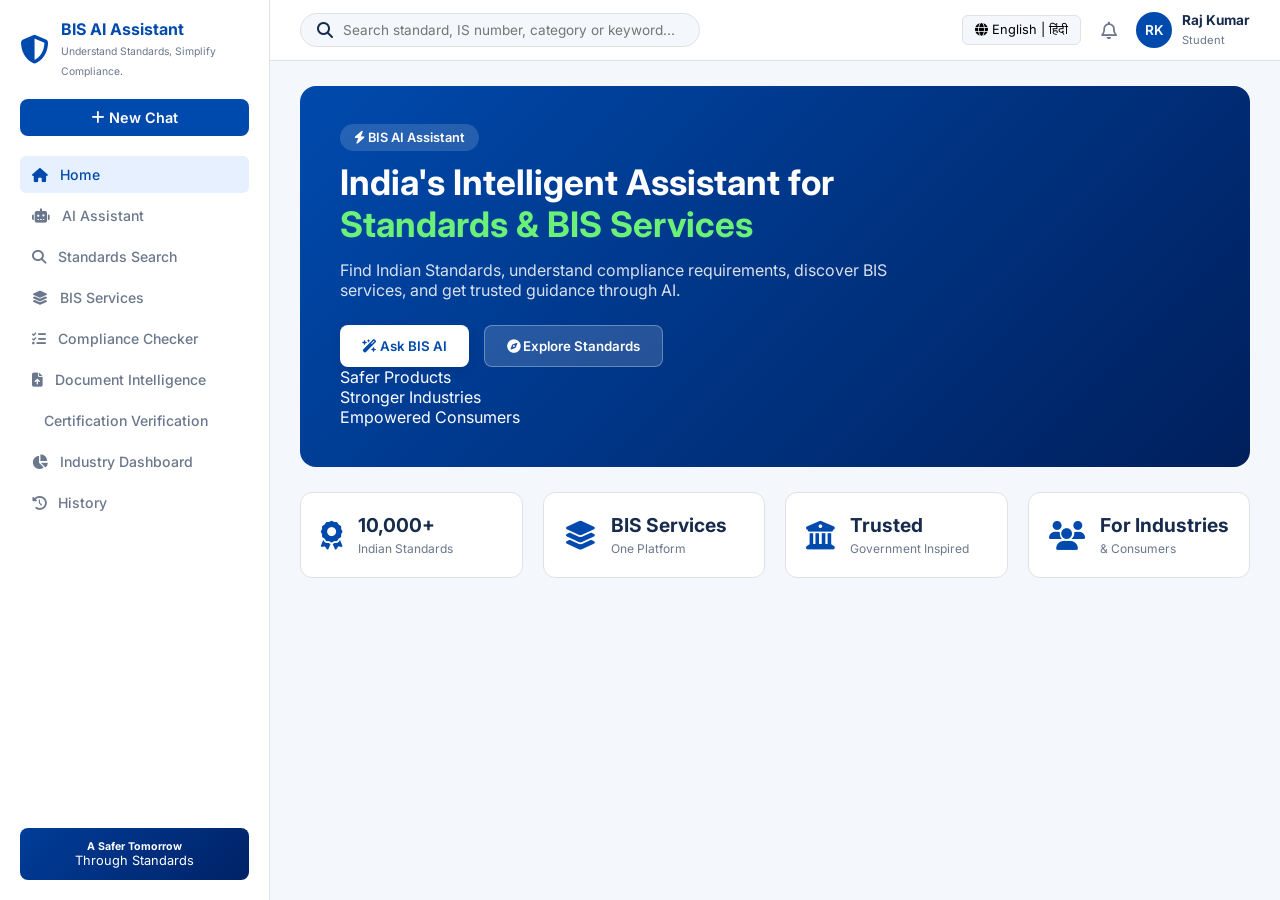
==== bis-ai-assistant/frontend/index.html @ b8f25e7c "BIS" ====
<!DOCTYPE html>
<html lang="en">
<head>
    <meta charset="UTF-8">
    <meta name="viewport" content="width=device-width, initial-scale=1.0">

    <title>BIS AI Assistant - Smart India Hackathon</title>

    <link href="https://fonts.googleapis.com/css2?family=Inter:wght@400;500;600;700&display=swap" rel="stylesheet">

    <link rel="stylesheet"
          href="https://cdnjs.cloudflare.com/ajax/libs/font-awesome/6.4.0/css/all.min.css">

    <link rel="stylesheet" href="style.css">
</head>

<body>

    <!-- SIDEBAR NAVIGATION -->
    <aside class="sidebar">

        <div class="sidebar-top">

            <div class="app-logo">
                <i class="fa-solid fa-shield-halved"></i>

                <div>
                    <h4>BIS AI Assistant</h4>
                    <span>Understand Standards, Simplify Compliance.</span>
                </div>
            </div>

            <div class="sidebar-action-btn"
                 onclick="switchView('ai-chat')">

                <i class="fa-solid fa-plus"></i>
                New Chat

            </div>

            <ul class="nav-menu">

                <li class="active"
                    onclick="switchView('landing', this)">
                    <i class="fa-solid fa-house"></i>
                    Home
                </li>

                <li onclick="switchView('ai-chat', this)">
                    <i class="fa-solid fa-robot"></i>
                    AI Assistant
                </li>

                <li onclick="switchView('standards', this)">
                    <i class="fa-solid fa-magnifying-glass"></i>
                    Standards Search
                </li>

                <li onclick="switchView('services', this)">
                    <i class="fa-solid fa-layer-group"></i>
                    BIS Services
                </li>

                <li onclick="switchView('compliance', this)">
                    <i class="fa-solid fa-list-check"></i>
                    Compliance Checker
                </li>

                <li onclick="switchView('document', this)">
                    <i class="fa-solid fa-file-arrow-up"></i>
                    Document Intelligence
                </li>

                <li onclick="switchView('consumer', this)">
                    <i class="fa-solid fa-shield-check"></i>
                    Certification Verification
                </li>

                <li onclick="switchView('dashboard', this)">
                    <i class="fa-solid fa-chart-pie"></i>
                    Industry Dashboard
                </li>

                <li onclick="switchView('history', this)">
                    <i class="fa-solid fa-clock-rotate-left"></i>
                    History
                </li>

            </ul>

        </div>

        <div class="sidebar-footer">

            <div class="badge-box">
                <h5>A Safer Tomorrow</h5>
                <p>Through Standards</p>
            </div>

        </div>

    </aside>


    <!-- MAIN APP WRAPPER -->
    <main class="main-wrapper">


        <!-- TOP HEADER NAVBAR -->
        <header class="top-header">

            <div class="header-search">

                <i class="fa-solid fa-magnifying-glass"></i>

                <input type="text"
                       placeholder="Search standard, IS number, category or keyword...">

            </div>


            <div class="header-right">

                <button class="lang-toggle-btn">
                    <i class="fa-solid fa-globe"></i>
                    English | हिंदी
                </button>

                <div class="notifications-icon">
                    <i class="fa-regular fa-bell"></i>
                </div>

                <div class="user-profile-pill"
                     onclick="switchView('dashboard')">

                    <div class="avatar-circle">
                        RK
                    </div>

                    <div class="user-meta">

                        <h5>Raj Kumar</h5>

                        <span>Student</span>

                    </div>

                </div>

            </div>

        </header>



        <!-- VIEW 1: LANDING PAGE -->
        <section id="landing"
                 class="app-view active-view">

            <div class="hero-card">

                <div class="hero-content">

                    <span class="pill-tag">
                        <i class="fa-solid fa-bolt"></i>
                        BIS AI Assistant
                    </span>

                    <h1>
                        India's Intelligent Assistant for
                        <span>Standards & BIS Services</span>
                    </h1>

                    <p>
                        Find Indian Standards, understand compliance requirements,
                        discover BIS services, and get trusted guidance through AI.
                    </p>

                    <div class="hero-actions">

                        <button class="primary-btn"
                                onclick="switchView('ai-chat')">

                            <i class="fa-solid fa-wand-magic-sparkles"></i>
                            Ask BIS AI

                        </button>

                        <button class="secondary-btn"
                                onclick="switchView('standards')">

                            <i class="fa-solid fa-compass"></i>
                            Explore Standards

                        </button>

                    </div>

                </div>


                <div class="hero-graphics">

                    <div class="mini-floating-card">
                        Safer Products
                    </div>

                    <div class="mini-floating-card">
                        Stronger Industries
                    </div>

                    <div class="mini-floating-card">
                        Empowered Consumers
                    </div>

                </div>

            </div>


            <div class="stats-row">

                <div class="stat-box">

                    <i class="fa-solid fa-award"></i>

                    <div>
                        <h3>10,000+</h3>
                        <span>Indian Standards</span>
                    </div>

                </div>


                <div class="stat-box">

                    <i class="fa-solid fa-layer-group"></i>

                    <div>
                        <h3>BIS Services</h3>
                        <span>One Platform</span>
                    </div>

                </div>


                <div class="stat-box">

                    <i class="fa-solid fa-building-columns"></i>

                    <div>
                        <h3>Trusted</h3>
                        <span>Government Inspired</span>
                    </div>

                </div>


                <div class="stat-box">

                    <i class="fa-solid fa-users"></i>

                    <div>
                        <h3>For Industries</h3>
                        <span>& Consumers</span>
                    </div>

                </div>

            </div>

        </section>



        <!-- VIEW 2: AI ASSISTANT -->
        <section id="ai-chat"
                 class="app-view">

            <div class="chat-container-card">

                <div class="chat-header-banner">

                    <h2>
                        Ask anything about
                        <span>Indian Standards</span>
                    </h2>

                    <p>
                        Get accurate, reliable and easy-to-understand answers
                        from our AI assistant
                    </p>

                </div>


                <div class="chat-input-mega-box">

                    <input type="text"
                           id="aiQueryInput"
                           placeholder="Ask about an Indian Standard, product certification, BIS license, hallmarking, testing or compliance...">


                    <div class="chat-input-actions">

                        <button>
                            <i class="fa-solid fa-microphone"></i>
                        </button>

                        <button>
                            <i class="fa-solid fa-paperclip"></i>
                        </button>

                        <button class="submit-arrow"
                                onclick="triggerAiChat()">

                            <i class="fa-solid fa-arrow-right"></i>

                        </button>

                    </div>

                </div>


                <div class="suggestions-grid">

                    <div class="suggestion-chip"
                         onclick="quickQuery('Which BIS standard applies to my product?')">

                        Which BIS standard applies to my product?

                    </div>

                    <div class="suggestion-chip"
                         onclick="quickQuery('Explain IS 302 in simple language')">

                        Explain IS 302 in simple language

                    </div>

                    <div class="suggestion-chip"
                         onclick="quickQuery('How can I obtain BIS certification?')">

                        How can I obtain BIS certification?

                    </div>

                    <div class="suggestion-chip"
                         onclick="quickQuery('What are the requirements for electrical products?')">

                        What are the requirements for electrical products?

                    </div>

                    <div class="suggestion-chip"
                         onclick="quickQuery('Find testing laboratories near me')">

                        Find testing laboratories near me

                    </div>

                    <div class="suggestion-chip"
                         onclick="quickQuery('Which documents are required?')">

                        Which documents are required?

                    </div>

                </div>

            </div>

        </section>



        <!-- VIEW 3: AI RESPONSE -->
        <section id="ai-response"
                 class="app-view">

            <div class="query-echo-bar">
                Which BIS standard applies to LED street light?
            </div>


            <div class="answer-card-box">

                <div class="answer-card-header">

                    <div class="rec-badge-left">
                        <i class="fa-solid fa-circle-check"></i>
                        Recommended Standard
                    </div>

                    <div class="confidence-badge">
                        <i class="fa-solid fa-gauge-high"></i>
                        Confidence: 92%
                    </div>

                </div>


                <h2>IS 10322 : 2012</h2>

                <p class="std-subtitle">
                    LED Luminaires for General Lighting Purposes –
                    Safety Requirements
                </p>


                <div class="tab-filters-row">

                    <button class="filter-tab active">
                        Overview
                    </button>

                    <button class="filter-tab">
                        Requirements
                    </button>

                    <button class="filter-tab">
                        Testing
                    </button>

                    <button class="filter-tab">
                        Certification
                    </button>

                </div>


                <p class="std-desc-text">

                    This standard specifies the safety requirements
                    for LED luminaires used in general lighting applications
                    including street lighting.

                </p>


                <div class="card-action-bar">

                    <button class="primary-btn">

                        <i class="fa-regular fa-eye"></i>
                        View Standard

                    </button>


                    <button class="secondary-btn">

                        <i class="fa-solid fa-download"></i>
                        Download Summary

                    </button>


                    <button class="outline-btn"
                            onclick="switchView('compliance')">

                        <i class="fa-solid fa-clipboard-check"></i>
                        Check Compliance

                    </button>

                </div>


                <div class="sub-metrics-row">

                    <div>
                        <span>BIS Services</span>
                        <strong>Product Certification</strong>
                    </div>

                    <div>
                        <span>Required Documents</span>
                        <strong>5 Documents</strong>
                    </div>

                    <div>
                        <span>Compliance Checklist</span>
                        <strong>8 Key Points</strong>
                    </div>

                    <div>
                        <span>Source</span>
                        <strong>BIS Official Document</strong>
                    </div>

                </div>

            </div>

        </section>



        <!-- VIEW 4: STANDARDS SEARCH -->
        <section id="standards"
                 class="app-view">

            <div class="page-title-box">

                <h2>Find the Right Indian Standard</h2>

                <p>
                    Search by product, IS number, category or keyword
                </p>

            </div>


            <div class="search-filter-toolbar">

                <div class="main-search-input-wrap">

                    <i class="fa-solid fa-magnifying-glass"></i>

                    <input type="text"
                           placeholder="Search for product, IS number, category, or keyword...">

                    <button class="search-submit-btn">

                        <i class="fa-solid fa-arrow-right"></i>

                    </button>

                </div>


                <div class="filter-dropdowns">

                    <select>
                        <option>Product Category</option>
                    </select>

                    <select>
                        <option>Industry</option>
                    </select>

                    <select>
                        <option>Year</option>
                    </select>

                    <select>
                        <option>Status</option>
                    </select>

                    <select>
                        <option>Type</option>
                    </select>

                </div>

            </div>


            <div class="results-meta-bar">

                <span>
                    Results <b>(1,245 standards)</b>
                </span>

                <span class="sort-box">
                    Sort by:
                    <b>
                        Relevance
                        <i class="fa-solid fa-chevron-down"></i>
                    </b>
                </span>

            </div>


            <div class="standard-list-container">

                <div class="standard-row-card"
                     onclick="switchView('ai-response')">

                    <div class="std-info-left">

                        <h4>
                            IS 10322 : 2012
                        </h4>

                        <p>
                            LED Luminaires for General Lighting Purposes –
                            Safety Requirements
                        </p>

                        <div class="tags-row">

                            <span class="tag electrical">
                                Electrical
                            </span>

                            <span class="tag active">
                                Active
                            </span>

                            <span class="tag mandatory">
                                Mandatory
                            </span>

                        </div>

                    </div>


                    <button class="text-link-btn">

                        View Details
                        <i class="fa-solid fa-arrow-right"></i>

                    </button>

                </div>


                <div class="standard-row-card">

                    <div class="std-info-left">

                        <h4>
                            IS 302 (Part 1) : 2024
                        </h4>

                        <p>
                            Safety of Household Electrical Appliances
                        </p>

                        <div class="tags-row">

                            <span class="tag electrical">
                                Electrical Appliances
                            </span>

                            <span class="tag active">
                                Active
                            </span>

                            <span class="tag mandatory">
                                Mandatory
                            </span>

                        </div>

                    </div>


                    <button class="text-link-btn">

                        View Details
                        <i class="fa-solid fa-arrow-right"></i>

                    </button>

                </div>


                <div class="standard-row-card">

                    <div class="std-info-left">

                        <h4>
                            IS 456 : 2000
                        </h4>

                        <p>
                            Plain and Reinforced Concrete –
                            Code of Practice
                        </p>

                        <div class="tags-row">

                            <span class="tag civil">
                                Civil Engineering
                            </span>

                            <span class="tag active">
                                Active
                            </span>

                            <span class="tag voluntary">
                                Voluntary
                            </span>

                        </div>

                    </div>


                    <button class="text-link-btn">

                        View Details
                        <i class="fa-solid fa-arrow-right"></i>

                    </button>

                </div>

            </div>

        </section>



        <!-- VIEW 5: BIS SERVICES -->
        <section id="services"
                 class="app-view">

            <div class="page-title-box">

                <h2>BIS Services</h2>

                <p>
                    Explore all BIS services for industries and consumers
                </p>

            </div>


            <div class="services-search-bar">

                <i class="fa-solid fa-magnifying-glass"></i>

                <input type="text"
                       placeholder="Search services...">

            </div>


            <div class="services-grid">

                <div class="service-card">
                    <i class="fa-solid fa-certificate"></i>
                    <h4>Product Certification</h4>
                    <p>Ensure product quality and safety</p>
                    <span>
                        Learn More
                        <i class="fa-solid fa-arrow-right"></i>
                    </span>
                </div>

                <div class="service-card">
                    <i class="fa-solid fa-gem"></i>
                    <h4>Hallmarking</h4>
                    <p>Trust in precious metals and jewellery</p>
                    <span>
                        Learn More
                        <i class="fa-solid fa-arrow-right"></i>
                    </span>
                </div>

                <div class="service-card">
                    <i class="fa-solid fa-flask"></i>
                    <h4>Laboratory Recognition</h4>
                    <p>Accredited testing laboratories</p>
                    <span>
                        Learn More
                        <i class="fa-solid fa-arrow-right"></i>
                    </span>
                </div>

                <div class="service-card">
                    <i class="fa-solid fa-file-signature"></i>
                    <h4>BIS Registration</h4>
                    <p>Register your establishment</p>
                    <span>
                        Learn More
                        <i class="fa-solid fa-arrow-right"></i>
                    </span>
                </div>

                <div class="service-card">
                    <i class="fa-solid fa-book-bookmark"></i>
                    <h4>Standards</h4>
                    <p>Access Indian Standards catalogue</p>
                    <span>
                        Learn More
                        <i class="fa-solid fa-arrow-right"></i>
                    </span>
                </div>

                <div class="service-card">
                    <i class="fa-solid fa-graduation-cap"></i>
                    <h4>Training</h4>
                    <p>Build skills and knowledge</p>
                    <span>
                        Learn More
                        <i class="fa-solid fa-arrow-right"></i>
                    </span>
                </div>

            </div>

        </section>



        <!-- VIEW 6: COMPLIANCE CHECKER -->
        <section id="compliance"
                 class="app-view">

            <div class="stepper-header">

                <div class="step-item completed">
                    <span>1</span>
                    Product
                </div>

                <div class="step-line"></div>

                <div class="step-item active">
                    <span>2</span>
                    Details
                </div>

                <div class="step-line"></div>

                <div class="step-item">
                    <span>3</span>
                    Standard
                </div>

                <div class="step-line"></div>

                <div class="step-item">
                    <span>4</span>
                    Documents
                </div>

                <div class="step-line"></div>

                <div class="step-item">
                    <span>5</span>
                    Analysis
                </div>

            </div>


            <div class="stepper-card-body">

                <div class="form-group-box">

                    <h3>
                        Product Information
                    </h3>

                    <p>
                        Tell the AI about the product you want to check.
                    </p>


                    <label>
                        Product Name
                    </label>

                    <input
                        id="complianceProduct"
                        class="wide-input"
                        type="text"
                        placeholder="Example: LED Street Light"
                    >


                    <label>
                        Applicable BIS Standard
                    </label>

                    <input
                        id="complianceStandard"
                        class="wide-input"
                        type="text"
                        placeholder="Example: IS 10322 : 2012"
                    >

                </div>


                <div class="stepper-buttons-row">

                    <button
                        class="secondary-btn"
                        onclick="switchView('ai-chat')"
                    >

                        <i class="fa-solid fa-arrow-left"></i>
                        Back to AI

                    </button>


                    <button
                        class="primary-btn"
                        onclick="runComplianceCheck()"
                    >

                        Analyze Compliance
                        <i class="fa-solid fa-wand-magic-sparkles"></i>

                    </button>

                </div>

            </div>

        </section>



        <!-- VIEW 7: DOCUMENT INTELLIGENCE -->
        <section id="document"
                 class="app-view">

            <div class="doc-upload-container">

                <h2>
                    Upload BIS Document
                </h2>


                <div class="dropzone-box"
                     id="documentDropzone">

                    <i class="fa-solid fa-cloud-arrow-up"></i>

                    <h4>
                        Drag & drop your BIS document here
                    </h4>

                    <span>
                        or click to browse
                    </span>

                    <small>
                        PDF, DOCX • Maximum 20MB
                    </small>

                </div>


                <div class="upload-footer-row">

                    <div class="recent-tag">

                        <i class="fa-regular fa-file-pdf"></i>

                        IS_10322_2012.pdf

                        <span>
                            Uploaded 2 mins ago
                        </span>

                    </div>

                    

                    <!-- FIXED SUMMARIZE BUTTON -->
                    <button
    type="button"
    class="primary-btn"
    onclick="event.preventDefault(); event.stopPropagation(); summarizeDocument()"
>
    Summarize
    <i class="fa-solid fa-arrow-right"></i>
</button>
                </div>

            </div>

        </section>



        <!-- VIEW 8: CONSUMER -->
        <section id="consumer"
                 class="app-view">

            <div class="verification-card">

                <div class="ver-header">

                    <i class="fa-solid fa-shield-check"></i>

                    Verify Before You Buy

                    <span>
                        Check authenticity of BIS certified products
                    </span>

                </div>


                <div class="ver-tabs">

                    <button class="active">
                        Verify License
                    </button>

                    <button>
                        Verify Hallmark
                    </button>

                    <button>
                        Report Complaint
                    </button>

                </div>


                <label>
                    Enter License / Registration Number
                </label>


                <div class="ver-input-row">

                    <input type="text"
                           value="CM/L-1234567">

                    <button class="primary-btn">
                        Verify
                    </button>

                </div>


                <div class="verified-success-box">

                    <i class="fa-solid fa-circle-check"></i>

                    <div>

                        <h4>
                            Verified
                        </h4>

                        <p>
                            This BIS license is active and valid.
                        </p>


                        <div class="ver-details-grid">

                            <span>
                                License Number:
                                <b>CM/L-1234567</b>
                            </span>

                            <span>
                                Product:
                                <b>LED Street Light</b>
                            </span>

                            <span>
                                Manufacturer:
                                <b>ABC Electronics Pvt. Ltd.</b>
                            </span>

                            <span>
                                Validity:
                                <b>12 Jan 2024 – 11 Jan 2026</b>
                            </span>

                            <span>
                                Applicable Standard:
                                <b>IS 10322 : 2012</b>
                            </span>

                        </div>

                    </div>

                </div>

            </div>

        </section>



        <!-- VIEW 9: INDUSTRY DASHBOARD -->
        <section id="dashboard"
                 class="app-view">

            <div class="dashboard-top-greet">

                <h2>
                    Welcome back, Raj Kumar
                </h2>

                <p>
                    Manage your compliance journey
                </p>

            </div>


            <div class="dash-metrics-grid">

                <div class="dash-card">

                    <h3 id="dashboard-products">
                        0
                    </h3>

                    <span>
                        My Products
                    </span>

                </div>


                <div class="dash-card">

                    <h3 id="dashboard-certificates">
                        0
                    </h3>

                    <span>
                        Certificates
                    </span>

                </div>


                <div class="dash-card">

                    <h3 id="dashboard-score"
                        class="green">

                        0%

                    </h3>

                    <span>
                        Compliance
                    </span>

                </div>


                <div class="dash-card">

                    <h3 id="dashboard-renewals"
                        class="orange">

                        0

                    </h3>

                    <span>
                        Renewals Due
                    </span>

                </div>

            </div>


            <div class="dash-charts-row">

                <div class="chart-box-wide">

                    <h4>

                        Compliance Status

                        <span class="right-label">

                            Last 6 Months

                            <i class="fa-solid fa-chevron-down"></i>

                        </span>

                    </h4>


                    <div class="bar-visualizer-mock">

                        <div class="bar"
                             style="height: 60%">

                            <span>Jan</span>

                        </div>

                        <div class="bar"
                             style="height: 70%">

                            <span>Feb</span>

                        </div>

                        <div class="bar"
                             style="height: 65%">

                            <span>Mar</span>

                        </div>

                        <div class="bar"
                             style="height: 85%">

                            <span>Apr</span>

                        </div>

                        <div class="bar"
                             style="height: 80%">

                            <span>May</span>

                        </div>

                        <div class="bar"
                             style="height: 95%">

                            <span>Jun</span>

                        </div>

                    </div>

                </div>


                <div class="chart-box-narrow">

                    <h4>
                        Standards by Category
                    </h4>


                    <div class="donut-legend">

                        <div>
                            <span class="dot elec"></span>
                            Electrical 40%
                        </div>

                        <div>
                            <span class="dot mech"></span>
                            Mechanical 25%
                        </div>

                        <div>
                            <span class="dot civ"></span>
                            Civil 15%
                        </div>

                        <div>
                            <span class="dot chem"></span>
                            Chemical 10%
                        </div>

                    </div>

                </div>

            </div>

        </section>



        <!-- VIEW 10: HISTORY / ABOUT -->
        <section id="history"
                 class="app-view">

            <div class="about-card-container">

                <h2>
                    About BIS AI Assistant
                </h2>

                <p>

                    Built for
                    <b>Smart India Hackathon 2026</b>.

                    An AI-powered platform to simplify access to
                    Indian Standards and BIS services for industries
                    and consumers.

                </p>


                <div class="pill-badge-row">

                    <span>
                        <i class="fa-solid fa-lightbulb"></i>
                        Innovation through AI
                    </span>

                    <span>
                        <i class="fa-solid fa-universal-access"></i>
                        Accessible for Everyone
                    </span>

                    <span>
                        <i class="fa-solid fa-shield"></i>
                        Trusted Information
                    </span>

                    <span>
                        <i class="fa-solid fa-flag"></i>
                        Stronger India
                    </span>

                </div>

            </div>

        </section>


    </main>


    <script src="script.js"></script>

</body>
</html>
---- bis-ai-assistant/frontend/style.css ----
:root {
    --primary: #004aad;
    --primary-dark: #00337c;
    --accent-green: #00875a;
    --accent-orange: #ffab00;
    --bg-app: #f4f7fb;
    --text-main: #172b4d;
    --text-muted: #6b778c;
    --white: #ffffff;
    --border: #dfe1e6;
    --sidebar-width: 270px;
}

* {
    box-sizing: border-box;
    margin: 0;
    padding: 0;
    font-family: 'Inter', sans-serif;
}

body {
    background-color: var(--bg-app);
    color: var(--text-main);
    display: flex;
    height: 100vh;
    overflow: hidden;
}

/* SIDEBAR */
.sidebar {
    width: var(--sidebar-width);
    background: var(--white);
    border-right: 1px solid var(--border);
    display: flex;
    flex-direction: column;
    justify-content: space-between;
    padding: 20px;
}

.app-logo {
    display: flex;
    align-items: center;
    gap: 12px;
    color: var(--primary);
    margin-bottom: 20px;
}

.app-logo i { font-size: 1.8rem; }
.app-logo h4 { font-size: 1rem; font-weight: 700; line-height: 1.2; }
.app-logo span { font-size: 0.65rem; color: var(--text-muted); }

.sidebar-action-btn {
    background: var(--primary);
    color: var(--white);
    text-align: center;
    padding: 10px;
    border-radius: 8px;
    font-weight: 600;
    font-size: 0.9rem;
    cursor: pointer;
    margin-bottom: 20px;
}

.nav-menu {
    list-style: none;
    display: flex;
    flex-direction: column;
    gap: 4px;
    max-height: calc(100vh - 220px);
    overflow-y: auto;
}

.nav-menu li {
    display: flex;
    align-items: center;
    gap: 12px;
    padding: 10px 12px;
    color: var(--text-muted);
    font-size: 0.88rem;
    font-weight: 500;
    border-radius: 6px;
    cursor: pointer;
    transition: all 0.2s;
}

.nav-menu li:hover, .nav-menu li.active {
    background: #e6f0ff;
    color: var(--primary);
}

.sidebar-footer .badge-box {
    background: linear-gradient(135deg, #003d99, #002266);
    color: var(--white);
    padding: 12px;
    border-radius: 8px;
    text-align: center;
    font-size: 0.8rem;
}

/* MAIN WRAPPER */
.main-wrapper {
    flex-grow: 1;
    display: flex;
    flex-direction: column;
    overflow-y: auto;
}

/* TOP HEADER */
.top-header {
    background: var(--white);
    padding: 12px 30px;
    border-bottom: 1px solid var(--border);
    display: flex;
    justify-content: space-between;
    align-items: center;
}

.header-search {
    background: var(--bg-app);
    border: 1px solid var(--border);
    border-radius: 20px;
    padding: 8px 16px;
    display: flex;
    align-items: center;
    gap: 10px;
    width: 400px;
}

.header-search input {
    border: none;
    background: transparent;
    outline: none;
    width: 100%;
    font-size: 0.85rem;
}

.header-right {
    display: flex;
    align-items: center;
    gap: 20px;
}

.lang-toggle-btn {
    background: var(--bg-app);
    border: 1px solid var(--border);
    padding: 6px 12px;
    border-radius: 6px;
    font-size: 0.8rem;
    cursor: pointer;
}

.notifications-icon {
    font-size: 1.1rem;
    color: var(--text-muted);
    cursor: pointer;
}

.user-profile-pill {
    display: flex;
    align-items: center;
    gap: 10px;
    cursor: pointer;
}

.avatar-circle {
    width: 36px;
    height: 36px;
    background: var(--primary);
    color: var(--white);
    border-radius: 50%;
    display: flex;
    align-items: center;
    justify-content: center;
    font-weight: 600;
    font-size: 0.85rem;
}

.user-meta h5 { font-size: 0.85rem; }
.user-meta span { font-size: 0.7rem; color: var(--text-muted); }

/* VIEWS CONTAINER */
.app-view {
    display: none;
    padding: 25px 30px;
    flex-grow: 1;
}

.app-view.active-view {
    display: block;
}

/* LANDING VIEW */
.hero-card {
    background: linear-gradient(135deg, #004aad 0%, #001f5c 100%);
    color: var(--white);
    padding: 40px;
    border-radius: 16px;
    position: relative;
    overflow: hidden;
    margin-bottom: 25px;
}

.hero-content h1 { font-size: 2.2rem; margin: 15px 0; max-width: 650px; }
.hero-content h1 span { color: #6bf178; }
.hero-content p { font-size: 1rem; opacity: 0.85; max-width: 600px; margin-bottom: 25px; }

.pill-tag {
    background: rgba(255,255,255,0.15);
    padding: 6px 14px;
    border-radius: 20px;
    font-size: 0.8rem;
    font-weight: 600;
}

.hero-actions { display: flex; gap: 15px; }

.primary-btn {
    background: var(--white);
    color: var(--primary);
    border: none;
    padding: 12px 22px;
    border-radius: 8px;
    font-weight: 600;
    cursor: pointer;
    box-shadow: 0 4px 12px rgba(0,0,0,0.1);
}

.secondary-btn {
    background: rgba(255,255,255,0.15);
    color: var(--white);
    border: 1px solid rgba(255,255,255,0.3);
    padding: 12px 22px;
    border-radius: 8px;
    font-weight: 600;
    cursor: pointer;
}

.stats-row {
    display: grid;
    grid-template-columns: repeat(4, 1fr);
    gap: 20px;
}

.stat-box {
    background: var(--white);
    padding: 20px;
    border-radius: 12px;
    border: 1px solid var(--border);
    display: flex;
    align-items: center;
    gap: 15px;
}

.stat-box i { font-size: 1.8rem; color: var(--primary); }
.stat-box h3 { font-size: 1.2rem; }
.stat-box span { font-size: 0.75rem; color: var(--text-muted); }

/* AI CHAT INTERFACE */
.chat-container-card {
    background: var(--white);
    border: 1px solid var(--border);
    border-radius: 16px;
    padding: 40px;
    text-align: center;
    max-width: 900px;
    margin: 40px auto;
}

.chat-header-banner h2 { font-size: 2rem; margin-bottom: 10px; }
.chat-header-banner h2 span { color: var(--primary); }
.chat-header-banner p { color: var(--text-muted); margin-bottom: 30px; }

.chat-input-mega-box {
    border: 2px solid var(--primary);
    border-radius: 30px;
    padding: 10px 10px 10px 20px;
    display: flex;
    align-items: center;
    background: var(--white);
    box-shadow: 0 4px 15px rgba(0,74,173,0.1);
    margin-bottom: 30px;
}

.chat-input-mega-box input {
    border: none;
    outline: none;
    width: 100%;
    font-size: 1rem;
}

.chat-input-actions { display: flex; gap: 8px; align-items: center; }
.chat-input-actions button {
    background: none;
    border: none;
    width: 36px;
    height: 36px;
    border-radius: 50%;
    cursor: pointer;
    color: var(--text-muted);
}
.chat-input-actions .submit-arrow {
    background: var(--primary);
    color: var(--white);
}

.suggestions-grid {
    display: grid;
    grid-template-columns: repeat(3, 1fr);
    gap: 12px;
}

.suggestion-chip {
    background: var(--bg-app);
    border: 1px solid var(--border);
    padding: 12px;
    border-radius: 8px;
    font-size: 0.85rem;
    color: var(--text-main);
    cursor: pointer;
    transition: 0.2s;
}

.suggestion-chip:hover { border-color: var(--primary); color: var(--primary); }

/* ANSWER CARD VIEW */
.query-echo-bar {
    background: #e6f0ff;
    padding: 10px 20px;
    border-radius: 8px;
    font-weight: 500;
    color: var(--primary);
    margin-bottom: 20px;
    max-width: 800px;
}

.answer-card-box {
    background: var(--white);
    border: 1px solid var(--border);
    border-radius: 12px;
    padding: 30px;
    max-width: 800px;
}

.answer-card-header { display: flex; justify-content: space-between; margin-bottom: 15px; }
.rec-badge-left { color: var(--accent-green); font-weight: 600; display: flex; gap: 6px; align-items: center; }
.confidence-badge { background: #e3fcef; color: var(--accent-green); padding: 4px 12px; border-radius: 20px; font-size: 0.8rem; font-weight: 600; }
.answer-card-box h2 { font-size: 1.8rem; margin-bottom: 5px; }
.std-subtitle { color: var(--text-muted); margin-bottom: 20px; }

.tab-filters-row { display: flex; gap: 10px; margin-bottom: 20px; border-bottom: 1px solid var(--border); padding-bottom: 10px; }
.filter-tab { background: none; border: none; padding: 6px 14px; border-radius: 6px; cursor: pointer; color: var(--text-muted); font-weight: 600; }
.filter-tab.active { background: #e6f0ff; color: var(--primary); }

.std-desc-text { color: var(--text-main); line-height: 1.5; margin-bottom: 25px; }
.card-action-bar { display: flex; gap: 15px; margin-bottom: 30px; }
.card-action-bar .primary-btn { background: var(--primary); color: var(--white); }
.card-action-bar .secondary-btn { background: var(--bg-app); color: var(--text-main); border: 1px solid var(--border); }
.card-action-bar .outline-btn { background: var(--white); color: var(--accent-green); border: 1px solid var(--accent-green); padding: 12px 22px; border-radius: 8px; font-weight: 600; cursor: pointer; }

.sub-metrics-row { display: grid; grid-template-columns: repeat(4, 1fr); gap: 15px; background: var(--bg-app); padding: 15px; border-radius: 8px; font-size: 0.8rem; }
.sub-metrics-row span { color: var(--text-muted); display: block; margin-bottom: 3px; }
.sub-metrics-row strong { color: var(--text-main); font-size: 0.9rem; }

/* STANDARDS SEARCH PAGE */
.page-title-box { margin-bottom: 20px; }
.page-title-box h2 { font-size: 1.5rem; }
.page-title-box p { color: var(--text-muted); font-size: 0.9rem; }

.search-filter-toolbar { display: flex; gap: 15px; margin-bottom: 20px; }
.main-search-input-wrap { flex-grow: 1; background: var(--white); border: 1px solid var(--border); border-radius: 8px; padding: 8px 15px; display: flex; align-items: center; gap: 10px; }
.main-search-input-wrap input { border: none; outline: none; width: 100%; font-size: 0.9rem; }
.search-submit-btn { background: var(--primary); color: var(--white); border: none; width: 36px; height: 36px; border-radius: 6px; cursor: pointer; }

.filter-dropdowns { display: flex; gap: 10px; }
.filter-dropdowns select { background: var(--white); border: 1px solid var(--border); padding: 8px 12px; border-radius: 8px; color: var(--text-muted); font-size: 0.85rem; }

.results-meta-bar { display: flex; justify-content: space-between; margin-bottom: 15px; font-size: 0.9rem; color: var(--text-muted); }
.standard-list-container { display: flex; flex-direction: column; gap: 12px; }

.standard-row-card { background: var(--white); border: 1px solid var(--border); padding: 20px; border-radius: 10px; display: flex; justify-content: space-between; align-items: center; cursor: pointer; transition: 0.2s; }
.standard-row-card:hover { border-color: var(--primary); }
.standard-row-card h4 { font-size: 1.1rem; color: var(--primary); margin-bottom: 4px; }
.standard-row-card p { font-size: 0.9rem; color: var(--text-muted); margin-bottom: 10px; }
.tags-row { display: flex; gap: 8px; }
.tag { font-size: 0.75rem; padding: 2px 8px; border-radius: 4px; font-weight: 600; }
.tag.electrical { background: #e6f0ff; color: var(--primary); }
.tag.civil { background: #fff8e6; color: #b7791f; }
.tag.active { background: #e3fcef; color: var(--accent-green); }
.tag.mandatory { background: #ffebe6; color: #de350b; }
.tag.voluntary { background: #deebff; color: #0747a6; }
.text-link-btn { background: none; border: none; color: var(--primary); font-weight: 600; cursor: pointer; display: flex; gap: 6px; align-items: center; }

/* BIS SERVICES GRID */
.services-search-bar { background: var(--white); border: 1px solid var(--border); padding: 10px 15px; border-radius: 8px; display: flex; gap: 10px; align-items: center; margin-bottom: 25px; width: 400px; }
.services-search-bar input { border: none; outline: none; width: 100%; }

.services-grid { display: grid; grid-template-columns: repeat(3, 1fr); gap: 20px; }
.service-card { background: var(--white); border: 1px solid var(--border); padding: 25px; border-radius: 12px; display: flex; flex-direction: column; gap: 10px; }
.service-card i { font-size: 2rem; color: var(--primary); margin-bottom: 5px; }
.service-card h4 { font-size: 1.1rem; }
.service-card p { font-size: 0.85rem; color: var(--text-muted); margin-bottom: 15px; }
.service-card span { font-size: 0.85rem; color: var(--primary); font-weight: 600; cursor: pointer; display: flex; gap: 6px; align-items: center; }

/* COMPLIANCE STEPPER */
.stepper-header { display: flex; align-items: center; justify-content: space-between; background: var(--white); padding: 20px; border: 1px solid var(--border); border-radius: 12px; margin-bottom: 25px; }
.step-item { display: flex; align-items: center; gap: 8px; font-weight: 600; color: var(--text-muted); font-size: 0.9rem; }
.step-item span { width: 28px; height: 28px; background: var(--bg-app); border-radius: 50%; display: flex; align-items: center; justify-content: center; font-size: 0.85rem; }
.step-item.completed span, .step-item.active span { background: var(--primary); color: var(--white); }
.step-item.active { color: var(--primary); }
.step-line { flex-grow: 1; height: 2px; background: var(--border); margin: 0 15px; }
.stepper-card-body { background: var(--white); border: 1px solid var(--border); padding: 30px; border-radius: 12px; }
.form-group-box h3 { font-size: 1.2rem; margin-bottom: 5px; }
.form-group-box p { color: var(--text-muted); font-size: 0.9rem; margin-bottom: 20px; }
.wide-select { width: 100%; padding: 12px; border: 1px solid var(--border); border-radius: 8px; font-size: 1rem; outline: none; background: var(--white); }
.stepper-buttons-row { display: flex; justify-content: space-between; margin-top: 30px; }

/* DOCUMENT INTELLIGENCE */
.doc-upload-container { background: var(--white); border: 1px solid var(--border); padding: 40px; border-radius: 12px; text-align: center; max-width: 800px; margin: 0 auto; }
.doc-upload-container h2 { margin-bottom: 25px; }
.dropzone-box { border: 2px dashed var(--primary); background: #f4f8ff; padding: 40px; border-radius: 12px; margin-bottom: 20px; }
.dropzone-box i { font-size: 3rem; color: var(--primary); margin-bottom: 15px; }
.dropzone-box h4 { margin-bottom: 5px; }
.dropzone-box span { color: var(--text-muted); font-size: 0.8rem; }
.upload-footer-row { display: flex; justify-content: space-between; align-items: center; }
.recent-tag { display: flex; gap: 8px; align-items: center; font-size: 0.85rem; color: var(--text-muted); }
.recent-tag span { color: var(--primary); font-weight: 500; }

/* CONSUMER MODE / VERIFICATION */
.verification-card { background: var(--white); border: 1px solid var(--border); padding: 30px; border-radius: 12px; max-width: 700px; margin: 0 auto; }
.ver-header { font-size: 1.2rem; font-weight: 700; color: var(--primary); display: flex; align-items: center; gap: 10px; margin-bottom: 5px; }
.ver-header span { display: block; font-size: 0.8rem; color: var(--text-muted); font-weight: 400; }
.ver-tabs { display: flex; gap: 10px; margin: 20px 0; border-bottom: 1px solid var(--border); padding-bottom: 10px; }
.ver-tabs button { background: none; border: none; padding: 6px 14px; border-radius: 6px; font-weight: 600; cursor: pointer; color: var(--text-muted); }
.ver-tabs button.active { background: #e6f0ff; color: var(--primary); }
.verification-card label { display: block; font-size: 0.85rem; font-weight: 600; margin-bottom: 8px; }
.ver-input-row { display: flex; gap: 10px; margin-bottom: 25px; }
.ver-input-row input { flex-grow: 1; padding: 10px 15px; border: 1px solid var(--border); border-radius: 8px; outline: none; }
.verified-success-box { background: #e3fcef; border: 1px solid #abf5d1; padding: 20px; border-radius: 10px; display: flex; gap: 15px; }
.verified-success-box i { font-size: 1.8rem; color: var(--accent-green); }
.verified-success-box h4 { color: var(--accent-green); margin-bottom: 4px; }
.verified-success-box p { font-size: 0.85rem; margin-bottom: 12px; }
.ver-details-grid { display: grid; grid-template-columns: 1fr 1fr; gap: 8px; font-size: 0.8rem; color: var(--text-muted); }
.ver-details-grid b { color: var(--text-main); }

/* INDUSTRY DASHBOARD */
.dashboard-top-greet { margin-bottom: 20px; }
.dashboard-top-greet h2 { font-size: 1.5rem; }
.dashboard-top-greet p { color: var(--text-muted); font-size: 0.9rem; }

.dash-metrics-grid { display: grid; grid-template-columns: repeat(4, 1fr); gap: 20px; margin-bottom: 25px; }
.dash-card { background: var(--white); border: 1px solid var(--border); padding: 20px; border-radius: 12px; }
.dash-card h3 { font-size: 1.8rem; color: var(--primary); margin-bottom: 4px; }
.dash-card h3.green { color: var(--accent-green); }
.dash-card h3.orange { color: var(--accent-orange); }
.dash-card span { font-size: 0.85rem; color: var(--text-muted); }

.dash-charts-row { display: grid; grid-template-columns: 2fr 1fr; gap: 20px; }
.chart-box-wide, .chart-box-narrow { background: var(--white); border: 1px solid var(--border); padding: 20px; border-radius: 12px; }
.chart-box-wide h4, .chart-box-narrow h4 { font-size: 1rem; margin-bottom: 20px; display: flex; justify-content: space-between; align-items: center; }
.right-label { font-size: 0.8rem; color: var(--text-muted); font-weight: normal; }

.bar-visualizer-mock { display: flex; justify-content: space-around; align-items: flex-end; height: 180px; border-bottom: 1px solid var(--border); padding-bottom: 5px; }
.bar { width: 30px; background: var(--primary); border-radius: 4px 4px 0 0; position: relative; }
.bar span { position: absolute; bottom: -25px; left: 50%; transform: translateX(-50%); font-size: 0.75rem; color: var(--text-muted); }

.donut-legend { display: flex; flex-direction: column; gap: 12px; font-size: 0.85rem; margin-top: 20px; }
.dot { width: 10px; height: 10px; border-radius: 50%; display: inline-block; margin-right: 8px; }
.dot.elec { background: var(--primary); }
.dot.mech { background: #36b37e; }
.dot.civ { background: #ffab00; }
.dot.chem { background: #ff5630; }

/* ABOUT VIEW */
.about-card-container { background: var(--white); border: 1px solid var(--border); padding: 40px; border-radius: 12px; max-width: 800px; margin: 40px auto; text-align: center; }
.about-card-container h2 { font-size: 2rem; margin-bottom: 15px; color: var(--primary); }
.about-card-container p { font-size: 1rem; color: var(--text-muted); line-height: 1.6; margin-bottom: 30px; }
.pill-badge-row { display: flex; justify-content: center; gap: 15px; flex-wrap: wrap; }
.pill-badge-row span { background: var(--bg-app); border: 1px solid var(--border); padding: 8px 16px; border-radius: 20px; font-size: 0.85rem; font-weight: 600; color: var(--text-main); display: flex; gap: 8px; align-items: center; }
.pill-badge-row span i { color: var(--primary); }

/* =========================================
   MODERN APP STATES
========================================= */

.loading-state,
.empty-state,
.error-state {

    background: var(--white);

    border: 1px solid var(--border);

    border-radius: 12px;

    padding: 50px 25px;

    text-align: center;

    color: var(--text-muted);
}


.loading-state i,
.empty-state i,
.error-state i {

    font-size: 2rem;

    margin-bottom: 12px;

    color: var(--primary);
}


.empty-state h3 {

    color: var(--text-main);

    margin-bottom: 6px;
}


/* DOCUMENT RESULT */

.document-success {

    text-align: center;

    padding: 20px;
}


.success-icon {

    width: 70px;

    height: 70px;

    border-radius: 50%;

    background: #e3fcef;

    color: var(--accent-green);

    display: flex;

    align-items: center;

    justify-content: center;

    margin: 0 auto 20px;

    font-size: 2rem;
}


.document-summary {

    text-align: left;

    background: var(--bg-app);

    border: 1px solid var(--border);

    border-radius: 10px;

    padding: 20px;

    margin: 25px 0;

}


.document-summary pre {

    white-space: pre-wrap;

    font-family: 'Inter', sans-serif;

    line-height: 1.6;

    color: var(--text-main);
}


/* COMPLIANCE */

.compliance-result {

    text-align: center;
}


.score-circle {

    width: 120px;

    height: 120px;

    border-radius: 50%;

    margin: 0 auto 20px;

    display: flex;

    align-items: center;

    justify-content: center;

    background: #e6f0ff;

    border: 8px solid var(--primary);

    color: var(--primary);

    font-size: 1.8rem;

    font-weight: 700;
}


.risk-badge {

    display: inline-block;

    margin: 10px 0 25px;

    padding: 6px 15px;

    border-radius: 20px;

    background: #fff8e6;

    color: #b7791f;

    font-size: .8rem;

    font-weight: 700;
}


.compliance-checks {

    text-align: left;

    display: flex;

    flex-direction: column;

    gap: 10px;

    margin: 20px 0;
}


.check-row {

    background: var(--bg-app);

    border: 1px solid var(--border);

    border-radius: 10px;

    padding: 15px;

    display: flex;

    align-items: center;

    justify-content: space-between;

    gap: 20px;
}


.check-row p {

    color: var(--text-muted);

    font-size: .8rem;

    margin-top: 4px;
}


.check-status {

    font-size: .75rem;

    font-weight: 700;

    padding: 5px 10px;

    border-radius: 20px;
}


.check-status.pass {

    background: #e3fcef;

    color: var(--accent-green);
}


.check-status.fail {

    background: #ffebe6;

    color: #de350b;
}


.check-status.warning {

    background: #fff8e6;

    color: #b7791f;
}


.recommendations {

    margin-top: 25px;

    text-align: left;

    background: #f4f8ff;

    border: 1px solid #c9dcff;

    border-radius: 10px;

    padding: 20px;
}


.recommendations h3 {

    margin-bottom: 10px;

    color: var(--primary);
}


.recommendations li {

    margin: 8px 0 8px 20px;

    color: var(--text-muted);

    font-size: .85rem;
}


/* HISTORY */

.history-list {

    display: flex;

    flex-direction: column;

    gap: 10px;

    margin-top: 25px;
}


.history-item {

    display: flex;

    gap: 15px;

    align-items: center;

    padding: 15px;

    background: var(--bg-app);

    border: 1px solid var(--border);

    border-radius: 10px;
}


.history-item i {

    color: var(--primary);
}


.history-item strong {

    display: block;

    margin-bottom: 4px;
}


.history-item small {

    color: var(--text-muted);
}


/* RECENT ACTIVITY */

.recent-activity {

    margin-top: 25px;

    background: var(--white);

    border: 1px solid var(--border);

    border-radius: 12px;

    padding: 20px;
}


.activity-row {

    display: flex;

    align-items: center;

    gap: 12px;

    padding: 12px 0;

    border-bottom: 1px solid var(--border);

    font-size: .85rem;
}


.activity-row:last-child {

    border-bottom: none;
}


.activity-row i {

    color: var(--primary);
}


/* VERIFICATION FAILURE */

.verification-failed {

    background: #ffebe6;

    border-color: #ffbdad;
}


.verification-failed i {

    color: #de350b;
}


/* INPUT */

.wide-input {

    width: 100%;

    padding: 13px 15px;

    border: 1px solid var(--border);

    border-radius: 8px;

    outline: none;

    margin-bottom: 18px;

    font-size: .95rem;
}


.wide-input:focus {

    border-color: var(--primary);

    box-shadow:
        0 0 0 3px rgba(0,74,173,.08);
}


/* DROPZONE */

.dropzone-box {

    cursor: pointer;

    transition: .2s;
}


.dropzone-box:hover,
.dropzone-box.dragover {

    background: #eaf2ff;

    border-color: var(--primary-dark);

    transform: translateY(-2px);
}


/* BUTTON STATES */

button:disabled {

    opacity: .65;

    cursor: not-allowed;
}


/* MOBILE */

@media (max-width: 1000px) {

    .sidebar {

        width: 220px;
    }

    .stats-row,
    .dash-metrics-grid {

        grid-template-columns:
            repeat(2, 1fr);
    }

    .services-grid {

        grid-template-columns:
            repeat(2, 1fr);
    }

    .filter-dropdowns {

        flex-wrap: wrap;
    }

}


@media (max-width: 700px) {

    body {

        display: block;

        overflow: auto;
    }

    .sidebar {

        width: 100%;

        height: auto;

        border-right: none;

        border-bottom: 1px solid var(--border);
    }

    .nav-menu {

        flex-direction: row;

        overflow-x: auto;

        max-height: none;
    }

    .nav-menu li {

        white-space: nowrap;
    }

    .main-wrapper {

        overflow: visible;
    }

    .top-header {

        padding: 12px 15px;

        flex-direction: column;

        gap: 12px;

        align-items: stretch;
    }

    .header-search {

        width: 100%;
    }

    .header-right {

        justify-content: space-between;
    }

    .app-view {

        padding: 20px 15px;
    }

    .hero-card {

        padding: 25px;
    }

    .hero-content h1 {

        font-size: 1.7rem;
    }

    .stats-row,
    .services-grid,
    .dash-metrics-grid {

        grid-template-columns: 1fr;
    }

    .search-filter-toolbar {

        flex-direction: column;
    }

    .filter-dropdowns {

        flex-direction: column;
    }

    .filter-dropdowns select {

        width: 100%;
    }

    .dash-charts-row {

        grid-template-columns: 1fr;
    }

    .chat-container-card,
    .doc-upload-container {

        padding: 25px 18px;
    }

    .suggestions-grid {

        grid-template-columns: 1fr;
    }

    .card-action-bar {

        flex-direction: column;
    }

    .sub-metrics-row {

        grid-template-columns: 1fr 1fr;
    }

    .stepper-header {

        overflow-x: auto;

        justify-content: flex-start;

        min-width: 650px;
    }

    .stepper-header {

        overflow-x: auto;
    }

    .ver-details-grid {

        grid-template-columns: 1fr;
    }

}
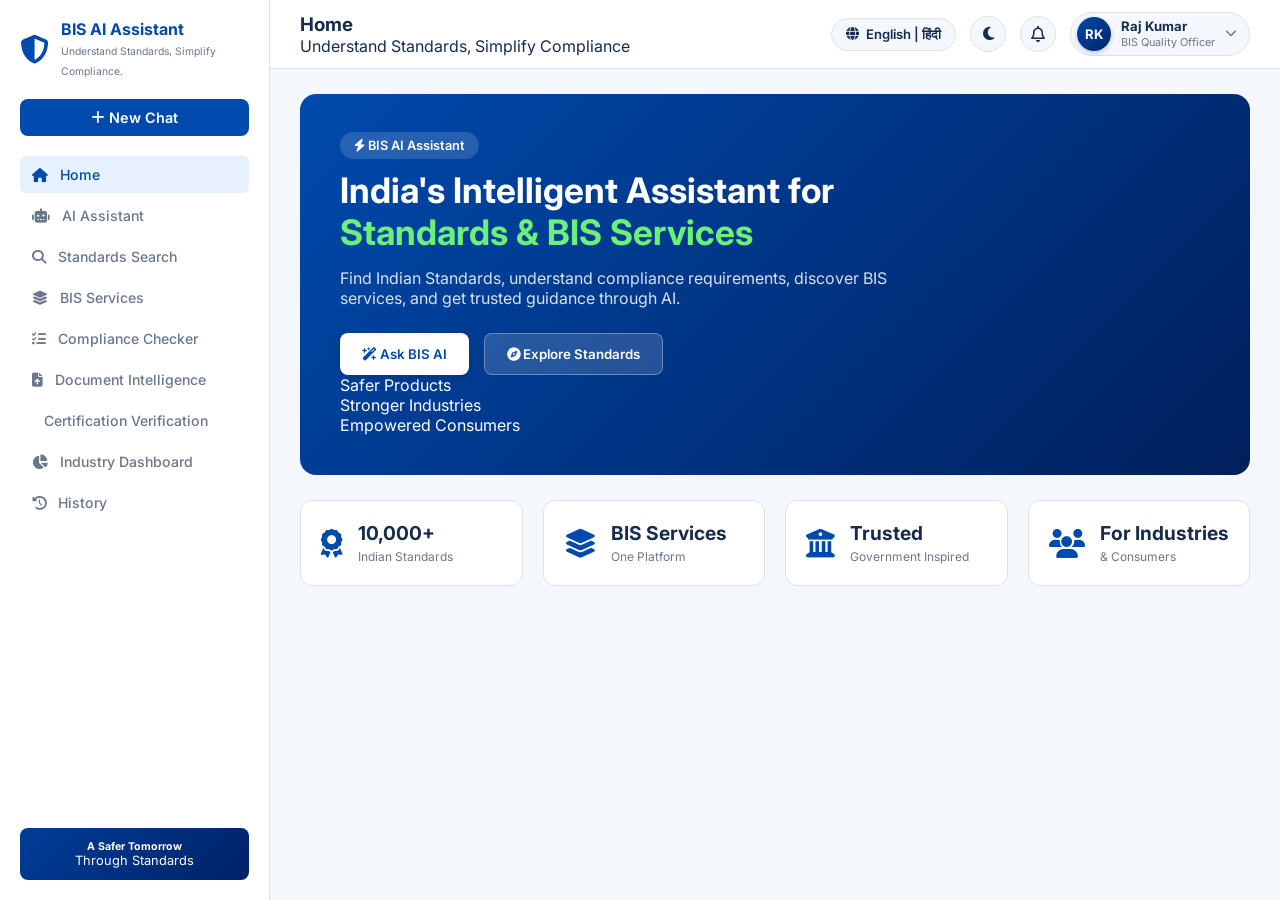
==== commit 5be97f3d: "Solving all error" ====
--- a/bis-ai-assistant/frontend/index.html
+++ b/bis-ai-assistant/frontend/index.html
@@ -12,6 +12,8 @@
           href="https://cdnjs.cloudflare.com/ajax/libs/font-awesome/6.4.0/css/all.min.css">
 
     <link rel="stylesheet" href="style.css">
+    <!-- Google Identity Services -->
+    <script src="https://accounts.google.com/gsi/client" async defer></script>
 </head>
 
 <body>
@@ -109,40 +111,83 @@
         <!-- TOP HEADER NAVBAR -->
         <header class="top-header">
 
-            <div class="header-search">
-
-                <i class="fa-solid fa-magnifying-glass"></i>
-
-                <input type="text"
-                       placeholder="Search standard, IS number, category or keyword...">
-
-            </div>
-
+            <div class="header-left">
+                <h3 id="topHeaderTitle">Home</h3>
+                <span id="topHeaderSubtitle">Understand Standards, Simplify Compliance</span>
+            </div>
 
             <div class="header-right">
 
-                <button class="lang-toggle-btn">
+                <!-- Language Toggle Button -->
+                <button type="button" class="lang-toggle-btn" id="langToggleBtn" onclick="toggleLanguage()">
                     <i class="fa-solid fa-globe"></i>
-                    English | हिंदी
+                    <span id="langBtnText">English | हिंदी</span>
                 </button>
 
-                <div class="notifications-icon">
-                    <i class="fa-regular fa-bell"></i>
-                </div>
-
-                <div class="user-profile-pill"
-                     onclick="switchView('dashboard')">
-
-                    <div class="avatar-circle">
+                <!-- Dark / Light Theme Button -->
+                <button type="button" class="theme-toggle-btn" id="themeToggleBtn" onclick="toggleTheme()" title="Toggle Dark/Light Mode">
+                    <i class="fa-solid fa-moon" id="themeToggleIcon"></i>
+                </button>
+
+                <!-- Notification Bell & Dropdown -->
+                <div class="notifications-icon-wrap" id="notifBtnWrap">
+                    <button type="button" class="notif-btn" id="notifBtn" onclick="toggleNotifications(event)" title="Notifications">
+                        <i class="fa-regular fa-bell"></i>
+                        <span class="notif-badge" id="notifBadge" style="display: none;">0</span>
+                    </button>
+
+                    <div class="notif-dropdown-panel" id="notifDropdown" style="display: none;" onclick="event.stopPropagation()">
+                        <div class="notif-header">
+                            <div class="notif-title">
+                                <i class="fa-solid fa-bell"></i>
+                                <span>Notifications</span>
+                            </div>
+                            <button type="button" class="notif-mark-read-btn" onclick="markAllNotificationsRead()">Mark all read</button>
+                        </div>
+                        <div class="notif-list" id="notifList">
+                            <!-- Injected dynamically -->
+                        </div>
+                    </div>
+                </div>
+
+                <!-- User Profile Pill & Dropdown -->
+                <div class="user-profile-pill" id="userProfilePill" onclick="toggleUserMenu(event)">
+
+                    <div class="avatar-circle" id="userAvatar">
                         RK
                     </div>
 
                     <div class="user-meta">
-
-                        <h5>Raj Kumar</h5>
-
-                        <span>Student</span>
-
+                        <h5 id="userName">Raj Kumar</h5>
+                        <span id="userRole">BIS Quality Officer</span>
+                    </div>
+
+                    <i class="fa-solid fa-chevron-down pill-chevron"></i>
+
+                    <div class="user-dropdown-menu" id="userDropdownMenu" style="display: none;" onclick="event.stopPropagation()">
+                        <div class="dropdown-user-header">
+                            <strong id="menuUserName">Raj Kumar</strong>
+                            <span id="menuUserEmail">officer@bis.gov.in</span>
+                            <div class="auth-provider-badge" id="menuUserRole">BIS Officer (Demo)</div>
+                        </div>
+                        <div class="dropdown-divider"></div>
+                        <button type="button" class="dropdown-item" onclick="switchView('history'); closeAllDropdowns();">
+                            <i class="fa-solid fa-clock-rotate-left"></i>
+                            My Activity History
+                        </button>
+                        <button type="button" class="dropdown-item" onclick="switchView('dashboard'); closeAllDropdowns();">
+                            <i class="fa-solid fa-chart-pie"></i>
+                            Industry Dashboard
+                        </button>
+                        <button type="button" class="dropdown-item" onclick="openLoginModal(); closeAllDropdowns();">
+                            <i class="fa-solid fa-user-gear"></i>
+                            Switch Account / Google Sign-In
+                        </button>
+                        <div class="dropdown-divider"></div>
+                        <button type="button" class="dropdown-item text-danger" onclick="logoutUser()">
+                            <i class="fa-solid fa-arrow-right-from-bracket"></i>
+                            Sign Out
+                        </button>
                     </div>
 
                 </div>
@@ -178,7 +223,7 @@
 
                     <div class="hero-actions">
 
-                        <button class="primary-btn"
+                        <button type="button" class="primary-btn"
                                 onclick="switchView('ai-chat')">
 
                             <i class="fa-solid fa-wand-magic-sparkles"></i>
@@ -186,7 +231,7 @@
 
                         </button>
 
-                        <button class="secondary-btn"
+                        <button type="button" class="secondary-btn"
                                 onclick="switchView('standards')">
 
                             <i class="fa-solid fa-compass"></i>
@@ -294,25 +339,34 @@
                 </div>
 
 
+                <!-- ATTACHMENT CHIP -->
+                <div id="aiAttachmentChip" class="ai-attachment-chip" style="display: none;">
+                    <i class="fa-solid fa-file-pdf"></i>
+                    <span id="aiAttachmentName">document.pdf</span>
+                    <button type="button" class="chip-remove-btn" onclick="clearAiAttachment()" title="Remove attachment">&times;</button>
+                </div>
+
                 <div class="chat-input-mega-box">
 
                     <input type="text"
                            id="aiQueryInput"
                            placeholder="Ask about an Indian Standard, product certification, BIS license, hallmarking, testing or compliance...">
 
+                    <!-- Hidden file input for attachment -->
+                    <input type="file" id="aiAttachmentInput" accept=".pdf,.docx,.png,.jpg,.jpeg" style="display: none;" onchange="handleAiAttachmentSelected(event)">
 
                     <div class="chat-input-actions">
 
-                        <button>
-                            <i class="fa-solid fa-microphone"></i>
+                        <button type="button" id="aiMicBtn" onclick="toggleVoiceInput(event)" title="Click to speak (English / Hindi)">
+                            <i class="fa-solid fa-microphone" id="aiMicIcon"></i>
                         </button>
 
-                        <button>
+                        <button type="button" id="aiAttachBtn" onclick="triggerAiAttachment(event)" title="Attach document (PDF/DOCX) for AI analysis">
                             <i class="fa-solid fa-paperclip"></i>
                         </button>
 
-                        <button class="submit-arrow"
-                                onclick="triggerAiChat()">
+                        <button type="button" class="submit-arrow" id="aiSubmitBtn"
+                                onclick="triggerAiChat(event)" title="Send Question">
 
                             <i class="fa-solid fa-arrow-right"></i>
 
@@ -369,7 +423,114 @@
 
                 </div>
 
-            </div>
+                <!-- INLINE AI ASSISTANT RESPONSE CONTAINER -->
+                <div id="aiChatResults" class="ai-chat-results-container" style="display: none;">
+
+                    <div id="aiChatLoading" class="ai-inline-loading" style="display: none;">
+                        <i class="fa-solid fa-spinner fa-spin"></i>
+                        <span>Searching BIS Standards and analyzing query...</span>
+                    </div>
+
+                    <div id="aiChatResultContent" class="ai-inline-result" style="display: none;">
+
+                        <div class="query-echo-bar" id="aiQueryEcho">
+                            Query will appear here
+                        </div>
+
+                        <!-- AI DIRECT ANSWER BOX -->
+                        <div class="ai-llm-response-card" id="aiLlmResponseCard">
+                            <div class="ai-llm-header">
+                                <div class="ai-badge-gov">
+                                    <i class="fa-solid fa-shield-halved"></i>
+                                    <span>BIS Sahayak AI</span>
+                                </div>
+                                <div class="ai-source-badge" id="aiSourceBadge">
+                                    <i class="fa-solid fa-bolt"></i>
+                                    <span id="aiModelName">OpenRouter AI</span>
+                                </div>
+                            </div>
+                            <div class="ai-llm-body" id="aiLlmBodyText">
+                                <!-- Injected dynamically -->
+                            </div>
+                        </div>
+
+                        <div class="answer-card-box" id="aiRecommendedStandardCard">
+
+                            <div class="answer-card-header">
+
+                                <div class="rec-badge-left">
+                                    <i class="fa-solid fa-circle-check"></i>
+                                    Recommended Standard
+                                </div>
+
+                                <div class="confidence-badge" id="aiConfidenceBadge">
+                                    <i class="fa-solid fa-gauge-high"></i>
+                                    Confidence: 95%
+                                </div>
+
+                            </div>
+
+                            <h2 id="aiStandardNumber">IS Number</h2>
+
+                            <p class="std-subtitle" id="aiStandardTitle">
+                                Standard Title
+                            </p>
+
+                            <p class="std-desc-text" id="aiStandardDesc">
+                                Standard Description
+                            </p>
+
+                            <div class="card-action-bar">
+
+                                <button type="button" class="primary-btn" id="aiViewStandardBtn" onclick="switchView('standards')">
+                                    <i class="fa-regular fa-eye"></i>
+                                    View in Standards Explorer
+                                </button>
+
+                                <button type="button" class="outline-btn" onclick="switchView('compliance')">
+                                    <i class="fa-solid fa-clipboard-check"></i>
+                                    Check Compliance
+                                </button>
+
+                                <button type="button" class="secondary-btn" onclick="clearAiChatResult()">
+                                    <i class="fa-solid fa-rotate-left"></i>
+                                    New Question
+                                </button>
+
+                            </div>
+
+                            <div class="sub-metrics-row">
+
+                                <div>
+                                    <span>Certification Type</span>
+                                    <strong id="aiMetricCert">Product Certification</strong>
+                                </div>
+
+                                <div>
+                                    <span>Category</span>
+                                    <strong id="aiMetricCat">Electrical</strong>
+                                </div>
+
+                                <div>
+                                    <span>Status</span>
+                                    <strong id="aiMetricStatus">Active</strong>
+                                </div>
+
+                                <div>
+                                    <span>Source</span>
+                                    <strong id="aiMetricSource">BIS Knowledge Base</strong>
+                                </div>
+
+                            </div>
+
+                        </div>
+
+                    </div>
+
+                </div>
+
+            </div>
+
 
         </section>
 
@@ -520,9 +681,10 @@
                     <i class="fa-solid fa-magnifying-glass"></i>
 
                     <input type="text"
+                           id="standardsSearchInput"
                            placeholder="Search for product, IS number, category, or keyword...">
 
-                    <button class="search-submit-btn">
+                    <button type="button" class="search-submit-btn" id="standardsSearchBtn" onclick="applyStandardsFilters()">
 
                         <i class="fa-solid fa-arrow-right"></i>
 
@@ -533,24 +695,59 @@
 
                 <div class="filter-dropdowns">
 
-                    <select>
-                        <option>Product Category</option>
+                    <select id="filterCategory" onchange="applyStandardsFilters()">
+                        <option value="">All Categories</option>
+                        <option value="Electrical">Electrical</option>
+                        <option value="Electrical Appliances">Electrical Appliances</option>
+                        <option value="Electronics">Electronics</option>
+                        <option value="Civil">Civil & Construction</option>
+                        <option value="Mechanical">Mechanical</option>
+                        <option value="Chemical">Chemical</option>
+                        <option value="Food & Agriculture">Food & Agriculture</option>
+                        <option value="Textiles">Textiles & PPE</option>
                     </select>
 
-                    <select>
-                        <option>Industry</option>
+                    <select id="filterIndustry" onchange="applyStandardsFilters()">
+                        <option value="">All Industries</option>
+                        <option value="Lighting">Lighting</option>
+                        <option value="Consumer Electronics">Consumer Electronics</option>
+                        <option value="Construction">Construction</option>
+                        <option value="Consumer Goods">Consumer Goods</option>
+                        <option value="Food & Beverages">Food & Beverages</option>
+                        <option value="Power & Transmission">Power & Transmission</option>
+                        <option value="Manufacturing">Manufacturing</option>
+                        <option value="Infrastructure & Roads">Infrastructure & Roads</option>
+                        <option value="Information Technology">Information Technology</option>
                     </select>
 
-                    <select>
-                        <option>Year</option>
+                    <select id="filterYear" onchange="applyStandardsFilters()">
+                        <option value="">All Years</option>
+                        <option value="2024">2024</option>
+                        <option value="2023">2023</option>
+                        <option value="2022">2022</option>
+                        <option value="2020">2020</option>
+                        <option value="2019">2019</option>
+                        <option value="2018">2018</option>
+                        <option value="2016">2016</option>
+                        <option value="2015">2015</option>
+                        <option value="2012">2012</option>
+                        <option value="2010">2010</option>
+                        <option value="2008">2008</option>
+                        <option value="2000">2000</option>
                     </select>
 
-                    <select>
-                        <option>Status</option>
+                    <select id="filterStatus" onchange="applyStandardsFilters()">
+                        <option value="">All Statuses</option>
+                        <option value="Active">Active</option>
+                        <option value="Under Revision">Under Revision</option>
+                        <option value="Withdrawn">Withdrawn</option>
                     </select>
 
-                    <select>
-                        <option>Type</option>
+                    <select id="filterType" onchange="applyStandardsFilters()">
+                        <option value="">All Certification Types</option>
+                        <option value="Product Certification">Product Certification</option>
+                        <option value="Compulsory Registration">Compulsory Registration</option>
+                        <option value="Voluntary">Voluntary</option>
                     </select>
 
                 </div>
@@ -560,22 +757,26 @@
 
             <div class="results-meta-bar">
 
-                <span>
-                    Results <b>(1,245 standards)</b>
+                <span id="standardsCountBadge">
+                    Results <b>(Loading...)</b>
                 </span>
 
-                <span class="sort-box">
-                    Sort by:
-                    <b>
-                        Relevance
-                        <i class="fa-solid fa-chevron-down"></i>
-                    </b>
-                </span>
-
-            </div>
-
-
-            <div class="standard-list-container">
+                <div class="sort-box">
+                    <label for="standardsSort">Sort by:</label>
+                    <select id="standardsSort" onchange="applyStandardsFilters()">
+                        <option value="relevance">Relevance</option>
+                        <option value="newest">Newest First</option>
+                        <option value="oldest">Oldest First</option>
+                        <option value="title_asc">Title (A - Z)</option>
+                        <option value="title_desc">Title (Z - A)</option>
+                        <option value="is_number">IS Number</option>
+                    </select>
+                </div>
+
+            </div>
+
+
+            <div class="standard-list-container" id="standardsListContainer">
 
                 <div class="standard-row-card"
                      onclick="switchView('ai-response')">
@@ -735,66 +936,107 @@
 
             <div class="services-grid">
 
-                <div class="service-card">
+                <div class="service-card" onclick="openServiceModal('product_certification')">
                     <i class="fa-solid fa-certificate"></i>
-                    <h4>Product Certification</h4>
-                    <p>Ensure product quality and safety</p>
-                    <span>
+                    <h4>Product Certification (ISI Mark)</h4>
+                    <p>Ensure product quality and consumer safety under Scheme-I</p>
+                    <button type="button" class="service-learn-btn" onclick="event.stopPropagation(); openServiceModal('product_certification')">
                         Learn More
                         <i class="fa-solid fa-arrow-right"></i>
-                    </span>
-                </div>
-
-                <div class="service-card">
+                    </button>
+                </div>
+
+                <div class="service-card" onclick="openServiceModal('hallmarking')">
                     <i class="fa-solid fa-gem"></i>
-                    <h4>Hallmarking</h4>
-                    <p>Trust in precious metals and jewellery</p>
-                    <span>
+                    <h4>Hallmarking of Precious Metals</h4>
+                    <p>Trust in precious gold & silver with 6-digit HUID</p>
+                    <button type="button" class="service-learn-btn" onclick="event.stopPropagation(); openServiceModal('hallmarking')">
                         Learn More
                         <i class="fa-solid fa-arrow-right"></i>
-                    </span>
-                </div>
-
-                <div class="service-card">
+                    </button>
+                </div>
+
+                <div class="service-card" onclick="openServiceModal('lab_recognition')">
                     <i class="fa-solid fa-flask"></i>
-                    <h4>Laboratory Recognition</h4>
-                    <p>Accredited testing laboratories</p>
-                    <span>
+                    <h4>Laboratory Recognition (LRS)</h4>
+                    <p>Accredited testing facilities powering quality verification</p>
+                    <button type="button" class="service-learn-btn" onclick="event.stopPropagation(); openServiceModal('lab_recognition')">
                         Learn More
                         <i class="fa-solid fa-arrow-right"></i>
-                    </span>
-                </div>
-
-                <div class="service-card">
+                    </button>
+                </div>
+
+                <div class="service-card" onclick="openServiceModal('crs')">
                     <i class="fa-solid fa-file-signature"></i>
-                    <h4>BIS Registration</h4>
-                    <p>Register your establishment</p>
-                    <span>
+                    <h4>Compulsory Registration (CRS)</h4>
+                    <p>Self-declaration of conformity for Electronics & IT goods</p>
+                    <button type="button" class="service-learn-btn" onclick="event.stopPropagation(); openServiceModal('crs')">
                         Learn More
                         <i class="fa-solid fa-arrow-right"></i>
-                    </span>
-                </div>
-
-                <div class="service-card">
+                    </button>
+                </div>
+
+                <div class="service-card" onclick="openServiceModal('standards')">
                     <i class="fa-solid fa-book-bookmark"></i>
-                    <h4>Standards</h4>
-                    <p>Access Indian Standards catalogue</p>
-                    <span>
+                    <h4>Standards Formulation</h4>
+                    <p>Access the comprehensive repository of Indian Standards</p>
+                    <button type="button" class="service-learn-btn" onclick="event.stopPropagation(); openServiceModal('standards')">
                         Learn More
                         <i class="fa-solid fa-arrow-right"></i>
-                    </span>
-                </div>
-
-                <div class="service-card">
+                    </button>
+                </div>
+
+                <div class="service-card" onclick="openServiceModal('training')">
                     <i class="fa-solid fa-graduation-cap"></i>
-                    <h4>Training</h4>
-                    <p>Build skills and knowledge</p>
-                    <span>
+                    <h4>Training & Capacity (NITS)</h4>
+                    <p>National Institute of Training for Standardization programs</p>
+                    <button type="button" class="service-learn-btn" onclick="event.stopPropagation(); openServiceModal('training')">
                         Learn More
                         <i class="fa-solid fa-arrow-right"></i>
-                    </span>
-                </div>
-
+                    </button>
+                </div>
+
+            </div>
+
+            <!-- SERVICE DETAILS MODAL -->
+            <div id="serviceDetailsModal" class="service-modal-backdrop" style="display: none;" onclick="closeServiceModal()">
+                <div class="service-modal-dialog" onclick="event.stopPropagation()">
+                    <div class="service-modal-header">
+                        <div class="modal-title-wrap">
+                            <i id="svcModalIcon" class="fa-solid fa-certificate"></i>
+                            <div>
+                                <h3 id="svcModalTitle">Service Title</h3>
+                                <span id="svcModalSubtitle">Service Subtitle</span>
+                            </div>
+                        </div>
+                        <button type="button" class="modal-close-btn" onclick="closeServiceModal()">&times;</button>
+                    </div>
+                    <div class="service-modal-body">
+                        <div class="svc-section">
+                            <h4>Overview</h4>
+                            <p id="svcModalOverview"></p>
+                        </div>
+                        <div class="svc-section">
+                            <h4>Key Features & Benefits</h4>
+                            <ul id="svcModalFeatures"></ul>
+                        </div>
+                        <div class="svc-section">
+                            <h4>Application Workflow</h4>
+                            <ol id="svcModalWorkflow"></ol>
+                        </div>
+                        <div class="svc-section">
+                            <h4>Required Documentation</h4>
+                            <ul id="svcModalDocs"></ul>
+                        </div>
+                    </div>
+                    <div class="service-modal-footer">
+                        <a id="svcModalPortalLink" href="https://www.services.bis.gov.in" target="_blank" rel="noopener noreferrer" class="primary-btn">
+                            <i class="fa-solid fa-arrow-up-right-from-square"></i>
+                            Visit Official Portal
+                        </a>
+                        <button type="button" class="secondary-btn" onclick="closeServiceModal()">Close</button>
+                    </div>
+                </div>
             </div>
 
         </section>
@@ -923,55 +1165,226 @@
                     Upload BIS Document
                 </h2>
 
+                <p class="doc-upload-desc">
+                    Upload your product specification, test reports, or standard documentation (PDF / DOCX) for automated compliance analysis, requirement extraction, and violation detection.
+                </p>
 
                 <div class="dropzone-box"
                      id="documentDropzone">
 
-                    <i class="fa-solid fa-cloud-arrow-up"></i>
-
-                    <h4>
-                        Drag & drop your BIS document here
-                    </h4>
-
-                    <span>
-                        or click to browse
-                    </span>
-
-                    <small>
-                        PDF, DOCX • Maximum 20MB
-                    </small>
+                    <div id="dropzoneIdleState">
+                        <i class="fa-solid fa-cloud-arrow-up"></i>
+
+                        <h4>
+                            Drag & drop your BIS document here
+                        </h4>
+
+                        <span>
+                            or click to browse
+                        </span>
+
+                        <small>
+                            PDF, DOCX • Maximum 20MB
+                        </small>
+                    </div>
+
+                    <div id="dropzoneLoadingState" style="display: none;">
+                        <i class="fa-solid fa-spinner fa-spin doc-spinner"></i>
+                        <h4 id="dropzoneLoadingTitle">Analyzing Document...</h4>
+                        <span id="dropzoneLoadingSubtitle">Extracting text, requirements & checking compliance</span>
+                    </div>
 
                 </div>
 
 
                 <div class="upload-footer-row">
 
-                    <div class="recent-tag">
-
-                        <i class="fa-regular fa-file-pdf"></i>
-
-                        IS_10322_2012.pdf
-
-                        <span>
-                            Uploaded 2 mins ago
+                    <div class="recent-tag" id="docCurrentFileTag">
+
+                        <i class="fa-regular fa-file-lines" id="docCurrentFileIcon"></i>
+
+                        <span id="docCurrentFileName">
+                            No document uploaded yet
                         </span>
 
-                    </div>
-
-                    
-
-                    <!-- FIXED SUMMARIZE BUTTON -->
+                        <span id="docCurrentFileMeta" style="display: none;"></span>
+
+                    </div>
+
                     <button
-    type="button"
-    class="primary-btn"
-    onclick="event.preventDefault(); event.stopPropagation(); summarizeDocument()"
->
-    Summarize
-    <i class="fa-solid fa-arrow-right"></i>
-</button>
-                </div>
-
-            </div>
+                        type="button"
+                        class="primary-btn"
+                        id="docAnalyzeBtn"
+                        onclick="summarizeDocument(event)"
+                    >
+                        <i class="fa-solid fa-wand-magic-sparkles"></i>
+                        Analyze Document
+                    </button>
+
+                </div>
+
+                <!-- DOCUMENT INTELLIGENCE RESULTS -->
+                <div id="documentAnalysisResults" class="doc-intelligence-results" style="display: none;">
+
+                    <!-- 1. OVERVIEW & SUMMARY -->
+                    <div class="doc-card doc-summary-card">
+                        <div class="doc-card-header">
+                            <div class="doc-card-title">
+                                <i class="fa-solid fa-file-invoice"></i>
+                                <h3>Document Overview & Summary</h3>
+                            </div>
+                            <span class="badge-tag processed" id="docStatusBadge">PROCESSED</span>
+                        </div>
+
+                        <div class="doc-meta-grid" id="docMetaGrid">
+                            <div class="doc-meta-item">
+                                <span>Product</span>
+                                <strong id="docMetaProduct">-</strong>
+                            </div>
+                            <div class="doc-meta-item">
+                                <span>Reference Standard</span>
+                                <strong id="docMetaStandard">-</strong>
+                            </div>
+                            <div class="doc-meta-item">
+                                <span>Manufacturer</span>
+                                <strong id="docMetaManufacturer">-</strong>
+                            </div>
+                            <div class="doc-meta-item">
+                                <span>Model / Type</span>
+                                <strong id="docMetaModel">-</strong>
+                            </div>
+                        </div>
+
+                        <div class="doc-summary-box">
+                            <h4>AI Structured Summary</h4>
+                            <p id="docSummaryText"></p>
+                        </div>
+                    </div>
+
+                    <!-- 2. COMPLIANCE ANALYSIS CARD -->
+                    <div class="doc-card doc-compliance-card">
+                        <div class="doc-card-header">
+                            <div class="doc-card-title">
+                                <i class="fa-solid fa-shield-halved"></i>
+                                <h3>Compliance Analysis</h3>
+                            </div>
+                            <span class="risk-badge" id="docRiskBadge">RISK: LOW</span>
+                        </div>
+
+                        <div class="compliance-score-dashboard">
+                            <div class="compliance-gauge-wrapper">
+                                <div class="score-circle-large" id="docScoreCircle">
+                                    <span id="docScoreNum">80</span>%
+                                </div>
+                                <div class="gauge-label">
+                                    <strong id="docVerdictText">Likely Compliant</strong>
+                                    <span>Overall BIS Compliance Rating</span>
+                                </div>
+                            </div>
+
+                            <div class="compliance-stats-boxes">
+                                <div class="c-stat-box">
+                                    <span class="c-num" id="docTotalReqsCount">10</span>
+                                    <span class="c-lbl">Total Requirements</span>
+                                </div>
+                                <div class="c-stat-box pass">
+                                    <span class="c-num" id="docPassedReqsCount">8</span>
+                                    <span class="c-lbl">Requirements Passed</span>
+                                </div>
+                                <div class="c-stat-box fail">
+                                    <span class="c-num" id="docFailedReqsCount">2</span>
+                                    <span class="c-lbl">Requirements Failed</span>
+                                </div>
+                            </div>
+                        </div>
+                    </div>
+
+                    <!-- 3. VIOLATIONS & NON-COMPLIANCE GAPS -->
+                    <div class="doc-card doc-violations-card" id="docViolationsSection">
+                        <div class="doc-card-header">
+                            <div class="doc-card-title">
+                                <i class="fa-solid fa-triangle-exclamation"></i>
+                                <h3>Violations & Compliance Gaps</h3>
+                            </div>
+                            <span class="badge-tag warning" id="docViolationsCountBadge">2 Issues Detected</span>
+                        </div>
+
+                        <div class="violations-list" id="docViolationsList">
+                            <!-- Injected dynamically -->
+                        </div>
+                    </div>
+
+                    <!-- 4. ACTIONABLE AI RECOMMENDATIONS -->
+                    <div class="doc-card doc-recommendations-card">
+                        <div class="doc-card-header">
+                            <div class="doc-card-title">
+                                <i class="fa-solid fa-lightbulb"></i>
+                                <h3>Actionable Recommendations</h3>
+                            </div>
+                            <span class="badge-tag info">BIS Roadmap</span>
+                        </div>
+
+                        <div class="recommendations-container" id="docRecommendationsList">
+                            <!-- Injected dynamically -->
+                        </div>
+                    </div>
+
+                    <!-- 5. EXTRACTED REQUIREMENTS -->
+                    <div class="doc-card doc-requirements-card">
+                        <div class="doc-card-header">
+                            <div class="doc-card-title">
+                                <i class="fa-solid fa-list-check"></i>
+                                <h3>Extracted Requirements & Evidence Status</h3>
+                            </div>
+                            <span class="badge-tag info" id="docReqCountBadge">10 Requirements</span>
+                        </div>
+
+                        <div class="requirements-table-wrapper">
+                            <table class="requirements-table">
+                                <thead>
+                                    <tr>
+                                        <th style="width: 120px;">ID</th>
+                                        <th>Requirement Description</th>
+                                        <th style="width: 110px;">Status</th>
+                                        <th>Document Evidence / Notes</th>
+                                    </tr>
+                                </thead>
+                                <tbody id="docRequirementsTbody">
+                                    <!-- Injected dynamically -->
+                                </tbody>
+                            </table>
+                        </div>
+                    </div>
+
+                    <!-- 6. RAW EXTRACTED TEXT VIEWER -->
+                    <div class="doc-card doc-text-viewer-card">
+                        <div class="doc-card-header" onclick="toggleExtractedTextView()" style="cursor: pointer;">
+                            <div class="doc-card-title">
+                                <i class="fa-solid fa-align-left"></i>
+                                <h3>Extracted Document Text</h3>
+                            </div>
+                            <button type="button" class="text-link-btn" id="toggleTextBtn">
+                                <span>Show Text</span>
+                                <i class="fa-solid fa-chevron-down" id="toggleTextIcon"></i>
+                            </button>
+                        </div>
+
+                        <div id="docExtractedTextContainer" style="display: none; margin-top: 15px;">
+                            <div class="extracted-text-meta">
+                                <span id="docCharCountLabel">4,094 characters extracted</span>
+                                <button type="button" class="copy-btn" onclick="copyExtractedText()">
+                                    <i class="fa-regular fa-copy"></i>
+                                    Copy Text
+                                </button>
+                            </div>
+                            <pre class="extracted-text-content" id="docExtractedTextPre"></pre>
+                        </div>
+                    </div>
+
+                </div>
+
+            </div>
+
 
         </section>
 
@@ -990,7 +1403,7 @@
                     Verify Before You Buy
 
                     <span>
-                        Check authenticity of BIS certified products
+                        Check authenticity of BIS certified products, Hallmarked jewellery & file consumer grievances
                     </span>
 
                 </div>
@@ -998,84 +1411,172 @@
 
                 <div class="ver-tabs">
 
-                    <button class="active">
+                    <button type="button" class="tab-btn active" id="tabBtnLicense" onclick="switchConsumerTab('license')">
+                        <i class="fa-solid fa-id-card"></i>
                         Verify License
                     </button>
 
-                    <button>
-                        Verify Hallmark
-                    </button>
-
-                    <button>
+                    <button type="button" class="tab-btn" id="tabBtnHallmark" onclick="switchConsumerTab('hallmark')">
+                        <i class="fa-solid fa-gem"></i>
+                        Verify Hallmark (HUID)
+                    </button>
+
+                    <button type="button" class="tab-btn" id="tabBtnComplaint" onclick="switchConsumerTab('complaint')">
+                        <i class="fa-solid fa-triangle-exclamation"></i>
                         Report Complaint
                     </button>
 
                 </div>
 
 
-                <label>
-                    Enter License / Registration Number
-                </label>
-
-
-                <div class="ver-input-row">
-
-                    <input type="text"
-                           value="CM/L-1234567">
-
-                    <button class="primary-btn">
-                        Verify
-                    </button>
-
-                </div>
-
-
-                <div class="verified-success-box">
-
-                    <i class="fa-solid fa-circle-check"></i>
-
-                    <div>
-
-                        <h4>
-                            Verified
-                        </h4>
-
-                        <p>
-                            This BIS license is active and valid.
-                        </p>
-
-
-                        <div class="ver-details-grid">
-
-                            <span>
-                                License Number:
-                                <b>CM/L-1234567</b>
-                            </span>
-
-                            <span>
-                                Product:
-                                <b>LED Street Light</b>
-                            </span>
-
-                            <span>
-                                Manufacturer:
-                                <b>ABC Electronics Pvt. Ltd.</b>
-                            </span>
-
-                            <span>
-                                Validity:
-                                <b>12 Jan 2024 – 11 Jan 2026</b>
-                            </span>
-
-                            <span>
-                                Applicable Standard:
-                                <b>IS 10322 : 2012</b>
-                            </span>
-
-                        </div>
-
-                    </div>
-
+                <!-- TAB 1: VERIFY LICENSE -->
+                <div class="ver-tab-content active" id="verTabLicense">
+                    <label for="licenseInput">
+                        Enter License / Registration Number
+                    </label>
+
+                    <div class="ver-input-row">
+                        <input type="text"
+                               id="licenseInput"
+                               value="CM/L-1234567"
+                               placeholder="e.g. CM/L-1234567, CM/L-7654321, R-41000001">
+
+                        <button type="button" class="primary-btn" id="licenseVerifyBtn" onclick="verifyLicenseNumber(document.getElementById('licenseInput').value.trim())">
+                            <i class="fa-solid fa-check-double"></i>
+                            Verify License
+                        </button>
+                    </div>
+
+                    <div class="sample-pills-row">
+                        <span>Quick Samples:</span>
+                        <button type="button" class="sample-pill" onclick="setLicenseSample('CM/L-1234567')">CM/L-1234567 (LED Light)</button>
+                        <button type="button" class="sample-pill" onclick="setLicenseSample('CM/L-7654321')">CM/L-7654321 (Cement)</button>
+                        <button type="button" class="sample-pill" onclick="setLicenseSample('R-41000001')">R-41000001 (Smartphone)</button>
+                    </div>
+
+                    <div class="verified-success-box" id="licenseResultBox">
+                        <i class="fa-solid fa-circle-check"></i>
+                        <div>
+                            <h4>Verified</h4>
+                            <p>This BIS license is active and valid.</p>
+                            <div class="ver-details-grid">
+                                <span>License Number: <b>CM/L-1234567</b></span>
+                                <span>Product: <b>LED Street Light</b></span>
+                                <span>Manufacturer: <b>ABC Electronics Pvt. Ltd.</b></span>
+                                <span>Validity: <b>12 Jan 2024 – 11 Jan 2026</b></span>
+                                <span>Applicable Standard: <b>IS 10322 : 2012</b></span>
+                                <span>Status: <b class="text-success">Active / Operating</b></span>
+                            </div>
+                        </div>
+                    </div>
+                </div>
+
+
+                <!-- TAB 2: VERIFY HALLMARK (HUID) -->
+                <div class="ver-tab-content" id="verTabHallmark" style="display: none;">
+                    <label for="hallmarkInput">
+                        Enter 6-Character Hallmark Unique Identification (HUID)
+                    </label>
+
+                    <div class="ver-input-row">
+                        <input type="text"
+                               id="hallmarkInput"
+                               placeholder="e.g. AB1234, MN5678, KL9012, HG3421"
+                               maxlength="6"
+                               style="text-transform: uppercase; letter-spacing: 2px; font-weight: 700;">
+
+                        <button type="button" class="primary-btn" id="hallmarkVerifyBtn" onclick="verifyHallmark()">
+                            <i class="fa-solid fa-gem"></i>
+                            Verify Hallmark
+                        </button>
+                    </div>
+
+                    <div class="sample-pills-row">
+                        <span>Sample HUIDs:</span>
+                        <button type="button" class="sample-pill" onclick="setHallmarkSample('AB1234')">AB1234 (Gold 22K)</button>
+                        <button type="button" class="sample-pill" onclick="setHallmarkSample('MN5678')">MN5678 (Gold 18K)</button>
+                        <button type="button" class="sample-pill" onclick="setHallmarkSample('KL9012')">KL9012 (Silver 999)</button>
+                        <button type="button" class="sample-pill" onclick="setHallmarkSample('HG3421')">HG3421 (Gold 24K)</button>
+                    </div>
+
+                    <div id="hallmarkResultBox" style="display: none;">
+                        <!-- Injected dynamically -->
+                    </div>
+                </div>
+
+
+                <!-- TAB 3: REPORT COMPLAINT -->
+                <div class="ver-tab-content" id="verTabComplaint" style="display: none;">
+                    <div class="complaint-intro-box">
+                        <i class="fa-solid fa-shield-cat"></i>
+                        <div>
+                            <h4>BIS Consumer Grievance Portal</h4>
+                            <p>Report misuse of ISI Mark, counterfeit hallmarks, substandard products, or misleading quality claims directly to the Bureau of Indian Standards.</p>
+                        </div>
+                    </div>
+
+                    <form id="complaintForm" onsubmit="submitComplaint(event)">
+                        <div class="form-grid-2col">
+                            <div class="form-group">
+                                <label for="cmpName">Complainant Name *</label>
+                                <input type="text" id="cmpName" placeholder="Enter your full name" required>
+                            </div>
+
+                            <div class="form-group">
+                                <label for="cmpEmail">Email Address *</label>
+                                <input type="email" id="cmpEmail" placeholder="e.g. yourname@example.com" required>
+                            </div>
+
+                            <div class="form-group">
+                                <label for="cmpPhone">Phone Number *</label>
+                                <input type="tel" id="cmpPhone" placeholder="10-digit mobile number" pattern="[0-9]{10}" required>
+                            </div>
+
+                            <div class="form-group">
+                                <label for="cmpCategory">Product Category *</label>
+                                <select id="cmpCategory" required>
+                                    <option value="">Select Category</option>
+                                    <option value="Electronics & IT">Electronics & IT Goods</option>
+                                    <option value="Electrical Appliances">Electrical Appliances</option>
+                                    <option value="Gold & Jewellery">Gold & Jewellery (Hallmarking)</option>
+                                    <option value="Construction & Cement">Construction Materials / Cement</option>
+                                    <option value="Food & Packaged Water">Food & Packaged Drinking Water</option>
+                                    <option value="Automobile & Tyres">Automobile / Tyres</option>
+                                    <option value="Chemicals & Fertilizers">Chemicals & Fertilizers</option>
+                                    <option value="Other">Other Products</option>
+                                </select>
+                            </div>
+
+                            <div class="form-group">
+                                <label for="cmpReference">License / Standard / HUID / Brand Reference</label>
+                                <input type="text" id="cmpReference" placeholder="e.g. CM/L-1234567 or IS 10322 or HUID AB1234">
+                            </div>
+
+                            <div class="form-group">
+                                <label for="cmpSubject">Complaint Subject *</label>
+                                <input type="text" id="cmpSubject" placeholder="e.g. Substandard LED bulb with fake ISI mark" required>
+                            </div>
+                        </div>
+
+                        <div class="form-group" style="margin-top: 12px;">
+                            <label for="cmpDescription">Grievance Details & Evidence *</label>
+                            <textarea id="cmpDescription" rows="4" placeholder="Describe the violation, seller/manufacturer name, purchase location, invoice number, and why product fails BIS standards..." required></textarea>
+                        </div>
+
+                        <div class="form-actions" style="margin-top: 16px;">
+                            <button type="submit" class="primary-btn" id="cmpSubmitBtn">
+                                <i class="fa-solid fa-paper-plane"></i>
+                                Submit Complaint to BIS
+                            </button>
+                            <button type="reset" class="secondary-btn" onclick="document.getElementById('complaintResultBox').style.display='none'">
+                                Clear Form
+                            </button>
+                        </div>
+                    </form>
+
+                    <div id="complaintResultBox" style="display: none; margin-top: 20px;">
+                        <!-- Injected dynamically -->
+                    </div>
                 </div>
 
             </div>
@@ -1270,50 +1771,76 @@
 
 
 
-        <!-- VIEW 10: HISTORY / ABOUT -->
+        <!-- VIEW 10: HISTORY & AUDIT LOG -->
         <section id="history"
                  class="app-view">
 
-            <div class="about-card-container">
-
-                <h2>
-                    About BIS AI Assistant
-                </h2>
-
-                <p>
-
-                    Built for
-                    <b>Smart India Hackathon 2026</b>.
-
-                    An AI-powered platform to simplify access to
-                    Indian Standards and BIS services for industries
-                    and consumers.
-
-                </p>
-
-
-                <div class="pill-badge-row">
-
-                    <span>
-                        <i class="fa-solid fa-lightbulb"></i>
-                        Innovation through AI
-                    </span>
-
-                    <span>
-                        <i class="fa-solid fa-universal-access"></i>
-                        Accessible for Everyone
-                    </span>
-
-                    <span>
-                        <i class="fa-solid fa-shield"></i>
-                        Trusted Information
-                    </span>
-
-                    <span>
-                        <i class="fa-solid fa-flag"></i>
-                        Stronger India
-                    </span>
-
+            <div class="history-view-container">
+
+                <div class="history-header-card">
+                    <div class="history-header-left">
+                        <h2>
+                            <i class="fa-solid fa-clock-rotate-left"></i>
+                            User Activity & Audit History
+                        </h2>
+                        <p>
+                            Review your recent queries, standards searches, uploaded documents, compliance checks, hallmark checks, and reported complaints.
+                        </p>
+                    </div>
+
+                    <div class="history-header-right">
+                        <button type="button" class="secondary-btn btn-danger-outline" onclick="clearUserHistory()" title="Clear your activity history">
+                            <i class="fa-solid fa-trash-can"></i>
+                            Clear History
+                        </button>
+                    </div>
+                </div>
+
+                <!-- Filter Chips -->
+                <div class="history-filter-bar">
+                    <button type="button" class="history-filter-chip active" data-filter="all" onclick="filterHistory('all')">
+                        <i class="fa-solid fa-layer-group"></i> All Activity
+                    </button>
+                    <button type="button" class="history-filter-chip" data-filter="ai_query" onclick="filterHistory('ai_query')">
+                        <i class="fa-solid fa-robot"></i> AI Queries
+                    </button>
+                    <button type="button" class="history-filter-chip" data-filter="standard_search" onclick="filterHistory('standard_search')">
+                        <i class="fa-solid fa-magnifying-glass"></i> Standards Search
+                    </button>
+                    <button type="button" class="history-filter-chip" data-filter="document_upload" onclick="filterHistory('document_upload')">
+                        <i class="fa-solid fa-file-arrow-up"></i> Documents
+                    </button>
+                    <button type="button" class="history-filter-chip" data-filter="compliance_check" onclick="filterHistory('compliance_check')">
+                        <i class="fa-solid fa-list-check"></i> Compliance
+                    </button>
+                    <button type="button" class="history-filter-chip" data-filter="hallmark_verification" onclick="filterHistory('hallmark_verification')">
+                        <i class="fa-solid fa-gem"></i> Hallmark Checks
+                    </button>
+                    <button type="button" class="history-filter-chip" data-filter="complaint" onclick="filterHistory('complaint')">
+                        <i class="fa-solid fa-triangle-exclamation"></i> Complaints
+                    </button>
+                </div>
+
+                <!-- Timeline List Container -->
+                <div class="history-timeline-container" id="historyTimelineContainer">
+                    <div class="loading-state">
+                        <i class="fa-solid fa-spinner fa-spin"></i>
+                        <span>Loading your activity history...</span>
+                    </div>
+                </div>
+
+                <!-- SIH 2026 Project Info Card -->
+                <div class="about-card-container" style="margin-top: 32px;">
+                    <h2>About BIS Sahayak / BIS AI Assistant</h2>
+                    <p>
+                        Developed for <b>Smart India Hackathon 2026</b>. An intelligent multi-lingual platform connecting citizens, manufacturers, and quality officers with Indian Standards (IS), automated compliance analysis, and trusted certification verification.
+                    </p>
+                    <div class="pill-badge-row">
+                        <span><i class="fa-solid fa-lightbulb"></i> SIH 2026 Innovation</span>
+                        <span><i class="fa-solid fa-shield-halved"></i> Bureau of Indian Standards</span>
+                        <span><i class="fa-solid fa-language"></i> Multi-Lingual Support</span>
+                        <span><i class="fa-solid fa-flag"></i> Made for India</span>
+                    </div>
                 </div>
 
             </div>
@@ -1322,6 +1849,109 @@
 
 
     </main>
+
+
+    <!-- LOGIN & ACCOUNT SWITCHER MODAL -->
+    <div class="modal-overlay" id="loginModal" style="display: none;" onclick="closeLoginModal(event)">
+        <div class="modal-card auth-modal-card" onclick="event.stopPropagation()">
+            <div class="modal-header">
+                <div class="modal-title-wrap">
+                    <i class="fa-solid fa-shield-halved auth-logo-icon"></i>
+                    <div>
+                        <h3>Sign In / Switch Account</h3>
+                        <span>Access your personalized BIS Sahayak workspace</span>
+                    </div>
+                </div>
+                <button type="button" class="modal-close-btn" onclick="closeLoginModal()">&times;</button>
+            </div>
+
+            <div class="modal-body auth-modal-body">
+                <!-- Google Sign-In Section -->
+                <div class="auth-section">
+                    <label class="auth-label">Google One-Tap / Sign-In</label>
+                    <div id="googleSignInButtonWrap" class="google-btn-container">
+                        <div id="g_id_onload"
+                             data-client_id="demo-bis-sih2026.apps.googleusercontent.com"
+                             data-context="signin"
+                             data-callback="handleGoogleCredentialResponse"
+                             data-auto_prompt="false">
+                        </div>
+                        <div class="g_id_signin"
+                             data-type="standard"
+                             data-shape="rectangular"
+                             data-theme="outline"
+                             data-text="signin_with"
+                             data-size="large"
+                             data-logo_alignment="left">
+                        </div>
+                    </div>
+                </div>
+
+                <div class="auth-divider">
+                    <span>OR INSTANT DEMO LOGIN</span>
+                </div>
+
+                <!-- Fast Demo Profiles -->
+                <div class="demo-login-grid">
+                    <button type="button" class="demo-login-card" onclick="loginWithDemo('officer')">
+                        <div class="demo-avatar"><i class="fa-solid fa-user-tie"></i></div>
+                        <div class="demo-info">
+                            <strong>Raj Kumar</strong>
+                            <span>BIS Quality Officer</span>
+                        </div>
+                        <span class="badge-tag success">Officer</span>
+                    </button>
+
+                    <button type="button" class="demo-login-card" onclick="loginWithDemo('manufacturer')">
+                        <div class="demo-avatar"><i class="fa-solid fa-industry"></i></div>
+                        <div class="demo-info">
+                            <strong>Sunita Verma</strong>
+                            <span>Apex Electronics Pvt. Ltd.</span>
+                        </div>
+                        <span class="badge-tag warning">Industry</span>
+                    </button>
+
+                    <button type="button" class="demo-login-card" onclick="loginWithDemo('consumer')">
+                        <div class="demo-avatar"><i class="fa-solid fa-cart-shopping"></i></div>
+                        <div class="demo-info">
+                            <strong>Amit Sharma</strong>
+                            <span>Informed Citizen / Consumer</span>
+                        </div>
+                        <span class="badge-tag primary">Citizen</span>
+                    </button>
+                </div>
+
+                <div class="auth-divider">
+                    <span>OR CUSTOM CREDENTIALS</span>
+                </div>
+
+                <form id="customLoginForm" onsubmit="loginWithCustom(event)">
+                    <div class="form-grid-2col">
+                        <div class="form-group">
+                            <label for="loginCustomName">Full Name</label>
+                            <input type="text" id="loginCustomName" placeholder="e.g. Ramesh Patel" required>
+                        </div>
+                        <div class="form-group">
+                            <label for="loginCustomEmail">Email Address</label>
+                            <input type="email" id="loginCustomEmail" placeholder="ramesh@example.com" required>
+                        </div>
+                    </div>
+                    <div class="form-group" style="margin-top: 10px;">
+                        <label for="loginCustomRole">Designation / Role</label>
+                        <select id="loginCustomRole">
+                            <option value="BIS Officer">BIS Quality Officer</option>
+                            <option value="Manufacturer / Industry" selected>Manufacturer / Industry</option>
+                            <option value="Consumer">Citizen / Consumer</option>
+                            <option value="Standards Auditor">Standards Auditor / Lab In-Charge</option>
+                        </select>
+                    </div>
+                    <button type="submit" class="primary-btn w-100" style="margin-top: 14px; justify-content: center; width: 100%;">
+                        <i class="fa-solid fa-right-to-bracket"></i> Sign In to BIS Sahayak
+                    </button>
+                </form>
+            </div>
+        </div>
+    </div>
 
 
     <script src="script.js"></script>
--- a/bis-ai-assistant/frontend/style.css
+++ b/bis-ai-assistant/frontend/style.css
@@ -1,1100 +1,2804 @@
-:root {
-    --primary: #004aad;
-    --primary-dark: #00337c;
-    --accent-green: #00875a;
-    --accent-orange: #ffab00;
-    --bg-app: #f4f7fb;
-    --text-main: #172b4d;
-    --text-muted: #6b778c;
-    --white: #ffffff;
-    --border: #dfe1e6;
-    --sidebar-width: 270px;
-}
-
-* {
-    box-sizing: border-box;
-    margin: 0;
-    padding: 0;
-    font-family: 'Inter', sans-serif;
-}
-
-body {
-    background-color: var(--bg-app);
-    color: var(--text-main);
-    display: flex;
-    height: 100vh;
-    overflow: hidden;
-}
-
-/* SIDEBAR */
-.sidebar {
-    width: var(--sidebar-width);
-    background: var(--white);
-    border-right: 1px solid var(--border);
-    display: flex;
-    flex-direction: column;
-    justify-content: space-between;
-    padding: 20px;
-}
-
-.app-logo {
-    display: flex;
-    align-items: center;
-    gap: 12px;
-    color: var(--primary);
-    margin-bottom: 20px;
-}
-
-.app-logo i { font-size: 1.8rem; }
-.app-logo h4 { font-size: 1rem; font-weight: 700; line-height: 1.2; }
-.app-logo span { font-size: 0.65rem; color: var(--text-muted); }
-
-.sidebar-action-btn {
-    background: var(--primary);
-    color: var(--white);
-    text-align: center;
-    padding: 10px;
-    border-radius: 8px;
-    font-weight: 600;
-    font-size: 0.9rem;
-    cursor: pointer;
-    margin-bottom: 20px;
-}
-
-.nav-menu {
-    list-style: none;
-    display: flex;
-    flex-direction: column;
-    gap: 4px;
-    max-height: calc(100vh - 220px);
-    overflow-y: auto;
-}
-
-.nav-menu li {
-    display: flex;
-    align-items: center;
-    gap: 12px;
-    padding: 10px 12px;
-    color: var(--text-muted);
-    font-size: 0.88rem;
-    font-weight: 500;
-    border-radius: 6px;
-    cursor: pointer;
-    transition: all 0.2s;
-}
-
-.nav-menu li:hover, .nav-menu li.active {
-    background: #e6f0ff;
-    color: var(--primary);
-}
-
-.sidebar-footer .badge-box {
-    background: linear-gradient(135deg, #003d99, #002266);
-    color: var(--white);
-    padding: 12px;
-    border-radius: 8px;
-    text-align: center;
-    font-size: 0.8rem;
-}
-
-/* MAIN WRAPPER */
-.main-wrapper {
-    flex-grow: 1;
-    display: flex;
-    flex-direction: column;
-    overflow-y: auto;
-}
-
-/* TOP HEADER */
-.top-header {
-    background: var(--white);
-    padding: 12px 30px;
-    border-bottom: 1px solid var(--border);
-    display: flex;
-    justify-content: space-between;
-    align-items: center;
-}
-
-.header-search {
-    background: var(--bg-app);
-    border: 1px solid var(--border);
-    border-radius: 20px;
-    padding: 8px 16px;
-    display: flex;
-    align-items: center;
-    gap: 10px;
-    width: 400px;
-}
-
-.header-search input {
-    border: none;
-    background: transparent;
-    outline: none;
-    width: 100%;
-    font-size: 0.85rem;
-}
-
-.header-right {
-    display: flex;
-    align-items: center;
-    gap: 20px;
-}
-
-.lang-toggle-btn {
-    background: var(--bg-app);
-    border: 1px solid var(--border);
-    padding: 6px 12px;
-    border-radius: 6px;
-    font-size: 0.8rem;
-    cursor: pointer;
-}
-
-.notifications-icon {
-    font-size: 1.1rem;
-    color: var(--text-muted);
-    cursor: pointer;
-}
-
-.user-profile-pill {
-    display: flex;
-    align-items: center;
-    gap: 10px;
-    cursor: pointer;
-}
-
-.avatar-circle {
-    width: 36px;
-    height: 36px;
-    background: var(--primary);
-    color: var(--white);
-    border-radius: 50%;
-    display: flex;
-    align-items: center;
-    justify-content: center;
-    font-weight: 600;
-    font-size: 0.85rem;
-}
-
-.user-meta h5 { font-size: 0.85rem; }
-.user-meta span { font-size: 0.7rem; color: var(--text-muted); }
-
-/* VIEWS CONTAINER */
-.app-view {
-    display: none;
-    padding: 25px 30px;
-    flex-grow: 1;
-}
-
-.app-view.active-view {
-    display: block;
-}
-
-/* LANDING VIEW */
-.hero-card {
-    background: linear-gradient(135deg, #004aad 0%, #001f5c 100%);
-    color: var(--white);
-    padding: 40px;
-    border-radius: 16px;
-    position: relative;
-    overflow: hidden;
-    margin-bottom: 25px;
-}
-
-.hero-content h1 { font-size: 2.2rem; margin: 15px 0; max-width: 650px; }
-.hero-content h1 span { color: #6bf178; }
-.hero-content p { font-size: 1rem; opacity: 0.85; max-width: 600px; margin-bottom: 25px; }
-
-.pill-tag {
-    background: rgba(255,255,255,0.15);
-    padding: 6px 14px;
-    border-radius: 20px;
-    font-size: 0.8rem;
-    font-weight: 600;
-}
-
-.hero-actions { display: flex; gap: 15px; }
-
-.primary-btn {
-    background: var(--white);
-    color: var(--primary);
-    border: none;
-    padding: 12px 22px;
-    border-radius: 8px;
-    font-weight: 600;
-    cursor: pointer;
-    box-shadow: 0 4px 12px rgba(0,0,0,0.1);
-}
-
-.secondary-btn {
-    background: rgba(255,255,255,0.15);
-    color: var(--white);
-    border: 1px solid rgba(255,255,255,0.3);
-    padding: 12px 22px;
-    border-radius: 8px;
-    font-weight: 600;
-    cursor: pointer;
-}
-
-.stats-row {
-    display: grid;
-    grid-template-columns: repeat(4, 1fr);
-    gap: 20px;
-}
-
-.stat-box {
-    background: var(--white);
-    padding: 20px;
-    border-radius: 12px;
-    border: 1px solid var(--border);
-    display: flex;
-    align-items: center;
-    gap: 15px;
-}
-
-.stat-box i { font-size: 1.8rem; color: var(--primary); }
-.stat-box h3 { font-size: 1.2rem; }
-.stat-box span { font-size: 0.75rem; color: var(--text-muted); }
-
-/* AI CHAT INTERFACE */
-.chat-container-card {
-    background: var(--white);
-    border: 1px solid var(--border);
-    border-radius: 16px;
-    padding: 40px;
-    text-align: center;
-    max-width: 900px;
-    margin: 40px auto;
-}
-
-.chat-header-banner h2 { font-size: 2rem; margin-bottom: 10px; }
-.chat-header-banner h2 span { color: var(--primary); }
-.chat-header-banner p { color: var(--text-muted); margin-bottom: 30px; }
-
-.chat-input-mega-box {
-    border: 2px solid var(--primary);
-    border-radius: 30px;
-    padding: 10px 10px 10px 20px;
-    display: flex;
-    align-items: center;
-    background: var(--white);
-    box-shadow: 0 4px 15px rgba(0,74,173,0.1);
-    margin-bottom: 30px;
-}
-
-.chat-input-mega-box input {
-    border: none;
-    outline: none;
-    width: 100%;
-    font-size: 1rem;
-}
-
-.chat-input-actions { display: flex; gap: 8px; align-items: center; }
-.chat-input-actions button {
-    background: none;
-    border: none;
-    width: 36px;
-    height: 36px;
-    border-radius: 50%;
-    cursor: pointer;
-    color: var(--text-muted);
-}
-.chat-input-actions .submit-arrow {
-    background: var(--primary);
-    color: var(--white);
-}
-
-.suggestions-grid {
-    display: grid;
-    grid-template-columns: repeat(3, 1fr);
-    gap: 12px;
-}
-
-.suggestion-chip {
-    background: var(--bg-app);
-    border: 1px solid var(--border);
-    padding: 12px;
-    border-radius: 8px;
-    font-size: 0.85rem;
-    color: var(--text-main);
-    cursor: pointer;
-    transition: 0.2s;
-}
-
-.suggestion-chip:hover { border-color: var(--primary); color: var(--primary); }
-
-/* ANSWER CARD VIEW */
-.query-echo-bar {
-    background: #e6f0ff;
-    padding: 10px 20px;
-    border-radius: 8px;
-    font-weight: 500;
-    color: var(--primary);
-    margin-bottom: 20px;
-    max-width: 800px;
-}
-
-.answer-card-box {
-    background: var(--white);
-    border: 1px solid var(--border);
-    border-radius: 12px;
-    padding: 30px;
-    max-width: 800px;
-}
-
-.answer-card-header { display: flex; justify-content: space-between; margin-bottom: 15px; }
-.rec-badge-left { color: var(--accent-green); font-weight: 600; display: flex; gap: 6px; align-items: center; }
-.confidence-badge { background: #e3fcef; color: var(--accent-green); padding: 4px 12px; border-radius: 20px; font-size: 0.8rem; font-weight: 600; }
-.answer-card-box h2 { font-size: 1.8rem; margin-bottom: 5px; }
-.std-subtitle { color: var(--text-muted); margin-bottom: 20px; }
-
-.tab-filters-row { display: flex; gap: 10px; margin-bottom: 20px; border-bottom: 1px solid var(--border); padding-bottom: 10px; }
-.filter-tab { background: none; border: none; padding: 6px 14px; border-radius: 6px; cursor: pointer; color: var(--text-muted); font-weight: 600; }
-.filter-tab.active { background: #e6f0ff; color: var(--primary); }
-
-.std-desc-text { color: var(--text-main); line-height: 1.5; margin-bottom: 25px; }
-.card-action-bar { display: flex; gap: 15px; margin-bottom: 30px; }
-.card-action-bar .primary-btn { background: var(--primary); color: var(--white); }
-.card-action-bar .secondary-btn { background: var(--bg-app); color: var(--text-main); border: 1px solid var(--border); }
-.card-action-bar .outline-btn { background: var(--white); color: var(--accent-green); border: 1px solid var(--accent-green); padding: 12px 22px; border-radius: 8px; font-weight: 600; cursor: pointer; }
-
-.sub-metrics-row { display: grid; grid-template-columns: repeat(4, 1fr); gap: 15px; background: var(--bg-app); padding: 15px; border-radius: 8px; font-size: 0.8rem; }
-.sub-metrics-row span { color: var(--text-muted); display: block; margin-bottom: 3px; }
-.sub-metrics-row strong { color: var(--text-main); font-size: 0.9rem; }
-
-/* STANDARDS SEARCH PAGE */
-.page-title-box { margin-bottom: 20px; }
-.page-title-box h2 { font-size: 1.5rem; }
-.page-title-box p { color: var(--text-muted); font-size: 0.9rem; }
-
-.search-filter-toolbar { display: flex; gap: 15px; margin-bottom: 20px; }
-.main-search-input-wrap { flex-grow: 1; background: var(--white); border: 1px solid var(--border); border-radius: 8px; padding: 8px 15px; display: flex; align-items: center; gap: 10px; }
-.main-search-input-wrap input { border: none; outline: none; width: 100%; font-size: 0.9rem; }
-.search-submit-btn { background: var(--primary); color: var(--white); border: none; width: 36px; height: 36px; border-radius: 6px; cursor: pointer; }
-
-.filter-dropdowns { display: flex; gap: 10px; }
-.filter-dropdowns select { background: var(--white); border: 1px solid var(--border); padding: 8px 12px; border-radius: 8px; color: var(--text-muted); font-size: 0.85rem; }
-
-.results-meta-bar { display: flex; justify-content: space-between; margin-bottom: 15px; font-size: 0.9rem; color: var(--text-muted); }
-.standard-list-container { display: flex; flex-direction: column; gap: 12px; }
-
-.standard-row-card { background: var(--white); border: 1px solid var(--border); padding: 20px; border-radius: 10px; display: flex; justify-content: space-between; align-items: center; cursor: pointer; transition: 0.2s; }
-.standard-row-card:hover { border-color: var(--primary); }
-.standard-row-card h4 { font-size: 1.1rem; color: var(--primary); margin-bottom: 4px; }
-.standard-row-card p { font-size: 0.9rem; color: var(--text-muted); margin-bottom: 10px; }
-.tags-row { display: flex; gap: 8px; }
-.tag { font-size: 0.75rem; padding: 2px 8px; border-radius: 4px; font-weight: 600; }
-.tag.electrical { background: #e6f0ff; color: var(--primary); }
-.tag.civil { background: #fff8e6; color: #b7791f; }
-.tag.active { background: #e3fcef; color: var(--accent-green); }
-.tag.mandatory { background: #ffebe6; color: #de350b; }
-.tag.voluntary { background: #deebff; color: #0747a6; }
-.text-link-btn { background: none; border: none; color: var(--primary); font-weight: 600; cursor: pointer; display: flex; gap: 6px; align-items: center; }
-
-/* BIS SERVICES GRID */
-.services-search-bar { background: var(--white); border: 1px solid var(--border); padding: 10px 15px; border-radius: 8px; display: flex; gap: 10px; align-items: center; margin-bottom: 25px; width: 400px; }
-.services-search-bar input { border: none; outline: none; width: 100%; }
-
-.services-grid { display: grid; grid-template-columns: repeat(3, 1fr); gap: 20px; }
-.service-card { background: var(--white); border: 1px solid var(--border); padding: 25px; border-radius: 12px; display: flex; flex-direction: column; gap: 10px; }
-.service-card i { font-size: 2rem; color: var(--primary); margin-bottom: 5px; }
-.service-card h4 { font-size: 1.1rem; }
-.service-card p { font-size: 0.85rem; color: var(--text-muted); margin-bottom: 15px; }
-.service-card span { font-size: 0.85rem; color: var(--primary); font-weight: 600; cursor: pointer; display: flex; gap: 6px; align-items: center; }
-
-/* COMPLIANCE STEPPER */
-.stepper-header { display: flex; align-items: center; justify-content: space-between; background: var(--white); padding: 20px; border: 1px solid var(--border); border-radius: 12px; margin-bottom: 25px; }
-.step-item { display: flex; align-items: center; gap: 8px; font-weight: 600; color: var(--text-muted); font-size: 0.9rem; }
-.step-item span { width: 28px; height: 28px; background: var(--bg-app); border-radius: 50%; display: flex; align-items: center; justify-content: center; font-size: 0.85rem; }
-.step-item.completed span, .step-item.active span { background: var(--primary); color: var(--white); }
-.step-item.active { color: var(--primary); }
-.step-line { flex-grow: 1; height: 2px; background: var(--border); margin: 0 15px; }
-.stepper-card-body { background: var(--white); border: 1px solid var(--border); padding: 30px; border-radius: 12px; }
-.form-group-box h3 { font-size: 1.2rem; margin-bottom: 5px; }
-.form-group-box p { color: var(--text-muted); font-size: 0.9rem; margin-bottom: 20px; }
-.wide-select { width: 100%; padding: 12px; border: 1px solid var(--border); border-radius: 8px; font-size: 1rem; outline: none; background: var(--white); }
-.stepper-buttons-row { display: flex; justify-content: space-between; margin-top: 30px; }
-
-/* DOCUMENT INTELLIGENCE */
-.doc-upload-container { background: var(--white); border: 1px solid var(--border); padding: 40px; border-radius: 12px; text-align: center; max-width: 800px; margin: 0 auto; }
-.doc-upload-container h2 { margin-bottom: 25px; }
-.dropzone-box { border: 2px dashed var(--primary); background: #f4f8ff; padding: 40px; border-radius: 12px; margin-bottom: 20px; }
-.dropzone-box i { font-size: 3rem; color: var(--primary); margin-bottom: 15px; }
-.dropzone-box h4 { margin-bottom: 5px; }
-.dropzone-box span { color: var(--text-muted); font-size: 0.8rem; }
-.upload-footer-row { display: flex; justify-content: space-between; align-items: center; }
-.recent-tag { display: flex; gap: 8px; align-items: center; font-size: 0.85rem; color: var(--text-muted); }
-.recent-tag span { color: var(--primary); font-weight: 500; }
-
-/* CONSUMER MODE / VERIFICATION */
-.verification-card { background: var(--white); border: 1px solid var(--border); padding: 30px; border-radius: 12px; max-width: 700px; margin: 0 auto; }
-.ver-header { font-size: 1.2rem; font-weight: 700; color: var(--primary); display: flex; align-items: center; gap: 10px; margin-bottom: 5px; }
-.ver-header span { display: block; font-size: 0.8rem; color: var(--text-muted); font-weight: 400; }
-.ver-tabs { display: flex; gap: 10px; margin: 20px 0; border-bottom: 1px solid var(--border); padding-bottom: 10px; }
-.ver-tabs button { background: none; border: none; padding: 6px 14px; border-radius: 6px; font-weight: 600; cursor: pointer; color: var(--text-muted); }
-.ver-tabs button.active { background: #e6f0ff; color: var(--primary); }
-.verification-card label { display: block; font-size: 0.85rem; font-weight: 600; margin-bottom: 8px; }
-.ver-input-row { display: flex; gap: 10px; margin-bottom: 25px; }
-.ver-input-row input { flex-grow: 1; padding: 10px 15px; border: 1px solid var(--border); border-radius: 8px; outline: none; }
-.verified-success-box { background: #e3fcef; border: 1px solid #abf5d1; padding: 20px; border-radius: 10px; display: flex; gap: 15px; }
-.verified-success-box i { font-size: 1.8rem; color: var(--accent-green); }
-.verified-success-box h4 { color: var(--accent-green); margin-bottom: 4px; }
-.verified-success-box p { font-size: 0.85rem; margin-bottom: 12px; }
-.ver-details-grid { display: grid; grid-template-columns: 1fr 1fr; gap: 8px; font-size: 0.8rem; color: var(--text-muted); }
-.ver-details-grid b { color: var(--text-main); }
-
-/* INDUSTRY DASHBOARD */
-.dashboard-top-greet { margin-bottom: 20px; }
-.dashboard-top-greet h2 { font-size: 1.5rem; }
-.dashboard-top-greet p { color: var(--text-muted); font-size: 0.9rem; }
-
-.dash-metrics-grid { display: grid; grid-template-columns: repeat(4, 1fr); gap: 20px; margin-bottom: 25px; }
-.dash-card { background: var(--white); border: 1px solid var(--border); padding: 20px; border-radius: 12px; }
-.dash-card h3 { font-size: 1.8rem; color: var(--primary); margin-bottom: 4px; }
-.dash-card h3.green { color: var(--accent-green); }
-.dash-card h3.orange { color: var(--accent-orange); }
-.dash-card span { font-size: 0.85rem; color: var(--text-muted); }
-
-.dash-charts-row { display: grid; grid-template-columns: 2fr 1fr; gap: 20px; }
-.chart-box-wide, .chart-box-narrow { background: var(--white); border: 1px solid var(--border); padding: 20px; border-radius: 12px; }
-.chart-box-wide h4, .chart-box-narrow h4 { font-size: 1rem; margin-bottom: 20px; display: flex; justify-content: space-between; align-items: center; }
-.right-label { font-size: 0.8rem; color: var(--text-muted); font-weight: normal; }
-
-.bar-visualizer-mock { display: flex; justify-content: space-around; align-items: flex-end; height: 180px; border-bottom: 1px solid var(--border); padding-bottom: 5px; }
-.bar { width: 30px; background: var(--primary); border-radius: 4px 4px 0 0; position: relative; }
-.bar span { position: absolute; bottom: -25px; left: 50%; transform: translateX(-50%); font-size: 0.75rem; color: var(--text-muted); }
-
-.donut-legend { display: flex; flex-direction: column; gap: 12px; font-size: 0.85rem; margin-top: 20px; }
-.dot { width: 10px; height: 10px; border-radius: 50%; display: inline-block; margin-right: 8px; }
-.dot.elec { background: var(--primary); }
-.dot.mech { background: #36b37e; }
-.dot.civ { background: #ffab00; }
-.dot.chem { background: #ff5630; }
-
-/* ABOUT VIEW */
-.about-card-container { background: var(--white); border: 1px solid var(--border); padding: 40px; border-radius: 12px; max-width: 800px; margin: 40px auto; text-align: center; }
-.about-card-container h2 { font-size: 2rem; margin-bottom: 15px; color: var(--primary); }
-.about-card-container p { font-size: 1rem; color: var(--text-muted); line-height: 1.6; margin-bottom: 30px; }
-.pill-badge-row { display: flex; justify-content: center; gap: 15px; flex-wrap: wrap; }
-.pill-badge-row span { background: var(--bg-app); border: 1px solid var(--border); padding: 8px 16px; border-radius: 20px; font-size: 0.85rem; font-weight: 600; color: var(--text-main); display: flex; gap: 8px; align-items: center; }
-.pill-badge-row span i { color: var(--primary); }
-
-/* =========================================
-   MODERN APP STATES
-========================================= */
-
-.loading-state,
-.empty-state,
-.error-state {
-
-    background: var(--white);
-
-    border: 1px solid var(--border);
-
-    border-radius: 12px;
-
-    padding: 50px 25px;
-
-    text-align: center;
-
-    color: var(--text-muted);
-}
-
-
-.loading-state i,
-.empty-state i,
-.error-state i {
-
-    font-size: 2rem;
-
-    margin-bottom: 12px;
-
-    color: var(--primary);
-}
-
-
-.empty-state h3 {
-
-    color: var(--text-main);
-
-    margin-bottom: 6px;
-}
-
-
-/* DOCUMENT RESULT */
-
-.document-success {
-
-    text-align: center;
-
-    padding: 20px;
-}
-
-
-.success-icon {
-
-    width: 70px;
-
-    height: 70px;
-
-    border-radius: 50%;
-
-    background: #e3fcef;
-
-    color: var(--accent-green);
-
-    display: flex;
-
-    align-items: center;
-
-    justify-content: center;
-
-    margin: 0 auto 20px;
-
-    font-size: 2rem;
-}
-
-
-.document-summary {
-
-    text-align: left;
-
-    background: var(--bg-app);
-
-    border: 1px solid var(--border);
-
-    border-radius: 10px;
-
-    padding: 20px;
-
-    margin: 25px 0;
-
-}
-
-
-.document-summary pre {
-
-    white-space: pre-wrap;
-
-    font-family: 'Inter', sans-serif;
-
-    line-height: 1.6;
-
-    color: var(--text-main);
-}
-
-
-/* COMPLIANCE */
-
-.compliance-result {
-
-    text-align: center;
-}
-
-
-.score-circle {
-
-    width: 120px;
-
-    height: 120px;
-
-    border-radius: 50%;
-
-    margin: 0 auto 20px;
-
-    display: flex;
-
-    align-items: center;
-
-    justify-content: center;
-
-    background: #e6f0ff;
-
-    border: 8px solid var(--primary);
-
-    color: var(--primary);
-
-    font-size: 1.8rem;
-
-    font-weight: 700;
-}
-
-
-.risk-badge {
-
-    display: inline-block;
-
-    margin: 10px 0 25px;
-
-    padding: 6px 15px;
-
-    border-radius: 20px;
-
-    background: #fff8e6;
-
-    color: #b7791f;
-
-    font-size: .8rem;
-
-    font-weight: 700;
-}
-
-
-.compliance-checks {
-
-    text-align: left;
-
-    display: flex;
-
-    flex-direction: column;
-
-    gap: 10px;
-
-    margin: 20px 0;
-}
-
-
-.check-row {
-
-    background: var(--bg-app);
-
-    border: 1px solid var(--border);
-
-    border-radius: 10px;
-
-    padding: 15px;
-
-    display: flex;
-
-    align-items: center;
-
-    justify-content: space-between;
-
-    gap: 20px;
-}
-
-
-.check-row p {
-
-    color: var(--text-muted);
-
-    font-size: .8rem;
-
-    margin-top: 4px;
-}
-
-
-.check-status {
-
-    font-size: .75rem;
-
-    font-weight: 700;
-
-    padding: 5px 10px;
-
-    border-radius: 20px;
-}
-
-
-.check-status.pass {
-
-    background: #e3fcef;
-
-    color: var(--accent-green);
-}
-
-
-.check-status.fail {
-
-    background: #ffebe6;
-
-    color: #de350b;
-}
-
-
-.check-status.warning {
-
-    background: #fff8e6;
-
-    color: #b7791f;
-}
-
-
-.recommendations {
-
-    margin-top: 25px;
-
-    text-align: left;
-
-    background: #f4f8ff;
-
-    border: 1px solid #c9dcff;
-
-    border-radius: 10px;
-
-    padding: 20px;
-}
-
-
-.recommendations h3 {
-
-    margin-bottom: 10px;
-
-    color: var(--primary);
-}
-
-
-.recommendations li {
-
-    margin: 8px 0 8px 20px;
-
-    color: var(--text-muted);
-
-    font-size: .85rem;
-}
-
-
-/* HISTORY */
-
-.history-list {
-
-    display: flex;
-
-    flex-direction: column;
-
-    gap: 10px;
-
-    margin-top: 25px;
-}
-
-
-.history-item {
-
-    display: flex;
-
-    gap: 15px;
-
-    align-items: center;
-
-    padding: 15px;
-
-    background: var(--bg-app);
-
-    border: 1px solid var(--border);
-
-    border-radius: 10px;
-}
-
-
-.history-item i {
-
-    color: var(--primary);
-}
-
-
-.history-item strong {
-
-    display: block;
-
-    margin-bottom: 4px;
-}
-
-
-.history-item small {
-
-    color: var(--text-muted);
-}
-
-
-/* RECENT ACTIVITY */
-
-.recent-activity {
-
-    margin-top: 25px;
-
-    background: var(--white);
-
-    border: 1px solid var(--border);
-
-    border-radius: 12px;
-
-    padding: 20px;
-}
-
-
-.activity-row {
-
-    display: flex;
-
-    align-items: center;
-
-    gap: 12px;
-
-    padding: 12px 0;
-
-    border-bottom: 1px solid var(--border);
-
-    font-size: .85rem;
-}
-
-
-.activity-row:last-child {
-
-    border-bottom: none;
-}
-
-
-.activity-row i {
-
-    color: var(--primary);
-}
-
-
-/* VERIFICATION FAILURE */
-
-.verification-failed {
-
-    background: #ffebe6;
-
-    border-color: #ffbdad;
-}
-
-
-.verification-failed i {
-
-    color: #de350b;
-}
-
-
-/* INPUT */
-
-.wide-input {
-
-    width: 100%;
-
-    padding: 13px 15px;
-
-    border: 1px solid var(--border);
-
-    border-radius: 8px;
-
-    outline: none;
-
-    margin-bottom: 18px;
-
-    font-size: .95rem;
-}
-
-
-.wide-input:focus {
-
-    border-color: var(--primary);
-
-    box-shadow:
-        0 0 0 3px rgba(0,74,173,.08);
-}
-
-
-/* DROPZONE */
-
-.dropzone-box {
-
-    cursor: pointer;
-
-    transition: .2s;
-}
-
-
-.dropzone-box:hover,
-.dropzone-box.dragover {
-
-    background: #eaf2ff;
-
-    border-color: var(--primary-dark);
-
-    transform: translateY(-2px);
-}
-
-
-/* BUTTON STATES */
-
-button:disabled {
-
-    opacity: .65;
-
-    cursor: not-allowed;
-}
-
-
-/* MOBILE */
-
-@media (max-width: 1000px) {
-
-    .sidebar {
-
-        width: 220px;
-    }
-
-    .stats-row,
-    .dash-metrics-grid {
-
-        grid-template-columns:
-            repeat(2, 1fr);
-    }
-
-    .services-grid {
-
-        grid-template-columns:
-            repeat(2, 1fr);
-    }
-
-    .filter-dropdowns {
-
-        flex-wrap: wrap;
-    }
-
-}
-
-
-@media (max-width: 700px) {
-
-    body {
-
-        display: block;
-
-        overflow: auto;
-    }
-
-    .sidebar {
-
-        width: 100%;
-
-        height: auto;
-
-        border-right: none;
-
-        border-bottom: 1px solid var(--border);
-    }
-
-    .nav-menu {
-
-        flex-direction: row;
-
-        overflow-x: auto;
-
-        max-height: none;
-    }
-
-    .nav-menu li {
-
-        white-space: nowrap;
-    }
-
-    .main-wrapper {
-
-        overflow: visible;
-    }
-
-    .top-header {
-
-        padding: 12px 15px;
-
-        flex-direction: column;
-
-        gap: 12px;
-
-        align-items: stretch;
-    }
-
-    .header-search {
-
-        width: 100%;
-    }
-
-    .header-right {
-
-        justify-content: space-between;
-    }
-
-    .app-view {
-
-        padding: 20px 15px;
-    }
-
-    .hero-card {
-
-        padding: 25px;
-    }
-
-    .hero-content h1 {
-
-        font-size: 1.7rem;
-    }
-
-    .stats-row,
-    .services-grid,
-    .dash-metrics-grid {
-
-        grid-template-columns: 1fr;
-    }
-
-    .search-filter-toolbar {
-
-        flex-direction: column;
-    }
-
-    .filter-dropdowns {
-
-        flex-direction: column;
-    }
-
-    .filter-dropdowns select {
-
-        width: 100%;
-    }
-
-    .dash-charts-row {
-
-        grid-template-columns: 1fr;
-    }
-
-    .chat-container-card,
-    .doc-upload-container {
-
-        padding: 25px 18px;
-    }
-
-    .suggestions-grid {
-
-        grid-template-columns: 1fr;
-    }
-
-    .card-action-bar {
-
-        flex-direction: column;
-    }
-
-    .sub-metrics-row {
-
-        grid-template-columns: 1fr 1fr;
-    }
-
-    .stepper-header {
-
-        overflow-x: auto;
-
-        justify-content: flex-start;
-
-        min-width: 650px;
-    }
-
-    .stepper-header {
-
-        overflow-x: auto;
-    }
-
-    .ver-details-grid {
-
-        grid-template-columns: 1fr;
-    }
-
-}+:root {
+    --primary: #004aad;
+    --primary-dark: #00337c;
+    --accent-green: #00875a;
+    --accent-orange: #ffab00;
+    --bg-app: #f4f7fb;
+    --text-main: #172b4d;
+    --text-muted: #6b778c;
+    --white: #ffffff;
+    --border: #dfe1e6;
+    --sidebar-width: 270px;
+}
+
+* {
+    box-sizing: border-box;
+    margin: 0;
+    padding: 0;
+    font-family: 'Inter', sans-serif;
+}
+
+body {
+    background-color: var(--bg-app);
+    color: var(--text-main);
+    display: flex;
+    height: 100vh;
+    overflow: hidden;
+}
+
+/* SIDEBAR */
+.sidebar {
+    width: var(--sidebar-width);
+    background: var(--white);
+    border-right: 1px solid var(--border);
+    display: flex;
+    flex-direction: column;
+    justify-content: space-between;
+    padding: 20px;
+}
+
+.app-logo {
+    display: flex;
+    align-items: center;
+    gap: 12px;
+    color: var(--primary);
+    margin-bottom: 20px;
+}
+
+.app-logo i { font-size: 1.8rem; }
+.app-logo h4 { font-size: 1rem; font-weight: 700; line-height: 1.2; }
+.app-logo span { font-size: 0.65rem; color: var(--text-muted); }
+
+.sidebar-action-btn {
+    background: var(--primary);
+    color: var(--white);
+    text-align: center;
+    padding: 10px;
+    border-radius: 8px;
+    font-weight: 600;
+    font-size: 0.9rem;
+    cursor: pointer;
+    margin-bottom: 20px;
+}
+
+.nav-menu {
+    list-style: none;
+    display: flex;
+    flex-direction: column;
+    gap: 4px;
+    max-height: calc(100vh - 220px);
+    overflow-y: auto;
+}
+
+.nav-menu li {
+    display: flex;
+    align-items: center;
+    gap: 12px;
+    padding: 10px 12px;
+    color: var(--text-muted);
+    font-size: 0.88rem;
+    font-weight: 500;
+    border-radius: 6px;
+    cursor: pointer;
+    transition: all 0.2s;
+}
+
+.nav-menu li:hover, .nav-menu li.active {
+    background: #e6f0ff;
+    color: var(--primary);
+}
+
+.sidebar-footer .badge-box {
+    background: linear-gradient(135deg, #003d99, #002266);
+    color: var(--white);
+    padding: 12px;
+    border-radius: 8px;
+    text-align: center;
+    font-size: 0.8rem;
+}
+
+/* MAIN WRAPPER */
+.main-wrapper {
+    flex-grow: 1;
+    display: flex;
+    flex-direction: column;
+    overflow-y: auto;
+}
+
+/* TOP HEADER */
+.top-header {
+    background: var(--white);
+    padding: 12px 30px;
+    border-bottom: 1px solid var(--border);
+    display: flex;
+    justify-content: space-between;
+    align-items: center;
+}
+
+.header-search {
+    background: var(--bg-app);
+    border: 1px solid var(--border);
+    border-radius: 20px;
+    padding: 8px 16px;
+    display: flex;
+    align-items: center;
+    gap: 10px;
+    width: 400px;
+}
+
+.header-search input {
+    border: none;
+    background: transparent;
+    outline: none;
+    width: 100%;
+    font-size: 0.85rem;
+}
+
+.header-right {
+    display: flex;
+    align-items: center;
+    gap: 14px;
+}
+
+.lang-toggle-btn {
+    background: var(--bg-app);
+    border: 1px solid var(--border);
+    padding: 7px 14px;
+    border-radius: 20px;
+    font-size: 0.82rem;
+    font-weight: 600;
+    color: var(--text-main);
+    cursor: pointer;
+    display: flex;
+    align-items: center;
+    gap: 7px;
+    transition: all 0.2s ease;
+}
+
+.lang-toggle-btn:hover {
+    background: #e6f0ff;
+    border-color: var(--primary);
+    color: var(--primary);
+}
+
+.theme-toggle-btn {
+    background: var(--bg-app);
+    border: 1px solid var(--border);
+    width: 36px;
+    height: 36px;
+    border-radius: 50%;
+    color: var(--text-main);
+    cursor: pointer;
+    display: flex;
+    align-items: center;
+    justify-content: center;
+    font-size: 0.95rem;
+    transition: all 0.2s ease;
+}
+
+.theme-toggle-btn:hover {
+    background: #e6f0ff;
+    color: var(--primary);
+    transform: rotate(15deg);
+}
+
+/* Notifications Bell & Dropdown */
+.notifications-icon-wrap {
+    position: relative;
+}
+
+.notif-btn {
+    background: var(--bg-app);
+    border: 1px solid var(--border);
+    width: 36px;
+    height: 36px;
+    border-radius: 50%;
+    color: var(--text-main);
+    cursor: pointer;
+    display: flex;
+    align-items: center;
+    justify-content: center;
+    font-size: 1rem;
+    position: relative;
+    transition: all 0.2s ease;
+}
+
+.notif-btn:hover {
+    background: #e6f0ff;
+    color: var(--primary);
+}
+
+.notif-badge {
+    position: absolute;
+    top: -4px;
+    right: -4px;
+    background: #e11d48;
+    color: #ffffff;
+    font-size: 0.68rem;
+    font-weight: 700;
+    min-width: 18px;
+    height: 18px;
+    line-height: 18px;
+    text-align: center;
+    border-radius: 9px;
+    padding: 0 4px;
+    border: 2px solid var(--white);
+    box-shadow: 0 2px 4px rgba(0,0,0,0.15);
+}
+
+.notif-dropdown-panel {
+    position: absolute;
+    top: 48px;
+    right: 0;
+    width: 360px;
+    max-height: 440px;
+    background: var(--white);
+    border: 1px solid var(--border);
+    border-radius: 12px;
+    box-shadow: 0 10px 28px rgba(0,0,0,0.16);
+    z-index: 1050;
+    display: flex;
+    flex-direction: column;
+    overflow: hidden;
+    animation: fadeIn 0.15s ease-out;
+}
+
+.notif-header {
+    display: flex;
+    justify-content: space-between;
+    align-items: center;
+    padding: 14px 16px;
+    border-bottom: 1px solid var(--border);
+    background: var(--bg-app);
+}
+
+.notif-title {
+    display: flex;
+    align-items: center;
+    gap: 8px;
+    font-size: 0.9rem;
+    font-weight: 700;
+    color: var(--text-main);
+}
+
+.notif-title i {
+    color: var(--primary);
+}
+
+.notif-mark-read-btn {
+    background: none;
+    border: none;
+    color: var(--primary);
+    font-size: 0.78rem;
+    font-weight: 600;
+    cursor: pointer;
+}
+
+.notif-mark-read-btn:hover {
+    text-decoration: underline;
+}
+
+.notif-list {
+    overflow-y: auto;
+    max-height: 360px;
+}
+
+.notif-item {
+    display: flex;
+    gap: 12px;
+    padding: 12px 16px;
+    border-bottom: 1px solid var(--border);
+    cursor: pointer;
+    transition: background 0.15s ease;
+}
+
+.notif-item:last-child {
+    border-bottom: none;
+}
+
+.notif-item.unread {
+    background: #f0f7ff;
+}
+
+.notif-item:hover {
+    background: #e6f0ff;
+}
+
+.notif-item-icon {
+    width: 32px;
+    height: 32px;
+    border-radius: 50%;
+    background: #e0edff;
+    color: var(--primary);
+    display: flex;
+    align-items: center;
+    justify-content: center;
+    font-size: 0.85rem;
+    flex-shrink: 0;
+    margin-top: 2px;
+}
+
+.notif-item-content h5 {
+    font-size: 0.82rem;
+    font-weight: 700;
+    color: var(--text-main);
+    margin-bottom: 2px;
+}
+
+.notif-item-content p {
+    font-size: 0.76rem;
+    color: var(--text-muted);
+    line-height: 1.35;
+    margin-bottom: 4px;
+}
+
+.notif-item-time {
+    font-size: 0.68rem;
+    color: #94a3b8;
+    font-weight: 500;
+}
+
+.notif-empty {
+    padding: 36px 16px;
+    text-align: center;
+    color: var(--text-muted);
+    font-size: 0.85rem;
+}
+
+/* User Profile Pill & Dropdown */
+.user-profile-pill {
+    display: flex;
+    align-items: center;
+    gap: 10px;
+    cursor: pointer;
+    padding: 4px 12px 4px 6px;
+    border-radius: 24px;
+    border: 1px solid var(--border);
+    background: var(--bg-app);
+    position: relative;
+    transition: all 0.2s ease;
+}
+
+.user-profile-pill:hover {
+    background: #e6f0ff;
+    border-color: var(--primary);
+}
+
+.avatar-circle {
+    width: 34px;
+    height: 34px;
+    background: linear-gradient(135deg, var(--primary) 0%, #002266 100%);
+    color: #ffffff;
+    border-radius: 50%;
+    display: flex;
+    align-items: center;
+    justify-content: center;
+    font-weight: 700;
+    font-size: 0.82rem;
+    box-shadow: 0 2px 4px rgba(0,74,173,0.25);
+}
+
+.user-meta h5 {
+    font-size: 0.82rem;
+    font-weight: 700;
+    line-height: 1.2;
+    color: var(--text-main);
+}
+
+.user-meta span {
+    font-size: 0.68rem;
+    color: var(--text-muted);
+    display: block;
+}
+
+.pill-chevron {
+    font-size: 0.72rem;
+    color: var(--text-muted);
+    transition: transform 0.2s ease;
+}
+
+.user-dropdown-menu {
+    position: absolute;
+    top: 50px;
+    right: 0;
+    width: 260px;
+    background: var(--white);
+    border: 1px solid var(--border);
+    border-radius: 12px;
+    box-shadow: 0 10px 28px rgba(0,0,0,0.16);
+    z-index: 1050;
+    padding: 8px 0;
+    animation: fadeIn 0.15s ease-out;
+}
+
+.dropdown-user-header {
+    padding: 10px 16px;
+    display: flex;
+    flex-direction: column;
+    gap: 3px;
+}
+
+.dropdown-user-header strong {
+    font-size: 0.9rem;
+    color: var(--text-main);
+}
+
+.dropdown-user-header span {
+    font-size: 0.75rem;
+    color: var(--text-muted);
+}
+
+.auth-provider-badge {
+    align-self: flex-start;
+    margin-top: 4px;
+    font-size: 0.68rem;
+    font-weight: 700;
+    padding: 2px 8px;
+    border-radius: 10px;
+    background: #dbeafe;
+    color: #1e40af;
+}
+
+.dropdown-divider {
+    height: 1px;
+    background: var(--border);
+    margin: 6px 0;
+}
+
+.dropdown-item {
+    width: 100%;
+    display: flex;
+    align-items: center;
+    gap: 10px;
+    padding: 9px 16px;
+    background: none;
+    border: none;
+    text-align: left;
+    font-size: 0.82rem;
+    font-weight: 500;
+    color: var(--text-main);
+    cursor: pointer;
+    transition: background 0.15s ease;
+}
+
+.dropdown-item:hover {
+    background: #f1f5f9;
+}
+
+.dropdown-item i {
+    width: 16px;
+    font-size: 0.85rem;
+    color: var(--text-muted);
+}
+
+.dropdown-item.text-danger {
+    color: #e11d48;
+}
+
+.dropdown-item.text-danger i {
+    color: #e11d48;
+}
+
+.dropdown-item.text-danger:hover {
+    background: #ffe4e6;
+}
+
+/* VIEWS CONTAINER */
+.app-view {
+    display: none;
+    padding: 25px 30px;
+    flex-grow: 1;
+}
+
+.app-view.active-view {
+    display: block;
+}
+
+/* LANDING VIEW */
+.hero-card {
+    background: linear-gradient(135deg, #004aad 0%, #001f5c 100%);
+    color: var(--white);
+    padding: 40px;
+    border-radius: 16px;
+    position: relative;
+    overflow: hidden;
+    margin-bottom: 25px;
+}
+
+.hero-content h1 { font-size: 2.2rem; margin: 15px 0; max-width: 650px; }
+.hero-content h1 span { color: #6bf178; }
+.hero-content p { font-size: 1rem; opacity: 0.85; max-width: 600px; margin-bottom: 25px; }
+
+.pill-tag {
+    background: rgba(255,255,255,0.15);
+    padding: 6px 14px;
+    border-radius: 20px;
+    font-size: 0.8rem;
+    font-weight: 600;
+}
+
+.hero-actions { display: flex; gap: 15px; }
+
+.primary-btn {
+    background: var(--white);
+    color: var(--primary);
+    border: none;
+    padding: 12px 22px;
+    border-radius: 8px;
+    font-weight: 600;
+    cursor: pointer;
+    box-shadow: 0 4px 12px rgba(0,0,0,0.1);
+}
+
+.secondary-btn {
+    background: rgba(255,255,255,0.15);
+    color: var(--white);
+    border: 1px solid rgba(255,255,255,0.3);
+    padding: 12px 22px;
+    border-radius: 8px;
+    font-weight: 600;
+    cursor: pointer;
+}
+
+.stats-row {
+    display: grid;
+    grid-template-columns: repeat(4, 1fr);
+    gap: 20px;
+}
+
+.stat-box {
+    background: var(--white);
+    padding: 20px;
+    border-radius: 12px;
+    border: 1px solid var(--border);
+    display: flex;
+    align-items: center;
+    gap: 15px;
+}
+
+.stat-box i { font-size: 1.8rem; color: var(--primary); }
+.stat-box h3 { font-size: 1.2rem; }
+.stat-box span { font-size: 0.75rem; color: var(--text-muted); }
+
+/* AI CHAT INTERFACE */
+.chat-container-card {
+    background: var(--white);
+    border: 1px solid var(--border);
+    border-radius: 16px;
+    padding: 40px;
+    text-align: center;
+    max-width: 900px;
+    margin: 40px auto;
+}
+
+.chat-header-banner h2 { font-size: 2rem; margin-bottom: 10px; }
+.chat-header-banner h2 span { color: var(--primary); }
+.chat-header-banner p { color: var(--text-muted); margin-bottom: 30px; }
+
+.chat-input-mega-box {
+    border: 2px solid var(--primary);
+    border-radius: 30px;
+    padding: 10px 10px 10px 20px;
+    display: flex;
+    align-items: center;
+    background: var(--white);
+    box-shadow: 0 4px 15px rgba(0,74,173,0.1);
+    margin-bottom: 30px;
+}
+
+.chat-input-mega-box input {
+    border: none;
+    outline: none;
+    width: 100%;
+    font-size: 1rem;
+}
+
+.chat-input-actions { display: flex; gap: 8px; align-items: center; }
+.chat-input-actions button {
+    background: none;
+    border: none;
+    width: 36px;
+    height: 36px;
+    border-radius: 50%;
+    cursor: pointer;
+    color: var(--text-muted);
+}
+.chat-input-actions .submit-arrow {
+    background: var(--primary);
+    color: var(--white);
+}
+
+.suggestions-grid {
+    display: grid;
+    grid-template-columns: repeat(3, 1fr);
+    gap: 12px;
+}
+
+.suggestion-chip {
+    background: var(--bg-app);
+    border: 1px solid var(--border);
+    padding: 12px;
+    border-radius: 8px;
+    font-size: 0.85rem;
+    color: var(--text-main);
+    cursor: pointer;
+    transition: 0.2s;
+}
+
+.suggestion-chip:hover { border-color: var(--primary); color: var(--primary); }
+
+/* ANSWER CARD VIEW */
+.query-echo-bar {
+    background: #e6f0ff;
+    padding: 10px 20px;
+    border-radius: 8px;
+    font-weight: 500;
+    color: var(--primary);
+    margin-bottom: 20px;
+    max-width: 800px;
+}
+
+.answer-card-box {
+    background: var(--white);
+    border: 1px solid var(--border);
+    border-radius: 12px;
+    padding: 30px;
+    max-width: 800px;
+}
+
+.answer-card-header { display: flex; justify-content: space-between; margin-bottom: 15px; }
+.rec-badge-left { color: var(--accent-green); font-weight: 600; display: flex; gap: 6px; align-items: center; }
+.confidence-badge { background: #e3fcef; color: var(--accent-green); padding: 4px 12px; border-radius: 20px; font-size: 0.8rem; font-weight: 600; }
+.answer-card-box h2 { font-size: 1.8rem; margin-bottom: 5px; }
+.std-subtitle { color: var(--text-muted); margin-bottom: 20px; }
+
+.tab-filters-row { display: flex; gap: 10px; margin-bottom: 20px; border-bottom: 1px solid var(--border); padding-bottom: 10px; }
+.filter-tab { background: none; border: none; padding: 6px 14px; border-radius: 6px; cursor: pointer; color: var(--text-muted); font-weight: 600; }
+.filter-tab.active { background: #e6f0ff; color: var(--primary); }
+
+.std-desc-text { color: var(--text-main); line-height: 1.5; margin-bottom: 25px; }
+.card-action-bar { display: flex; gap: 15px; margin-bottom: 30px; }
+.card-action-bar .primary-btn { background: var(--primary); color: var(--white); }
+.card-action-bar .secondary-btn { background: var(--bg-app); color: var(--text-main); border: 1px solid var(--border); }
+.card-action-bar .outline-btn { background: var(--white); color: var(--accent-green); border: 1px solid var(--accent-green); padding: 12px 22px; border-radius: 8px; font-weight: 600; cursor: pointer; }
+
+.sub-metrics-row { display: grid; grid-template-columns: repeat(4, 1fr); gap: 15px; background: var(--bg-app); padding: 15px; border-radius: 8px; font-size: 0.8rem; }
+.sub-metrics-row span { color: var(--text-muted); display: block; margin-bottom: 3px; }
+.sub-metrics-row strong { color: var(--text-main); font-size: 0.9rem; }
+
+/* STANDARDS SEARCH PAGE */
+.page-title-box { margin-bottom: 20px; }
+.page-title-box h2 { font-size: 1.5rem; }
+.page-title-box p { color: var(--text-muted); font-size: 0.9rem; }
+
+.search-filter-toolbar { display: flex; gap: 15px; margin-bottom: 20px; }
+.main-search-input-wrap { flex-grow: 1; background: var(--white); border: 1px solid var(--border); border-radius: 8px; padding: 8px 15px; display: flex; align-items: center; gap: 10px; }
+.main-search-input-wrap input { border: none; outline: none; width: 100%; font-size: 0.9rem; }
+.search-submit-btn { background: var(--primary); color: var(--white); border: none; width: 36px; height: 36px; border-radius: 6px; cursor: pointer; }
+
+.filter-dropdowns { display: flex; gap: 10px; }
+.filter-dropdowns select { background: var(--white); border: 1px solid var(--border); padding: 8px 12px; border-radius: 8px; color: var(--text-muted); font-size: 0.85rem; }
+
+.results-meta-bar { display: flex; justify-content: space-between; margin-bottom: 15px; font-size: 0.9rem; color: var(--text-muted); }
+.standard-list-container { display: flex; flex-direction: column; gap: 12px; }
+
+.standard-row-card { background: var(--white); border: 1px solid var(--border); padding: 20px; border-radius: 10px; display: flex; justify-content: space-between; align-items: center; cursor: pointer; transition: 0.2s; }
+.standard-row-card:hover { border-color: var(--primary); }
+.standard-row-card h4 { font-size: 1.1rem; color: var(--primary); margin-bottom: 4px; }
+.standard-row-card p { font-size: 0.9rem; color: var(--text-muted); margin-bottom: 10px; }
+.tags-row { display: flex; gap: 8px; }
+.tag { font-size: 0.75rem; padding: 2px 8px; border-radius: 4px; font-weight: 600; }
+.tag.electrical { background: #e6f0ff; color: var(--primary); }
+.tag.civil { background: #fff8e6; color: #b7791f; }
+.tag.active { background: #e3fcef; color: var(--accent-green); }
+.tag.mandatory { background: #ffebe6; color: #de350b; }
+.tag.voluntary { background: #deebff; color: #0747a6; }
+.text-link-btn { background: none; border: none; color: var(--primary); font-weight: 600; cursor: pointer; display: flex; gap: 6px; align-items: center; }
+
+/* BIS SERVICES GRID */
+.services-search-bar { background: var(--white); border: 1px solid var(--border); padding: 10px 15px; border-radius: 8px; display: flex; gap: 10px; align-items: center; margin-bottom: 25px; width: 400px; }
+.services-search-bar input { border: none; outline: none; width: 100%; }
+
+.services-grid { display: grid; grid-template-columns: repeat(3, 1fr); gap: 20px; }
+.service-card { background: var(--white); border: 1px solid var(--border); padding: 25px; border-radius: 12px; display: flex; flex-direction: column; gap: 10px; }
+.service-card i { font-size: 2rem; color: var(--primary); margin-bottom: 5px; }
+.service-card h4 { font-size: 1.1rem; }
+.service-card p { font-size: 0.85rem; color: var(--text-muted); margin-bottom: 15px; }
+.service-card span { font-size: 0.85rem; color: var(--primary); font-weight: 600; cursor: pointer; display: flex; gap: 6px; align-items: center; }
+
+/* COMPLIANCE STEPPER */
+.stepper-header { display: flex; align-items: center; justify-content: space-between; background: var(--white); padding: 20px; border: 1px solid var(--border); border-radius: 12px; margin-bottom: 25px; }
+.step-item { display: flex; align-items: center; gap: 8px; font-weight: 600; color: var(--text-muted); font-size: 0.9rem; }
+.step-item span { width: 28px; height: 28px; background: var(--bg-app); border-radius: 50%; display: flex; align-items: center; justify-content: center; font-size: 0.85rem; }
+.step-item.completed span, .step-item.active span { background: var(--primary); color: var(--white); }
+.step-item.active { color: var(--primary); }
+.step-line { flex-grow: 1; height: 2px; background: var(--border); margin: 0 15px; }
+.stepper-card-body { background: var(--white); border: 1px solid var(--border); padding: 30px; border-radius: 12px; }
+.form-group-box h3 { font-size: 1.2rem; margin-bottom: 5px; }
+.form-group-box p { color: var(--text-muted); font-size: 0.9rem; margin-bottom: 20px; }
+.wide-select { width: 100%; padding: 12px; border: 1px solid var(--border); border-radius: 8px; font-size: 1rem; outline: none; background: var(--white); }
+.stepper-buttons-row { display: flex; justify-content: space-between; margin-top: 30px; }
+
+/* DOCUMENT INTELLIGENCE */
+.doc-upload-container { background: var(--white); border: 1px solid var(--border); padding: 40px; border-radius: 12px; text-align: center; max-width: 800px; margin: 0 auto; }
+.doc-upload-container h2 { margin-bottom: 25px; }
+.dropzone-box { border: 2px dashed var(--primary); background: #f4f8ff; padding: 40px; border-radius: 12px; margin-bottom: 20px; }
+.dropzone-box i { font-size: 3rem; color: var(--primary); margin-bottom: 15px; }
+.dropzone-box h4 { margin-bottom: 5px; }
+.dropzone-box span { color: var(--text-muted); font-size: 0.8rem; }
+.upload-footer-row { display: flex; justify-content: space-between; align-items: center; }
+.recent-tag { display: flex; gap: 8px; align-items: center; font-size: 0.85rem; color: var(--text-muted); }
+.recent-tag span { color: var(--primary); font-weight: 500; }
+
+/* CONSUMER MODE / VERIFICATION */
+.verification-card { background: var(--white); border: 1px solid var(--border); padding: 30px; border-radius: 12px; max-width: 700px; margin: 0 auto; }
+.ver-header { font-size: 1.2rem; font-weight: 700; color: var(--primary); display: flex; align-items: center; gap: 10px; margin-bottom: 5px; }
+.ver-header span { display: block; font-size: 0.8rem; color: var(--text-muted); font-weight: 400; }
+.ver-tabs { display: flex; gap: 10px; margin: 20px 0; border-bottom: 1px solid var(--border); padding-bottom: 10px; }
+.ver-tabs button { background: none; border: none; padding: 6px 14px; border-radius: 6px; font-weight: 600; cursor: pointer; color: var(--text-muted); }
+.ver-tabs button.active { background: #e6f0ff; color: var(--primary); }
+.verification-card label { display: block; font-size: 0.85rem; font-weight: 600; margin-bottom: 8px; }
+.ver-input-row { display: flex; gap: 10px; margin-bottom: 25px; }
+.ver-input-row input { flex-grow: 1; padding: 10px 15px; border: 1px solid var(--border); border-radius: 8px; outline: none; }
+.verified-success-box { background: #e3fcef; border: 1px solid #abf5d1; padding: 20px; border-radius: 10px; display: flex; gap: 15px; }
+.verified-success-box i { font-size: 1.8rem; color: var(--accent-green); }
+.verified-success-box h4 { color: var(--accent-green); margin-bottom: 4px; }
+.verified-success-box p { font-size: 0.85rem; margin-bottom: 12px; }
+.ver-details-grid { display: grid; grid-template-columns: 1fr 1fr; gap: 8px; font-size: 0.8rem; color: var(--text-muted); }
+.ver-details-grid b { color: var(--text-main); }
+
+/* INDUSTRY DASHBOARD */
+.dashboard-top-greet { margin-bottom: 20px; }
+.dashboard-top-greet h2 { font-size: 1.5rem; }
+.dashboard-top-greet p { color: var(--text-muted); font-size: 0.9rem; }
+
+.dash-metrics-grid { display: grid; grid-template-columns: repeat(4, 1fr); gap: 20px; margin-bottom: 25px; }
+.dash-card { background: var(--white); border: 1px solid var(--border); padding: 20px; border-radius: 12px; }
+.dash-card h3 { font-size: 1.8rem; color: var(--primary); margin-bottom: 4px; }
+.dash-card h3.green { color: var(--accent-green); }
+.dash-card h3.orange { color: var(--accent-orange); }
+.dash-card span { font-size: 0.85rem; color: var(--text-muted); }
+
+.dash-charts-row { display: grid; grid-template-columns: 2fr 1fr; gap: 20px; }
+.chart-box-wide, .chart-box-narrow { background: var(--white); border: 1px solid var(--border); padding: 20px; border-radius: 12px; }
+.chart-box-wide h4, .chart-box-narrow h4 { font-size: 1rem; margin-bottom: 20px; display: flex; justify-content: space-between; align-items: center; }
+.right-label { font-size: 0.8rem; color: var(--text-muted); font-weight: normal; }
+
+.bar-visualizer-mock { display: flex; justify-content: space-around; align-items: flex-end; height: 180px; border-bottom: 1px solid var(--border); padding-bottom: 5px; }
+.bar { width: 30px; background: var(--primary); border-radius: 4px 4px 0 0; position: relative; }
+.bar span { position: absolute; bottom: -25px; left: 50%; transform: translateX(-50%); font-size: 0.75rem; color: var(--text-muted); }
+
+.donut-legend { display: flex; flex-direction: column; gap: 12px; font-size: 0.85rem; margin-top: 20px; }
+.dot { width: 10px; height: 10px; border-radius: 50%; display: inline-block; margin-right: 8px; }
+.dot.elec { background: var(--primary); }
+.dot.mech { background: #36b37e; }
+.dot.civ { background: #ffab00; }
+.dot.chem { background: #ff5630; }
+
+/* ABOUT VIEW */
+.about-card-container { background: var(--white); border: 1px solid var(--border); padding: 40px; border-radius: 12px; max-width: 800px; margin: 40px auto; text-align: center; }
+.about-card-container h2 { font-size: 2rem; margin-bottom: 15px; color: var(--primary); }
+.about-card-container p { font-size: 1rem; color: var(--text-muted); line-height: 1.6; margin-bottom: 30px; }
+.pill-badge-row { display: flex; justify-content: center; gap: 15px; flex-wrap: wrap; }
+.pill-badge-row span { background: var(--bg-app); border: 1px solid var(--border); padding: 8px 16px; border-radius: 20px; font-size: 0.85rem; font-weight: 600; color: var(--text-main); display: flex; gap: 8px; align-items: center; }
+.pill-badge-row span i { color: var(--primary); }
+
+/* =========================================
+   MODERN APP STATES
+========================================= */
+
+.loading-state,
+.empty-state,
+.error-state {
+
+    background: var(--white);
+
+    border: 1px solid var(--border);
+
+    border-radius: 12px;
+
+    padding: 50px 25px;
+
+    text-align: center;
+
+    color: var(--text-muted);
+}
+
+
+.loading-state i,
+.empty-state i,
+.error-state i {
+
+    font-size: 2rem;
+
+    margin-bottom: 12px;
+
+    color: var(--primary);
+}
+
+
+.empty-state h3 {
+
+    color: var(--text-main);
+
+    margin-bottom: 6px;
+}
+
+
+/* DOCUMENT RESULT */
+
+.document-success {
+
+    text-align: center;
+
+    padding: 20px;
+}
+
+
+.success-icon {
+
+    width: 70px;
+
+    height: 70px;
+
+    border-radius: 50%;
+
+    background: #e3fcef;
+
+    color: var(--accent-green);
+
+    display: flex;
+
+    align-items: center;
+
+    justify-content: center;
+
+    margin: 0 auto 20px;
+
+    font-size: 2rem;
+}
+
+
+.document-summary {
+
+    text-align: left;
+
+    background: var(--bg-app);
+
+    border: 1px solid var(--border);
+
+    border-radius: 10px;
+
+    padding: 20px;
+
+    margin: 25px 0;
+
+}
+
+
+.document-summary pre {
+
+    white-space: pre-wrap;
+
+    font-family: 'Inter', sans-serif;
+
+    line-height: 1.6;
+
+    color: var(--text-main);
+}
+
+
+/* COMPLIANCE */
+
+.compliance-result {
+
+    text-align: center;
+}
+
+
+.score-circle {
+
+    width: 120px;
+
+    height: 120px;
+
+    border-radius: 50%;
+
+    margin: 0 auto 20px;
+
+    display: flex;
+
+    align-items: center;
+
+    justify-content: center;
+
+    background: #e6f0ff;
+
+    border: 8px solid var(--primary);
+
+    color: var(--primary);
+
+    font-size: 1.8rem;
+
+    font-weight: 700;
+}
+
+
+.risk-badge {
+
+    display: inline-block;
+
+    margin: 10px 0 25px;
+
+    padding: 6px 15px;
+
+    border-radius: 20px;
+
+    background: #fff8e6;
+
+    color: #b7791f;
+
+    font-size: .8rem;
+
+    font-weight: 700;
+}
+
+
+.compliance-checks {
+
+    text-align: left;
+
+    display: flex;
+
+    flex-direction: column;
+
+    gap: 10px;
+
+    margin: 20px 0;
+}
+
+
+.check-row {
+
+    background: var(--bg-app);
+
+    border: 1px solid var(--border);
+
+    border-radius: 10px;
+
+    padding: 15px;
+
+    display: flex;
+
+    align-items: center;
+
+    justify-content: space-between;
+
+    gap: 20px;
+}
+
+
+.check-row p {
+
+    color: var(--text-muted);
+
+    font-size: .8rem;
+
+    margin-top: 4px;
+}
+
+
+.check-status {
+
+    font-size: .75rem;
+
+    font-weight: 700;
+
+    padding: 5px 10px;
+
+    border-radius: 20px;
+}
+
+
+.check-status.pass {
+
+    background: #e3fcef;
+
+    color: var(--accent-green);
+}
+
+
+.check-status.fail {
+
+    background: #ffebe6;
+
+    color: #de350b;
+}
+
+
+.check-status.warning {
+
+    background: #fff8e6;
+
+    color: #b7791f;
+}
+
+
+.recommendations {
+
+    margin-top: 25px;
+
+    text-align: left;
+
+    background: #f4f8ff;
+
+    border: 1px solid #c9dcff;
+
+    border-radius: 10px;
+
+    padding: 20px;
+}
+
+
+.recommendations h3 {
+
+    margin-bottom: 10px;
+
+    color: var(--primary);
+}
+
+
+.recommendations li {
+
+    margin: 8px 0 8px 20px;
+
+    color: var(--text-muted);
+
+    font-size: .85rem;
+}
+
+
+/* HISTORY */
+
+.history-list {
+
+    display: flex;
+
+    flex-direction: column;
+
+    gap: 10px;
+
+    margin-top: 25px;
+}
+
+
+.history-item {
+
+    display: flex;
+
+    gap: 15px;
+
+    align-items: center;
+
+    padding: 15px;
+
+    background: var(--bg-app);
+
+    border: 1px solid var(--border);
+
+    border-radius: 10px;
+}
+
+
+.history-item i {
+
+    color: var(--primary);
+}
+
+
+.history-item strong {
+
+    display: block;
+
+    margin-bottom: 4px;
+}
+
+
+.history-item small {
+
+    color: var(--text-muted);
+}
+
+
+/* RECENT ACTIVITY */
+
+.recent-activity {
+
+    margin-top: 25px;
+
+    background: var(--white);
+
+    border: 1px solid var(--border);
+
+    border-radius: 12px;
+
+    padding: 20px;
+}
+
+
+.activity-row {
+
+    display: flex;
+
+    align-items: center;
+
+    gap: 12px;
+
+    padding: 12px 0;
+
+    border-bottom: 1px solid var(--border);
+
+    font-size: .85rem;
+}
+
+
+.activity-row:last-child {
+
+    border-bottom: none;
+}
+
+
+.activity-row i {
+
+    color: var(--primary);
+}
+
+
+/* VERIFICATION FAILURE */
+
+.verification-failed {
+
+    background: #ffebe6;
+
+    border-color: #ffbdad;
+}
+
+
+.verification-failed i {
+
+    color: #de350b;
+}
+
+
+/* INPUT */
+
+.wide-input {
+
+    width: 100%;
+
+    padding: 13px 15px;
+
+    border: 1px solid var(--border);
+
+    border-radius: 8px;
+
+    outline: none;
+
+    margin-bottom: 18px;
+
+    font-size: .95rem;
+}
+
+
+.wide-input:focus {
+
+    border-color: var(--primary);
+
+    box-shadow:
+        0 0 0 3px rgba(0,74,173,.08);
+}
+
+
+/* DROPZONE */
+
+.dropzone-box {
+
+    cursor: pointer;
+
+    transition: .2s;
+}
+
+
+.dropzone-box:hover,
+.dropzone-box.dragover {
+
+    background: #eaf2ff;
+
+    border-color: var(--primary-dark);
+
+    transform: translateY(-2px);
+}
+
+
+/* BUTTON STATES */
+
+button:disabled {
+
+    opacity: .65;
+
+    cursor: not-allowed;
+}
+
+
+/* MOBILE */
+
+@media (max-width: 1000px) {
+
+    .sidebar {
+
+        width: 220px;
+    }
+
+    .stats-row,
+    .dash-metrics-grid {
+
+        grid-template-columns:
+            repeat(2, 1fr);
+    }
+
+    .services-grid {
+
+        grid-template-columns:
+            repeat(2, 1fr);
+    }
+
+    .filter-dropdowns {
+
+        flex-wrap: wrap;
+    }
+
+}
+
+
+@media (max-width: 700px) {
+
+    body {
+
+        display: block;
+
+        overflow: auto;
+    }
+
+    .sidebar {
+
+        width: 100%;
+
+        height: auto;
+
+        border-right: none;
+
+        border-bottom: 1px solid var(--border);
+    }
+
+    .nav-menu {
+
+        flex-direction: row;
+
+        overflow-x: auto;
+
+        max-height: none;
+    }
+
+    .nav-menu li {
+
+        white-space: nowrap;
+    }
+
+    .main-wrapper {
+
+        overflow: visible;
+    }
+
+    .top-header {
+
+        padding: 12px 15px;
+
+        flex-direction: column;
+
+        gap: 12px;
+
+        align-items: stretch;
+    }
+
+    .header-search {
+
+        width: 100%;
+    }
+
+    .header-right {
+
+        justify-content: space-between;
+    }
+
+    .app-view {
+
+        padding: 20px 15px;
+    }
+
+    .hero-card {
+
+        padding: 25px;
+    }
+
+    .hero-content h1 {
+
+        font-size: 1.7rem;
+    }
+
+    .stats-row,
+    .services-grid,
+    .dash-metrics-grid {
+
+        grid-template-columns: 1fr;
+    }
+
+    .search-filter-toolbar {
+
+        flex-direction: column;
+    }
+
+    .filter-dropdowns {
+
+        flex-direction: column;
+    }
+
+    .filter-dropdowns select {
+
+        width: 100%;
+    }
+
+    .dash-charts-row {
+
+        grid-template-columns: 1fr;
+    }
+
+    .chat-container-card,
+    .doc-upload-container {
+
+        padding: 25px 18px;
+    }
+
+    .suggestions-grid {
+
+        grid-template-columns: 1fr;
+    }
+
+    .card-action-bar {
+
+        flex-direction: column;
+    }
+
+    .sub-metrics-row {
+
+        grid-template-columns: 1fr 1fr;
+    }
+
+    .stepper-header {
+
+        overflow-x: auto;
+
+        justify-content: flex-start;
+
+        min-width: 650px;
+    }
+
+    .stepper-header {
+
+        overflow-x: auto;
+    }
+
+    .ver-details-grid {
+
+        grid-template-columns: 1fr;
+    }
+
+}
+
+/* ==================================================
+   INLINE AI ASSISTANT RESULTS STYLES
+   ================================================== */
+.ai-chat-results-container {
+    margin-top: 30px;
+    border-top: 1px solid var(--border);
+    padding-top: 25px;
+    animation: fadeIn 0.3s ease-in-out;
+}
+
+.ai-inline-loading {
+    display: flex;
+    align-items: center;
+    justify-content: center;
+    gap: 12px;
+    padding: 30px;
+    background: #f8fafc;
+    border-radius: 12px;
+    color: var(--primary);
+    font-weight: 500;
+    font-size: 0.95rem;
+}
+
+.ai-inline-loading i {
+    font-size: 1.3rem;
+}
+
+.ai-inline-result {
+    animation: fadeIn 0.35s ease-in-out;
+}
+
+/* ==================================================
+   DOCUMENT INTELLIGENCE RESULTS STYLES
+   ================================================== */
+.doc-upload-desc {
+    color: var(--text-muted);
+    font-size: 0.9rem;
+    margin-top: 6px;
+    margin-bottom: 20px;
+    line-height: 1.5;
+}
+
+.doc-spinner {
+    font-size: 2.2rem;
+    color: var(--primary);
+    margin-bottom: 12px;
+}
+
+.doc-intelligence-results {
+    margin-top: 35px;
+    display: flex;
+    flex-direction: column;
+    gap: 22px;
+    animation: fadeIn 0.4s ease-in-out;
+}
+
+.doc-card {
+    background: var(--white);
+    border: 1px solid var(--border);
+    border-radius: 12px;
+    padding: 24px;
+    box-shadow: 0 2px 8px rgba(0,0,0,0.03);
+}
+
+.doc-card-header {
+    display: flex;
+    align-items: center;
+    justify-content: space-between;
+    margin-bottom: 20px;
+    padding-bottom: 14px;
+    border-bottom: 1px solid #f0f2f5;
+}
+
+.doc-card-title {
+    display: flex;
+    align-items: center;
+    gap: 10px;
+    color: var(--primary-dark);
+}
+
+.doc-card-title i {
+    font-size: 1.25rem;
+    color: var(--primary);
+}
+
+.doc-card-title h3 {
+    font-size: 1.15rem;
+    font-weight: 700;
+    color: var(--text-main);
+}
+
+.badge-tag {
+    padding: 5px 12px;
+    border-radius: 20px;
+    font-size: 0.75rem;
+    font-weight: 700;
+    text-transform: uppercase;
+    letter-spacing: 0.5px;
+}
+
+.badge-tag.processed { background: #e3f2fd; color: #0052cc; }
+.badge-tag.warning { background: #fff4e5; color: #de350b; }
+.badge-tag.success { background: #e3fcef; color: #00875a; }
+.badge-tag.info { background: #ebecf0; color: var(--text-main); }
+
+/* Document Meta Grid */
+.doc-meta-grid {
+    display: grid;
+    grid-template-columns: repeat(auto-fit, minmax(200px, 1fr));
+    gap: 16px;
+    margin-bottom: 20px;
+}
+
+.doc-meta-item {
+    background: #f8fafc;
+    border: 1px solid #e2e8f0;
+    border-radius: 8px;
+    padding: 12px 16px;
+    display: flex;
+    flex-direction: column;
+    gap: 4px;
+}
+
+.doc-meta-item span {
+    font-size: 0.75rem;
+    color: var(--text-muted);
+    text-transform: uppercase;
+    font-weight: 600;
+}
+
+.doc-meta-item strong {
+    font-size: 0.95rem;
+    color: var(--text-main);
+}
+
+.doc-summary-box {
+    background: #fdfefe;
+    border-left: 4px solid var(--primary);
+    padding: 14px 18px;
+    border-radius: 4px 8px 8px 4px;
+    border-top: 1px solid #edf2f7;
+    border-right: 1px solid #edf2f7;
+    border-bottom: 1px solid #edf2f7;
+}
+
+.doc-summary-box h4 {
+    font-size: 0.85rem;
+    font-weight: 700;
+    color: var(--primary);
+    margin-bottom: 8px;
+    text-transform: uppercase;
+}
+
+.doc-summary-box p {
+    font-size: 0.92rem;
+    color: #334155;
+    line-height: 1.6;
+    white-space: pre-line;
+}
+
+/* Compliance Score Dashboard */
+.compliance-score-dashboard {
+    display: grid;
+    grid-template-columns: 280px 1fr;
+    gap: 25px;
+    align-items: center;
+}
+
+.compliance-gauge-wrapper {
+    display: flex;
+    flex-direction: column;
+    align-items: center;
+    text-align: center;
+    gap: 12px;
+    padding: 15px;
+    background: #f8fafc;
+    border-radius: 12px;
+}
+
+.score-circle-large {
+    width: 110px;
+    height: 110px;
+    border-radius: 50%;
+    display: flex;
+    align-items: center;
+    justify-content: center;
+    font-size: 2rem;
+    font-weight: 800;
+    color: #fff;
+    box-shadow: 0 4px 15px rgba(0,0,0,0.1);
+}
+
+.score-circle-large.score-high { background: linear-gradient(135deg, #00875a 0%, #36b37e 100%); }
+.score-circle-large.score-med { background: linear-gradient(135deg, #ff9900 0%, #ffab00 100%); }
+.score-circle-large.score-low { background: linear-gradient(135deg, #de350b 0%, #ff5630 100%); }
+
+.gauge-label strong {
+    display: block;
+    font-size: 1.1rem;
+    color: var(--text-main);
+    margin-bottom: 3px;
+}
+
+.gauge-label span {
+    font-size: 0.8rem;
+    color: var(--text-muted);
+}
+
+.compliance-stats-boxes {
+    display: grid;
+    grid-template-columns: repeat(3, 1fr);
+    gap: 15px;
+}
+
+.c-stat-box {
+    background: #f8fafc;
+    border: 1px solid #e2e8f0;
+    border-radius: 10px;
+    padding: 20px;
+    text-align: center;
+    display: flex;
+    flex-direction: column;
+    gap: 6px;
+}
+
+.c-stat-box .c-num {
+    font-size: 1.8rem;
+    font-weight: 800;
+    color: var(--text-main);
+}
+
+.c-stat-box.pass .c-num { color: #00875a; }
+.c-stat-box.fail .c-num { color: #de350b; }
+
+.c-stat-box .c-lbl {
+    font-size: 0.8rem;
+    font-weight: 600;
+    color: var(--text-muted);
+}
+
+.risk-badge {
+    padding: 6px 14px;
+    border-radius: 20px;
+    font-size: 0.8rem;
+    font-weight: 800;
+    letter-spacing: 0.5px;
+}
+
+.risk-badge.risk-low { background: #e3fcef; color: #00875a; border: 1px solid #abf5d1; }
+.risk-badge.risk-medium { background: #fff0b3; color: #172b4d; border: 1px solid #ffe380; }
+.risk-badge.risk-high { background: #ffebe6; color: #de350b; border: 1px solid #ffbdad; }
+
+/* Violations Section */
+.violations-list {
+    display: flex;
+    flex-direction: column;
+    gap: 12px;
+}
+
+.violation-item {
+    display: flex;
+    gap: 16px;
+    align-items: flex-start;
+    padding: 16px;
+    border-radius: 10px;
+    background: #fff8f8;
+    border-left: 5px solid #de350b;
+}
+
+.violation-item.severity-medium {
+    background: #fffbf0;
+    border-left-color: #ffab00;
+}
+
+.violation-item.resolved {
+    background: #f3fcf7;
+    border-left-color: #00875a;
+}
+
+.violation-item.resolved i { color: #00875a; }
+.violation-item i {
+    font-size: 1.25rem;
+    color: #de350b;
+    margin-top: 3px;
+}
+
+.violation-item.severity-medium i { color: #ffab00; }
+
+.violation-title-row {
+    display: flex;
+    align-items: center;
+    gap: 10px;
+    margin-bottom: 4px;
+}
+
+.violation-title-row h4 {
+    font-size: 0.95rem;
+    font-weight: 700;
+    color: var(--text-main);
+}
+
+.severity-badge {
+    font-size: 0.65rem;
+    font-weight: 800;
+    padding: 2px 8px;
+    border-radius: 4px;
+    background: #de350b;
+    color: #fff;
+}
+
+.violation-item p {
+    font-size: 0.88rem;
+    color: #475569;
+    line-height: 1.5;
+}
+
+/* Recommendations Section */
+.recommendations-container {
+    display: flex;
+    flex-direction: column;
+    gap: 12px;
+}
+
+.recommendation-row {
+    display: flex;
+    align-items: center;
+    gap: 15px;
+    padding: 14px 18px;
+    background: #f8fafc;
+    border: 1px solid #e2e8f0;
+    border-radius: 8px;
+    transition: transform 0.15s ease;
+}
+
+.recommendation-row:hover {
+    background: #f1f5f9;
+}
+
+.rec-num-badge {
+    width: 28px;
+    height: 28px;
+    border-radius: 50%;
+    background: var(--primary);
+    color: #fff;
+    display: flex;
+    align-items: center;
+    justify-content: center;
+    font-weight: 700;
+    font-size: 0.85rem;
+    flex-shrink: 0;
+}
+
+.rec-text {
+    font-size: 0.9rem;
+    color: var(--text-main);
+    line-height: 1.5;
+}
+
+/* Requirements Table */
+.requirements-table-wrapper {
+    overflow-x: auto;
+}
+
+.requirements-table {
+    width: 100%;
+    border-collapse: collapse;
+    font-size: 0.88rem;
+}
+
+.requirements-table th {
+    background: #f8fafc;
+    color: var(--text-muted);
+    font-weight: 700;
+    text-align: left;
+    padding: 12px 14px;
+    border-bottom: 2px solid #e2e8f0;
+    text-transform: uppercase;
+    font-size: 0.75rem;
+    letter-spacing: 0.5px;
+}
+
+.requirements-table td {
+    padding: 12px 14px;
+    border-bottom: 1px solid #e2e8f0;
+    vertical-align: middle;
+}
+
+.requirements-table tr:hover {
+    background: #fafbfc;
+}
+
+.req-id-pill {
+    font-family: monospace;
+    font-weight: 700;
+    font-size: 0.82rem;
+    background: #eef2f6;
+    padding: 4px 8px;
+    border-radius: 4px;
+    color: var(--primary-dark);
+}
+
+.req-desc-cell {
+    font-weight: 500;
+    color: var(--text-main);
+    line-height: 1.4;
+}
+
+.req-ev-cell {
+    color: #64748b;
+    font-size: 0.82rem;
+}
+
+.status-pill {
+    display: inline-block;
+    padding: 4px 10px;
+    border-radius: 12px;
+    font-weight: 800;
+    font-size: 0.72rem;
+    text-align: center;
+}
+
+.status-pill.pass { background: #e3fcef; color: #00875a; }
+.status-pill.fail { background: #ffebe6; color: #de350b; }
+.status-pill.warning { background: #fff0b3; color: #172b4d; }
+
+/* Raw Extracted Text Viewer */
+.extracted-text-meta {
+    display: flex;
+    justify-content: space-between;
+    align-items: center;
+    margin-bottom: 10px;
+    font-size: 0.82rem;
+    color: var(--text-muted);
+}
+
+.copy-btn {
+    background: #f1f5f9;
+    border: 1px solid #cbd5e1;
+    border-radius: 6px;
+    padding: 6px 12px;
+    font-size: 0.8rem;
+    cursor: pointer;
+    display: flex;
+    align-items: center;
+    gap: 6px;
+    color: var(--text-main);
+}
+
+.copy-btn:hover {
+    background: #e2e8f0;
+}
+
+.extracted-text-content {
+    background: #1e293b;
+    color: #f8fafc;
+    padding: 16px;
+    border-radius: 8px;
+    max-height: 350px;
+    overflow-y: auto;
+    font-family: 'Consolas', 'Courier New', monospace;
+    font-size: 0.82rem;
+    line-height: 1.6;
+    white-space: pre-wrap;
+    word-break: break-word;
+}
+
+@keyframes fadeIn {
+    from { opacity: 0; transform: translateY(6px); }
+    to { opacity: 1; transform: translateY(0); }
+}
+
+/* ==================================================
+   DARK THEME VARIABLES & OVERRIDES
+   ================================================== */
+body.dark-theme {
+    --bg-app: #0b0f19;
+    --white: #131b2e;
+    --text-main: #f1f5f9;
+    --text-muted: #94a3b8;
+    --border: #243049;
+    --primary: #3b82f6;
+    --primary-dark: #2563eb;
+}
+
+body.dark-theme .sidebar {
+    background: #111827;
+    border-color: #1f2937;
+}
+
+body.dark-theme .top-header {
+    background: #111827;
+    border-color: #1f2937;
+}
+
+body.dark-theme .nav-menu li:hover,
+body.dark-theme .nav-menu li.active {
+    background: #1e293b;
+    color: #60a5fa;
+}
+
+body.dark-theme .chat-container-card,
+body.dark-theme .verification-card,
+body.dark-theme .history-header-card,
+body.dark-theme .about-card-container,
+body.dark-theme .dash-card,
+body.dark-theme .chart-box-wide,
+body.dark-theme .chart-box-narrow,
+body.dark-theme .standard-row-card,
+body.dark-theme .service-card,
+body.dark-theme .analysis-overview-card,
+body.dark-theme .dropzone-box,
+body.dark-theme .step-card {
+    background: #131b2e;
+    border-color: #243049;
+}
+
+body.dark-theme input[type="text"],
+body.dark-theme input[type="email"],
+body.dark-theme input[type="tel"],
+body.dark-theme select,
+body.dark-theme textarea {
+    background: #0f172a;
+    border-color: #334155;
+    color: #f8fafc;
+}
+
+body.dark-theme .chat-input-mega-box {
+    background: #0f172a;
+    border-color: #334155;
+}
+
+body.dark-theme .chat-input-mega-box input {
+    color: #f8fafc;
+}
+
+body.dark-theme .suggestion-chip {
+    background: #1e293b;
+    border-color: #334155;
+    color: #cbd5e1;
+}
+
+body.dark-theme .suggestion-chip:hover {
+    background: #27354f;
+    border-color: #3b82f6;
+    color: #60a5fa;
+}
+
+body.dark-theme .ai-llm-response-card {
+    background: #101c33;
+    border-color: #1d4ed8;
+}
+
+body.dark-theme .ai-llm-body {
+    color: #e2e8f0;
+}
+
+body.dark-theme .notif-dropdown-panel,
+body.dark-theme .user-dropdown-menu,
+body.dark-theme .modal-card,
+body.dark-theme .service-modal-card {
+    background: #111827;
+    border-color: #1f2937;
+    color: #f8fafc;
+}
+
+body.dark-theme .notif-header,
+body.dark-theme .modal-header,
+body.dark-theme .service-modal-header {
+    background: #0b0f19;
+    border-color: #1f2937;
+}
+
+body.dark-theme .notif-item {
+    border-color: #1f2937;
+}
+
+body.dark-theme .notif-item.unread {
+    background: #1e293b;
+}
+
+body.dark-theme .dropdown-item:hover,
+body.dark-theme .notif-item:hover {
+    background: #1f2937;
+}
+
+body.dark-theme .verified-success-box {
+    background: #082f1e;
+    border-color: #065f46;
+}
+
+body.dark-theme .hallmark-result-card {
+    background: #0b1e36;
+    border-color: #1e40af;
+}
+
+body.dark-theme .complaint-intro-box {
+    background: #1e293b;
+    border-color: #334155;
+}
+
+body.dark-theme .history-filter-chip {
+    background: #1e293b;
+    border-color: #334155;
+    color: #94a3b8;
+}
+
+body.dark-theme .history-filter-chip.active {
+    background: #3b82f6;
+    color: #ffffff;
+    border-color: #3b82f6;
+}
+
+body.dark-theme .history-timeline-item {
+    background: #131b2e;
+    border-color: #243049;
+}
+
+body.dark-theme .requirements-table th {
+    background: #1e293b;
+    border-color: #334155;
+    color: #94a3b8;
+}
+
+body.dark-theme .requirements-table td {
+    border-color: #334155;
+    color: #f1f5f9;
+}
+
+body.dark-theme .requirements-table tr:hover {
+    background: #1a243b;
+}
+
+/* ==================================================
+   AI ASSISTANT MIC & ATTACHMENT
+   ================================================== */
+#aiMicBtn {
+    background: none;
+    border: none;
+    font-size: 1.15rem;
+    color: var(--text-muted);
+    cursor: pointer;
+    width: 36px;
+    height: 36px;
+    border-radius: 50%;
+    display: flex;
+    align-items: center;
+    justify-content: center;
+    transition: all 0.2s ease;
+}
+
+#aiMicBtn:hover {
+    background: #e6f0ff;
+    color: var(--primary);
+}
+
+#aiMicBtn.listening {
+    background: #ffe4e6;
+    color: #e11d48;
+    animation: micPulse 1.2s infinite;
+}
+
+@keyframes micPulse {
+    0% { box-shadow: 0 0 0 0 rgba(225, 29, 72, 0.4); }
+    70% { box-shadow: 0 0 0 10px rgba(225, 29, 72, 0); }
+    100% { box-shadow: 0 0 0 0 rgba(225, 29, 72, 0); }
+}
+
+#aiAttachBtn {
+    background: none;
+    border: none;
+    font-size: 1.15rem;
+    color: var(--text-muted);
+    cursor: pointer;
+    width: 36px;
+    height: 36px;
+    border-radius: 50%;
+    display: flex;
+    align-items: center;
+    justify-content: center;
+    transition: all 0.2s ease;
+}
+
+#aiAttachBtn:hover {
+    background: #e6f0ff;
+    color: var(--primary);
+}
+
+.ai-attachment-chip {
+    display: inline-flex;
+    align-items: center;
+    gap: 8px;
+    background: #e0f2fe;
+    border: 1px solid #7dd3fc;
+    color: #0369a1;
+    padding: 6px 12px;
+    border-radius: 20px;
+    font-size: 0.82rem;
+    font-weight: 600;
+    margin-bottom: 12px;
+    animation: fadeIn 0.2s ease;
+}
+
+.chip-remove-btn {
+    background: none;
+    border: none;
+    color: #0369a1;
+    font-size: 1.1rem;
+    cursor: pointer;
+    line-height: 1;
+    padding: 0 2px;
+}
+
+.chip-remove-btn:hover {
+    color: #dc2626;
+}
+
+/* AI LLM direct response styling */
+.ai-llm-response-card {
+    background: #f0f7ff;
+    border: 1.5px solid #b9d7fc;
+    border-radius: 12px;
+    padding: 20px;
+    margin-bottom: 20px;
+}
+
+.ai-llm-header {
+    display: flex;
+    justify-content: space-between;
+    align-items: center;
+    margin-bottom: 12px;
+}
+
+.ai-badge-gov {
+    display: flex;
+    align-items: center;
+    gap: 8px;
+    font-size: 0.82rem;
+    font-weight: 700;
+    color: var(--primary);
+    background: #e0edff;
+    padding: 4px 10px;
+    border-radius: 20px;
+}
+
+.ai-source-badge {
+    font-size: 0.75rem;
+    font-weight: 600;
+    color: #059669;
+    display: flex;
+    align-items: center;
+    gap: 5px;
+}
+
+.ai-llm-body {
+    font-size: 0.92rem;
+    line-height: 1.68;
+    color: #1e293b;
+    white-space: pre-line;
+}
+
+.ai-llm-body p {
+    margin-bottom: 10px;
+}
+
+.ai-llm-body strong {
+    color: var(--primary);
+}
+
+/* ==================================================
+   CONSUMER VERIFICATION TABS & STYLING
+   ================================================== */
+.ver-tabs {
+    display: flex;
+    gap: 10px;
+    margin-bottom: 24px;
+    border-bottom: 2px solid var(--border);
+    padding-bottom: 8px;
+}
+
+.ver-tabs button.tab-btn {
+    background: none;
+    border: none;
+    padding: 8px 18px;
+    font-size: 0.9rem;
+    font-weight: 600;
+    color: var(--text-muted);
+    cursor: pointer;
+    border-radius: 6px;
+    display: flex;
+    align-items: center;
+    gap: 8px;
+    transition: all 0.2s ease;
+}
+
+.ver-tabs button.tab-btn:hover {
+    color: var(--primary);
+    background: #eef5ff;
+}
+
+.ver-tabs button.tab-btn.active {
+    background: var(--primary);
+    color: #ffffff;
+}
+
+.ver-tab-content {
+    animation: fadeIn 0.2s ease;
+}
+
+.sample-pills-row {
+    display: flex;
+    align-items: center;
+    flex-wrap: wrap;
+    gap: 8px;
+    margin: 12px 0 20px 0;
+    font-size: 0.78rem;
+    color: var(--text-muted);
+}
+
+.sample-pill {
+    background: #f1f5f9;
+    border: 1px solid #cbd5e1;
+    border-radius: 14px;
+    padding: 3px 10px;
+    font-size: 0.75rem;
+    color: var(--text-main);
+    cursor: pointer;
+    transition: all 0.15s ease;
+}
+
+.sample-pill:hover {
+    background: #e2e8f0;
+    border-color: var(--primary);
+    color: var(--primary);
+}
+
+.hallmark-result-card {
+    background: #f0f9ff;
+    border: 1.5px solid #0284c7;
+    border-radius: 12px;
+    padding: 24px;
+    display: flex;
+    gap: 20px;
+    align-items: flex-start;
+}
+
+.hallmark-seal-badge {
+    width: 64px;
+    height: 64px;
+    border-radius: 50%;
+    background: linear-gradient(135deg, #f59e0b 0%, #d97706 100%);
+    color: #ffffff;
+    display: flex;
+    align-items: center;
+    justify-content: center;
+    font-size: 1.8rem;
+    flex-shrink: 0;
+    box-shadow: 0 4px 10px rgba(217, 119, 6, 0.3);
+}
+
+.hallmark-details-wrap {
+    flex-grow: 1;
+}
+
+.hallmark-details-wrap h4 {
+    font-size: 1.2rem;
+    color: #0369a1;
+    margin-bottom: 4px;
+}
+
+.hallmark-grid {
+    display: grid;
+    grid-template-columns: repeat(auto-fit, minmax(200px, 1fr));
+    gap: 14px;
+    margin-top: 14px;
+}
+
+.hallmark-grid span {
+    font-size: 0.82rem;
+    color: var(--text-muted);
+}
+
+.hallmark-grid b {
+    display: block;
+    font-size: 0.92rem;
+    color: var(--text-main);
+    margin-top: 2px;
+}
+
+.complaint-intro-box {
+    display: flex;
+    gap: 14px;
+    align-items: center;
+    background: #fff8e6;
+    border: 1px solid #fde68a;
+    border-radius: 10px;
+    padding: 14px 18px;
+    margin-bottom: 20px;
+}
+
+.complaint-intro-box i {
+    font-size: 1.6rem;
+    color: #d97706;
+}
+
+.complaint-intro-box h4 {
+    font-size: 0.92rem;
+    font-weight: 700;
+    color: #92400e;
+    margin-bottom: 2px;
+}
+
+.complaint-intro-box p {
+    font-size: 0.8rem;
+    color: #78350f;
+    line-height: 1.4;
+}
+
+.form-grid-2col {
+    display: grid;
+    grid-template-columns: 1fr 1fr;
+    gap: 14px;
+}
+
+@media (max-width: 768px) {
+    .form-grid-2col {
+        grid-template-columns: 1fr;
+    }
+}
+
+.form-group {
+    display: flex;
+    flex-direction: column;
+    gap: 6px;
+}
+
+.form-group label {
+    font-size: 0.82rem;
+    font-weight: 600;
+    color: var(--text-main);
+}
+
+.form-group input,
+.form-group select,
+.form-group textarea {
+    padding: 10px 14px;
+    border-radius: 8px;
+    border: 1px solid var(--border);
+    font-size: 0.88rem;
+    outline: none;
+    transition: border-color 0.2s ease;
+}
+
+.form-group input:focus,
+.form-group select:focus,
+.form-group textarea:focus {
+    border-color: var(--primary);
+}
+
+.form-actions {
+    display: flex;
+    gap: 12px;
+    align-items: center;
+}
+
+.complaint-success-box {
+    background: #ecfdf5;
+    border: 1.5px solid #10b981;
+    border-radius: 12px;
+    padding: 20px;
+    display: flex;
+    gap: 16px;
+    align-items: flex-start;
+}
+
+.complaint-success-box i {
+    font-size: 1.8rem;
+    color: #059669;
+    margin-top: 2px;
+}
+
+.tracking-pill {
+    display: inline-block;
+    background: #059669;
+    color: #ffffff;
+    padding: 4px 12px;
+    border-radius: 6px;
+    font-family: monospace;
+    font-weight: 700;
+    font-size: 0.95rem;
+    letter-spacing: 0.5px;
+    margin: 8px 0;
+}
+
+/* ==================================================
+   ACTION HISTORY TIMELINE
+   ================================================== */
+.history-view-container {
+    max-width: 900px;
+    margin: 0 auto;
+}
+
+.history-header-card {
+    background: var(--white);
+    border: 1px solid var(--border);
+    border-radius: 12px;
+    padding: 20px 24px;
+    display: flex;
+    justify-content: space-between;
+    align-items: center;
+    margin-bottom: 20px;
+}
+
+.history-header-left h2 {
+    font-size: 1.25rem;
+    color: var(--text-main);
+    display: flex;
+    align-items: center;
+    gap: 10px;
+    margin-bottom: 4px;
+}
+
+.history-header-left h2 i {
+    color: var(--primary);
+}
+
+.history-header-left p {
+    font-size: 0.84rem;
+    color: var(--text-muted);
+}
+
+.btn-danger-outline {
+    background: none;
+    border: 1px solid #f87171;
+    color: #dc2626;
+    padding: 8px 14px;
+    border-radius: 6px;
+    font-size: 0.82rem;
+    font-weight: 600;
+    cursor: pointer;
+    display: flex;
+    align-items: center;
+    gap: 6px;
+    transition: all 0.2s ease;
+}
+
+.btn-danger-outline:hover {
+    background: #fee2e2;
+}
+
+.history-filter-bar {
+    display: flex;
+    flex-wrap: wrap;
+    gap: 8px;
+    margin-bottom: 20px;
+}
+
+.history-filter-chip {
+    background: var(--white);
+    border: 1px solid var(--border);
+    border-radius: 20px;
+    padding: 6px 14px;
+    font-size: 0.8rem;
+    font-weight: 600;
+    color: var(--text-muted);
+    cursor: pointer;
+    display: flex;
+    align-items: center;
+    gap: 6px;
+    transition: all 0.15s ease;
+}
+
+.history-filter-chip:hover {
+    border-color: var(--primary);
+    color: var(--primary);
+}
+
+.history-filter-chip.active {
+    background: var(--primary);
+    border-color: var(--primary);
+    color: #ffffff;
+}
+
+.history-timeline-container {
+    display: flex;
+    flex-direction: column;
+    gap: 12px;
+}
+
+.history-timeline-item {
+    background: var(--white);
+    border: 1px solid var(--border);
+    border-radius: 10px;
+    padding: 16px 20px;
+    display: flex;
+    align-items: flex-start;
+    gap: 16px;
+    transition: transform 0.15s ease, box-shadow 0.15s ease;
+}
+
+.history-timeline-item:hover {
+    transform: translateY(-2px);
+    box-shadow: 0 4px 12px rgba(0,0,0,0.06);
+}
+
+.history-icon-badge {
+    width: 38px;
+    height: 38px;
+    border-radius: 10px;
+    display: flex;
+    align-items: center;
+    justify-content: center;
+    font-size: 1rem;
+    flex-shrink: 0;
+}
+
+.badge-ai { background: #dbeafe; color: #1d4ed8; }
+.badge-std { background: #e0e7ff; color: #4338ca; }
+.badge-doc { background: #fef3c7; color: #b45309; }
+.badge-comp { background: #dcfce7; color: #15803d; }
+.badge-hallmark { background: #fef9c3; color: #a16207; }
+.badge-complaint { background: #fee2e2; color: #b91c1c; }
+
+.history-item-body {
+    flex-grow: 1;
+}
+
+.history-item-top {
+    display: flex;
+    justify-content: space-between;
+    align-items: center;
+    margin-bottom: 4px;
+}
+
+.history-item-title {
+    font-size: 0.9rem;
+    font-weight: 700;
+    color: var(--text-main);
+}
+
+.history-item-time {
+    font-size: 0.72rem;
+    color: var(--text-muted);
+}
+
+.history-item-desc {
+    font-size: 0.82rem;
+    color: var(--text-muted);
+    line-height: 1.4;
+    margin-bottom: 6px;
+}
+
+.history-item-tags {
+    display: flex;
+    gap: 8px;
+    align-items: center;
+}
+
+/* ==================================================
+   MODALS (AUTH & SERVICE MODALS)
+   ================================================== */
+.modal-overlay {
+    position: fixed;
+    top: 0;
+    left: 0;
+    width: 100vw;
+    height: 100vh;
+    background: rgba(15, 23, 42, 0.65);
+    backdrop-filter: blur(4px);
+    z-index: 2000;
+    display: flex;
+    align-items: center;
+    justify-content: center;
+    animation: fadeIn 0.2s ease-out;
+}
+
+.modal-card {
+    background: var(--white);
+    border-radius: 16px;
+    width: 90%;
+    max-width: 520px;
+    max-height: 90vh;
+    overflow-y: auto;
+    box-shadow: 0 20px 40px rgba(0,0,0,0.25);
+    display: flex;
+    flex-direction: column;
+}
+
+.modal-header {
+    display: flex;
+    justify-content: space-between;
+    align-items: center;
+    padding: 20px 24px;
+    border-bottom: 1px solid var(--border);
+}
+
+.modal-title-wrap {
+    display: flex;
+    align-items: center;
+    gap: 12px;
+}
+
+.auth-logo-icon {
+    font-size: 1.6rem;
+    color: var(--primary);
+}
+
+.modal-title-wrap h3 {
+    font-size: 1.1rem;
+    font-weight: 700;
+    color: var(--text-main);
+}
+
+.modal-title-wrap span {
+    font-size: 0.75rem;
+    color: var(--text-muted);
+}
+
+.modal-close-btn {
+    background: none;
+    border: none;
+    font-size: 1.6rem;
+    color: var(--text-muted);
+    cursor: pointer;
+    line-height: 1;
+}
+
+.modal-close-btn:hover {
+    color: var(--text-main);
+}
+
+.modal-body {
+    padding: 24px;
+}
+
+.auth-section {
+    display: flex;
+    flex-direction: column;
+    gap: 10px;
+}
+
+.auth-label {
+    font-size: 0.78rem;
+    font-weight: 700;
+    text-transform: uppercase;
+    letter-spacing: 0.5px;
+    color: var(--text-muted);
+}
+
+.google-btn-container {
+    display: flex;
+    justify-content: center;
+    margin: 6px 0;
+}
+
+.auth-divider {
+    display: flex;
+    align-items: center;
+    text-align: center;
+    margin: 18px 0;
+}
+
+.auth-divider::before,
+.auth-divider::after {
+    content: '';
+    flex: 1;
+    border-bottom: 1px solid var(--border);
+}
+
+.auth-divider span {
+    padding: 0 12px;
+    font-size: 0.7rem;
+    font-weight: 700;
+    letter-spacing: 0.5px;
+    color: var(--text-muted);
+}
+
+.demo-login-grid {
+    display: flex;
+    flex-direction: column;
+    gap: 8px;
+}
+
+.demo-login-card {
+    display: flex;
+    align-items: center;
+    gap: 12px;
+    padding: 10px 14px;
+    background: var(--bg-app);
+    border: 1px solid var(--border);
+    border-radius: 10px;
+    cursor: pointer;
+    text-align: left;
+    transition: all 0.15s ease;
+}
+
+.demo-login-card:hover {
+    background: #eef5ff;
+    border-color: var(--primary);
+    transform: translateY(-1px);
+}
+
+.demo-avatar {
+    width: 36px;
+    height: 36px;
+    border-radius: 50%;
+    background: #dbeafe;
+    color: var(--primary);
+    display: flex;
+    align-items: center;
+    justify-content: center;
+    font-size: 1rem;
+    flex-shrink: 0;
+}
+
+.demo-info {
+    flex-grow: 1;
+}
+
+.demo-info strong {
+    display: block;
+    font-size: 0.85rem;
+    color: var(--text-main);
+}
+
+.demo-info span {
+    font-size: 0.74rem;
+    color: var(--text-muted);
+}
+
+/* Service Details Modal */
+.service-modal-backdrop {
+    position: fixed;
+    top: 0;
+    left: 0;
+    width: 100vw;
+    height: 100vh;
+    background: rgba(15, 23, 42, 0.65);
+    backdrop-filter: blur(4px);
+    z-index: 2000;
+    display: flex;
+    align-items: center;
+    justify-content: center;
+    animation: fadeIn 0.2s ease-out;
+}
+
+.service-modal-dialog {
+    background: var(--white);
+    border-radius: 16px;
+    width: 90%;
+    max-width: 650px;
+    max-height: 90vh;
+    overflow-y: auto;
+    box-shadow: 0 20px 40px rgba(0,0,0,0.25);
+    display: flex;
+    flex-direction: column;
+}
+
+.service-modal-header {
+    display: flex;
+    justify-content: space-between;
+    align-items: center;
+    padding: 20px 24px;
+    border-bottom: 1px solid var(--border);
+}
+
+.service-modal-body {
+    padding: 24px;
+    overflow-y: auto;
+}
+
+.svc-section {
+    margin-bottom: 18px;
+}
+
+.svc-section h4 {
+    font-size: 0.88rem;
+    font-weight: 700;
+    color: var(--primary);
+    margin-bottom: 8px;
+    text-transform: uppercase;
+    letter-spacing: 0.5px;
+}
+
+.svc-section ul,
+.svc-section ol {
+    padding-left: 20px;
+    font-size: 0.85rem;
+    color: var(--text-main);
+    line-height: 1.6;
+}
+
+.service-modal-footer {
+    display: flex;
+    justify-content: flex-end;
+    gap: 12px;
+    padding: 16px 24px;
+    border-top: 1px solid var(--border);
+}
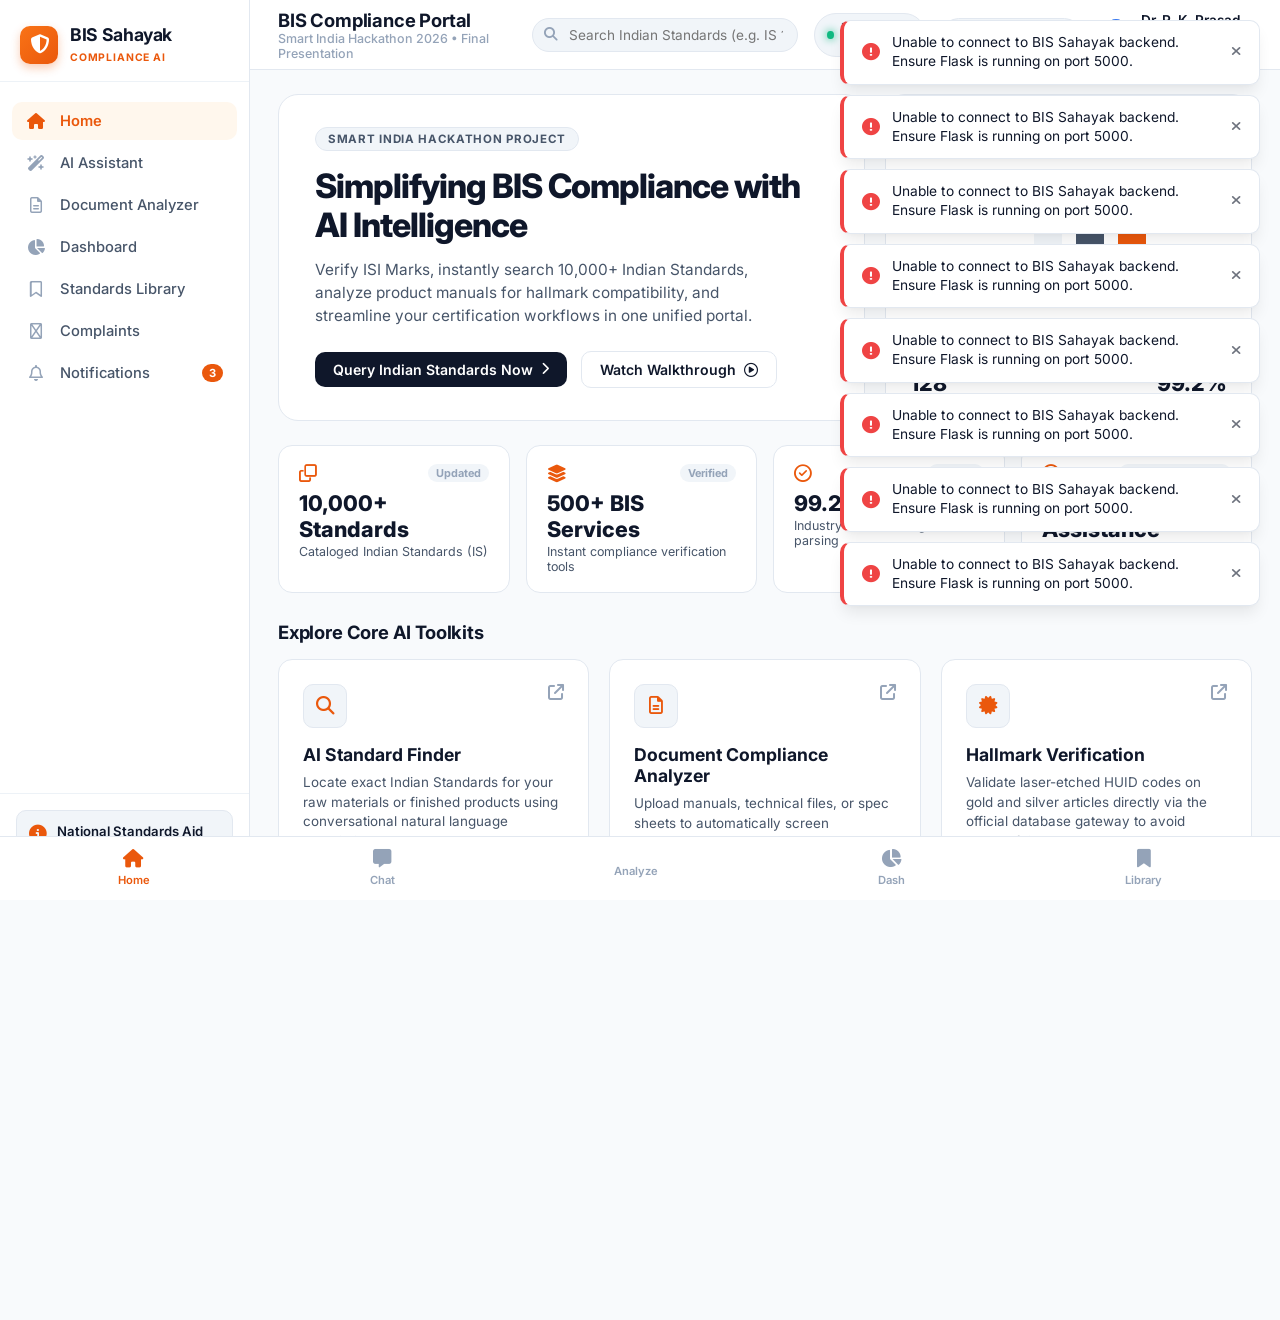
==== commit e0c7b072: "frontend" ====
--- a/bis-ai-assistant/frontend/index.html
+++ b/bis-ai-assistant/frontend/index.html
@@ -1,1960 +1,1350 @@
 <!DOCTYPE html>
-<html lang="en">
+<html lang="en" data-theme="light">
 <head>
     <meta charset="UTF-8">
     <meta name="viewport" content="width=device-width, initial-scale=1.0">
-
-    <title>BIS AI Assistant - Smart India Hackathon</title>
-
-    <link href="https://fonts.googleapis.com/css2?family=Inter:wght@400;500;600;700&display=swap" rel="stylesheet">
-
-    <link rel="stylesheet"
-          href="https://cdnjs.cloudflare.com/ajax/libs/font-awesome/6.4.0/css/all.min.css">
-
+    <title>BIS Sahayak - AI Compliance & Standards Portal</title>
+    
+    <!-- Google Fonts Inter -->
+    <link rel="preconnect" href="https://fonts.googleapis.com">
+    <link rel="preconnect" href="https://fonts.gstatic.com" crossorigin>
+    <link href="https://fonts.googleapis.com/css2?family=Inter:wght@400;500;600;700;800&display=swap" rel="stylesheet">
+    
+    <!-- FontAwesome Icons -->
+    <link rel="stylesheet" href="https://cdnjs.cloudflare.com/ajax/libs/font-awesome/6.5.1/css/all.min.css">
+    
+    <!-- Application Stylesheet -->
     <link rel="stylesheet" href="style.css">
-    <!-- Google Identity Services -->
-    <script src="https://accounts.google.com/gsi/client" async defer></script>
 </head>
-
 <body>
 
-    <!-- SIDEBAR NAVIGATION -->
-    <aside class="sidebar">
-
-        <div class="sidebar-top">
-
-            <div class="app-logo">
-                <i class="fa-solid fa-shield-halved"></i>
-
-                <div>
-                    <h4>BIS AI Assistant</h4>
-                    <span>Understand Standards, Simplify Compliance.</span>
+    <!-- APP WRAPPER CONTAINER -->
+    <div class="app-container">
+
+        <!-- ========================================================
+             DESKTOP SIDEBAR NAVIGATION (Pages 1-16)
+             ======================================================== -->
+        <aside class="sidebar" id="appSidebar">
+            <div>
+                <!-- Brand Logo Header -->
+                <div class="sidebar-brand">
+                    <div class="brand-icon">
+                        <i class="fa-solid fa-shield-halved"></i>
+                    </div>
+                    <div class="brand-text">
+                        <h2>BIS Sahayak</h2>
+                        <span class="brand-badge">COMPLIANCE AI</span>
+                    </div>
+                </div>
+
+                <!-- Navigation Links List -->
+                <nav class="sidebar-nav">
+                    <a href="#landing" class="nav-item active" data-view="landing" id="nav-landing">
+                        <i class="fa-solid fa-house"></i>
+                        <span>Home</span>
+                    </a>
+                    <a href="#ai-chat" class="nav-item" data-view="ai-chat" id="nav-ai-chat">
+                        <i class="fa-solid fa-wand-magic-sparkles"></i>
+                        <span>AI Assistant</span>
+                    </a>
+                    <a href="#document" class="nav-item" data-view="document" id="nav-document">
+                        <i class="fa-regular fa-file-lines"></i>
+                        <span>Document Analyzer</span>
+                    </a>
+                    <a href="#dashboard" class="nav-item" data-view="dashboard" id="nav-dashboard">
+                        <i class="fa-solid fa-chart-pie"></i>
+                        <span>Dashboard</span>
+                    </a>
+                    <a href="#standards" class="nav-item" data-view="standards" id="nav-standards">
+                        <i class="fa-regular fa-bookmark"></i>
+                        <span>Standards Library</span>
+                    </a>
+                    <a href="#complaints" class="nav-item" data-view="complaints" id="nav-complaints">
+                        <i class="fa-regular fa-circle-exclamation"></i>
+                        <span>Complaints</span>
+                    </a>
+                    <a href="#notifications" class="nav-item" data-view="notifications" id="nav-notifications">
+                        <i class="fa-regular fa-bell"></i>
+                        <span>Notifications</span>
+                        <span class="nav-badge" id="sidebarNotifBadge">3</span>
+                    </a>
+                </nav>
+            </div>
+
+            <!-- Sidebar Footer Aid Badge -->
+            <div class="sidebar-footer">
+                <div class="standards-aid-card">
+                    <i class="fa-solid fa-circle-info aid-icon"></i>
+                    <div class="aid-text">
+                        <h4>National Standards Aid</h4>
+                        <p>Supporting Indian Quality & Trust under BIS Framework.</p>
+                    </div>
                 </div>
             </div>
-
-            <div class="sidebar-action-btn"
-                 onclick="switchView('ai-chat')">
-
-                <i class="fa-solid fa-plus"></i>
-                New Chat
-
+        </aside>
+
+        <!-- ========================================================
+             MAIN VIEWPORT & CONTENT AREA
+             ======================================================== -->
+        <div class="main-wrapper">
+
+            <!-- Mobile Compact Header Bar (Pages 17-24) -->
+            <div class="mobile-header-bar">
+                <div style="display: flex; align-items: center; gap: 8px;">
+                    <div class="brand-icon" style="width: 28px; height: 28px; font-size: 0.9rem;">
+                        <i class="fa-solid fa-shield-halved"></i>
+                    </div>
+                    <span style="font-weight: 800; font-size: 0.95rem;">BIS Sahayak</span>
+                </div>
+                <div style="display: flex; align-items: center; gap: 10px;">
+                    <div class="status-indicator-pill" style="padding: 4px 8px; font-size: 0.7rem;">
+                        <span class="status-dot"></span> Live
+                    </div>
+                    <button class="theme-btn" id="mobileThemeToggle" title="Toggle Theme" style="padding: 4px;">
+                        <i class="fa-regular fa-moon"></i>
+                    </button>
+                    <div class="avatar-circle" id="mobileUserAvatar" style="width: 30px; height: 30px; font-size: 0.75rem;">
+                        RP
+                    </div>
+                </div>
             </div>
 
-            <ul class="nav-menu">
-
-                <li class="active"
-                    onclick="switchView('landing', this)">
-                    <i class="fa-solid fa-house"></i>
-                    Home
-                </li>
-
-                <li onclick="switchView('ai-chat', this)">
-                    <i class="fa-solid fa-robot"></i>
-                    AI Assistant
-                </li>
-
-                <li onclick="switchView('standards', this)">
-                    <i class="fa-solid fa-magnifying-glass"></i>
-                    Standards Search
-                </li>
-
-                <li onclick="switchView('services', this)">
-                    <i class="fa-solid fa-layer-group"></i>
-                    BIS Services
-                </li>
-
-                <li onclick="switchView('compliance', this)">
-                    <i class="fa-solid fa-list-check"></i>
-                    Compliance Checker
-                </li>
-
-                <li onclick="switchView('document', this)">
-                    <i class="fa-solid fa-file-arrow-up"></i>
-                    Document Intelligence
-                </li>
-
-                <li onclick="switchView('consumer', this)">
-                    <i class="fa-solid fa-shield-check"></i>
-                    Certification Verification
-                </li>
-
-                <li onclick="switchView('dashboard', this)">
-                    <i class="fa-solid fa-chart-pie"></i>
-                    Industry Dashboard
-                </li>
-
-                <li onclick="switchView('history', this)">
-                    <i class="fa-solid fa-clock-rotate-left"></i>
-                    History
-                </li>
-
-            </ul>
-
+            <!-- Desktop Top Header Navbar (Pages 1-16) -->
+            <header class="top-header" id="topHeader">
+                <div class="header-left">
+                    <h1 class="header-title" id="pageTitle">BIS Compliance Portal</h1>
+                    <span class="header-subtitle" id="pageSubtitle">Smart India Hackathon 2026 • Final Presentation</span>
+                </div>
+
+                <div class="header-right">
+                    <!-- Global Search Bar -->
+                    <div class="header-search">
+                        <i class="fa-solid fa-magnifying-glass"></i>
+                        <input type="text" id="globalStandardsSearch" placeholder="Search Indian Standards (e.g. IS 1239)...">
+                    </div>
+
+                    <!-- BIS Live Server Status -->
+                    <div class="status-indicator-pill">
+                        <span class="status-dot"></span>
+                        <span>BIS Live Server</span>
+                    </div>
+
+                    <!-- Light / Dark Theme Switcher -->
+                    <div class="theme-switch-pill">
+                        <button class="theme-btn active" id="btnThemeLight">
+                            <i class="fa-regular fa-sun"></i> Light
+                        </button>
+                        <button class="theme-btn" id="btnThemeDark">
+                            <i class="fa-regular fa-moon"></i> Dark
+                        </button>
+                    </div>
+
+                    <!-- User Profile Dropdown Badge -->
+                    <div class="user-profile-badge" id="userProfileBtn">
+                        <div class="avatar-circle" id="headerAvatar">
+                            RP
+                        </div>
+                        <div class="user-info-text">
+                            <span class="user-name" id="headerUserName">Dr. R. K. Prasad</span>
+                            <span class="user-role-label" id="headerUserRole">Lead Quality Inspector</span>
+                        </div>
+
+                        <!-- User Menu Dropdown -->
+                        <div class="user-dropdown" id="userDropdown">
+                            <div class="dropdown-item" id="btnSwitchGateway">
+                                <i class="fa-solid fa-key"></i> Gateway Login
+                            </div>
+                            <div class="dropdown-item" id="btnOpenVerification">
+                                <i class="fa-solid fa-certificate"></i> Verify License / HUID
+                            </div>
+                            <div class="dropdown-divider"></div>
+                            <div class="dropdown-item danger" id="btnLogout">
+                                <i class="fa-solid fa-arrow-right-from-bracket"></i> Sign Out
+                            </div>
+                        </div>
+                    </div>
+                </div>
+            </header>
+
+            <!-- Main Scrollable Views Wrapper -->
+            <main class="content-area">
+
+                <!-- ========================================================
+                     VIEW 1: HOME / LANDING (Pages 1, 9, 17)
+                     ======================================================== -->
+                <section class="view-section active" id="view-landing">
+                    <!-- Hero Section Grid -->
+                    <div class="home-hero-grid">
+                        <!-- Left Hero Banner -->
+                        <div class="hero-main-card">
+                            <span class="hero-project-pill">Smart India Hackathon Project</span>
+                            <h1>Simplifying BIS Compliance with AI Intelligence</h1>
+                            <p>Verify ISI Marks, instantly search 10,000+ Indian Standards, analyze product manuals for hallmark compatibility, and streamline your certification workflows in one unified portal.</p>
+                            <div class="hero-actions">
+                                <button class="btn btn-dark" id="heroCtaQuery">
+                                    Query Indian Standards Now <i class="fa-solid fa-chevron-right" style="font-size: 0.8rem;"></i>
+                                </button>
+                                <button class="btn btn-outline" id="heroCtaWalkthrough">
+                                    Watch Walkthrough <i class="fa-regular fa-circle-play"></i>
+                                </button>
+                            </div>
+                        </div>
+
+                        <!-- Right Coverage Snapshot Widget -->
+                        <div class="coverage-snapshot-card">
+                            <div class="coverage-header">
+                                <div>
+                                    <h3>Standards Coverage</h3>
+                                    <p>Enterprise readiness snapshot</p>
+                                </div>
+                                <span class="badge badge-success">AI READY</span>
+                            </div>
+
+                            <!-- Styled Vertical Visual Bars -->
+                            <div class="bars-visual">
+                                <div class="bar-col h1" title="Q1 Readiness"></div>
+                                <div class="bar-col h2" title="Q2 Readiness"></div>
+                                <div class="bar-col h3" title="Q3 Readiness"></div>
+                                <div class="bar-col h4" title="Q4 Readiness"></div>
+                            </div>
+
+                            <div class="coverage-metrics-row">
+                                <div class="cov-metric-item">
+                                    <h4>Active audits</h4>
+                                    <span id="homeAuditsCount">128</span>
+                                </div>
+                                <div class="cov-metric-item" style="text-align: right;">
+                                    <h4>AI confidence</h4>
+                                    <span>99.2%</span>
+                                </div>
+                            </div>
+                        </div>
+                    </div>
+
+                    <!-- 4 Metric Cards Row -->
+                    <div class="stats-four-grid">
+                        <div class="stat-metric-card">
+                            <div class="stat-card-top">
+                                <i class="fa-regular fa-clone stat-icon"></i>
+                                <span class="stat-tag">Updated</span>
+                            </div>
+                            <h3 id="statTotalStandards">10,000+ Standards</h3>
+                            <p>Cataloged Indian Standards (IS)</p>
+                        </div>
+                        <div class="stat-metric-card">
+                            <div class="stat-card-top">
+                                <i class="fa-solid fa-layer-group stat-icon"></i>
+                                <span class="stat-tag">Verified</span>
+                            </div>
+                            <h3 id="statTotalServices">500+ BIS Services</h3>
+                            <p>Instant compliance verification tools</p>
+                        </div>
+                        <div class="stat-metric-card">
+                            <div class="stat-card-top">
+                                <i class="fa-regular fa-circle-check stat-icon"></i>
+                                <span class="stat-tag">Verified</span>
+                            </div>
+                            <h3>99.2% Accuracy</h3>
+                            <p>Industry trusted AI legal parsing</p>
+                        </div>
+                        <div class="stat-metric-card">
+                            <div class="stat-card-top">
+                                <i class="fa-solid fa-headset stat-icon"></i>
+                                <span class="stat-tag">24/7 AI POWERED</span>
+                            </div>
+                            <h3>24/7 AI Assistance</h3>
+                            <p>Continuous helper chatbot</p>
+                        </div>
+                    </div>
+
+                    <!-- Explore Core AI Toolkits Section -->
+                    <div class="toolkits-header">
+                        <h2 class="section-title">Explore Core AI Toolkits</h2>
+                    </div>
+                    <div class="toolkits-grid">
+                        <!-- Card 1: AI Standard Finder -->
+                        <div class="toolkit-card" id="toolkitAiFinder">
+                            <div>
+                                <div class="toolkit-top">
+                                    <div class="toolkit-icon-box">
+                                        <i class="fa-solid fa-magnifying-glass"></i>
+                                    </div>
+                                    <i class="fa-solid fa-arrow-up-right-from-square toolkit-arrow"></i>
+                                </div>
+                                <div class="toolkit-content">
+                                    <h3>AI Standard Finder</h3>
+                                    <p>Locate exact Indian Standards for your raw materials or finished products using conversational natural language descriptions.</p>
+                                </div>
+                            </div>
+                            <span class="toolkit-action">Try Chat Search &rarr;</span>
+                        </div>
+
+                        <!-- Card 2: Document Compliance Analyzer -->
+                        <div class="toolkit-card" id="toolkitDocAnalyzer">
+                            <div>
+                                <div class="toolkit-top">
+                                    <div class="toolkit-icon-box">
+                                        <i class="fa-regular fa-file-lines"></i>
+                                    </div>
+                                    <i class="fa-solid fa-arrow-up-right-from-square toolkit-arrow"></i>
+                                </div>
+                                <div class="toolkit-content">
+                                    <h3>Document Compliance Analyzer</h3>
+                                    <p>Upload manuals, technical files, or spec sheets to automatically screen requirements against current BIS codes and find gap warnings.</p>
+                                </div>
+                            </div>
+                            <span class="toolkit-action">Run Analysis &rarr;</span>
+                        </div>
+
+                        <!-- Card 3: Hallmark Verification -->
+                        <div class="toolkit-card" id="toolkitHallmark">
+                            <div>
+                                <div class="toolkit-top">
+                                    <div class="toolkit-icon-box">
+                                        <i class="fa-solid fa-certificate"></i>
+                                    </div>
+                                    <i class="fa-solid fa-arrow-up-right-from-square toolkit-arrow"></i>
+                                </div>
+                                <div class="toolkit-content">
+                                    <h3>Hallmark Verification</h3>
+                                    <p>Validate laser-etched HUID codes on gold and silver articles directly via the official database gateway to avoid counterfeit goods.</p>
+                                </div>
+                            </div>
+                            <span class="toolkit-action">Verify Stamp &rarr;</span>
+                        </div>
+                    </div>
+
+                    <!-- Lower Split Grid: Recent Audit & Activity Log + Quickstart Guide -->
+                    <div class="home-split-grid">
+                        <!-- Left: Recent Activity Log -->
+                        <div class="card">
+                            <div style="display: flex; justify-content: space-between; align-items: center;">
+                                <h3 class="section-title">Recent Audit & Activity Log</h3>
+                                <span class="badge badge-primary">Live Feed</span>
+                            </div>
+                            <div class="activity-feed-list" id="homeActivityFeed">
+                                <div class="activity-feed-item">
+                                    <div class="feed-item-left">
+                                        <span class="feed-title">HUID gold verified successfully</span>
+                                        <span class="feed-meta">HUID HG3421 • 2 hours ago</span>
+                                    </div>
+                                    <span class="badge badge-success">Compliant</span>
+                                </div>
+                                <div class="activity-feed-item">
+                                    <div class="feed-item-left">
+                                        <span class="feed-title">Steel Pipe manual analysed against IS 1239</span>
+                                        <span class="feed-meta">Document ID #922 • 1 day ago</span>
+                                    </div>
+                                    <span class="badge badge-warning">Partially Compliant</span>
+                                </div>
+                                <div class="activity-feed-item">
+                                    <div class="feed-item-left">
+                                        <span class="feed-title">AI search query for cement specifications</span>
+                                        <span class="feed-meta">Searched IS 1489 Part 1 • 2 days ago</span>
+                                    </div>
+                                    <span class="badge badge-neutral">Completed</span>
+                                </div>
+                            </div>
+                        </div>
+
+                        <!-- Right: Compliance Quick-start Guide -->
+                        <div class="card">
+                            <h3 class="section-title">Compliance Quick-start Guide</h3>
+                            <div class="quickstart-steps">
+                                <div class="step-card">
+                                    <div class="step-num">1</div>
+                                    <div class="step-body">
+                                        <h4>Select standard domain</h4>
+                                        <p>Choose electrical, mechanical, metallurgy or chemical standards.</p>
+                                    </div>
+                                </div>
+                                <div class="step-card">
+                                    <div class="step-num">2</div>
+                                    <div class="step-body">
+                                        <h4>Use AI Document extraction</h4>
+                                        <p>Upload product catalogue to parse dimensions and safety grades.</p>
+                                    </div>
+                                </div>
+                                <div class="step-card">
+                                    <div class="step-num">3</div>
+                                    <div class="step-body">
+                                        <h4>Request certified lab feedback</h4>
+                                        <p>Directly trigger compliance audit form requests based on AI gap charts.</p>
+                                    </div>
+                                </div>
+                            </div>
+                        </div>
+                    </div>
+                </section>
+
+
+                <!-- ========================================================
+                     VIEW 2: AI ASSISTANT / AI STANDARD FINDER (Pages 2, 10, 18)
+                     ======================================================== -->
+                <section class="view-section" id="view-ai-chat">
+                    <div class="ai-view-layout">
+                        <!-- Top Active Subject Context Bar -->
+                        <div class="ai-context-banner">
+                            <span class="ai-context-dot"></span>
+                            <span id="activeAiContextText">Current Subject Context: IS 1239 (Mild Steel Tubes, Tubulars and Other Wrought Steel Fittings)</span>
+                        </div>
+
+                        <!-- Main Chat Workspace Grid -->
+                        <div class="ai-main-grid">
+                            <!-- Left History Sidebar -->
+                            <div class="ai-history-panel">
+                                <button class="btn btn-primary new-query-btn" id="btnNewAiChat">
+                                    <i class="fa-solid fa-plus"></i> New Compliance Query
+                                </button>
+                                <span class="history-list-title">Past Conversations</span>
+                                <div class="past-queries-list" id="aiPastConversations">
+                                    <div class="past-query-item" onclick="loadPromptQuery('Steel Pipe IS 1239 requirements')">
+                                        <i class="fa-regular fa-message"></i> Steel Pipe IS 1239 requirements
+                                    </div>
+                                    <div class="past-query-item" onclick="loadPromptQuery('Gold Hallmark rules in Delhi')">
+                                        <i class="fa-regular fa-message"></i> Gold Hallmark rules in Delhi
+                                    </div>
+                                    <div class="past-query-item" onclick="loadPromptQuery('Polyethylene packaging standards')">
+                                        <i class="fa-regular fa-message"></i> Polyethylene packaging standards
+                                    </div>
+                                    <div class="past-query-item" onclick="loadPromptQuery('Domestic electrical switches ISI')">
+                                        <i class="fa-regular fa-message"></i> Domestic electrical switches ISI
+                                    </div>
+                                    <div class="past-query-item" onclick="loadPromptQuery('Audit criteria cement flyash')">
+                                        <i class="fa-regular fa-message"></i> Audit criteria cement flyash
+                                    </div>
+                                </div>
+                            </div>
+
+                            <!-- Right Chat Feed & Input -->
+                            <div class="ai-chat-stage">
+                                <div class="chat-messages-container" id="chatFeed">
+                                    <!-- User Message Sample -->
+                                    <div class="chat-bubble user">
+                                        <div class="chat-avatar">RP</div>
+                                        <div class="bubble-content">
+                                            I need to verify if our cold-drawn carbon steel pipe batch conforms to the outer diameter thickness specified in Indian Standards. Which is the applicable code and the safety limit?
+                                        </div>
+                                    </div>
+
+                                    <!-- Bot Response Sample -->
+                                    <div class="chat-bubble bot">
+                                        <div class="chat-avatar"><i class="fa-solid fa-wand-magic-sparkles"></i></div>
+                                        <div class="bubble-content">
+                                            Based on your requirements, the primary Indian Standard is <strong>IS 1239 (Part 1): 2004</strong> which covers Mild Steel Tubes, Tubulars, and other Wrought Steel Fittings. Below is the parsed result card and specific tolerances:
+
+                                            <!-- Embedded Standard Result Card -->
+                                            <div class="embedded-standard-card">
+                                                <div class="std-card-top">
+                                                    <span class="std-code-tag">IS 1239 : Part 1</span>
+                                                    <span class="badge badge-success">95% Match</span>
+                                                </div>
+                                                <div class="std-title">Mild Steel Tubes, Tubulars and Other Wrought Steel Fittings - Part 1: Steel Tubes</div>
+                                                <div class="std-desc">This standard specifies requirements for welded and seamless, screwed and socketed, and plain end mild steel tubes for water, non-hazardous gas, air, and steam. Specifies OD limit tolerances of +10% to -10%.</div>
+                                                <div class="std-meta-tags">
+                                                    <span class="meta-pill">Category: Metallurgy</span>
+                                                    <span class="meta-pill">Source: BIS Gazette 2019</span>
+                                                    <span class="meta-pill">License: Mandatory ISI Mark</span>
+                                                </div>
+                                            </div>
+                                        </div>
+                                    </div>
+                                </div>
+
+                                <!-- Input Box Area -->
+                                <div class="chat-input-bar">
+                                    <div id="attachedFileChip" style="display: none;" class="chat-attachment-pill">
+                                        <i class="fa-solid fa-paperclip"></i>
+                                        <span id="attachedFileName">document.pdf</span>
+                                        <i class="fa-solid fa-xmark" style="cursor: pointer;" onclick="clearAiAttachment()"></i>
+                                    </div>
+                                    <form id="aiChatForm" class="chat-input-wrapper" onsubmit="handleAiChatSubmit(event)">
+                                        <input type="file" id="aiDocAttachInput" style="display: none;" accept=".pdf,.docx,.png,.jpg,.jpeg">
+                                        <button type="button" class="chat-action-btn" id="btnAttachDoc" title="Attach Document Context">
+                                            <i class="fa-solid fa-paperclip"></i>
+                                        </button>
+                                        <button type="button" class="chat-action-btn" id="btnVoiceQuery" title="Voice Input">
+                                            <i class="fa-solid fa-microphone"></i>
+                                        </button>
+                                        <input type="text" id="aiQueryInput" placeholder="Ask BIS Sahayak standard finder... (e.g. Can you extract chemical limits for cement?)" autocomplete="off">
+                                        <button type="submit" class="chat-send-btn" id="btnSendQuery">
+                                            <i class="fa-solid fa-paper-plane"></i>
+                                        </button>
+                                    </form>
+                                </div>
+                            </div>
+                        </div>
+                    </div>
+                </section>
+
+
+                <!-- ========================================================
+                     VIEW 3: DOCUMENT INTELLIGENCE / GAP ANALYZER (Pages 3, 11, 19)
+                     ======================================================== -->
+                <section class="view-section" id="view-document">
+                    <!-- Upload Dropzone -->
+                    <div class="doc-upload-box" id="docDropzone">
+                        <input type="file" id="docFileInput" style="display: none;" accept=".pdf,.docx,.png,.jpg,.jpeg">
+                        <i class="fa-solid fa-cloud-arrow-up doc-upload-icon"></i>
+                        <h3>Analyze Product Specification Manual</h3>
+                        <p>Drop PDF, DOCX or images here, or browse. Standard verification starts automatically.</p>
+                        <button type="button" class="btn btn-primary" id="btnBrowseFiles">
+                            Browse files
+                        </button>
+                        <div class="format-tags-row">
+                            PDF • DOCX • PNG • JPG
+                        </div>
+                    </div>
+
+                    <!-- Analysis Output Container -->
+                    <div class="analysis-results-grid" id="analysisOutputSection">
+                        <!-- Left Column: Score & Specifications -->
+                        <div>
+                            <!-- Score Card -->
+                            <div class="card score-card" style="margin-bottom: 20px;">
+                                <h3 class="section-title">Product Compliance Score</h3>
+                                <div class="circle-gauge-wrap">
+                                    <svg viewBox="0 0 100 100">
+                                        <circle class="gauge-bg" cx="50" cy="50" r="40"></circle>
+                                        <circle class="gauge-fill" id="gaugeCircle" cx="50" cy="50" r="40" stroke-dasharray="251.2" stroke-dashoffset="55.2"></circle>
+                                    </svg>
+                                    <div class="gauge-inner-text">
+                                        <span class="gauge-score" id="displayScore">78%</span>
+                                        <span class="gauge-label">SCORE</span>
+                                    </div>
+                                </div>
+                                <span class="badge badge-warning" id="displayVerdict" style="padding: 6px 14px; font-size: 0.82rem;">Verdict: Partially Compliant</span>
+                            </div>
+
+                            <!-- Extracted Specifications Card -->
+                            <div class="card">
+                                <h3 class="section-title">Extracted Specifications</h3>
+                                <div class="specs-list" id="extractedSpecsList">
+                                    <div class="spec-row">
+                                        <span class="spec-key">Product Name</span>
+                                        <span class="spec-val" id="specProductName">Cold-Rolled Carbon Tubes</span>
+                                    </div>
+                                    <div class="spec-row">
+                                        <span class="spec-key">Manufacturer</span>
+                                        <span class="spec-val" id="specManufacturer">Tata Quality Castings</span>
+                                    </div>
+                                    <div class="spec-row">
+                                        <span class="spec-key">Model Code</span>
+                                        <span class="spec-val" id="specModelCode">CRC-PIPE-1239</span>
+                                    </div>
+                                    <div class="spec-row">
+                                        <span class="spec-key">Detected Code</span>
+                                        <span class="spec-val" id="specDetectedCode">IS 1239 Part 1 (2004)</span>
+                                    </div>
+                                </div>
+                            </div>
+                        </div>
+
+                        <!-- Right Column: Requirements Grid & Recommendations -->
+                        <div>
+                            <!-- Requirements Grid Card -->
+                            <div class="card" style="margin-bottom: 20px;">
+                                <div style="display: flex; justify-content: space-between; align-items: center; margin-bottom: 14px;">
+                                    <h3 class="section-title">Parsed Standard Requirements Grid</h3>
+                                    <span class="complaints-counter-text" id="checklistCounter">Total Checklist: 15 (12 passed, 3 failed)</span>
+                                </div>
+                                <div id="requirementsList">
+                                    <div class="req-item">
+                                        <div class="req-left">
+                                            <i class="fa-solid fa-circle-check req-status-icon pass"></i>
+                                            <div>
+                                                <div class="req-title">Chemical limit check: Carbon (0.20% max)</div>
+                                                <div class="req-extract">Extracted: 0.18% in sample steel</div>
+                                            </div>
+                                        </div>
+                                        <span class="badge badge-success">Pass</span>
+                                    </div>
+                                    <div class="req-item">
+                                        <div class="req-left">
+                                            <i class="fa-solid fa-triangle-exclamation req-status-icon fail"></i>
+                                            <div>
+                                                <div class="req-title">Thickness specification check (+10% / -10%)</div>
+                                                <div class="req-extract">Sample measured -11.2% at junction</div>
+                                            </div>
+                                        </div>
+                                        <span class="badge badge-danger">Fail</span>
+                                    </div>
+                                    <div class="req-item">
+                                        <div class="req-left">
+                                            <i class="fa-solid fa-circle-check req-status-icon pass"></i>
+                                            <div>
+                                                <div class="req-title">Hydrostatic test safety pressure (5.0 MPa min)</div>
+                                                <div class="req-extract">Batch withstood 5.2 MPa successfully</div>
+                                            </div>
+                                        </div>
+                                        <span class="badge badge-success">Pass</span>
+                                    </div>
+                                </div>
+                            </div>
+
+                            <!-- Actionable Recommendations Card -->
+                            <div class="card">
+                                <h3 class="section-title" style="margin-bottom: 14px;">Actionable Recommendations</h3>
+                                <div id="recommendationsList">
+                                    <div class="rec-callout critical">
+                                        <div class="rec-body">
+                                            <span class="badge badge-danger" style="margin-bottom: 4px;">CRITICAL</span>
+                                            <p>Calibrate raw carbon roller feed depth to resolve junction thickness drop (-11.2%). Requirements dictate steel wall thickness must stay within strict 10% bound.</p>
+                                            <a href="#standards" class="rec-action-link">Download CAD calibration rules &rarr;</a>
+                                        </div>
+                                    </div>
+                                    <div class="rec-callout warning">
+                                        <div class="rec-body">
+                                            <span class="badge badge-warning" style="margin-bottom: 4px;">WARNING</span>
+                                            <p>Verify phosphorus limits prior to final billet batch casting. Tolerances must not exceed 0.04% under IS 1239 chemical schedule.</p>
+                                            <a href="#standards" class="rec-action-link">View chemical chart guidelines &rarr;</a>
+                                        </div>
+                                    </div>
+                                </div>
+                            </div>
+                        </div>
+                    </div>
+                </section>
+
+
+                <!-- ========================================================
+                     VIEW 4: INTERACTIVE AUDIT & DASHBOARD (Pages 4, 12, 20)
+                     ======================================================== -->
+                <section class="view-section" id="view-dashboard">
+                    <!-- Top 4 Analytics Metrics Cards -->
+                    <div class="dash-metrics-grid">
+                        <div class="stat-metric-card">
+                            <span class="section-subtitle">Products Tracked</span>
+                            <h3 id="dashProducts">42</h3>
+                            <span class="badge badge-success" style="width: fit-content; margin-top: 4px;">+12% this month</span>
+                        </div>
+                        <div class="stat-metric-card">
+                            <span class="section-subtitle">Active Certificates</span>
+                            <h3 id="dashCertificates">18</h3>
+                            <span class="badge badge-neutral" style="width: fit-content; margin-top: 4px;">3 in verification</span>
+                        </div>
+                        <div class="stat-metric-card">
+                            <span class="section-subtitle">Upcoming Renewals</span>
+                            <h3 id="dashRenewals">2</h3>
+                            <span class="badge badge-warning" style="width: fit-content; margin-top: 4px;">Due in 14 days</span>
+                        </div>
+                        <div class="stat-metric-card">
+                            <span class="section-subtitle">Avg. Compliance</span>
+                            <h3 id="dashCompliance">84.2%</h3>
+                            <span class="badge badge-primary" style="width: fit-content; margin-top: 4px;">SIH Target: &gt;80.0%</span>
+                        </div>
+                    </div>
+
+                    <!-- Split Section: Portfolio Table + Renewal Alerts & Trend -->
+                    <div class="dash-main-split">
+                        <!-- Left: Monitored Product Portfolio -->
+                        <div class="card">
+                            <div style="display: flex; justify-content: space-between; align-items: center; margin-bottom: 16px;">
+                                <h3 class="section-title">Monitored Product Portfolio</h3>
+                                <button class="btn btn-primary btn-sm" id="btnAddPortfolioProduct">
+                                    <i class="fa-solid fa-plus"></i> Add Product
+                                </button>
+                            </div>
+                            <div class="table-responsive">
+                                <table class="data-table">
+                                    <thead>
+                                        <tr>
+                                            <th>Product Name</th>
+                                            <th>Standard</th>
+                                            <th>Status</th>
+                                            <th>Last Checked</th>
+                                        </tr>
+                                    </thead>
+                                    <tbody id="portfolioTableBody">
+                                        <tr>
+                                            <td><strong>Heavy Structural Steel Beam</strong></td>
+                                            <td>IS 2062 : 2011</td>
+                                            <td><span class="badge badge-success">Compliant</span></td>
+                                            <td>12 Oct 2025</td>
+                                        </tr>
+                                        <tr>
+                                            <td><strong>Spheroidal Graphite Castings</strong></td>
+                                            <td>IS 1865 : 1991</td>
+                                            <td><span class="badge badge-warning">Pending Audit</span></td>
+                                            <td>24 Nov 2025</td>
+                                        </tr>
+                                        <tr>
+                                            <td><strong>Mild Steel Tubular Fittings</strong></td>
+                                            <td>IS 1239 Part 2</td>
+                                            <td><span class="badge badge-danger">Expired</span></td>
+                                            <td>02 Dec 2025</td>
+                                        </tr>
+                                    </tbody>
+                                </table>
+                            </div>
+                        </div>
+
+                        <!-- Right: Renewal Alerts & Trend Chart -->
+                        <div>
+                            <!-- Renewal Alerts Card -->
+                            <div class="card" style="margin-bottom: 20px;">
+                                <h3 class="section-title">Certificate Renewal Alerts</h3>
+                                <div class="renewals-list">
+                                    <div class="renewal-item">
+                                        <span class="badge badge-danger">14 days</span>
+                                        <span>Steel Pipes Certification (IS 1239)</span>
+                                    </div>
+                                    <div class="renewal-item">
+                                        <span class="badge badge-warning">45 days</span>
+                                        <span>Gold Stamp HUID License (H-98122)</span>
+                                    </div>
+                                    <div class="renewal-item">
+                                        <span class="badge badge-success">90 days</span>
+                                        <span>Structural Beams ISI Registration</span>
+                                    </div>
+                                </div>
+                            </div>
+
+                            <!-- Compliance Trend Card -->
+                            <div class="card">
+                                <h3 class="section-title">Compliance Index Trend (6m)</h3>
+                                <div class="trend-chart-box">
+                                    <svg class="trend-svg" viewBox="0 0 300 80" preserveAspectRatio="none">
+                                        <path d="M 10 60 Q 60 50, 110 30 T 210 35 T 290 15" fill="none" stroke="var(--primary)" stroke-width="3" stroke-linecap="round"></path>
+                                        <circle cx="10" cy="60" r="4" fill="var(--primary)"></circle>
+                                        <circle cx="70" cy="52" r="4" fill="var(--primary)"></circle>
+                                        <circle cx="130" cy="28" r="4" fill="var(--primary)"></circle>
+                                        <circle cx="190" cy="38" r="4" fill="var(--primary)"></circle>
+                                        <circle cx="250" cy="22" r="4" fill="var(--primary)"></circle>
+                                        <circle cx="290" cy="15" r="4" fill="var(--primary)"></circle>
+                                    </svg>
+                                    <div class="trend-months-row">
+                                        <span>Jul</span><span>Aug</span><span>Sep</span><span>Oct</span><span>Nov</span><span>Dec</span>
+                                    </div>
+                                </div>
+                            </div>
+                        </div>
+                    </div>
+
+                    <!-- Bottom: Recent Audit & Gap Alerts History -->
+                    <div class="card">
+                        <h3 class="section-title" style="margin-bottom: 14px;">Recent Audit & Gap Alerts History</h3>
+                        <div class="table-responsive">
+                            <table class="data-table">
+                                <thead>
+                                    <tr>
+                                        <th>Audit ID</th>
+                                        <th>Product Scope</th>
+                                        <th>Assigned Assessor</th>
+                                        <th>Audit Verdict</th>
+                                    </tr>
+                                </thead>
+                                <tbody>
+                                    <tr>
+                                        <td><strong>AUD-982A</strong></td>
+                                        <td>Mild steel pipes & carbon components</td>
+                                        <td>Inspector G. S. Bhatti</td>
+                                        <td><span class="badge badge-success">Pass</span></td>
+                                    </tr>
+                                    <tr>
+                                        <td><strong>AUD-233B</strong></td>
+                                        <td>Precast Concrete Solid Billets</td>
+                                        <td>Dr. R. K. Prasad</td>
+                                        <td><span class="badge badge-danger">Critical Gaps</span></td>
+                                    </tr>
+                                </tbody>
+                            </table>
+                        </div>
+                    </div>
+                </section>
+
+
+                <!-- ========================================================
+                     VIEW 5: NATIONAL STANDARDS LIBRARY (Pages 5, 13, 21)
+                     ======================================================== -->
+                <section class="view-section" id="view-standards">
+                    <!-- Top 3 Stat Cards -->
+                    <div class="library-stats-grid">
+                        <div class="stat-metric-card">
+                            <div class="stat-card-top"><i class="fa-solid fa-book-bookmark stat-icon"></i></div>
+                            <h3>24,000+ Active</h3>
+                            <p>Total Indian Standards Cataloged</p>
+                        </div>
+                        <div class="stat-metric-card">
+                            <div class="stat-card-top"><i class="fa-solid fa-stamp stat-icon"></i></div>
+                            <h3>14,500 Mandatory</h3>
+                            <p>ISI Certification Compulsory</p>
+                        </div>
+                        <div class="stat-metric-card">
+                            <div class="stat-card-top"><i class="fa-solid fa-clock-rotate-left stat-icon"></i></div>
+                            <h3>342 Drafts</h3>
+                            <p>Under Active Revision/Feedback</p>
+                        </div>
+                    </div>
+
+                    <!-- Search and Filter Bar Card -->
+                    <div class="filter-bar-card">
+                        <div class="filter-inputs-row">
+                            <div class="search-input">
+                                <i class="fa-solid fa-magnifying-glass"></i>
+                                <input type="text" id="standardsKeywordInput" placeholder="Search by Keyword, Product, or Standard Code (e.g., IS 2062 Structural Steel)...">
+                            </div>
+                            <select class="filter-select" id="standardsDivisionSelect">
+                                <option value="">Division: All Sectors</option>
+                                <option value="Metallurgy & Steel">Division: Metallurgy</option>
+                                <option value="Civil Engineering">Division: Civil Engineering</option>
+                                <option value="Electrical">Division: Electrotechnical</option>
+                                <option value="Chemical">Division: Chemical</option>
+                                <option value="Food & Agriculture">Division: Food & Ag</option>
+                            </select>
+                            <select class="filter-select" id="standardsStatusSelect">
+                                <option value="">Status: All Standards</option>
+                                <option value="Active">Status: Active</option>
+                                <option value="Mandatory">Status: Mandatory</option>
+                                <option value="Voluntary">Status: Voluntary</option>
+                                <option value="Revision">Status: Revision</option>
+                            </select>
+                        </div>
+                        <div class="sector-pills-row" id="sectorPills">
+                            <button type="button" class="sector-pill active" data-sector="">All Sectors</button>
+                            <button type="button" class="sector-pill" data-sector="Civil Engineering">Civil Engineering</button>
+                            <button type="button" class="sector-pill" data-sector="Metallurgy & Steel">Metallurgy & Steel</button>
+                            <button type="button" class="sector-pill" data-sector="Chemical">Chemical & Petroleum</button>
+                            <button type="button" class="sector-pill" data-sector="Electronics">Electronics & IT</button>
+                            <button type="button" class="sector-pill" data-sector="Food & Agriculture">Food & Agriculture</button>
+                            <button type="button" class="sector-pill" data-sector="Mechanical">Mechanical Devices</button>
+                        </div>
+                    </div>
+
+                    <!-- Catalog Table Split Layout -->
+                    <div class="library-content-grid">
+                        <!-- Main Standards Table -->
+                        <div class="card">
+                            <div style="display: flex; justify-content: space-between; align-items: center; margin-bottom: 14px;">
+                                <h3 class="section-title">Indian Standards (IS) Catalog</h3>
+                                <span class="complaints-counter-text" id="standardsCountText">Showing standards</span>
+                            </div>
+                            <div class="table-responsive">
+                                <table class="data-table">
+                                    <thead>
+                                        <tr>
+                                            <th>Standard Code</th>
+                                            <th>Title & Classification</th>
+                                            <th>Compliance Status</th>
+                                            <th>Last Revised</th>
+                                            <th>Actions</th>
+                                        </tr>
+                                    </thead>
+                                    <tbody id="standardsTableBody">
+                                        <!-- Loaded dynamically by JavaScript from /api/standards -->
+                                    </tbody>
+                                </table>
+                            </div>
+                        </div>
+
+                        <!-- Right Bookmarks & Gazette Feed -->
+                        <div>
+                            <!-- Bookmarks Card -->
+                            <div class="card watchlist-card">
+                                <div style="display: flex; justify-content: space-between; align-items: center; margin-bottom: 12px;">
+                                    <h3 class="section-title">My Bookmarks / Watchlist</h3>
+                                    <span class="badge badge-neutral">3 Active</span>
+                                </div>
+                                <div style="display: flex; flex-direction: column; gap: 10px;">
+                                    <div class="activity-feed-item" style="cursor: pointer;" onclick="openStandardModal('IS 1239 (Part 1) : 2004')">
+                                        <div>
+                                            <strong>IS 1239 - Mild Steel Tubes</strong>
+                                            <div class="feed-meta">Standard linked to Tata Castings manual analysis</div>
+                                        </div>
+                                    </div>
+                                    <div class="activity-feed-item" style="cursor: pointer;" onclick="openStandardModal('IS 2062 : 2011')">
+                                        <div>
+                                            <strong>IS 2062 - Structural Steel Beam</strong>
+                                            <div class="feed-meta">Mandatory compliance checklist linked</div>
+                                        </div>
+                                    </div>
+                                </div>
+                            </div>
+
+                            <!-- Recent Gazette Notifications -->
+                            <div class="card gazette-card">
+                                <h3 class="section-title">Recent Gazette Notifications</h3>
+                                <div class="gazette-list">
+                                    <div class="gazette-item">
+                                        <div class="gazette-meta">
+                                            <span>BIS-GZ-2025-09</span>
+                                            <span>2 hours ago</span>
+                                        </div>
+                                        <p>Amendment 3 published to cement standards detailing fly-ash ratio limits.</p>
+                                    </div>
+                                    <div class="gazette-item">
+                                        <div class="gazette-meta">
+                                            <span>BIS-GZ-2025-08</span>
+                                            <span>Yesterday</span>
+                                        </div>
+                                        <p>Revised safety tests for household electrical switches implemented under IS 302.</p>
+                                    </div>
+                                    <div class="gazette-item">
+                                        <div class="gazette-meta">
+                                            <span>BIS-GZ-2025-07</span>
+                                            <span>3 days ago</span>
+                                        </div>
+                                        <p>Precast concrete solid blocks registration timeline extended to July 2025.</p>
+                                    </div>
+                                </div>
+                            </div>
+                        </div>
+                    </div>
+                </section>
+
+
+                <!-- ========================================================
+                     VIEW 6: COMPLAINTS & VIOLATIONS (Pages 6, 14, 22)
+                     ======================================================== -->
+                <section class="view-section" id="view-complaints">
+                    <div class="complaints-header-row">
+                        <div>
+                            <h2 class="section-title">National Compliance Violations Log</h2>
+                            <p class="section-subtitle">Monitor registered consumer complaints, market surveillance alerts, and ISI standard violations. Direct integration with National Consumer Helpline.</p>
+                        </div>
+                        <button class="btn btn-primary" id="btnOpenComplaintModal">
+                            <i class="fa-solid fa-plus"></i> File Violation Complaint
+                        </button>
+                    </div>
+
+                    <!-- 4 Metric Cards Row -->
+                    <div class="stats-four-grid">
+                        <div class="stat-metric-card">
+                            <span class="section-subtitle">Total Registered</span>
+                            <h3 id="compTotalCount">148</h3>
+                            <span class="badge badge-success" style="width: fit-content; margin-top: 4px;">+14 this week</span>
+                        </div>
+                        <div class="stat-metric-card">
+                            <span class="section-subtitle">Active Investigation</span>
+                            <h3>32</h3>
+                            <span class="badge badge-warning" style="width: fit-content; margin-top: 4px;">Under active review</span>
+                        </div>
+                        <div class="stat-metric-card">
+                            <span class="section-subtitle">High Priority</span>
+                            <h3>9</h3>
+                            <span class="badge badge-danger" style="width: fit-content; margin-top: 4px;">Immediate action required</span>
+                        </div>
+                        <div class="stat-metric-card">
+                            <span class="section-subtitle">Resolved Cases</span>
+                            <h3>107</h3>
+                            <span class="badge badge-neutral" style="width: fit-content; margin-top: 4px;">94.2% Resolution rate</span>
+                        </div>
+                    </div>
+
+                    <!-- Filter Bar -->
+                    <div class="card" style="margin-bottom: 20px; padding: 14px 20px;">
+                        <div class="complaints-filter-bar">
+                            <div class="filter-left-controls">
+                                <div class="header-search" style="width: 340px;">
+                                    <i class="fa-solid fa-magnifying-glass"></i>
+                                    <input type="text" id="complaintsSearchInput" placeholder="Filter by ID, product, or standard...">
+                                </div>
+                                <select class="filter-select" id="complaintsSeverityFilter">
+                                    <option value="">Severity: All</option>
+                                    <option value="Critical">Severity: Critical</option>
+                                    <option value="High">Severity: High</option>
+                                    <option value="Medium">Severity: Medium</option>
+                                </select>
+                                <select class="filter-select" id="complaintsStatusFilter">
+                                    <option value="">Status: All</option>
+                                    <option value="IN_PROGRESS">Status: In Progress</option>
+                                    <option value="UNDER_REVIEW">Status: Under Review</option>
+                                    <option value="PENDING">Status: Pending</option>
+                                    <option value="RESOLVED">Status: Resolved</option>
+                                </select>
+                            </div>
+                            <span class="complaints-counter-text" id="complaintsCountText">Showing records</span>
+                        </div>
+
+                        <!-- Complaints Table -->
+                        <div class="table-responsive">
+                            <table class="data-table">
+                                <thead>
+                                    <tr>
+                                        <th>Complaint ID</th>
+                                        <th>Standard Linked</th>
+                                        <th>Product / Violation Scope</th>
+                                        <th>Severity</th>
+                                        <th>Assignee</th>
+                                        <th>Status</th>
+                                        <th>Actions</th>
+                                    </tr>
+                                </thead>
+                                <tbody id="complaintsTableBody">
+                                    <!-- Populated dynamically via /api/complaints -->
+                                </tbody>
+                            </table>
+                        </div>
+                    </div>
+                </section>
+
+
+                <!-- ========================================================
+                     VIEW 7: NOTIFICATIONS & ALERTS HUB (Pages 7, 15, 23)
+                     ======================================================== -->
+                <section class="view-section" id="view-notifications">
+                    <div class="notifs-header-row">
+                        <div>
+                            <h2 class="section-title">Notification Center</h2>
+                            <p class="section-subtitle">Track real-time system alerts, gazette amendments, audit updates, and national standard revisions.</p>
+                        </div>
+                        <div style="display: flex; gap: 10px;">
+                            <button class="btn btn-outline btn-sm" id="btnMarkAllNotifsRead">
+                                Mark all read
+                            </button>
+                            <button class="btn btn-outline btn-sm" id="btnNotifPreferences">
+                                Preferences
+                            </button>
+                        </div>
+                    </div>
+
+                    <!-- Category Tabs -->
+                    <div class="notif-tabs-row" id="notifCategoryTabs">
+                        <button class="notif-tab active" data-category="all">All Alerts (<span id="notifTabAllCount">32</span>)</button>
+                        <button class="notif-tab" data-category="audit">Audit Updates</button>
+                        <button class="notif-tab" data-category="system">System Alerts</button>
+                        <button class="notif-tab" data-category="standard">Standards Revision</button>
+                    </div>
+
+                    <!-- Notifications Feed -->
+                    <div id="notificationsContainer">
+                        <!-- Populated by JavaScript -->
+                    </div>
+                </section>
+
+
+                <!-- ========================================================
+                     VIEW 8: GATEWAY LOGIN (Pages 8, 16, 24)
+                     ======================================================== -->
+                <section class="view-section" id="view-gateway">
+                    <div class="gateway-split-page">
+                        <!-- Left Hero Section -->
+                        <div class="gateway-left-hero">
+                            <div>
+                                <span class="gw-branding-tag">BIS Sahayak • COMPLIANCE AI GATEWAY</span>
+                                <h1>National Quality & Standards Hub</h1>
+                                <p>Secure artificial intelligence portal for Bureau of Indian Standards (BIS) officers, certified lab access nodes, and registered manufacturers. Simplifying compliance, verification, and audit pipelines across all Indian sectors.</p>
+                                
+                                <div class="gw-gov-box">
+                                    <i class="fa-solid fa-shield-halved"></i>
+                                    <div>
+                                        <h4>Official Government Prototype</h4>
+                                        <span>Encrypted under National Informatics Centre (NIC) guidelines.</span>
+                                    </div>
+                                </div>
+                            </div>
+
+                            <div class="gateway-footer-info">
+                                <div class="gw-badges-row">
+                                    <span class="badge badge-primary">AI PIPELINE ACTIVE</span>
+                                    <span class="badge badge-success">SSL SECURE</span>
+                                </div>
+                                <p class="gw-copyright">© 2026 Bureau of Indian Standards. Ministry of Consumer Affairs, Food & Public Distribution, Government of India.</p>
+                            </div>
+                        </div>
+
+                        <!-- Right Form Panel -->
+                        <div class="gateway-right-panel">
+                            <div class="login-auth-card">
+                                <span class="gw-access-tag">
+                                    <span class="status-dot" style="background: var(--info);"></span> Secure AI Gateway Access
+                                </span>
+                                <h2>Gateway Login</h2>
+                                <p class="subtext">Enter your official credentials to access the compliance portal.</p>
+
+                                <div class="gov-warning-banner">
+                                    <i class="fa-solid fa-triangle-exclamation"></i>
+                                    <p>This is a restricted government computer system. Unauthorized access is subject to severe prosecution.</p>
+                                </div>
+
+                                <!-- Fast Evaluation Demo Switcher -->
+                                <div class="demo-role-selector">
+                                    <button type="button" class="demo-role-btn active" data-role="officer">Officer (Dr. Prasad)</button>
+                                    <button type="button" class="demo-role-btn" data-role="manufacturer">Manufacturer</button>
+                                    <button type="button" class="demo-role-btn" data-role="consumer">Citizen</button>
+                                </div>
+
+                                <form id="gatewayLoginForm" onsubmit="handleGatewayLogin(event)">
+                                    <div class="form-group">
+                                        <label for="gwEmail">Official ID / NIC Email</label>
+                                        <div class="form-input-wrap">
+                                            <i class="fa-regular fa-envelope prefix-icon"></i>
+                                            <input type="email" id="gwEmail" value="rkprasad@nic.in" required>
+                                        </div>
+                                    </div>
+
+                                    <div class="form-group">
+                                        <div style="display: flex; justify-content: space-between; align-items: center;">
+                                            <label for="gwPassword">Password</label>
+                                            <a href="#" style="font-size: 0.76rem; color: var(--primary);">Forgot?</a>
+                                        </div>
+                                        <div class="form-input-wrap">
+                                            <i class="fa-solid fa-lock prefix-icon"></i>
+                                            <input type="password" id="gwPassword" value="DemoPassword@2026" required>
+                                            <button type="button" class="toggle-password-btn" id="btnTogglePassword">
+                                                <i class="fa-regular fa-eye"></i>
+                                            </button>
+                                        </div>
+                                    </div>
+
+                                    <div class="form-checkbox-row">
+                                        <input type="checkbox" id="gwRemember" checked>
+                                        <label for="gwRemember">Remember official workstation session</label>
+                                    </div>
+
+                                    <button type="submit" class="btn btn-primary" style="width: 100%; padding: 12px;" id="btnGatewaySubmit">
+                                        <i class="fa-solid fa-lock"></i> Secure Authenticate
+                                    </button>
+                                </form>
+
+                                <div style="text-align: center; margin-top: 18px; font-size: 0.74rem; color: var(--text-muted);">
+                                    <i class="fa-solid fa-shield-halved"></i> Protected by 256-bit SSL Standard encryption.
+                                </div>
+                            </div>
+                        </div>
+                    </div>
+                </section>
+
+            </main>
         </div>
 
-        <div class="sidebar-footer">
-
-            <div class="badge-box">
-                <h5>A Safer Tomorrow</h5>
-                <p>Through Standards</p>
+        <!-- ========================================================
+             MOBILE BOTTOM NAVIGATION (Pages 17-24)
+             ======================================================== -->
+        <nav class="mobile-bottom-nav">
+            <a href="#landing" class="mobile-nav-item active" data-view="landing">
+                <i class="fa-solid fa-house"></i>
+                <span>Home</span>
+            </a>
+            <a href="#ai-chat" class="mobile-nav-item" data-view="ai-chat">
+                <i class="fa-solid fa-message"></i>
+                <span>Chat</span>
+            </a>
+            <a href="#document" class="mobile-nav-item" data-view="document">
+                <i class="fa-solid fa-file-magnifying-glass"></i>
+                <span>Analyze</span>
+            </a>
+            <a href="#dashboard" class="mobile-nav-item" data-view="dashboard">
+                <i class="fa-solid fa-chart-pie"></i>
+                <span>Dash</span>
+            </a>
+            <a href="#standards" class="mobile-nav-item" data-view="standards">
+                <i class="fa-solid fa-bookmark"></i>
+                <span>Library</span>
+            </a>
+        </nav>
+
+    </div>
+
+
+    <!-- ========================================================
+         MODALS & OVERLAYS
+         ======================================================== -->
+
+    <!-- 1. Hallmark & License Verification Modal -->
+    <div class="modal-overlay" id="verificationModal">
+        <div class="modal-box">
+            <div class="modal-header">
+                <h3>Hallmark & BIS License Verification</h3>
+                <button type="button" class="modal-close-btn" onclick="closeModal('verificationModal')">
+                    <i class="fa-solid fa-xmark"></i>
+                </button>
             </div>
-
-        </div>
-
-    </aside>
-
-
-    <!-- MAIN APP WRAPPER -->
-    <main class="main-wrapper">
-
-
-        <!-- TOP HEADER NAVBAR -->
-        <header class="top-header">
-
-            <div class="header-left">
-                <h3 id="topHeaderTitle">Home</h3>
-                <span id="topHeaderSubtitle">Understand Standards, Simplify Compliance</span>
-            </div>
-
-            <div class="header-right">
-
-                <!-- Language Toggle Button -->
-                <button type="button" class="lang-toggle-btn" id="langToggleBtn" onclick="toggleLanguage()">
-                    <i class="fa-solid fa-globe"></i>
-                    <span id="langBtnText">English | हिंदी</span>
-                </button>
-
-                <!-- Dark / Light Theme Button -->
-                <button type="button" class="theme-toggle-btn" id="themeToggleBtn" onclick="toggleTheme()" title="Toggle Dark/Light Mode">
-                    <i class="fa-solid fa-moon" id="themeToggleIcon"></i>
-                </button>
-
-                <!-- Notification Bell & Dropdown -->
-                <div class="notifications-icon-wrap" id="notifBtnWrap">
-                    <button type="button" class="notif-btn" id="notifBtn" onclick="toggleNotifications(event)" title="Notifications">
-                        <i class="fa-regular fa-bell"></i>
-                        <span class="notif-badge" id="notifBadge" style="display: none;">0</span>
+            <div class="modal-body">
+                <div style="display: flex; gap: 8px; margin-bottom: 20px;">
+                    <button type="button" class="btn btn-outline btn-sm active" id="tabVerifyHallmark" onclick="switchVerifyTab('hallmark')">
+                        <i class="fa-solid fa-gem"></i> Verify Hallmark (HUID)
                     </button>
-
-                    <div class="notif-dropdown-panel" id="notifDropdown" style="display: none;" onclick="event.stopPropagation()">
-                        <div class="notif-header">
-                            <div class="notif-title">
-                                <i class="fa-solid fa-bell"></i>
-                                <span>Notifications</span>
-                            </div>
-                            <button type="button" class="notif-mark-read-btn" onclick="markAllNotificationsRead()">Mark all read</button>
-                        </div>
-                        <div class="notif-list" id="notifList">
-                            <!-- Injected dynamically -->
-                        </div>
-                    </div>
-                </div>
-
-                <!-- User Profile Pill & Dropdown -->
-                <div class="user-profile-pill" id="userProfilePill" onclick="toggleUserMenu(event)">
-
-                    <div class="avatar-circle" id="userAvatar">
-                        RK
-                    </div>
-
-                    <div class="user-meta">
-                        <h5 id="userName">Raj Kumar</h5>
-                        <span id="userRole">BIS Quality Officer</span>
-                    </div>
-
-                    <i class="fa-solid fa-chevron-down pill-chevron"></i>
-
-                    <div class="user-dropdown-menu" id="userDropdownMenu" style="display: none;" onclick="event.stopPropagation()">
-                        <div class="dropdown-user-header">
-                            <strong id="menuUserName">Raj Kumar</strong>
-                            <span id="menuUserEmail">officer@bis.gov.in</span>
-                            <div class="auth-provider-badge" id="menuUserRole">BIS Officer (Demo)</div>
-                        </div>
-                        <div class="dropdown-divider"></div>
-                        <button type="button" class="dropdown-item" onclick="switchView('history'); closeAllDropdowns();">
-                            <i class="fa-solid fa-clock-rotate-left"></i>
-                            My Activity History
-                        </button>
-                        <button type="button" class="dropdown-item" onclick="switchView('dashboard'); closeAllDropdowns();">
-                            <i class="fa-solid fa-chart-pie"></i>
-                            Industry Dashboard
-                        </button>
-                        <button type="button" class="dropdown-item" onclick="openLoginModal(); closeAllDropdowns();">
-                            <i class="fa-solid fa-user-gear"></i>
-                            Switch Account / Google Sign-In
-                        </button>
-                        <div class="dropdown-divider"></div>
-                        <button type="button" class="dropdown-item text-danger" onclick="logoutUser()">
-                            <i class="fa-solid fa-arrow-right-from-bracket"></i>
-                            Sign Out
-                        </button>
-                    </div>
-
-                </div>
-
-            </div>
-
-        </header>
-
-
-
-        <!-- VIEW 1: LANDING PAGE -->
-        <section id="landing"
-                 class="app-view active-view">
-
-            <div class="hero-card">
-
-                <div class="hero-content">
-
-                    <span class="pill-tag">
-                        <i class="fa-solid fa-bolt"></i>
-                        BIS AI Assistant
-                    </span>
-
-                    <h1>
-                        India's Intelligent Assistant for
-                        <span>Standards & BIS Services</span>
-                    </h1>
-
-                    <p>
-                        Find Indian Standards, understand compliance requirements,
-                        discover BIS services, and get trusted guidance through AI.
-                    </p>
-
-                    <div class="hero-actions">
-
-                        <button type="button" class="primary-btn"
-                                onclick="switchView('ai-chat')">
-
-                            <i class="fa-solid fa-wand-magic-sparkles"></i>
-                            Ask BIS AI
-
-                        </button>
-
-                        <button type="button" class="secondary-btn"
-                                onclick="switchView('standards')">
-
-                            <i class="fa-solid fa-compass"></i>
-                            Explore Standards
-
-                        </button>
-
-                    </div>
-
-                </div>
-
-
-                <div class="hero-graphics">
-
-                    <div class="mini-floating-card">
-                        Safer Products
-                    </div>
-
-                    <div class="mini-floating-card">
-                        Stronger Industries
-                    </div>
-
-                    <div class="mini-floating-card">
-                        Empowered Consumers
-                    </div>
-
-                </div>
-
-            </div>
-
-
-            <div class="stats-row">
-
-                <div class="stat-box">
-
-                    <i class="fa-solid fa-award"></i>
-
-                    <div>
-                        <h3>10,000+</h3>
-                        <span>Indian Standards</span>
-                    </div>
-
-                </div>
-
-
-                <div class="stat-box">
-
-                    <i class="fa-solid fa-layer-group"></i>
-
-                    <div>
-                        <h3>BIS Services</h3>
-                        <span>One Platform</span>
-                    </div>
-
-                </div>
-
-
-                <div class="stat-box">
-
-                    <i class="fa-solid fa-building-columns"></i>
-
-                    <div>
-                        <h3>Trusted</h3>
-                        <span>Government Inspired</span>
-                    </div>
-
-                </div>
-
-
-                <div class="stat-box">
-
-                    <i class="fa-solid fa-users"></i>
-
-                    <div>
-                        <h3>For Industries</h3>
-                        <span>& Consumers</span>
-                    </div>
-
-                </div>
-
-            </div>
-
-        </section>
-
-
-
-        <!-- VIEW 2: AI ASSISTANT -->
-        <section id="ai-chat"
-                 class="app-view">
-
-            <div class="chat-container-card">
-
-                <div class="chat-header-banner">
-
-                    <h2>
-                        Ask anything about
-                        <span>Indian Standards</span>
-                    </h2>
-
-                    <p>
-                        Get accurate, reliable and easy-to-understand answers
-                        from our AI assistant
-                    </p>
-
-                </div>
-
-
-                <!-- ATTACHMENT CHIP -->
-                <div id="aiAttachmentChip" class="ai-attachment-chip" style="display: none;">
-                    <i class="fa-solid fa-file-pdf"></i>
-                    <span id="aiAttachmentName">document.pdf</span>
-                    <button type="button" class="chip-remove-btn" onclick="clearAiAttachment()" title="Remove attachment">&times;</button>
-                </div>
-
-                <div class="chat-input-mega-box">
-
-                    <input type="text"
-                           id="aiQueryInput"
-                           placeholder="Ask about an Indian Standard, product certification, BIS license, hallmarking, testing or compliance...">
-
-                    <!-- Hidden file input for attachment -->
-                    <input type="file" id="aiAttachmentInput" accept=".pdf,.docx,.png,.jpg,.jpeg" style="display: none;" onchange="handleAiAttachmentSelected(event)">
-
-                    <div class="chat-input-actions">
-
-                        <button type="button" id="aiMicBtn" onclick="toggleVoiceInput(event)" title="Click to speak (English / Hindi)">
-                            <i class="fa-solid fa-microphone" id="aiMicIcon"></i>
-                        </button>
-
-                        <button type="button" id="aiAttachBtn" onclick="triggerAiAttachment(event)" title="Attach document (PDF/DOCX) for AI analysis">
-                            <i class="fa-solid fa-paperclip"></i>
-                        </button>
-
-                        <button type="button" class="submit-arrow" id="aiSubmitBtn"
-                                onclick="triggerAiChat(event)" title="Send Question">
-
-                            <i class="fa-solid fa-arrow-right"></i>
-
-                        </button>
-
-                    </div>
-
-                </div>
-
-
-                <div class="suggestions-grid">
-
-                    <div class="suggestion-chip"
-                         onclick="quickQuery('Which BIS standard applies to my product?')">
-
-                        Which BIS standard applies to my product?
-
-                    </div>
-
-                    <div class="suggestion-chip"
-                         onclick="quickQuery('Explain IS 302 in simple language')">
-
-                        Explain IS 302 in simple language
-
-                    </div>
-
-                    <div class="suggestion-chip"
-                         onclick="quickQuery('How can I obtain BIS certification?')">
-
-                        How can I obtain BIS certification?
-
-                    </div>
-
-                    <div class="suggestion-chip"
-                         onclick="quickQuery('What are the requirements for electrical products?')">
-
-                        What are the requirements for electrical products?
-
-                    </div>
-
-                    <div class="suggestion-chip"
-                         onclick="quickQuery('Find testing laboratories near me')">
-
-                        Find testing laboratories near me
-
-                    </div>
-
-                    <div class="suggestion-chip"
-                         onclick="quickQuery('Which documents are required?')">
-
-                        Which documents are required?
-
-                    </div>
-
-                </div>
-
-                <!-- INLINE AI ASSISTANT RESPONSE CONTAINER -->
-                <div id="aiChatResults" class="ai-chat-results-container" style="display: none;">
-
-                    <div id="aiChatLoading" class="ai-inline-loading" style="display: none;">
-                        <i class="fa-solid fa-spinner fa-spin"></i>
-                        <span>Searching BIS Standards and analyzing query...</span>
-                    </div>
-
-                    <div id="aiChatResultContent" class="ai-inline-result" style="display: none;">
-
-                        <div class="query-echo-bar" id="aiQueryEcho">
-                            Query will appear here
-                        </div>
-
-                        <!-- AI DIRECT ANSWER BOX -->
-                        <div class="ai-llm-response-card" id="aiLlmResponseCard">
-                            <div class="ai-llm-header">
-                                <div class="ai-badge-gov">
-                                    <i class="fa-solid fa-shield-halved"></i>
-                                    <span>BIS Sahayak AI</span>
-                                </div>
-                                <div class="ai-source-badge" id="aiSourceBadge">
-                                    <i class="fa-solid fa-bolt"></i>
-                                    <span id="aiModelName">OpenRouter AI</span>
-                                </div>
-                            </div>
-                            <div class="ai-llm-body" id="aiLlmBodyText">
-                                <!-- Injected dynamically -->
-                            </div>
-                        </div>
-
-                        <div class="answer-card-box" id="aiRecommendedStandardCard">
-
-                            <div class="answer-card-header">
-
-                                <div class="rec-badge-left">
-                                    <i class="fa-solid fa-circle-check"></i>
-                                    Recommended Standard
-                                </div>
-
-                                <div class="confidence-badge" id="aiConfidenceBadge">
-                                    <i class="fa-solid fa-gauge-high"></i>
-                                    Confidence: 95%
-                                </div>
-
-                            </div>
-
-                            <h2 id="aiStandardNumber">IS Number</h2>
-
-                            <p class="std-subtitle" id="aiStandardTitle">
-                                Standard Title
-                            </p>
-
-                            <p class="std-desc-text" id="aiStandardDesc">
-                                Standard Description
-                            </p>
-
-                            <div class="card-action-bar">
-
-                                <button type="button" class="primary-btn" id="aiViewStandardBtn" onclick="switchView('standards')">
-                                    <i class="fa-regular fa-eye"></i>
-                                    View in Standards Explorer
-                                </button>
-
-                                <button type="button" class="outline-btn" onclick="switchView('compliance')">
-                                    <i class="fa-solid fa-clipboard-check"></i>
-                                    Check Compliance
-                                </button>
-
-                                <button type="button" class="secondary-btn" onclick="clearAiChatResult()">
-                                    <i class="fa-solid fa-rotate-left"></i>
-                                    New Question
-                                </button>
-
-                            </div>
-
-                            <div class="sub-metrics-row">
-
-                                <div>
-                                    <span>Certification Type</span>
-                                    <strong id="aiMetricCert">Product Certification</strong>
-                                </div>
-
-                                <div>
-                                    <span>Category</span>
-                                    <strong id="aiMetricCat">Electrical</strong>
-                                </div>
-
-                                <div>
-                                    <span>Status</span>
-                                    <strong id="aiMetricStatus">Active</strong>
-                                </div>
-
-                                <div>
-                                    <span>Source</span>
-                                    <strong id="aiMetricSource">BIS Knowledge Base</strong>
-                                </div>
-
-                            </div>
-
-                        </div>
-
-                    </div>
-
-                </div>
-
-            </div>
-
-
-        </section>
-
-
-
-        <!-- VIEW 3: AI RESPONSE -->
-        <section id="ai-response"
-                 class="app-view">
-
-            <div class="query-echo-bar">
-                Which BIS standard applies to LED street light?
-            </div>
-
-
-            <div class="answer-card-box">
-
-                <div class="answer-card-header">
-
-                    <div class="rec-badge-left">
-                        <i class="fa-solid fa-circle-check"></i>
-                        Recommended Standard
-                    </div>
-
-                    <div class="confidence-badge">
-                        <i class="fa-solid fa-gauge-high"></i>
-                        Confidence: 92%
-                    </div>
-
-                </div>
-
-
-                <h2>IS 10322 : 2012</h2>
-
-                <p class="std-subtitle">
-                    LED Luminaires for General Lighting Purposes –
-                    Safety Requirements
-                </p>
-
-
-                <div class="tab-filters-row">
-
-                    <button class="filter-tab active">
-                        Overview
-                    </button>
-
-                    <button class="filter-tab">
-                        Requirements
-                    </button>
-
-                    <button class="filter-tab">
-                        Testing
-                    </button>
-
-                    <button class="filter-tab">
-                        Certification
-                    </button>
-
-                </div>
-
-
-                <p class="std-desc-text">
-
-                    This standard specifies the safety requirements
-                    for LED luminaires used in general lighting applications
-                    including street lighting.
-
-                </p>
-
-
-                <div class="card-action-bar">
-
-                    <button class="primary-btn">
-
-                        <i class="fa-regular fa-eye"></i>
-                        View Standard
-
-                    </button>
-
-
-                    <button class="secondary-btn">
-
-                        <i class="fa-solid fa-download"></i>
-                        Download Summary
-
-                    </button>
-
-
-                    <button class="outline-btn"
-                            onclick="switchView('compliance')">
-
-                        <i class="fa-solid fa-clipboard-check"></i>
-                        Check Compliance
-
-                    </button>
-
-                </div>
-
-
-                <div class="sub-metrics-row">
-
-                    <div>
-                        <span>BIS Services</span>
-                        <strong>Product Certification</strong>
-                    </div>
-
-                    <div>
-                        <span>Required Documents</span>
-                        <strong>5 Documents</strong>
-                    </div>
-
-                    <div>
-                        <span>Compliance Checklist</span>
-                        <strong>8 Key Points</strong>
-                    </div>
-
-                    <div>
-                        <span>Source</span>
-                        <strong>BIS Official Document</strong>
-                    </div>
-
-                </div>
-
-            </div>
-
-        </section>
-
-
-
-        <!-- VIEW 4: STANDARDS SEARCH -->
-        <section id="standards"
-                 class="app-view">
-
-            <div class="page-title-box">
-
-                <h2>Find the Right Indian Standard</h2>
-
-                <p>
-                    Search by product, IS number, category or keyword
-                </p>
-
-            </div>
-
-
-            <div class="search-filter-toolbar">
-
-                <div class="main-search-input-wrap">
-
-                    <i class="fa-solid fa-magnifying-glass"></i>
-
-                    <input type="text"
-                           id="standardsSearchInput"
-                           placeholder="Search for product, IS number, category, or keyword...">
-
-                    <button type="button" class="search-submit-btn" id="standardsSearchBtn" onclick="applyStandardsFilters()">
-
-                        <i class="fa-solid fa-arrow-right"></i>
-
-                    </button>
-
-                </div>
-
-
-                <div class="filter-dropdowns">
-
-                    <select id="filterCategory" onchange="applyStandardsFilters()">
-                        <option value="">All Categories</option>
-                        <option value="Electrical">Electrical</option>
-                        <option value="Electrical Appliances">Electrical Appliances</option>
-                        <option value="Electronics">Electronics</option>
-                        <option value="Civil">Civil & Construction</option>
-                        <option value="Mechanical">Mechanical</option>
-                        <option value="Chemical">Chemical</option>
-                        <option value="Food & Agriculture">Food & Agriculture</option>
-                        <option value="Textiles">Textiles & PPE</option>
-                    </select>
-
-                    <select id="filterIndustry" onchange="applyStandardsFilters()">
-                        <option value="">All Industries</option>
-                        <option value="Lighting">Lighting</option>
-                        <option value="Consumer Electronics">Consumer Electronics</option>
-                        <option value="Construction">Construction</option>
-                        <option value="Consumer Goods">Consumer Goods</option>
-                        <option value="Food & Beverages">Food & Beverages</option>
-                        <option value="Power & Transmission">Power & Transmission</option>
-                        <option value="Manufacturing">Manufacturing</option>
-                        <option value="Infrastructure & Roads">Infrastructure & Roads</option>
-                        <option value="Information Technology">Information Technology</option>
-                    </select>
-
-                    <select id="filterYear" onchange="applyStandardsFilters()">
-                        <option value="">All Years</option>
-                        <option value="2024">2024</option>
-                        <option value="2023">2023</option>
-                        <option value="2022">2022</option>
-                        <option value="2020">2020</option>
-                        <option value="2019">2019</option>
-                        <option value="2018">2018</option>
-                        <option value="2016">2016</option>
-                        <option value="2015">2015</option>
-                        <option value="2012">2012</option>
-                        <option value="2010">2010</option>
-                        <option value="2008">2008</option>
-                        <option value="2000">2000</option>
-                    </select>
-
-                    <select id="filterStatus" onchange="applyStandardsFilters()">
-                        <option value="">All Statuses</option>
-                        <option value="Active">Active</option>
-                        <option value="Under Revision">Under Revision</option>
-                        <option value="Withdrawn">Withdrawn</option>
-                    </select>
-
-                    <select id="filterType" onchange="applyStandardsFilters()">
-                        <option value="">All Certification Types</option>
-                        <option value="Product Certification">Product Certification</option>
-                        <option value="Compulsory Registration">Compulsory Registration</option>
-                        <option value="Voluntary">Voluntary</option>
-                    </select>
-
-                </div>
-
-            </div>
-
-
-            <div class="results-meta-bar">
-
-                <span id="standardsCountBadge">
-                    Results <b>(Loading...)</b>
-                </span>
-
-                <div class="sort-box">
-                    <label for="standardsSort">Sort by:</label>
-                    <select id="standardsSort" onchange="applyStandardsFilters()">
-                        <option value="relevance">Relevance</option>
-                        <option value="newest">Newest First</option>
-                        <option value="oldest">Oldest First</option>
-                        <option value="title_asc">Title (A - Z)</option>
-                        <option value="title_desc">Title (Z - A)</option>
-                        <option value="is_number">IS Number</option>
-                    </select>
-                </div>
-
-            </div>
-
-
-            <div class="standard-list-container" id="standardsListContainer">
-
-                <div class="standard-row-card"
-                     onclick="switchView('ai-response')">
-
-                    <div class="std-info-left">
-
-                        <h4>
-                            IS 10322 : 2012
-                        </h4>
-
-                        <p>
-                            LED Luminaires for General Lighting Purposes –
-                            Safety Requirements
-                        </p>
-
-                        <div class="tags-row">
-
-                            <span class="tag electrical">
-                                Electrical
-                            </span>
-
-                            <span class="tag active">
-                                Active
-                            </span>
-
-                            <span class="tag mandatory">
-                                Mandatory
-                            </span>
-
-                        </div>
-
-                    </div>
-
-
-                    <button class="text-link-btn">
-
-                        View Details
-                        <i class="fa-solid fa-arrow-right"></i>
-
-                    </button>
-
-                </div>
-
-
-                <div class="standard-row-card">
-
-                    <div class="std-info-left">
-
-                        <h4>
-                            IS 302 (Part 1) : 2024
-                        </h4>
-
-                        <p>
-                            Safety of Household Electrical Appliances
-                        </p>
-
-                        <div class="tags-row">
-
-                            <span class="tag electrical">
-                                Electrical Appliances
-                            </span>
-
-                            <span class="tag active">
-                                Active
-                            </span>
-
-                            <span class="tag mandatory">
-                                Mandatory
-                            </span>
-
-                        </div>
-
-                    </div>
-
-
-                    <button class="text-link-btn">
-
-                        View Details
-                        <i class="fa-solid fa-arrow-right"></i>
-
-                    </button>
-
-                </div>
-
-
-                <div class="standard-row-card">
-
-                    <div class="std-info-left">
-
-                        <h4>
-                            IS 456 : 2000
-                        </h4>
-
-                        <p>
-                            Plain and Reinforced Concrete –
-                            Code of Practice
-                        </p>
-
-                        <div class="tags-row">
-
-                            <span class="tag civil">
-                                Civil Engineering
-                            </span>
-
-                            <span class="tag active">
-                                Active
-                            </span>
-
-                            <span class="tag voluntary">
-                                Voluntary
-                            </span>
-
-                        </div>
-
-                    </div>
-
-
-                    <button class="text-link-btn">
-
-                        View Details
-                        <i class="fa-solid fa-arrow-right"></i>
-
-                    </button>
-
-                </div>
-
-            </div>
-
-        </section>
-
-
-
-        <!-- VIEW 5: BIS SERVICES -->
-        <section id="services"
-                 class="app-view">
-
-            <div class="page-title-box">
-
-                <h2>BIS Services</h2>
-
-                <p>
-                    Explore all BIS services for industries and consumers
-                </p>
-
-            </div>
-
-
-            <div class="services-search-bar">
-
-                <i class="fa-solid fa-magnifying-glass"></i>
-
-                <input type="text"
-                       placeholder="Search services...">
-
-            </div>
-
-
-            <div class="services-grid">
-
-                <div class="service-card" onclick="openServiceModal('product_certification')">
-                    <i class="fa-solid fa-certificate"></i>
-                    <h4>Product Certification (ISI Mark)</h4>
-                    <p>Ensure product quality and consumer safety under Scheme-I</p>
-                    <button type="button" class="service-learn-btn" onclick="event.stopPropagation(); openServiceModal('product_certification')">
-                        Learn More
-                        <i class="fa-solid fa-arrow-right"></i>
+                    <button type="button" class="btn btn-outline btn-sm" id="tabVerifyLicense" onclick="switchVerifyTab('license')">
+                        <i class="fa-solid fa-certificate"></i> Verify ISI License
                     </button>
                 </div>
 
-                <div class="service-card" onclick="openServiceModal('hallmarking')">
-                    <i class="fa-solid fa-gem"></i>
-                    <h4>Hallmarking of Precious Metals</h4>
-                    <p>Trust in precious gold & silver with 6-digit HUID</p>
-                    <button type="button" class="service-learn-btn" onclick="event.stopPropagation(); openServiceModal('hallmarking')">
-                        Learn More
-                        <i class="fa-solid fa-arrow-right"></i>
+                <!-- Hallmark HUID Section -->
+                <div id="verifyHallmarkSection">
+                    <div class="form-group">
+                        <label for="huidInput">6-Character Hallmark Unique ID (HUID)</label>
+                        <div class="form-input-wrap">
+                            <i class="fa-solid fa-barcode prefix-icon"></i>
+                            <input type="text" id="huidInput" placeholder="e.g. AB1234, MN5678, HG3421" maxlength="6" style="text-transform: uppercase;">
+                        </div>
+                        <small style="color: var(--text-muted); font-size: 0.74rem;">Laser-etched on certified gold/silver jewelry articles.</small>
+                    </div>
+                    <button type="button" class="btn btn-primary" style="width: 100%;" id="btnSubmitHuid" onclick="handleVerifyHuid()">
+                        Verify HUID Stamp
                     </button>
                 </div>
 
-                <div class="service-card" onclick="openServiceModal('lab_recognition')">
-                    <i class="fa-solid fa-flask"></i>
-                    <h4>Laboratory Recognition (LRS)</h4>
-                    <p>Accredited testing facilities powering quality verification</p>
-                    <button type="button" class="service-learn-btn" onclick="event.stopPropagation(); openServiceModal('lab_recognition')">
-                        Learn More
-                        <i class="fa-solid fa-arrow-right"></i>
+                <!-- BIS License Section -->
+                <div id="verifyLicenseSection" style="display: none;">
+                    <div class="form-group">
+                        <label for="licenseInput">BIS License Number (CM/L Number)</label>
+                        <div class="form-input-wrap">
+                            <i class="fa-solid fa-id-card prefix-icon"></i>
+                            <input type="text" id="licenseInput" placeholder="e.g. CM/L-1234567, CM/L-9812234">
+                        </div>
+                    </div>
+                    <button type="button" class="btn btn-primary" style="width: 100%;" id="btnSubmitLicense" onclick="handleVerifyLicense()">
+                        Verify License Conformance
                     </button>
                 </div>
 
-                <div class="service-card" onclick="openServiceModal('crs')">
-                    <i class="fa-solid fa-file-signature"></i>
-                    <h4>Compulsory Registration (CRS)</h4>
-                    <p>Self-declaration of conformity for Electronics & IT goods</p>
-                    <button type="button" class="service-learn-btn" onclick="event.stopPropagation(); openServiceModal('crs')">
-                        Learn More
-                        <i class="fa-solid fa-arrow-right"></i>
-                    </button>
-                </div>
-
-                <div class="service-card" onclick="openServiceModal('standards')">
-                    <i class="fa-solid fa-book-bookmark"></i>
-                    <h4>Standards Formulation</h4>
-                    <p>Access the comprehensive repository of Indian Standards</p>
-                    <button type="button" class="service-learn-btn" onclick="event.stopPropagation(); openServiceModal('standards')">
-                        Learn More
-                        <i class="fa-solid fa-arrow-right"></i>
-                    </button>
-                </div>
-
-                <div class="service-card" onclick="openServiceModal('training')">
-                    <i class="fa-solid fa-graduation-cap"></i>
-                    <h4>Training & Capacity (NITS)</h4>
-                    <p>National Institute of Training for Standardization programs</p>
-                    <button type="button" class="service-learn-btn" onclick="event.stopPropagation(); openServiceModal('training')">
-                        Learn More
-                        <i class="fa-solid fa-arrow-right"></i>
-                    </button>
-                </div>
-
+                <!-- Verification Result Display Area -->
+                <div id="verificationResultBox" style="display: none; margin-top: 18px;"></div>
             </div>
-
-            <!-- SERVICE DETAILS MODAL -->
-            <div id="serviceDetailsModal" class="service-modal-backdrop" style="display: none;" onclick="closeServiceModal()">
-                <div class="service-modal-dialog" onclick="event.stopPropagation()">
-                    <div class="service-modal-header">
-                        <div class="modal-title-wrap">
-                            <i id="svcModalIcon" class="fa-solid fa-certificate"></i>
-                            <div>
-                                <h3 id="svcModalTitle">Service Title</h3>
-                                <span id="svcModalSubtitle">Service Subtitle</span>
-                            </div>
-                        </div>
-                        <button type="button" class="modal-close-btn" onclick="closeServiceModal()">&times;</button>
-                    </div>
-                    <div class="service-modal-body">
-                        <div class="svc-section">
-                            <h4>Overview</h4>
-                            <p id="svcModalOverview"></p>
-                        </div>
-                        <div class="svc-section">
-                            <h4>Key Features & Benefits</h4>
-                            <ul id="svcModalFeatures"></ul>
-                        </div>
-                        <div class="svc-section">
-                            <h4>Application Workflow</h4>
-                            <ol id="svcModalWorkflow"></ol>
-                        </div>
-                        <div class="svc-section">
-                            <h4>Required Documentation</h4>
-                            <ul id="svcModalDocs"></ul>
-                        </div>
-                    </div>
-                    <div class="service-modal-footer">
-                        <a id="svcModalPortalLink" href="https://www.services.bis.gov.in" target="_blank" rel="noopener noreferrer" class="primary-btn">
-                            <i class="fa-solid fa-arrow-up-right-from-square"></i>
-                            Visit Official Portal
-                        </a>
-                        <button type="button" class="secondary-btn" onclick="closeServiceModal()">Close</button>
-                    </div>
-                </div>
+        </div>
+    </div>
+
+
+    <!-- 2. File Complaint Modal -->
+    <div class="modal-overlay" id="complaintModal">
+        <div class="modal-box">
+            <div class="modal-header">
+                <h3>File Violation / Grievance Complaint</h3>
+                <button type="button" class="modal-close-btn" onclick="closeModal('complaintModal')">
+                    <i class="fa-solid fa-xmark"></i>
+                </button>
             </div>
-
-        </section>
-
-
-
-        <!-- VIEW 6: COMPLIANCE CHECKER -->
-        <section id="compliance"
-                 class="app-view">
-
-            <div class="stepper-header">
-
-                <div class="step-item completed">
-                    <span>1</span>
-                    Product
-                </div>
-
-                <div class="step-line"></div>
-
-                <div class="step-item active">
-                    <span>2</span>
-                    Details
-                </div>
-
-                <div class="step-line"></div>
-
-                <div class="step-item">
-                    <span>3</span>
-                    Standard
-                </div>
-
-                <div class="step-line"></div>
-
-                <div class="step-item">
-                    <span>4</span>
-                    Documents
-                </div>
-
-                <div class="step-line"></div>
-
-                <div class="step-item">
-                    <span>5</span>
-                    Analysis
-                </div>
-
-            </div>
-
-
-            <div class="stepper-card-body">
-
-                <div class="form-group-box">
-
-                    <h3>
-                        Product Information
-                    </h3>
-
-                    <p>
-                        Tell the AI about the product you want to check.
-                    </p>
-
-
-                    <label>
-                        Product Name
-                    </label>
-
-                    <input
-                        id="complianceProduct"
-                        class="wide-input"
-                        type="text"
-                        placeholder="Example: LED Street Light"
-                    >
-
-
-                    <label>
-                        Applicable BIS Standard
-                    </label>
-
-                    <input
-                        id="complianceStandard"
-                        class="wide-input"
-                        type="text"
-                        placeholder="Example: IS 10322 : 2012"
-                    >
-
-                </div>
-
-
-                <div class="stepper-buttons-row">
-
-                    <button
-                        class="secondary-btn"
-                        onclick="switchView('ai-chat')"
-                    >
-
-                        <i class="fa-solid fa-arrow-left"></i>
-                        Back to AI
-
-                    </button>
-
-
-                    <button
-                        class="primary-btn"
-                        onclick="runComplianceCheck()"
-                    >
-
-                        Analyze Compliance
-                        <i class="fa-solid fa-wand-magic-sparkles"></i>
-
-                    </button>
-
-                </div>
-
-            </div>
-
-        </section>
-
-
-
-        <!-- VIEW 7: DOCUMENT INTELLIGENCE -->
-        <section id="document"
-                 class="app-view">
-
-            <div class="doc-upload-container">
-
-                <h2>
-                    Upload BIS Document
-                </h2>
-
-                <p class="doc-upload-desc">
-                    Upload your product specification, test reports, or standard documentation (PDF / DOCX) for automated compliance analysis, requirement extraction, and violation detection.
-                </p>
-
-                <div class="dropzone-box"
-                     id="documentDropzone">
-
-                    <div id="dropzoneIdleState">
-                        <i class="fa-solid fa-cloud-arrow-up"></i>
-
-                        <h4>
-                            Drag & drop your BIS document here
-                        </h4>
-
-                        <span>
-                            or click to browse
-                        </span>
-
-                        <small>
-                            PDF, DOCX • Maximum 20MB
-                        </small>
-                    </div>
-
-                    <div id="dropzoneLoadingState" style="display: none;">
-                        <i class="fa-solid fa-spinner fa-spin doc-spinner"></i>
-                        <h4 id="dropzoneLoadingTitle">Analyzing Document...</h4>
-                        <span id="dropzoneLoadingSubtitle">Extracting text, requirements & checking compliance</span>
-                    </div>
-
-                </div>
-
-
-                <div class="upload-footer-row">
-
-                    <div class="recent-tag" id="docCurrentFileTag">
-
-                        <i class="fa-regular fa-file-lines" id="docCurrentFileIcon"></i>
-
-                        <span id="docCurrentFileName">
-                            No document uploaded yet
-                        </span>
-
-                        <span id="docCurrentFileMeta" style="display: none;"></span>
-
-                    </div>
-
-                    <button
-                        type="button"
-                        class="primary-btn"
-                        id="docAnalyzeBtn"
-                        onclick="summarizeDocument(event)"
-                    >
-                        <i class="fa-solid fa-wand-magic-sparkles"></i>
-                        Analyze Document
-                    </button>
-
-                </div>
-
-                <!-- DOCUMENT INTELLIGENCE RESULTS -->
-                <div id="documentAnalysisResults" class="doc-intelligence-results" style="display: none;">
-
-                    <!-- 1. OVERVIEW & SUMMARY -->
-                    <div class="doc-card doc-summary-card">
-                        <div class="doc-card-header">
-                            <div class="doc-card-title">
-                                <i class="fa-solid fa-file-invoice"></i>
-                                <h3>Document Overview & Summary</h3>
-                            </div>
-                            <span class="badge-tag processed" id="docStatusBadge">PROCESSED</span>
-                        </div>
-
-                        <div class="doc-meta-grid" id="docMetaGrid">
-                            <div class="doc-meta-item">
-                                <span>Product</span>
-                                <strong id="docMetaProduct">-</strong>
-                            </div>
-                            <div class="doc-meta-item">
-                                <span>Reference Standard</span>
-                                <strong id="docMetaStandard">-</strong>
-                            </div>
-                            <div class="doc-meta-item">
-                                <span>Manufacturer</span>
-                                <strong id="docMetaManufacturer">-</strong>
-                            </div>
-                            <div class="doc-meta-item">
-                                <span>Model / Type</span>
-                                <strong id="docMetaModel">-</strong>
-                            </div>
-                        </div>
-
-                        <div class="doc-summary-box">
-                            <h4>AI Structured Summary</h4>
-                            <p id="docSummaryText"></p>
-                        </div>
-                    </div>
-
-                    <!-- 2. COMPLIANCE ANALYSIS CARD -->
-                    <div class="doc-card doc-compliance-card">
-                        <div class="doc-card-header">
-                            <div class="doc-card-title">
-                                <i class="fa-solid fa-shield-halved"></i>
-                                <h3>Compliance Analysis</h3>
-                            </div>
-                            <span class="risk-badge" id="docRiskBadge">RISK: LOW</span>
-                        </div>
-
-                        <div class="compliance-score-dashboard">
-                            <div class="compliance-gauge-wrapper">
-                                <div class="score-circle-large" id="docScoreCircle">
-                                    <span id="docScoreNum">80</span>%
-                                </div>
-                                <div class="gauge-label">
-                                    <strong id="docVerdictText">Likely Compliant</strong>
-                                    <span>Overall BIS Compliance Rating</span>
-                                </div>
-                            </div>
-
-                            <div class="compliance-stats-boxes">
-                                <div class="c-stat-box">
-                                    <span class="c-num" id="docTotalReqsCount">10</span>
-                                    <span class="c-lbl">Total Requirements</span>
-                                </div>
-                                <div class="c-stat-box pass">
-                                    <span class="c-num" id="docPassedReqsCount">8</span>
-                                    <span class="c-lbl">Requirements Passed</span>
-                                </div>
-                                <div class="c-stat-box fail">
-                                    <span class="c-num" id="docFailedReqsCount">2</span>
-                                    <span class="c-lbl">Requirements Failed</span>
-                                </div>
-                            </div>
-                        </div>
-                    </div>
-
-                    <!-- 3. VIOLATIONS & NON-COMPLIANCE GAPS -->
-                    <div class="doc-card doc-violations-card" id="docViolationsSection">
-                        <div class="doc-card-header">
-                            <div class="doc-card-title">
-                                <i class="fa-solid fa-triangle-exclamation"></i>
-                                <h3>Violations & Compliance Gaps</h3>
-                            </div>
-                            <span class="badge-tag warning" id="docViolationsCountBadge">2 Issues Detected</span>
-                        </div>
-
-                        <div class="violations-list" id="docViolationsList">
-                            <!-- Injected dynamically -->
-                        </div>
-                    </div>
-
-                    <!-- 4. ACTIONABLE AI RECOMMENDATIONS -->
-                    <div class="doc-card doc-recommendations-card">
-                        <div class="doc-card-header">
-                            <div class="doc-card-title">
-                                <i class="fa-solid fa-lightbulb"></i>
-                                <h3>Actionable Recommendations</h3>
-                            </div>
-                            <span class="badge-tag info">BIS Roadmap</span>
-                        </div>
-
-                        <div class="recommendations-container" id="docRecommendationsList">
-                            <!-- Injected dynamically -->
-                        </div>
-                    </div>
-
-                    <!-- 5. EXTRACTED REQUIREMENTS -->
-                    <div class="doc-card doc-requirements-card">
-                        <div class="doc-card-header">
-                            <div class="doc-card-title">
-                                <i class="fa-solid fa-list-check"></i>
-                                <h3>Extracted Requirements & Evidence Status</h3>
-                            </div>
-                            <span class="badge-tag info" id="docReqCountBadge">10 Requirements</span>
-                        </div>
-
-                        <div class="requirements-table-wrapper">
-                            <table class="requirements-table">
-                                <thead>
-                                    <tr>
-                                        <th style="width: 120px;">ID</th>
-                                        <th>Requirement Description</th>
-                                        <th style="width: 110px;">Status</th>
-                                        <th>Document Evidence / Notes</th>
-                                    </tr>
-                                </thead>
-                                <tbody id="docRequirementsTbody">
-                                    <!-- Injected dynamically -->
-                                </tbody>
-                            </table>
-                        </div>
-                    </div>
-
-                    <!-- 6. RAW EXTRACTED TEXT VIEWER -->
-                    <div class="doc-card doc-text-viewer-card">
-                        <div class="doc-card-header" onclick="toggleExtractedTextView()" style="cursor: pointer;">
-                            <div class="doc-card-title">
-                                <i class="fa-solid fa-align-left"></i>
-                                <h3>Extracted Document Text</h3>
-                            </div>
-                            <button type="button" class="text-link-btn" id="toggleTextBtn">
-                                <span>Show Text</span>
-                                <i class="fa-solid fa-chevron-down" id="toggleTextIcon"></i>
-                            </button>
-                        </div>
-
-                        <div id="docExtractedTextContainer" style="display: none; margin-top: 15px;">
-                            <div class="extracted-text-meta">
-                                <span id="docCharCountLabel">4,094 characters extracted</span>
-                                <button type="button" class="copy-btn" onclick="copyExtractedText()">
-                                    <i class="fa-regular fa-copy"></i>
-                                    Copy Text
-                                </button>
-                            </div>
-                            <pre class="extracted-text-content" id="docExtractedTextPre"></pre>
-                        </div>
-                    </div>
-
-                </div>
-
-            </div>
-
-
-        </section>
-
-
-
-        <!-- VIEW 8: CONSUMER -->
-        <section id="consumer"
-                 class="app-view">
-
-            <div class="verification-card">
-
-                <div class="ver-header">
-
-                    <i class="fa-solid fa-shield-check"></i>
-
-                    Verify Before You Buy
-
-                    <span>
-                        Check authenticity of BIS certified products, Hallmarked jewellery & file consumer grievances
-                    </span>
-
-                </div>
-
-
-                <div class="ver-tabs">
-
-                    <button type="button" class="tab-btn active" id="tabBtnLicense" onclick="switchConsumerTab('license')">
-                        <i class="fa-solid fa-id-card"></i>
-                        Verify License
-                    </button>
-
-                    <button type="button" class="tab-btn" id="tabBtnHallmark" onclick="switchConsumerTab('hallmark')">
-                        <i class="fa-solid fa-gem"></i>
-                        Verify Hallmark (HUID)
-                    </button>
-
-                    <button type="button" class="tab-btn" id="tabBtnComplaint" onclick="switchConsumerTab('complaint')">
-                        <i class="fa-solid fa-triangle-exclamation"></i>
-                        Report Complaint
-                    </button>
-
-                </div>
-
-
-                <!-- TAB 1: VERIFY LICENSE -->
-                <div class="ver-tab-content active" id="verTabLicense">
-                    <label for="licenseInput">
-                        Enter License / Registration Number
-                    </label>
-
-                    <div class="ver-input-row">
-                        <input type="text"
-                               id="licenseInput"
-                               value="CM/L-1234567"
-                               placeholder="e.g. CM/L-1234567, CM/L-7654321, R-41000001">
-
-                        <button type="button" class="primary-btn" id="licenseVerifyBtn" onclick="verifyLicenseNumber(document.getElementById('licenseInput').value.trim())">
-                            <i class="fa-solid fa-check-double"></i>
-                            Verify License
-                        </button>
-                    </div>
-
-                    <div class="sample-pills-row">
-                        <span>Quick Samples:</span>
-                        <button type="button" class="sample-pill" onclick="setLicenseSample('CM/L-1234567')">CM/L-1234567 (LED Light)</button>
-                        <button type="button" class="sample-pill" onclick="setLicenseSample('CM/L-7654321')">CM/L-7654321 (Cement)</button>
-                        <button type="button" class="sample-pill" onclick="setLicenseSample('R-41000001')">R-41000001 (Smartphone)</button>
-                    </div>
-
-                    <div class="verified-success-box" id="licenseResultBox">
-                        <i class="fa-solid fa-circle-check"></i>
-                        <div>
-                            <h4>Verified</h4>
-                            <p>This BIS license is active and valid.</p>
-                            <div class="ver-details-grid">
-                                <span>License Number: <b>CM/L-1234567</b></span>
-                                <span>Product: <b>LED Street Light</b></span>
-                                <span>Manufacturer: <b>ABC Electronics Pvt. Ltd.</b></span>
-                                <span>Validity: <b>12 Jan 2024 – 11 Jan 2026</b></span>
-                                <span>Applicable Standard: <b>IS 10322 : 2012</b></span>
-                                <span>Status: <b class="text-success">Active / Operating</b></span>
-                            </div>
-                        </div>
-                    </div>
-                </div>
-
-
-                <!-- TAB 2: VERIFY HALLMARK (HUID) -->
-                <div class="ver-tab-content" id="verTabHallmark" style="display: none;">
-                    <label for="hallmarkInput">
-                        Enter 6-Character Hallmark Unique Identification (HUID)
-                    </label>
-
-                    <div class="ver-input-row">
-                        <input type="text"
-                               id="hallmarkInput"
-                               placeholder="e.g. AB1234, MN5678, KL9012, HG3421"
-                               maxlength="6"
-                               style="text-transform: uppercase; letter-spacing: 2px; font-weight: 700;">
-
-                        <button type="button" class="primary-btn" id="hallmarkVerifyBtn" onclick="verifyHallmark()">
-                            <i class="fa-solid fa-gem"></i>
-                            Verify Hallmark
-                        </button>
-                    </div>
-
-                    <div class="sample-pills-row">
-                        <span>Sample HUIDs:</span>
-                        <button type="button" class="sample-pill" onclick="setHallmarkSample('AB1234')">AB1234 (Gold 22K)</button>
-                        <button type="button" class="sample-pill" onclick="setHallmarkSample('MN5678')">MN5678 (Gold 18K)</button>
-                        <button type="button" class="sample-pill" onclick="setHallmarkSample('KL9012')">KL9012 (Silver 999)</button>
-                        <button type="button" class="sample-pill" onclick="setHallmarkSample('HG3421')">HG3421 (Gold 24K)</button>
-                    </div>
-
-                    <div id="hallmarkResultBox" style="display: none;">
-                        <!-- Injected dynamically -->
-                    </div>
-                </div>
-
-
-                <!-- TAB 3: REPORT COMPLAINT -->
-                <div class="ver-tab-content" id="verTabComplaint" style="display: none;">
-                    <div class="complaint-intro-box">
-                        <i class="fa-solid fa-shield-cat"></i>
-                        <div>
-                            <h4>BIS Consumer Grievance Portal</h4>
-                            <p>Report misuse of ISI Mark, counterfeit hallmarks, substandard products, or misleading quality claims directly to the Bureau of Indian Standards.</p>
-                        </div>
-                    </div>
-
-                    <form id="complaintForm" onsubmit="submitComplaint(event)">
-                        <div class="form-grid-2col">
-                            <div class="form-group">
-                                <label for="cmpName">Complainant Name *</label>
-                                <input type="text" id="cmpName" placeholder="Enter your full name" required>
-                            </div>
-
-                            <div class="form-group">
-                                <label for="cmpEmail">Email Address *</label>
-                                <input type="email" id="cmpEmail" placeholder="e.g. yourname@example.com" required>
-                            </div>
-
-                            <div class="form-group">
-                                <label for="cmpPhone">Phone Number *</label>
-                                <input type="tel" id="cmpPhone" placeholder="10-digit mobile number" pattern="[0-9]{10}" required>
-                            </div>
-
-                            <div class="form-group">
-                                <label for="cmpCategory">Product Category *</label>
-                                <select id="cmpCategory" required>
-                                    <option value="">Select Category</option>
-                                    <option value="Electronics & IT">Electronics & IT Goods</option>
-                                    <option value="Electrical Appliances">Electrical Appliances</option>
-                                    <option value="Gold & Jewellery">Gold & Jewellery (Hallmarking)</option>
-                                    <option value="Construction & Cement">Construction Materials / Cement</option>
-                                    <option value="Food & Packaged Water">Food & Packaged Drinking Water</option>
-                                    <option value="Automobile & Tyres">Automobile / Tyres</option>
-                                    <option value="Chemicals & Fertilizers">Chemicals & Fertilizers</option>
-                                    <option value="Other">Other Products</option>
-                                </select>
-                            </div>
-
-                            <div class="form-group">
-                                <label for="cmpReference">License / Standard / HUID / Brand Reference</label>
-                                <input type="text" id="cmpReference" placeholder="e.g. CM/L-1234567 or IS 10322 or HUID AB1234">
-                            </div>
-
-                            <div class="form-group">
-                                <label for="cmpSubject">Complaint Subject *</label>
-                                <input type="text" id="cmpSubject" placeholder="e.g. Substandard LED bulb with fake ISI mark" required>
-                            </div>
-                        </div>
-
-                        <div class="form-group" style="margin-top: 12px;">
-                            <label for="cmpDescription">Grievance Details & Evidence *</label>
-                            <textarea id="cmpDescription" rows="4" placeholder="Describe the violation, seller/manufacturer name, purchase location, invoice number, and why product fails BIS standards..." required></textarea>
-                        </div>
-
-                        <div class="form-actions" style="margin-top: 16px;">
-                            <button type="submit" class="primary-btn" id="cmpSubmitBtn">
-                                <i class="fa-solid fa-paper-plane"></i>
-                                Submit Complaint to BIS
-                            </button>
-                            <button type="reset" class="secondary-btn" onclick="document.getElementById('complaintResultBox').style.display='none'">
-                                Clear Form
-                            </button>
-                        </div>
-                    </form>
-
-                    <div id="complaintResultBox" style="display: none; margin-top: 20px;">
-                        <!-- Injected dynamically -->
-                    </div>
-                </div>
-
-            </div>
-
-        </section>
-
-
-
-        <!-- VIEW 9: INDUSTRY DASHBOARD -->
-        <section id="dashboard"
-                 class="app-view">
-
-            <div class="dashboard-top-greet">
-
-                <h2>
-                    Welcome back, Raj Kumar
-                </h2>
-
-                <p>
-                    Manage your compliance journey
-                </p>
-
-            </div>
-
-
-            <div class="dash-metrics-grid">
-
-                <div class="dash-card">
-
-                    <h3 id="dashboard-products">
-                        0
-                    </h3>
-
-                    <span>
-                        My Products
-                    </span>
-
-                </div>
-
-
-                <div class="dash-card">
-
-                    <h3 id="dashboard-certificates">
-                        0
-                    </h3>
-
-                    <span>
-                        Certificates
-                    </span>
-
-                </div>
-
-
-                <div class="dash-card">
-
-                    <h3 id="dashboard-score"
-                        class="green">
-
-                        0%
-
-                    </h3>
-
-                    <span>
-                        Compliance
-                    </span>
-
-                </div>
-
-
-                <div class="dash-card">
-
-                    <h3 id="dashboard-renewals"
-                        class="orange">
-
-                        0
-
-                    </h3>
-
-                    <span>
-                        Renewals Due
-                    </span>
-
-                </div>
-
-            </div>
-
-
-            <div class="dash-charts-row">
-
-                <div class="chart-box-wide">
-
-                    <h4>
-
-                        Compliance Status
-
-                        <span class="right-label">
-
-                            Last 6 Months
-
-                            <i class="fa-solid fa-chevron-down"></i>
-
-                        </span>
-
-                    </h4>
-
-
-                    <div class="bar-visualizer-mock">
-
-                        <div class="bar"
-                             style="height: 60%">
-
-                            <span>Jan</span>
-
-                        </div>
-
-                        <div class="bar"
-                             style="height: 70%">
-
-                            <span>Feb</span>
-
-                        </div>
-
-                        <div class="bar"
-                             style="height: 65%">
-
-                            <span>Mar</span>
-
-                        </div>
-
-                        <div class="bar"
-                             style="height: 85%">
-
-                            <span>Apr</span>
-
-                        </div>
-
-                        <div class="bar"
-                             style="height: 80%">
-
-                            <span>May</span>
-
-                        </div>
-
-                        <div class="bar"
-                             style="height: 95%">
-
-                            <span>Jun</span>
-
-                        </div>
-
-                    </div>
-
-                </div>
-
-
-                <div class="chart-box-narrow">
-
-                    <h4>
-                        Standards by Category
-                    </h4>
-
-
-                    <div class="donut-legend">
-
-                        <div>
-                            <span class="dot elec"></span>
-                            Electrical 40%
-                        </div>
-
-                        <div>
-                            <span class="dot mech"></span>
-                            Mechanical 25%
-                        </div>
-
-                        <div>
-                            <span class="dot civ"></span>
-                            Civil 15%
-                        </div>
-
-                        <div>
-                            <span class="dot chem"></span>
-                            Chemical 10%
-                        </div>
-
-                    </div>
-
-                </div>
-
-            </div>
-
-        </section>
-
-
-
-        <!-- VIEW 10: HISTORY & AUDIT LOG -->
-        <section id="history"
-                 class="app-view">
-
-            <div class="history-view-container">
-
-                <div class="history-header-card">
-                    <div class="history-header-left">
-                        <h2>
-                            <i class="fa-solid fa-clock-rotate-left"></i>
-                            User Activity & Audit History
-                        </h2>
-                        <p>
-                            Review your recent queries, standards searches, uploaded documents, compliance checks, hallmark checks, and reported complaints.
-                        </p>
-                    </div>
-
-                    <div class="history-header-right">
-                        <button type="button" class="secondary-btn btn-danger-outline" onclick="clearUserHistory()" title="Clear your activity history">
-                            <i class="fa-solid fa-trash-can"></i>
-                            Clear History
-                        </button>
-                    </div>
-                </div>
-
-                <!-- Filter Chips -->
-                <div class="history-filter-bar">
-                    <button type="button" class="history-filter-chip active" data-filter="all" onclick="filterHistory('all')">
-                        <i class="fa-solid fa-layer-group"></i> All Activity
-                    </button>
-                    <button type="button" class="history-filter-chip" data-filter="ai_query" onclick="filterHistory('ai_query')">
-                        <i class="fa-solid fa-robot"></i> AI Queries
-                    </button>
-                    <button type="button" class="history-filter-chip" data-filter="standard_search" onclick="filterHistory('standard_search')">
-                        <i class="fa-solid fa-magnifying-glass"></i> Standards Search
-                    </button>
-                    <button type="button" class="history-filter-chip" data-filter="document_upload" onclick="filterHistory('document_upload')">
-                        <i class="fa-solid fa-file-arrow-up"></i> Documents
-                    </button>
-                    <button type="button" class="history-filter-chip" data-filter="compliance_check" onclick="filterHistory('compliance_check')">
-                        <i class="fa-solid fa-list-check"></i> Compliance
-                    </button>
-                    <button type="button" class="history-filter-chip" data-filter="hallmark_verification" onclick="filterHistory('hallmark_verification')">
-                        <i class="fa-solid fa-gem"></i> Hallmark Checks
-                    </button>
-                    <button type="button" class="history-filter-chip" data-filter="complaint" onclick="filterHistory('complaint')">
-                        <i class="fa-solid fa-triangle-exclamation"></i> Complaints
-                    </button>
-                </div>
-
-                <!-- Timeline List Container -->
-                <div class="history-timeline-container" id="historyTimelineContainer">
-                    <div class="loading-state">
-                        <i class="fa-solid fa-spinner fa-spin"></i>
-                        <span>Loading your activity history...</span>
-                    </div>
-                </div>
-
-                <!-- SIH 2026 Project Info Card -->
-                <div class="about-card-container" style="margin-top: 32px;">
-                    <h2>About BIS Sahayak / BIS AI Assistant</h2>
-                    <p>
-                        Developed for <b>Smart India Hackathon 2026</b>. An intelligent multi-lingual platform connecting citizens, manufacturers, and quality officers with Indian Standards (IS), automated compliance analysis, and trusted certification verification.
-                    </p>
-                    <div class="pill-badge-row">
-                        <span><i class="fa-solid fa-lightbulb"></i> SIH 2026 Innovation</span>
-                        <span><i class="fa-solid fa-shield-halved"></i> Bureau of Indian Standards</span>
-                        <span><i class="fa-solid fa-language"></i> Multi-Lingual Support</span>
-                        <span><i class="fa-solid fa-flag"></i> Made for India</span>
-                    </div>
-                </div>
-
-            </div>
-
-        </section>
-
-
-    </main>
-
-
-    <!-- LOGIN & ACCOUNT SWITCHER MODAL -->
-    <div class="modal-overlay" id="loginModal" style="display: none;" onclick="closeLoginModal(event)">
-        <div class="modal-card auth-modal-card" onclick="event.stopPropagation()">
-            <div class="modal-header">
-                <div class="modal-title-wrap">
-                    <i class="fa-solid fa-shield-halved auth-logo-icon"></i>
-                    <div>
-                        <h3>Sign In / Switch Account</h3>
-                        <span>Access your personalized BIS Sahayak workspace</span>
-                    </div>
-                </div>
-                <button type="button" class="modal-close-btn" onclick="closeLoginModal()">&times;</button>
-            </div>
-
-            <div class="modal-body auth-modal-body">
-                <!-- Google Sign-In Section -->
-                <div class="auth-section">
-                    <label class="auth-label">Google One-Tap / Sign-In</label>
-                    <div id="googleSignInButtonWrap" class="google-btn-container">
-                        <div id="g_id_onload"
-                             data-client_id="demo-bis-sih2026.apps.googleusercontent.com"
-                             data-context="signin"
-                             data-callback="handleGoogleCredentialResponse"
-                             data-auto_prompt="false">
-                        </div>
-                        <div class="g_id_signin"
-                             data-type="standard"
-                             data-shape="rectangular"
-                             data-theme="outline"
-                             data-text="signin_with"
-                             data-size="large"
-                             data-logo_alignment="left">
-                        </div>
-                    </div>
-                </div>
-
-                <div class="auth-divider">
-                    <span>OR INSTANT DEMO LOGIN</span>
-                </div>
-
-                <!-- Fast Demo Profiles -->
-                <div class="demo-login-grid">
-                    <button type="button" class="demo-login-card" onclick="loginWithDemo('officer')">
-                        <div class="demo-avatar"><i class="fa-solid fa-user-tie"></i></div>
-                        <div class="demo-info">
-                            <strong>Raj Kumar</strong>
-                            <span>BIS Quality Officer</span>
-                        </div>
-                        <span class="badge-tag success">Officer</span>
-                    </button>
-
-                    <button type="button" class="demo-login-card" onclick="loginWithDemo('manufacturer')">
-                        <div class="demo-avatar"><i class="fa-solid fa-industry"></i></div>
-                        <div class="demo-info">
-                            <strong>Sunita Verma</strong>
-                            <span>Apex Electronics Pvt. Ltd.</span>
-                        </div>
-                        <span class="badge-tag warning">Industry</span>
-                    </button>
-
-                    <button type="button" class="demo-login-card" onclick="loginWithDemo('consumer')">
-                        <div class="demo-avatar"><i class="fa-solid fa-cart-shopping"></i></div>
-                        <div class="demo-info">
-                            <strong>Amit Sharma</strong>
-                            <span>Informed Citizen / Consumer</span>
-                        </div>
-                        <span class="badge-tag primary">Citizen</span>
-                    </button>
-                </div>
-
-                <div class="auth-divider">
-                    <span>OR CUSTOM CREDENTIALS</span>
-                </div>
-
-                <form id="customLoginForm" onsubmit="loginWithCustom(event)">
-                    <div class="form-grid-2col">
-                        <div class="form-group">
-                            <label for="loginCustomName">Full Name</label>
-                            <input type="text" id="loginCustomName" placeholder="e.g. Ramesh Patel" required>
-                        </div>
-                        <div class="form-group">
-                            <label for="loginCustomEmail">Email Address</label>
-                            <input type="email" id="loginCustomEmail" placeholder="ramesh@example.com" required>
-                        </div>
-                    </div>
-                    <div class="form-group" style="margin-top: 10px;">
-                        <label for="loginCustomRole">Designation / Role</label>
-                        <select id="loginCustomRole">
-                            <option value="BIS Officer">BIS Quality Officer</option>
-                            <option value="Manufacturer / Industry" selected>Manufacturer / Industry</option>
-                            <option value="Consumer">Citizen / Consumer</option>
-                            <option value="Standards Auditor">Standards Auditor / Lab In-Charge</option>
+            <div class="modal-body">
+                <form id="complaintForm" onsubmit="handleComplaintSubmit(event)">
+                    <div class="form-group">
+                        <label for="compName">Complainant / Officer Name *</label>
+                        <div class="form-input-wrap">
+                            <i class="fa-regular fa-user prefix-icon"></i>
+                            <input type="text" id="compName" required placeholder="Full Name">
+                        </div>
+                    </div>
+                    <div class="form-group">
+                        <label for="compContact">Contact Email or Mobile Number *</label>
+                        <div class="form-input-wrap">
+                            <i class="fa-regular fa-envelope prefix-icon"></i>
+                            <input type="text" id="compContact" required placeholder="email@domain.com or 10-digit mobile">
+                        </div>
+                    </div>
+                    <div class="form-group">
+                        <label for="compCategory">Violation Category *</label>
+                        <select class="filter-select" id="compCategory" required style="width: 100%; padding-left: 12px;">
+                            <option value="ISI Mark Misuse">Misuse of ISI Standard Mark</option>
+                            <option value="Substandard Quality">Substandard / Defective Product Quality</option>
+                            <option value="Counterfeit Goods">Counterfeit / Fake Certification Label</option>
+                            <option value="Hallmarking Malpractice">Hallmarking / Purity Malpractice</option>
+                            <option value="Service Delay">BIS Service Delay / Application Query</option>
                         </select>
                     </div>
-                    <button type="submit" class="primary-btn w-100" style="margin-top: 14px; justify-content: center; width: 100%;">
-                        <i class="fa-solid fa-right-to-bracket"></i> Sign In to BIS Sahayak
-                    </button>
+                    <div class="form-group">
+                        <label for="compRef">Standard / License Reference (Optional)</label>
+                        <div class="form-input-wrap">
+                            <i class="fa-solid fa-hashtag prefix-icon"></i>
+                            <input type="text" id="compRef" placeholder="e.g. IS 1239 or CM/L-1234567">
+                        </div>
+                    </div>
+                    <div class="form-group">
+                        <label for="compSubject">Subject *</label>
+                        <div class="form-input-wrap">
+                            <i class="fa-solid fa-heading prefix-icon"></i>
+                            <input type="text" id="compSubject" required placeholder="Brief summary of grievance">
+                        </div>
+                    </div>
+                    <div class="form-group">
+                        <label for="compDesc">Detailed Description *</label>
+                        <div class="form-input-wrap">
+                            <textarea id="compDesc" rows="4" required placeholder="Provide details regarding batch, location, seller, defect..." style="padding-left: 12px;"></textarea>
+                        </div>
+                    </div>
+                    <div class="modal-footer" style="padding: 12px 0 0 0;">
+                        <button type="button" class="btn btn-outline" onclick="closeModal('complaintModal')">Cancel</button>
+                        <button type="submit" class="btn btn-primary" id="btnSubmitComplaint">Submit Grievance</button>
+                    </div>
                 </form>
             </div>
         </div>
     </div>
 
 
+    <!-- 3. Standard Details Modal -->
+    <div class="modal-overlay" id="standardDetailModal">
+        <div class="modal-box">
+            <div class="modal-header">
+                <h3 id="stdModalCode">IS 1239 (Part 1) : 2004</h3>
+                <button type="button" class="modal-close-btn" onclick="closeModal('standardDetailModal')">
+                    <i class="fa-solid fa-xmark"></i>
+                </button>
+            </div>
+            <div class="modal-body" id="stdModalBody">
+                <!-- Dynamically loaded standard details -->
+            </div>
+            <div class="modal-footer">
+                <button type="button" class="btn btn-primary" id="btnAskAiAboutStandard">
+                    <i class="fa-solid fa-wand-magic-sparkles"></i> Ask AI Assistant
+                </button>
+            </div>
+        </div>
+    </div>
+
+
+    <!-- 4. Interactive Walkthrough Modal -->
+    <div class="modal-overlay" id="walkthroughModal">
+        <div class="modal-box">
+            <div class="modal-header">
+                <h3>BIS Sahayak Platform Walkthrough</h3>
+                <button type="button" class="modal-close-btn" onclick="closeModal('walkthroughModal')">
+                    <i class="fa-solid fa-xmark"></i>
+                </button>
+            </div>
+            <div class="modal-body">
+                <div style="display: flex; flex-direction: column; gap: 16px;">
+                    <div class="step-card">
+                        <div class="step-num">1</div>
+                        <div class="step-body">
+                            <h4>AI Standard Finder</h4>
+                            <p>Translate natural language descriptions into exact Indian Standards (e.g. IS 1239 for steel tubes, IS 302 for electrical appliances).</p>
+                        </div>
+                    </div>
+                    <div class="step-card">
+                        <div class="step-num">2</div>
+                        <div class="step-body">
+                            <h4>Document Intelligence & Gap Analyzer</h4>
+                            <p>Upload test certificates or product manuals to extract technical parameters, check compliance limits, and obtain immediate pass/fail verdicts.</p>
+                        </div>
+                    </div>
+                    <div class="step-card">
+                        <div class="step-num">3</div>
+                        <div class="step-body">
+                            <h4>National Hallmark & License Verification</h4>
+                            <p>Verify laser-etched 6-character HUID codes on precious jewelry and official ISI CM/L licenses directly through the backend registry.</p>
+                        </div>
+                    </div>
+                </div>
+            </div>
+            <div class="modal-footer">
+                <button type="button" class="btn btn-primary" onclick="closeModal('walkthroughModal')">Explore Platform</button>
+            </div>
+        </div>
+    </div>
+
+
+    <!-- TOAST NOTIFICATIONS CONTAINER -->
+    <div class="toast-container" id="toastContainer"></div>
+
+
+    <!-- ========================================================
+         SCRIPTS: API LAYER & MAIN CONTROLLER
+         ======================================================== -->
+    <!-- Modular API Layer -->
+    <script src="js/api/client.js"></script>
+    <script src="js/api/auth.js"></script>
+    <script src="js/api/ai.js"></script>
+    <script src="js/api/standards.js"></script>
+    <script src="js/api/documents.js"></script>
+    <script src="js/api/compliance.js"></script>
+    <script src="js/api/verification.js"></script>
+    <script src="js/api/complaints.js"></script>
+    <script src="js/api/notifications.js"></script>
+    <script src="js/api/dashboard.js"></script>
+    <script src="js/api/history.js"></script>
+    <script src="js/api/services.js"></script>
+
+    <!-- Main Client Controller Script -->
     <script src="script.js"></script>
-
 </body>
 </html>
--- a/bis-ai-assistant/frontend/style.css
+++ b/bis-ai-assistant/frontend/style.css
@@ -1,2804 +1,2398 @@
-:root {
-    --primary: #004aad;
-    --primary-dark: #00337c;
-    --accent-green: #00875a;
-    --accent-orange: #ffab00;
-    --bg-app: #f4f7fb;
-    --text-main: #172b4d;
-    --text-muted: #6b778c;
-    --white: #ffffff;
-    --border: #dfe1e6;
-    --sidebar-width: 270px;
-}
-
-* {
-    box-sizing: border-box;
-    margin: 0;
-    padding: 0;
-    font-family: 'Inter', sans-serif;
-}
-
-body {
-    background-color: var(--bg-app);
-    color: var(--text-main);
-    display: flex;
-    height: 100vh;
-    overflow: hidden;
-}
-
-/* SIDEBAR */
-.sidebar {
-    width: var(--sidebar-width);
-    background: var(--white);
-    border-right: 1px solid var(--border);
-    display: flex;
-    flex-direction: column;
-    justify-content: space-between;
-    padding: 20px;
-}
-
-.app-logo {
-    display: flex;
-    align-items: center;
-    gap: 12px;
-    color: var(--primary);
-    margin-bottom: 20px;
-}
-
-.app-logo i { font-size: 1.8rem; }
-.app-logo h4 { font-size: 1rem; font-weight: 700; line-height: 1.2; }
-.app-logo span { font-size: 0.65rem; color: var(--text-muted); }
-
-.sidebar-action-btn {
-    background: var(--primary);
-    color: var(--white);
-    text-align: center;
-    padding: 10px;
-    border-radius: 8px;
-    font-weight: 600;
-    font-size: 0.9rem;
-    cursor: pointer;
-    margin-bottom: 20px;
-}
-
-.nav-menu {
-    list-style: none;
-    display: flex;
-    flex-direction: column;
-    gap: 4px;
-    max-height: calc(100vh - 220px);
-    overflow-y: auto;
-}
-
-.nav-menu li {
-    display: flex;
-    align-items: center;
-    gap: 12px;
-    padding: 10px 12px;
-    color: var(--text-muted);
-    font-size: 0.88rem;
-    font-weight: 500;
-    border-radius: 6px;
-    cursor: pointer;
-    transition: all 0.2s;
-}
-
-.nav-menu li:hover, .nav-menu li.active {
-    background: #e6f0ff;
-    color: var(--primary);
-}
-
-.sidebar-footer .badge-box {
-    background: linear-gradient(135deg, #003d99, #002266);
-    color: var(--white);
-    padding: 12px;
-    border-radius: 8px;
-    text-align: center;
-    font-size: 0.8rem;
-}
-
-/* MAIN WRAPPER */
-.main-wrapper {
-    flex-grow: 1;
-    display: flex;
-    flex-direction: column;
-    overflow-y: auto;
-}
-
-/* TOP HEADER */
-.top-header {
-    background: var(--white);
-    padding: 12px 30px;
-    border-bottom: 1px solid var(--border);
-    display: flex;
-    justify-content: space-between;
-    align-items: center;
-}
-
-.header-search {
-    background: var(--bg-app);
-    border: 1px solid var(--border);
-    border-radius: 20px;
-    padding: 8px 16px;
-    display: flex;
-    align-items: center;
-    gap: 10px;
-    width: 400px;
-}
-
-.header-search input {
-    border: none;
-    background: transparent;
-    outline: none;
-    width: 100%;
-    font-size: 0.85rem;
-}
-
-.header-right {
-    display: flex;
-    align-items: center;
-    gap: 14px;
-}
-
-.lang-toggle-btn {
-    background: var(--bg-app);
-    border: 1px solid var(--border);
-    padding: 7px 14px;
-    border-radius: 20px;
-    font-size: 0.82rem;
-    font-weight: 600;
-    color: var(--text-main);
-    cursor: pointer;
-    display: flex;
-    align-items: center;
-    gap: 7px;
-    transition: all 0.2s ease;
-}
-
-.lang-toggle-btn:hover {
-    background: #e6f0ff;
-    border-color: var(--primary);
-    color: var(--primary);
-}
-
-.theme-toggle-btn {
-    background: var(--bg-app);
-    border: 1px solid var(--border);
-    width: 36px;
-    height: 36px;
-    border-radius: 50%;
-    color: var(--text-main);
-    cursor: pointer;
-    display: flex;
-    align-items: center;
-    justify-content: center;
-    font-size: 0.95rem;
-    transition: all 0.2s ease;
-}
-
-.theme-toggle-btn:hover {
-    background: #e6f0ff;
-    color: var(--primary);
-    transform: rotate(15deg);
-}
-
-/* Notifications Bell & Dropdown */
-.notifications-icon-wrap {
-    position: relative;
-}
-
-.notif-btn {
-    background: var(--bg-app);
-    border: 1px solid var(--border);
-    width: 36px;
-    height: 36px;
-    border-radius: 50%;
-    color: var(--text-main);
-    cursor: pointer;
-    display: flex;
-    align-items: center;
-    justify-content: center;
-    font-size: 1rem;
-    position: relative;
-    transition: all 0.2s ease;
-}
-
-.notif-btn:hover {
-    background: #e6f0ff;
-    color: var(--primary);
-}
-
-.notif-badge {
-    position: absolute;
-    top: -4px;
-    right: -4px;
-    background: #e11d48;
-    color: #ffffff;
-    font-size: 0.68rem;
-    font-weight: 700;
-    min-width: 18px;
-    height: 18px;
-    line-height: 18px;
-    text-align: center;
-    border-radius: 9px;
-    padding: 0 4px;
-    border: 2px solid var(--white);
-    box-shadow: 0 2px 4px rgba(0,0,0,0.15);
-}
-
-.notif-dropdown-panel {
-    position: absolute;
-    top: 48px;
-    right: 0;
-    width: 360px;
-    max-height: 440px;
-    background: var(--white);
-    border: 1px solid var(--border);
-    border-radius: 12px;
-    box-shadow: 0 10px 28px rgba(0,0,0,0.16);
-    z-index: 1050;
-    display: flex;
-    flex-direction: column;
-    overflow: hidden;
-    animation: fadeIn 0.15s ease-out;
-}
-
-.notif-header {
-    display: flex;
-    justify-content: space-between;
-    align-items: center;
-    padding: 14px 16px;
-    border-bottom: 1px solid var(--border);
-    background: var(--bg-app);
-}
-
-.notif-title {
-    display: flex;
-    align-items: center;
-    gap: 8px;
-    font-size: 0.9rem;
-    font-weight: 700;
-    color: var(--text-main);
-}
-
-.notif-title i {
-    color: var(--primary);
-}
-
-.notif-mark-read-btn {
-    background: none;
-    border: none;
-    color: var(--primary);
-    font-size: 0.78rem;
-    font-weight: 600;
-    cursor: pointer;
-}
-
-.notif-mark-read-btn:hover {
-    text-decoration: underline;
-}
-
-.notif-list {
-    overflow-y: auto;
-    max-height: 360px;
-}
-
-.notif-item {
-    display: flex;
-    gap: 12px;
-    padding: 12px 16px;
-    border-bottom: 1px solid var(--border);
-    cursor: pointer;
-    transition: background 0.15s ease;
-}
-
-.notif-item:last-child {
-    border-bottom: none;
-}
-
-.notif-item.unread {
-    background: #f0f7ff;
-}
-
-.notif-item:hover {
-    background: #e6f0ff;
-}
-
-.notif-item-icon {
-    width: 32px;
-    height: 32px;
-    border-radius: 50%;
-    background: #e0edff;
-    color: var(--primary);
-    display: flex;
-    align-items: center;
-    justify-content: center;
-    font-size: 0.85rem;
-    flex-shrink: 0;
-    margin-top: 2px;
-}
-
-.notif-item-content h5 {
-    font-size: 0.82rem;
-    font-weight: 700;
-    color: var(--text-main);
-    margin-bottom: 2px;
-}
-
-.notif-item-content p {
-    font-size: 0.76rem;
-    color: var(--text-muted);
-    line-height: 1.35;
-    margin-bottom: 4px;
-}
-
-.notif-item-time {
-    font-size: 0.68rem;
-    color: #94a3b8;
-    font-weight: 500;
-}
-
-.notif-empty {
-    padding: 36px 16px;
-    text-align: center;
-    color: var(--text-muted);
-    font-size: 0.85rem;
-}
-
-/* User Profile Pill & Dropdown */
-.user-profile-pill {
-    display: flex;
-    align-items: center;
-    gap: 10px;
-    cursor: pointer;
-    padding: 4px 12px 4px 6px;
-    border-radius: 24px;
-    border: 1px solid var(--border);
-    background: var(--bg-app);
-    position: relative;
-    transition: all 0.2s ease;
-}
-
-.user-profile-pill:hover {
-    background: #e6f0ff;
-    border-color: var(--primary);
-}
-
-.avatar-circle {
-    width: 34px;
-    height: 34px;
-    background: linear-gradient(135deg, var(--primary) 0%, #002266 100%);
-    color: #ffffff;
-    border-radius: 50%;
-    display: flex;
-    align-items: center;
-    justify-content: center;
-    font-weight: 700;
-    font-size: 0.82rem;
-    box-shadow: 0 2px 4px rgba(0,74,173,0.25);
-}
-
-.user-meta h5 {
-    font-size: 0.82rem;
-    font-weight: 700;
-    line-height: 1.2;
-    color: var(--text-main);
-}
-
-.user-meta span {
-    font-size: 0.68rem;
-    color: var(--text-muted);
-    display: block;
-}
-
-.pill-chevron {
-    font-size: 0.72rem;
-    color: var(--text-muted);
-    transition: transform 0.2s ease;
-}
-
-.user-dropdown-menu {
-    position: absolute;
-    top: 50px;
-    right: 0;
-    width: 260px;
-    background: var(--white);
-    border: 1px solid var(--border);
-    border-radius: 12px;
-    box-shadow: 0 10px 28px rgba(0,0,0,0.16);
-    z-index: 1050;
-    padding: 8px 0;
-    animation: fadeIn 0.15s ease-out;
-}
-
-.dropdown-user-header {
-    padding: 10px 16px;
-    display: flex;
-    flex-direction: column;
-    gap: 3px;
-}
-
-.dropdown-user-header strong {
-    font-size: 0.9rem;
-    color: var(--text-main);
-}
-
-.dropdown-user-header span {
-    font-size: 0.75rem;
-    color: var(--text-muted);
-}
-
-.auth-provider-badge {
-    align-self: flex-start;
-    margin-top: 4px;
-    font-size: 0.68rem;
-    font-weight: 700;
-    padding: 2px 8px;
-    border-radius: 10px;
-    background: #dbeafe;
-    color: #1e40af;
-}
-
-.dropdown-divider {
-    height: 1px;
-    background: var(--border);
-    margin: 6px 0;
-}
-
-.dropdown-item {
-    width: 100%;
-    display: flex;
-    align-items: center;
-    gap: 10px;
-    padding: 9px 16px;
-    background: none;
-    border: none;
-    text-align: left;
-    font-size: 0.82rem;
-    font-weight: 500;
-    color: var(--text-main);
-    cursor: pointer;
-    transition: background 0.15s ease;
-}
-
-.dropdown-item:hover {
-    background: #f1f5f9;
-}
-
-.dropdown-item i {
-    width: 16px;
-    font-size: 0.85rem;
-    color: var(--text-muted);
-}
-
-.dropdown-item.text-danger {
-    color: #e11d48;
-}
-
-.dropdown-item.text-danger i {
-    color: #e11d48;
-}
-
-.dropdown-item.text-danger:hover {
-    background: #ffe4e6;
-}
-
-/* VIEWS CONTAINER */
-.app-view {
-    display: none;
-    padding: 25px 30px;
-    flex-grow: 1;
-}
-
-.app-view.active-view {
-    display: block;
-}
-
-/* LANDING VIEW */
-.hero-card {
-    background: linear-gradient(135deg, #004aad 0%, #001f5c 100%);
-    color: var(--white);
-    padding: 40px;
-    border-radius: 16px;
-    position: relative;
-    overflow: hidden;
-    margin-bottom: 25px;
-}
-
-.hero-content h1 { font-size: 2.2rem; margin: 15px 0; max-width: 650px; }
-.hero-content h1 span { color: #6bf178; }
-.hero-content p { font-size: 1rem; opacity: 0.85; max-width: 600px; margin-bottom: 25px; }
-
-.pill-tag {
-    background: rgba(255,255,255,0.15);
-    padding: 6px 14px;
-    border-radius: 20px;
-    font-size: 0.8rem;
-    font-weight: 600;
-}
-
-.hero-actions { display: flex; gap: 15px; }
-
-.primary-btn {
-    background: var(--white);
-    color: var(--primary);
-    border: none;
-    padding: 12px 22px;
-    border-radius: 8px;
-    font-weight: 600;
-    cursor: pointer;
-    box-shadow: 0 4px 12px rgba(0,0,0,0.1);
-}
-
-.secondary-btn {
-    background: rgba(255,255,255,0.15);
-    color: var(--white);
-    border: 1px solid rgba(255,255,255,0.3);
-    padding: 12px 22px;
-    border-radius: 8px;
-    font-weight: 600;
-    cursor: pointer;
-}
-
-.stats-row {
-    display: grid;
-    grid-template-columns: repeat(4, 1fr);
-    gap: 20px;
-}
-
-.stat-box {
-    background: var(--white);
-    padding: 20px;
-    border-radius: 12px;
-    border: 1px solid var(--border);
-    display: flex;
-    align-items: center;
-    gap: 15px;
-}
-
-.stat-box i { font-size: 1.8rem; color: var(--primary); }
-.stat-box h3 { font-size: 1.2rem; }
-.stat-box span { font-size: 0.75rem; color: var(--text-muted); }
-
-/* AI CHAT INTERFACE */
-.chat-container-card {
-    background: var(--white);
-    border: 1px solid var(--border);
-    border-radius: 16px;
-    padding: 40px;
-    text-align: center;
-    max-width: 900px;
-    margin: 40px auto;
-}
-
-.chat-header-banner h2 { font-size: 2rem; margin-bottom: 10px; }
-.chat-header-banner h2 span { color: var(--primary); }
-.chat-header-banner p { color: var(--text-muted); margin-bottom: 30px; }
-
-.chat-input-mega-box {
-    border: 2px solid var(--primary);
-    border-radius: 30px;
-    padding: 10px 10px 10px 20px;
-    display: flex;
-    align-items: center;
-    background: var(--white);
-    box-shadow: 0 4px 15px rgba(0,74,173,0.1);
-    margin-bottom: 30px;
-}
-
-.chat-input-mega-box input {
-    border: none;
-    outline: none;
-    width: 100%;
-    font-size: 1rem;
-}
-
-.chat-input-actions { display: flex; gap: 8px; align-items: center; }
-.chat-input-actions button {
-    background: none;
-    border: none;
-    width: 36px;
-    height: 36px;
-    border-radius: 50%;
-    cursor: pointer;
-    color: var(--text-muted);
-}
-.chat-input-actions .submit-arrow {
-    background: var(--primary);
-    color: var(--white);
-}
-
-.suggestions-grid {
-    display: grid;
-    grid-template-columns: repeat(3, 1fr);
-    gap: 12px;
-}
-
-.suggestion-chip {
-    background: var(--bg-app);
-    border: 1px solid var(--border);
-    padding: 12px;
-    border-radius: 8px;
-    font-size: 0.85rem;
-    color: var(--text-main);
-    cursor: pointer;
-    transition: 0.2s;
-}
-
-.suggestion-chip:hover { border-color: var(--primary); color: var(--primary); }
-
-/* ANSWER CARD VIEW */
-.query-echo-bar {
-    background: #e6f0ff;
-    padding: 10px 20px;
-    border-radius: 8px;
-    font-weight: 500;
-    color: var(--primary);
-    margin-bottom: 20px;
-    max-width: 800px;
-}
-
-.answer-card-box {
-    background: var(--white);
-    border: 1px solid var(--border);
-    border-radius: 12px;
-    padding: 30px;
-    max-width: 800px;
-}
-
-.answer-card-header { display: flex; justify-content: space-between; margin-bottom: 15px; }
-.rec-badge-left { color: var(--accent-green); font-weight: 600; display: flex; gap: 6px; align-items: center; }
-.confidence-badge { background: #e3fcef; color: var(--accent-green); padding: 4px 12px; border-radius: 20px; font-size: 0.8rem; font-weight: 600; }
-.answer-card-box h2 { font-size: 1.8rem; margin-bottom: 5px; }
-.std-subtitle { color: var(--text-muted); margin-bottom: 20px; }
-
-.tab-filters-row { display: flex; gap: 10px; margin-bottom: 20px; border-bottom: 1px solid var(--border); padding-bottom: 10px; }
-.filter-tab { background: none; border: none; padding: 6px 14px; border-radius: 6px; cursor: pointer; color: var(--text-muted); font-weight: 600; }
-.filter-tab.active { background: #e6f0ff; color: var(--primary); }
-
-.std-desc-text { color: var(--text-main); line-height: 1.5; margin-bottom: 25px; }
-.card-action-bar { display: flex; gap: 15px; margin-bottom: 30px; }
-.card-action-bar .primary-btn { background: var(--primary); color: var(--white); }
-.card-action-bar .secondary-btn { background: var(--bg-app); color: var(--text-main); border: 1px solid var(--border); }
-.card-action-bar .outline-btn { background: var(--white); color: var(--accent-green); border: 1px solid var(--accent-green); padding: 12px 22px; border-radius: 8px; font-weight: 600; cursor: pointer; }
-
-.sub-metrics-row { display: grid; grid-template-columns: repeat(4, 1fr); gap: 15px; background: var(--bg-app); padding: 15px; border-radius: 8px; font-size: 0.8rem; }
-.sub-metrics-row span { color: var(--text-muted); display: block; margin-bottom: 3px; }
-.sub-metrics-row strong { color: var(--text-main); font-size: 0.9rem; }
-
-/* STANDARDS SEARCH PAGE */
-.page-title-box { margin-bottom: 20px; }
-.page-title-box h2 { font-size: 1.5rem; }
-.page-title-box p { color: var(--text-muted); font-size: 0.9rem; }
-
-.search-filter-toolbar { display: flex; gap: 15px; margin-bottom: 20px; }
-.main-search-input-wrap { flex-grow: 1; background: var(--white); border: 1px solid var(--border); border-radius: 8px; padding: 8px 15px; display: flex; align-items: center; gap: 10px; }
-.main-search-input-wrap input { border: none; outline: none; width: 100%; font-size: 0.9rem; }
-.search-submit-btn { background: var(--primary); color: var(--white); border: none; width: 36px; height: 36px; border-radius: 6px; cursor: pointer; }
-
-.filter-dropdowns { display: flex; gap: 10px; }
-.filter-dropdowns select { background: var(--white); border: 1px solid var(--border); padding: 8px 12px; border-radius: 8px; color: var(--text-muted); font-size: 0.85rem; }
-
-.results-meta-bar { display: flex; justify-content: space-between; margin-bottom: 15px; font-size: 0.9rem; color: var(--text-muted); }
-.standard-list-container { display: flex; flex-direction: column; gap: 12px; }
-
-.standard-row-card { background: var(--white); border: 1px solid var(--border); padding: 20px; border-radius: 10px; display: flex; justify-content: space-between; align-items: center; cursor: pointer; transition: 0.2s; }
-.standard-row-card:hover { border-color: var(--primary); }
-.standard-row-card h4 { font-size: 1.1rem; color: var(--primary); margin-bottom: 4px; }
-.standard-row-card p { font-size: 0.9rem; color: var(--text-muted); margin-bottom: 10px; }
-.tags-row { display: flex; gap: 8px; }
-.tag { font-size: 0.75rem; padding: 2px 8px; border-radius: 4px; font-weight: 600; }
-.tag.electrical { background: #e6f0ff; color: var(--primary); }
-.tag.civil { background: #fff8e6; color: #b7791f; }
-.tag.active { background: #e3fcef; color: var(--accent-green); }
-.tag.mandatory { background: #ffebe6; color: #de350b; }
-.tag.voluntary { background: #deebff; color: #0747a6; }
-.text-link-btn { background: none; border: none; color: var(--primary); font-weight: 600; cursor: pointer; display: flex; gap: 6px; align-items: center; }
-
-/* BIS SERVICES GRID */
-.services-search-bar { background: var(--white); border: 1px solid var(--border); padding: 10px 15px; border-radius: 8px; display: flex; gap: 10px; align-items: center; margin-bottom: 25px; width: 400px; }
-.services-search-bar input { border: none; outline: none; width: 100%; }
-
-.services-grid { display: grid; grid-template-columns: repeat(3, 1fr); gap: 20px; }
-.service-card { background: var(--white); border: 1px solid var(--border); padding: 25px; border-radius: 12px; display: flex; flex-direction: column; gap: 10px; }
-.service-card i { font-size: 2rem; color: var(--primary); margin-bottom: 5px; }
-.service-card h4 { font-size: 1.1rem; }
-.service-card p { font-size: 0.85rem; color: var(--text-muted); margin-bottom: 15px; }
-.service-card span { font-size: 0.85rem; color: var(--primary); font-weight: 600; cursor: pointer; display: flex; gap: 6px; align-items: center; }
-
-/* COMPLIANCE STEPPER */
-.stepper-header { display: flex; align-items: center; justify-content: space-between; background: var(--white); padding: 20px; border: 1px solid var(--border); border-radius: 12px; margin-bottom: 25px; }
-.step-item { display: flex; align-items: center; gap: 8px; font-weight: 600; color: var(--text-muted); font-size: 0.9rem; }
-.step-item span { width: 28px; height: 28px; background: var(--bg-app); border-radius: 50%; display: flex; align-items: center; justify-content: center; font-size: 0.85rem; }
-.step-item.completed span, .step-item.active span { background: var(--primary); color: var(--white); }
-.step-item.active { color: var(--primary); }
-.step-line { flex-grow: 1; height: 2px; background: var(--border); margin: 0 15px; }
-.stepper-card-body { background: var(--white); border: 1px solid var(--border); padding: 30px; border-radius: 12px; }
-.form-group-box h3 { font-size: 1.2rem; margin-bottom: 5px; }
-.form-group-box p { color: var(--text-muted); font-size: 0.9rem; margin-bottom: 20px; }
-.wide-select { width: 100%; padding: 12px; border: 1px solid var(--border); border-radius: 8px; font-size: 1rem; outline: none; background: var(--white); }
-.stepper-buttons-row { display: flex; justify-content: space-between; margin-top: 30px; }
-
-/* DOCUMENT INTELLIGENCE */
-.doc-upload-container { background: var(--white); border: 1px solid var(--border); padding: 40px; border-radius: 12px; text-align: center; max-width: 800px; margin: 0 auto; }
-.doc-upload-container h2 { margin-bottom: 25px; }
-.dropzone-box { border: 2px dashed var(--primary); background: #f4f8ff; padding: 40px; border-radius: 12px; margin-bottom: 20px; }
-.dropzone-box i { font-size: 3rem; color: var(--primary); margin-bottom: 15px; }
-.dropzone-box h4 { margin-bottom: 5px; }
-.dropzone-box span { color: var(--text-muted); font-size: 0.8rem; }
-.upload-footer-row { display: flex; justify-content: space-between; align-items: center; }
-.recent-tag { display: flex; gap: 8px; align-items: center; font-size: 0.85rem; color: var(--text-muted); }
-.recent-tag span { color: var(--primary); font-weight: 500; }
-
-/* CONSUMER MODE / VERIFICATION */
-.verification-card { background: var(--white); border: 1px solid var(--border); padding: 30px; border-radius: 12px; max-width: 700px; margin: 0 auto; }
-.ver-header { font-size: 1.2rem; font-weight: 700; color: var(--primary); display: flex; align-items: center; gap: 10px; margin-bottom: 5px; }
-.ver-header span { display: block; font-size: 0.8rem; color: var(--text-muted); font-weight: 400; }
-.ver-tabs { display: flex; gap: 10px; margin: 20px 0; border-bottom: 1px solid var(--border); padding-bottom: 10px; }
-.ver-tabs button { background: none; border: none; padding: 6px 14px; border-radius: 6px; font-weight: 600; cursor: pointer; color: var(--text-muted); }
-.ver-tabs button.active { background: #e6f0ff; color: var(--primary); }
-.verification-card label { display: block; font-size: 0.85rem; font-weight: 600; margin-bottom: 8px; }
-.ver-input-row { display: flex; gap: 10px; margin-bottom: 25px; }
-.ver-input-row input { flex-grow: 1; padding: 10px 15px; border: 1px solid var(--border); border-radius: 8px; outline: none; }
-.verified-success-box { background: #e3fcef; border: 1px solid #abf5d1; padding: 20px; border-radius: 10px; display: flex; gap: 15px; }
-.verified-success-box i { font-size: 1.8rem; color: var(--accent-green); }
-.verified-success-box h4 { color: var(--accent-green); margin-bottom: 4px; }
-.verified-success-box p { font-size: 0.85rem; margin-bottom: 12px; }
-.ver-details-grid { display: grid; grid-template-columns: 1fr 1fr; gap: 8px; font-size: 0.8rem; color: var(--text-muted); }
-.ver-details-grid b { color: var(--text-main); }
-
-/* INDUSTRY DASHBOARD */
-.dashboard-top-greet { margin-bottom: 20px; }
-.dashboard-top-greet h2 { font-size: 1.5rem; }
-.dashboard-top-greet p { color: var(--text-muted); font-size: 0.9rem; }
-
-.dash-metrics-grid { display: grid; grid-template-columns: repeat(4, 1fr); gap: 20px; margin-bottom: 25px; }
-.dash-card { background: var(--white); border: 1px solid var(--border); padding: 20px; border-radius: 12px; }
-.dash-card h3 { font-size: 1.8rem; color: var(--primary); margin-bottom: 4px; }
-.dash-card h3.green { color: var(--accent-green); }
-.dash-card h3.orange { color: var(--accent-orange); }
-.dash-card span { font-size: 0.85rem; color: var(--text-muted); }
-
-.dash-charts-row { display: grid; grid-template-columns: 2fr 1fr; gap: 20px; }
-.chart-box-wide, .chart-box-narrow { background: var(--white); border: 1px solid var(--border); padding: 20px; border-radius: 12px; }
-.chart-box-wide h4, .chart-box-narrow h4 { font-size: 1rem; margin-bottom: 20px; display: flex; justify-content: space-between; align-items: center; }
-.right-label { font-size: 0.8rem; color: var(--text-muted); font-weight: normal; }
-
-.bar-visualizer-mock { display: flex; justify-content: space-around; align-items: flex-end; height: 180px; border-bottom: 1px solid var(--border); padding-bottom: 5px; }
-.bar { width: 30px; background: var(--primary); border-radius: 4px 4px 0 0; position: relative; }
-.bar span { position: absolute; bottom: -25px; left: 50%; transform: translateX(-50%); font-size: 0.75rem; color: var(--text-muted); }
-
-.donut-legend { display: flex; flex-direction: column; gap: 12px; font-size: 0.85rem; margin-top: 20px; }
-.dot { width: 10px; height: 10px; border-radius: 50%; display: inline-block; margin-right: 8px; }
-.dot.elec { background: var(--primary); }
-.dot.mech { background: #36b37e; }
-.dot.civ { background: #ffab00; }
-.dot.chem { background: #ff5630; }
-
-/* ABOUT VIEW */
-.about-card-container { background: var(--white); border: 1px solid var(--border); padding: 40px; border-radius: 12px; max-width: 800px; margin: 40px auto; text-align: center; }
-.about-card-container h2 { font-size: 2rem; margin-bottom: 15px; color: var(--primary); }
-.about-card-container p { font-size: 1rem; color: var(--text-muted); line-height: 1.6; margin-bottom: 30px; }
-.pill-badge-row { display: flex; justify-content: center; gap: 15px; flex-wrap: wrap; }
-.pill-badge-row span { background: var(--bg-app); border: 1px solid var(--border); padding: 8px 16px; border-radius: 20px; font-size: 0.85rem; font-weight: 600; color: var(--text-main); display: flex; gap: 8px; align-items: center; }
-.pill-badge-row span i { color: var(--primary); }
-
-/* =========================================
-   MODERN APP STATES
-========================================= */
-
-.loading-state,
-.empty-state,
-.error-state {
-
-    background: var(--white);
-
-    border: 1px solid var(--border);
-
-    border-radius: 12px;
-
-    padding: 50px 25px;
-
-    text-align: center;
-
-    color: var(--text-muted);
-}
-
-
-.loading-state i,
-.empty-state i,
-.error-state i {
-
-    font-size: 2rem;
-
-    margin-bottom: 12px;
-
-    color: var(--primary);
-}
-
-
-.empty-state h3 {
-
-    color: var(--text-main);
-
-    margin-bottom: 6px;
-}
-
-
-/* DOCUMENT RESULT */
-
-.document-success {
-
-    text-align: center;
-
-    padding: 20px;
-}
-
-
-.success-icon {
-
-    width: 70px;
-
-    height: 70px;
-
-    border-radius: 50%;
-
-    background: #e3fcef;
-
-    color: var(--accent-green);
-
-    display: flex;
-
-    align-items: center;
-
-    justify-content: center;
-
-    margin: 0 auto 20px;
-
-    font-size: 2rem;
-}
-
-
-.document-summary {
-
-    text-align: left;
-
-    background: var(--bg-app);
-
-    border: 1px solid var(--border);
-
-    border-radius: 10px;
-
-    padding: 20px;
-
-    margin: 25px 0;
-
-}
-
-
-.document-summary pre {
-
-    white-space: pre-wrap;
-
-    font-family: 'Inter', sans-serif;
-
-    line-height: 1.6;
-
-    color: var(--text-main);
-}
-
-
-/* COMPLIANCE */
-
-.compliance-result {
-
-    text-align: center;
-}
-
-
-.score-circle {
-
-    width: 120px;
-
-    height: 120px;
-
-    border-radius: 50%;
-
-    margin: 0 auto 20px;
-
-    display: flex;
-
-    align-items: center;
-
-    justify-content: center;
-
-    background: #e6f0ff;
-
-    border: 8px solid var(--primary);
-
-    color: var(--primary);
-
-    font-size: 1.8rem;
-
-    font-weight: 700;
-}
-
-
-.risk-badge {
-
-    display: inline-block;
-
-    margin: 10px 0 25px;
-
-    padding: 6px 15px;
-
-    border-radius: 20px;
-
-    background: #fff8e6;
-
-    color: #b7791f;
-
-    font-size: .8rem;
-
-    font-weight: 700;
-}
-
-
-.compliance-checks {
-
-    text-align: left;
-
-    display: flex;
-
-    flex-direction: column;
-
-    gap: 10px;
-
-    margin: 20px 0;
-}
-
-
-.check-row {
-
-    background: var(--bg-app);
-
-    border: 1px solid var(--border);
-
-    border-radius: 10px;
-
-    padding: 15px;
-
-    display: flex;
-
-    align-items: center;
-
-    justify-content: space-between;
-
-    gap: 20px;
-}
-
-
-.check-row p {
-
-    color: var(--text-muted);
-
-    font-size: .8rem;
-
-    margin-top: 4px;
-}
-
-
-.check-status {
-
-    font-size: .75rem;
-
-    font-weight: 700;
-
-    padding: 5px 10px;
-
-    border-radius: 20px;
-}
-
-
-.check-status.pass {
-
-    background: #e3fcef;
-
-    color: var(--accent-green);
-}
-
-
-.check-status.fail {
-
-    background: #ffebe6;
-
-    color: #de350b;
-}
-
-
-.check-status.warning {
-
-    background: #fff8e6;
-
-    color: #b7791f;
-}
-
-
-.recommendations {
-
-    margin-top: 25px;
-
-    text-align: left;
-
-    background: #f4f8ff;
-
-    border: 1px solid #c9dcff;
-
-    border-radius: 10px;
-
-    padding: 20px;
-}
-
-
-.recommendations h3 {
-
-    margin-bottom: 10px;
-
-    color: var(--primary);
-}
-
-
-.recommendations li {
-
-    margin: 8px 0 8px 20px;
-
-    color: var(--text-muted);
-
-    font-size: .85rem;
-}
-
-
-/* HISTORY */
-
-.history-list {
-
-    display: flex;
-
-    flex-direction: column;
-
-    gap: 10px;
-
-    margin-top: 25px;
-}
-
-
-.history-item {
-
-    display: flex;
-
-    gap: 15px;
-
-    align-items: center;
-
-    padding: 15px;
-
-    background: var(--bg-app);
-
-    border: 1px solid var(--border);
-
-    border-radius: 10px;
-}
-
-
-.history-item i {
-
-    color: var(--primary);
-}
-
-
-.history-item strong {
-
-    display: block;
-
-    margin-bottom: 4px;
-}
-
-
-.history-item small {
-
-    color: var(--text-muted);
-}
-
-
-/* RECENT ACTIVITY */
-
-.recent-activity {
-
-    margin-top: 25px;
-
-    background: var(--white);
-
-    border: 1px solid var(--border);
-
-    border-radius: 12px;
-
-    padding: 20px;
-}
-
-
-.activity-row {
-
-    display: flex;
-
-    align-items: center;
-
-    gap: 12px;
-
-    padding: 12px 0;
-
-    border-bottom: 1px solid var(--border);
-
-    font-size: .85rem;
-}
-
-
-.activity-row:last-child {
-
-    border-bottom: none;
-}
-
-
-.activity-row i {
-
-    color: var(--primary);
-}
-
-
-/* VERIFICATION FAILURE */
-
-.verification-failed {
-
-    background: #ffebe6;
-
-    border-color: #ffbdad;
-}
-
-
-.verification-failed i {
-
-    color: #de350b;
-}
-
-
-/* INPUT */
-
-.wide-input {
-
-    width: 100%;
-
-    padding: 13px 15px;
-
-    border: 1px solid var(--border);
-
-    border-radius: 8px;
-
-    outline: none;
-
-    margin-bottom: 18px;
-
-    font-size: .95rem;
-}
-
-
-.wide-input:focus {
-
-    border-color: var(--primary);
-
-    box-shadow:
-        0 0 0 3px rgba(0,74,173,.08);
-}
-
-
-/* DROPZONE */
-
-.dropzone-box {
-
-    cursor: pointer;
-
-    transition: .2s;
-}
-
-
-.dropzone-box:hover,
-.dropzone-box.dragover {
-
-    background: #eaf2ff;
-
-    border-color: var(--primary-dark);
-
-    transform: translateY(-2px);
-}
-
-
-/* BUTTON STATES */
-
-button:disabled {
-
-    opacity: .65;
-
-    cursor: not-allowed;
-}
-
-
-/* MOBILE */
-
-@media (max-width: 1000px) {
-
-    .sidebar {
-
-        width: 220px;
-    }
-
-    .stats-row,
-    .dash-metrics-grid {
-
-        grid-template-columns:
-            repeat(2, 1fr);
-    }
-
-    .services-grid {
-
-        grid-template-columns:
-            repeat(2, 1fr);
-    }
-
-    .filter-dropdowns {
-
-        flex-wrap: wrap;
-    }
-
-}
-
-
-@media (max-width: 700px) {
-
-    body {
-
-        display: block;
-
-        overflow: auto;
-    }
-
-    .sidebar {
-
-        width: 100%;
-
-        height: auto;
-
-        border-right: none;
-
-        border-bottom: 1px solid var(--border);
-    }
-
-    .nav-menu {
-
-        flex-direction: row;
-
-        overflow-x: auto;
-
-        max-height: none;
-    }
-
-    .nav-menu li {
-
-        white-space: nowrap;
-    }
-
-    .main-wrapper {
-
-        overflow: visible;
-    }
-
-    .top-header {
-
-        padding: 12px 15px;
-
-        flex-direction: column;
-
-        gap: 12px;
-
-        align-items: stretch;
-    }
-
-    .header-search {
-
-        width: 100%;
-    }
-
-    .header-right {
-
-        justify-content: space-between;
-    }
-
-    .app-view {
-
-        padding: 20px 15px;
-    }
-
-    .hero-card {
-
-        padding: 25px;
-    }
-
-    .hero-content h1 {
-
-        font-size: 1.7rem;
-    }
-
-    .stats-row,
-    .services-grid,
-    .dash-metrics-grid {
-
-        grid-template-columns: 1fr;
-    }
-
-    .search-filter-toolbar {
-
-        flex-direction: column;
-    }
-
-    .filter-dropdowns {
-
-        flex-direction: column;
-    }
-
-    .filter-dropdowns select {
-
-        width: 100%;
-    }
-
-    .dash-charts-row {
-
-        grid-template-columns: 1fr;
-    }
-
-    .chat-container-card,
-    .doc-upload-container {
-
-        padding: 25px 18px;
-    }
-
-    .suggestions-grid {
-
-        grid-template-columns: 1fr;
-    }
-
-    .card-action-bar {
-
-        flex-direction: column;
-    }
-
-    .sub-metrics-row {
-
-        grid-template-columns: 1fr 1fr;
-    }
-
-    .stepper-header {
-
-        overflow-x: auto;
-
-        justify-content: flex-start;
-
-        min-width: 650px;
-    }
-
-    .stepper-header {
-
-        overflow-x: auto;
-    }
-
-    .ver-details-grid {
-
-        grid-template-columns: 1fr;
-    }
-
-}
-
-/* ==================================================
-   INLINE AI ASSISTANT RESULTS STYLES
-   ================================================== */
-.ai-chat-results-container {
-    margin-top: 30px;
-    border-top: 1px solid var(--border);
-    padding-top: 25px;
-    animation: fadeIn 0.3s ease-in-out;
-}
-
-.ai-inline-loading {
-    display: flex;
-    align-items: center;
-    justify-content: center;
-    gap: 12px;
-    padding: 30px;
-    background: #f8fafc;
-    border-radius: 12px;
-    color: var(--primary);
-    font-weight: 500;
-    font-size: 0.95rem;
-}
-
-.ai-inline-loading i {
-    font-size: 1.3rem;
-}
-
-.ai-inline-result {
-    animation: fadeIn 0.35s ease-in-out;
-}
-
-/* ==================================================
-   DOCUMENT INTELLIGENCE RESULTS STYLES
-   ================================================== */
-.doc-upload-desc {
-    color: var(--text-muted);
-    font-size: 0.9rem;
-    margin-top: 6px;
-    margin-bottom: 20px;
-    line-height: 1.5;
-}
-
-.doc-spinner {
-    font-size: 2.2rem;
-    color: var(--primary);
-    margin-bottom: 12px;
-}
-
-.doc-intelligence-results {
-    margin-top: 35px;
-    display: flex;
-    flex-direction: column;
-    gap: 22px;
-    animation: fadeIn 0.4s ease-in-out;
-}
-
-.doc-card {
-    background: var(--white);
-    border: 1px solid var(--border);
-    border-radius: 12px;
-    padding: 24px;
-    box-shadow: 0 2px 8px rgba(0,0,0,0.03);
-}
-
-.doc-card-header {
-    display: flex;
-    align-items: center;
-    justify-content: space-between;
-    margin-bottom: 20px;
-    padding-bottom: 14px;
-    border-bottom: 1px solid #f0f2f5;
-}
-
-.doc-card-title {
-    display: flex;
-    align-items: center;
-    gap: 10px;
-    color: var(--primary-dark);
-}
-
-.doc-card-title i {
-    font-size: 1.25rem;
-    color: var(--primary);
-}
-
-.doc-card-title h3 {
-    font-size: 1.15rem;
-    font-weight: 700;
-    color: var(--text-main);
-}
-
-.badge-tag {
-    padding: 5px 12px;
-    border-radius: 20px;
-    font-size: 0.75rem;
-    font-weight: 700;
-    text-transform: uppercase;
-    letter-spacing: 0.5px;
-}
-
-.badge-tag.processed { background: #e3f2fd; color: #0052cc; }
-.badge-tag.warning { background: #fff4e5; color: #de350b; }
-.badge-tag.success { background: #e3fcef; color: #00875a; }
-.badge-tag.info { background: #ebecf0; color: var(--text-main); }
-
-/* Document Meta Grid */
-.doc-meta-grid {
-    display: grid;
-    grid-template-columns: repeat(auto-fit, minmax(200px, 1fr));
-    gap: 16px;
-    margin-bottom: 20px;
-}
-
-.doc-meta-item {
-    background: #f8fafc;
-    border: 1px solid #e2e8f0;
-    border-radius: 8px;
-    padding: 12px 16px;
-    display: flex;
-    flex-direction: column;
-    gap: 4px;
-}
-
-.doc-meta-item span {
-    font-size: 0.75rem;
-    color: var(--text-muted);
-    text-transform: uppercase;
-    font-weight: 600;
-}
-
-.doc-meta-item strong {
-    font-size: 0.95rem;
-    color: var(--text-main);
-}
-
-.doc-summary-box {
-    background: #fdfefe;
-    border-left: 4px solid var(--primary);
-    padding: 14px 18px;
-    border-radius: 4px 8px 8px 4px;
-    border-top: 1px solid #edf2f7;
-    border-right: 1px solid #edf2f7;
-    border-bottom: 1px solid #edf2f7;
-}
-
-.doc-summary-box h4 {
-    font-size: 0.85rem;
-    font-weight: 700;
-    color: var(--primary);
-    margin-bottom: 8px;
-    text-transform: uppercase;
-}
-
-.doc-summary-box p {
-    font-size: 0.92rem;
-    color: #334155;
-    line-height: 1.6;
-    white-space: pre-line;
-}
-
-/* Compliance Score Dashboard */
-.compliance-score-dashboard {
-    display: grid;
-    grid-template-columns: 280px 1fr;
-    gap: 25px;
-    align-items: center;
-}
-
-.compliance-gauge-wrapper {
-    display: flex;
-    flex-direction: column;
-    align-items: center;
-    text-align: center;
-    gap: 12px;
-    padding: 15px;
-    background: #f8fafc;
-    border-radius: 12px;
-}
-
-.score-circle-large {
-    width: 110px;
-    height: 110px;
-    border-radius: 50%;
-    display: flex;
-    align-items: center;
-    justify-content: center;
-    font-size: 2rem;
-    font-weight: 800;
-    color: #fff;
-    box-shadow: 0 4px 15px rgba(0,0,0,0.1);
-}
-
-.score-circle-large.score-high { background: linear-gradient(135deg, #00875a 0%, #36b37e 100%); }
-.score-circle-large.score-med { background: linear-gradient(135deg, #ff9900 0%, #ffab00 100%); }
-.score-circle-large.score-low { background: linear-gradient(135deg, #de350b 0%, #ff5630 100%); }
-
-.gauge-label strong {
-    display: block;
-    font-size: 1.1rem;
-    color: var(--text-main);
-    margin-bottom: 3px;
-}
-
-.gauge-label span {
-    font-size: 0.8rem;
-    color: var(--text-muted);
-}
-
-.compliance-stats-boxes {
-    display: grid;
-    grid-template-columns: repeat(3, 1fr);
-    gap: 15px;
-}
-
-.c-stat-box {
-    background: #f8fafc;
-    border: 1px solid #e2e8f0;
-    border-radius: 10px;
-    padding: 20px;
-    text-align: center;
-    display: flex;
-    flex-direction: column;
-    gap: 6px;
-}
-
-.c-stat-box .c-num {
-    font-size: 1.8rem;
-    font-weight: 800;
-    color: var(--text-main);
-}
-
-.c-stat-box.pass .c-num { color: #00875a; }
-.c-stat-box.fail .c-num { color: #de350b; }
-
-.c-stat-box .c-lbl {
-    font-size: 0.8rem;
-    font-weight: 600;
-    color: var(--text-muted);
-}
-
-.risk-badge {
-    padding: 6px 14px;
-    border-radius: 20px;
-    font-size: 0.8rem;
-    font-weight: 800;
-    letter-spacing: 0.5px;
-}
-
-.risk-badge.risk-low { background: #e3fcef; color: #00875a; border: 1px solid #abf5d1; }
-.risk-badge.risk-medium { background: #fff0b3; color: #172b4d; border: 1px solid #ffe380; }
-.risk-badge.risk-high { background: #ffebe6; color: #de350b; border: 1px solid #ffbdad; }
-
-/* Violations Section */
-.violations-list {
-    display: flex;
-    flex-direction: column;
-    gap: 12px;
-}
-
-.violation-item {
-    display: flex;
-    gap: 16px;
-    align-items: flex-start;
-    padding: 16px;
-    border-radius: 10px;
-    background: #fff8f8;
-    border-left: 5px solid #de350b;
-}
-
-.violation-item.severity-medium {
-    background: #fffbf0;
-    border-left-color: #ffab00;
-}
-
-.violation-item.resolved {
-    background: #f3fcf7;
-    border-left-color: #00875a;
-}
-
-.violation-item.resolved i { color: #00875a; }
-.violation-item i {
-    font-size: 1.25rem;
-    color: #de350b;
-    margin-top: 3px;
-}
-
-.violation-item.severity-medium i { color: #ffab00; }
-
-.violation-title-row {
-    display: flex;
-    align-items: center;
-    gap: 10px;
-    margin-bottom: 4px;
-}
-
-.violation-title-row h4 {
-    font-size: 0.95rem;
-    font-weight: 700;
-    color: var(--text-main);
-}
-
-.severity-badge {
-    font-size: 0.65rem;
-    font-weight: 800;
-    padding: 2px 8px;
-    border-radius: 4px;
-    background: #de350b;
-    color: #fff;
-}
-
-.violation-item p {
-    font-size: 0.88rem;
-    color: #475569;
-    line-height: 1.5;
-}
-
-/* Recommendations Section */
-.recommendations-container {
-    display: flex;
-    flex-direction: column;
-    gap: 12px;
-}
-
-.recommendation-row {
-    display: flex;
-    align-items: center;
-    gap: 15px;
-    padding: 14px 18px;
-    background: #f8fafc;
-    border: 1px solid #e2e8f0;
-    border-radius: 8px;
-    transition: transform 0.15s ease;
-}
-
-.recommendation-row:hover {
-    background: #f1f5f9;
-}
-
-.rec-num-badge {
-    width: 28px;
-    height: 28px;
-    border-radius: 50%;
-    background: var(--primary);
-    color: #fff;
-    display: flex;
-    align-items: center;
-    justify-content: center;
-    font-weight: 700;
-    font-size: 0.85rem;
-    flex-shrink: 0;
-}
-
-.rec-text {
-    font-size: 0.9rem;
-    color: var(--text-main);
-    line-height: 1.5;
-}
-
-/* Requirements Table */
-.requirements-table-wrapper {
-    overflow-x: auto;
-}
-
-.requirements-table {
-    width: 100%;
-    border-collapse: collapse;
-    font-size: 0.88rem;
-}
-
-.requirements-table th {
-    background: #f8fafc;
-    color: var(--text-muted);
-    font-weight: 700;
-    text-align: left;
-    padding: 12px 14px;
-    border-bottom: 2px solid #e2e8f0;
-    text-transform: uppercase;
-    font-size: 0.75rem;
-    letter-spacing: 0.5px;
-}
-
-.requirements-table td {
-    padding: 12px 14px;
-    border-bottom: 1px solid #e2e8f0;
-    vertical-align: middle;
-}
-
-.requirements-table tr:hover {
-    background: #fafbfc;
-}
-
-.req-id-pill {
-    font-family: monospace;
-    font-weight: 700;
-    font-size: 0.82rem;
-    background: #eef2f6;
-    padding: 4px 8px;
-    border-radius: 4px;
-    color: var(--primary-dark);
-}
-
-.req-desc-cell {
-    font-weight: 500;
-    color: var(--text-main);
-    line-height: 1.4;
-}
-
-.req-ev-cell {
-    color: #64748b;
-    font-size: 0.82rem;
-}
-
-.status-pill {
-    display: inline-block;
-    padding: 4px 10px;
-    border-radius: 12px;
-    font-weight: 800;
-    font-size: 0.72rem;
-    text-align: center;
-}
-
-.status-pill.pass { background: #e3fcef; color: #00875a; }
-.status-pill.fail { background: #ffebe6; color: #de350b; }
-.status-pill.warning { background: #fff0b3; color: #172b4d; }
-
-/* Raw Extracted Text Viewer */
-.extracted-text-meta {
-    display: flex;
-    justify-content: space-between;
-    align-items: center;
-    margin-bottom: 10px;
-    font-size: 0.82rem;
-    color: var(--text-muted);
-}
-
-.copy-btn {
-    background: #f1f5f9;
-    border: 1px solid #cbd5e1;
-    border-radius: 6px;
-    padding: 6px 12px;
-    font-size: 0.8rem;
-    cursor: pointer;
-    display: flex;
-    align-items: center;
-    gap: 6px;
-    color: var(--text-main);
-}
-
-.copy-btn:hover {
-    background: #e2e8f0;
-}
-
-.extracted-text-content {
-    background: #1e293b;
-    color: #f8fafc;
-    padding: 16px;
-    border-radius: 8px;
-    max-height: 350px;
-    overflow-y: auto;
-    font-family: 'Consolas', 'Courier New', monospace;
-    font-size: 0.82rem;
-    line-height: 1.6;
-    white-space: pre-wrap;
-    word-break: break-word;
-}
-
-@keyframes fadeIn {
-    from { opacity: 0; transform: translateY(6px); }
-    to { opacity: 1; transform: translateY(0); }
-}
-
-/* ==================================================
-   DARK THEME VARIABLES & OVERRIDES
-   ================================================== */
-body.dark-theme {
-    --bg-app: #0b0f19;
-    --white: #131b2e;
-    --text-main: #f1f5f9;
-    --text-muted: #94a3b8;
-    --border: #243049;
-    --primary: #3b82f6;
-    --primary-dark: #2563eb;
-}
-
-body.dark-theme .sidebar {
-    background: #111827;
-    border-color: #1f2937;
-}
-
-body.dark-theme .top-header {
-    background: #111827;
-    border-color: #1f2937;
-}
-
-body.dark-theme .nav-menu li:hover,
-body.dark-theme .nav-menu li.active {
-    background: #1e293b;
-    color: #60a5fa;
-}
-
-body.dark-theme .chat-container-card,
-body.dark-theme .verification-card,
-body.dark-theme .history-header-card,
-body.dark-theme .about-card-container,
-body.dark-theme .dash-card,
-body.dark-theme .chart-box-wide,
-body.dark-theme .chart-box-narrow,
-body.dark-theme .standard-row-card,
-body.dark-theme .service-card,
-body.dark-theme .analysis-overview-card,
-body.dark-theme .dropzone-box,
-body.dark-theme .step-card {
-    background: #131b2e;
-    border-color: #243049;
-}
-
-body.dark-theme input[type="text"],
-body.dark-theme input[type="email"],
-body.dark-theme input[type="tel"],
-body.dark-theme select,
-body.dark-theme textarea {
-    background: #0f172a;
-    border-color: #334155;
-    color: #f8fafc;
-}
-
-body.dark-theme .chat-input-mega-box {
-    background: #0f172a;
-    border-color: #334155;
-}
-
-body.dark-theme .chat-input-mega-box input {
-    color: #f8fafc;
-}
-
-body.dark-theme .suggestion-chip {
-    background: #1e293b;
-    border-color: #334155;
-    color: #cbd5e1;
-}
-
-body.dark-theme .suggestion-chip:hover {
-    background: #27354f;
-    border-color: #3b82f6;
-    color: #60a5fa;
-}
-
-body.dark-theme .ai-llm-response-card {
-    background: #101c33;
-    border-color: #1d4ed8;
-}
-
-body.dark-theme .ai-llm-body {
-    color: #e2e8f0;
-}
-
-body.dark-theme .notif-dropdown-panel,
-body.dark-theme .user-dropdown-menu,
-body.dark-theme .modal-card,
-body.dark-theme .service-modal-card {
-    background: #111827;
-    border-color: #1f2937;
-    color: #f8fafc;
-}
-
-body.dark-theme .notif-header,
-body.dark-theme .modal-header,
-body.dark-theme .service-modal-header {
-    background: #0b0f19;
-    border-color: #1f2937;
-}
-
-body.dark-theme .notif-item {
-    border-color: #1f2937;
-}
-
-body.dark-theme .notif-item.unread {
-    background: #1e293b;
-}
-
-body.dark-theme .dropdown-item:hover,
-body.dark-theme .notif-item:hover {
-    background: #1f2937;
-}
-
-body.dark-theme .verified-success-box {
-    background: #082f1e;
-    border-color: #065f46;
-}
-
-body.dark-theme .hallmark-result-card {
-    background: #0b1e36;
-    border-color: #1e40af;
-}
-
-body.dark-theme .complaint-intro-box {
-    background: #1e293b;
-    border-color: #334155;
-}
-
-body.dark-theme .history-filter-chip {
-    background: #1e293b;
-    border-color: #334155;
-    color: #94a3b8;
-}
-
-body.dark-theme .history-filter-chip.active {
-    background: #3b82f6;
-    color: #ffffff;
-    border-color: #3b82f6;
-}
-
-body.dark-theme .history-timeline-item {
-    background: #131b2e;
-    border-color: #243049;
-}
-
-body.dark-theme .requirements-table th {
-    background: #1e293b;
-    border-color: #334155;
-    color: #94a3b8;
-}
-
-body.dark-theme .requirements-table td {
-    border-color: #334155;
-    color: #f1f5f9;
-}
-
-body.dark-theme .requirements-table tr:hover {
-    background: #1a243b;
-}
-
-/* ==================================================
-   AI ASSISTANT MIC & ATTACHMENT
-   ================================================== */
-#aiMicBtn {
-    background: none;
-    border: none;
-    font-size: 1.15rem;
-    color: var(--text-muted);
-    cursor: pointer;
-    width: 36px;
-    height: 36px;
-    border-radius: 50%;
-    display: flex;
-    align-items: center;
-    justify-content: center;
-    transition: all 0.2s ease;
-}
-
-#aiMicBtn:hover {
-    background: #e6f0ff;
-    color: var(--primary);
-}
-
-#aiMicBtn.listening {
-    background: #ffe4e6;
-    color: #e11d48;
-    animation: micPulse 1.2s infinite;
-}
-
-@keyframes micPulse {
-    0% { box-shadow: 0 0 0 0 rgba(225, 29, 72, 0.4); }
-    70% { box-shadow: 0 0 0 10px rgba(225, 29, 72, 0); }
-    100% { box-shadow: 0 0 0 0 rgba(225, 29, 72, 0); }
-}
-
-#aiAttachBtn {
-    background: none;
-    border: none;
-    font-size: 1.15rem;
-    color: var(--text-muted);
-    cursor: pointer;
-    width: 36px;
-    height: 36px;
-    border-radius: 50%;
-    display: flex;
-    align-items: center;
-    justify-content: center;
-    transition: all 0.2s ease;
-}
-
-#aiAttachBtn:hover {
-    background: #e6f0ff;
-    color: var(--primary);
-}
-
-.ai-attachment-chip {
-    display: inline-flex;
-    align-items: center;
-    gap: 8px;
-    background: #e0f2fe;
-    border: 1px solid #7dd3fc;
-    color: #0369a1;
-    padding: 6px 12px;
-    border-radius: 20px;
-    font-size: 0.82rem;
-    font-weight: 600;
-    margin-bottom: 12px;
-    animation: fadeIn 0.2s ease;
-}
-
-.chip-remove-btn {
-    background: none;
-    border: none;
-    color: #0369a1;
-    font-size: 1.1rem;
-    cursor: pointer;
-    line-height: 1;
-    padding: 0 2px;
-}
-
-.chip-remove-btn:hover {
-    color: #dc2626;
-}
-
-/* AI LLM direct response styling */
-.ai-llm-response-card {
-    background: #f0f7ff;
-    border: 1.5px solid #b9d7fc;
-    border-radius: 12px;
-    padding: 20px;
-    margin-bottom: 20px;
-}
-
-.ai-llm-header {
-    display: flex;
-    justify-content: space-between;
-    align-items: center;
-    margin-bottom: 12px;
-}
-
-.ai-badge-gov {
-    display: flex;
-    align-items: center;
-    gap: 8px;
-    font-size: 0.82rem;
-    font-weight: 700;
-    color: var(--primary);
-    background: #e0edff;
-    padding: 4px 10px;
-    border-radius: 20px;
-}
-
-.ai-source-badge {
-    font-size: 0.75rem;
-    font-weight: 600;
-    color: #059669;
-    display: flex;
-    align-items: center;
-    gap: 5px;
-}
-
-.ai-llm-body {
-    font-size: 0.92rem;
-    line-height: 1.68;
-    color: #1e293b;
-    white-space: pre-line;
-}
-
-.ai-llm-body p {
-    margin-bottom: 10px;
-}
-
-.ai-llm-body strong {
-    color: var(--primary);
-}
-
-/* ==================================================
-   CONSUMER VERIFICATION TABS & STYLING
-   ================================================== */
-.ver-tabs {
-    display: flex;
-    gap: 10px;
-    margin-bottom: 24px;
-    border-bottom: 2px solid var(--border);
-    padding-bottom: 8px;
-}
-
-.ver-tabs button.tab-btn {
-    background: none;
-    border: none;
-    padding: 8px 18px;
-    font-size: 0.9rem;
-    font-weight: 600;
-    color: var(--text-muted);
-    cursor: pointer;
-    border-radius: 6px;
-    display: flex;
-    align-items: center;
-    gap: 8px;
-    transition: all 0.2s ease;
-}
-
-.ver-tabs button.tab-btn:hover {
-    color: var(--primary);
-    background: #eef5ff;
-}
-
-.ver-tabs button.tab-btn.active {
-    background: var(--primary);
-    color: #ffffff;
-}
-
-.ver-tab-content {
-    animation: fadeIn 0.2s ease;
-}
-
-.sample-pills-row {
-    display: flex;
-    align-items: center;
-    flex-wrap: wrap;
-    gap: 8px;
-    margin: 12px 0 20px 0;
-    font-size: 0.78rem;
-    color: var(--text-muted);
-}
-
-.sample-pill {
-    background: #f1f5f9;
-    border: 1px solid #cbd5e1;
-    border-radius: 14px;
-    padding: 3px 10px;
-    font-size: 0.75rem;
-    color: var(--text-main);
-    cursor: pointer;
-    transition: all 0.15s ease;
-}
-
-.sample-pill:hover {
-    background: #e2e8f0;
-    border-color: var(--primary);
-    color: var(--primary);
-}
-
-.hallmark-result-card {
-    background: #f0f9ff;
-    border: 1.5px solid #0284c7;
-    border-radius: 12px;
-    padding: 24px;
-    display: flex;
-    gap: 20px;
-    align-items: flex-start;
-}
-
-.hallmark-seal-badge {
-    width: 64px;
-    height: 64px;
-    border-radius: 50%;
-    background: linear-gradient(135deg, #f59e0b 0%, #d97706 100%);
-    color: #ffffff;
-    display: flex;
-    align-items: center;
-    justify-content: center;
-    font-size: 1.8rem;
-    flex-shrink: 0;
-    box-shadow: 0 4px 10px rgba(217, 119, 6, 0.3);
-}
-
-.hallmark-details-wrap {
-    flex-grow: 1;
-}
-
-.hallmark-details-wrap h4 {
-    font-size: 1.2rem;
-    color: #0369a1;
-    margin-bottom: 4px;
-}
-
-.hallmark-grid {
-    display: grid;
-    grid-template-columns: repeat(auto-fit, minmax(200px, 1fr));
-    gap: 14px;
-    margin-top: 14px;
-}
-
-.hallmark-grid span {
-    font-size: 0.82rem;
-    color: var(--text-muted);
-}
-
-.hallmark-grid b {
-    display: block;
-    font-size: 0.92rem;
-    color: var(--text-main);
-    margin-top: 2px;
-}
-
-.complaint-intro-box {
-    display: flex;
-    gap: 14px;
-    align-items: center;
-    background: #fff8e6;
-    border: 1px solid #fde68a;
-    border-radius: 10px;
-    padding: 14px 18px;
-    margin-bottom: 20px;
-}
-
-.complaint-intro-box i {
-    font-size: 1.6rem;
-    color: #d97706;
-}
-
-.complaint-intro-box h4 {
-    font-size: 0.92rem;
-    font-weight: 700;
-    color: #92400e;
-    margin-bottom: 2px;
-}
-
-.complaint-intro-box p {
-    font-size: 0.8rem;
-    color: #78350f;
-    line-height: 1.4;
-}
-
-.form-grid-2col {
-    display: grid;
-    grid-template-columns: 1fr 1fr;
-    gap: 14px;
-}
-
-@media (max-width: 768px) {
-    .form-grid-2col {
-        grid-template-columns: 1fr;
-    }
-}
-
-.form-group {
-    display: flex;
-    flex-direction: column;
-    gap: 6px;
-}
-
-.form-group label {
-    font-size: 0.82rem;
-    font-weight: 600;
-    color: var(--text-main);
-}
-
-.form-group input,
-.form-group select,
-.form-group textarea {
-    padding: 10px 14px;
-    border-radius: 8px;
-    border: 1px solid var(--border);
-    font-size: 0.88rem;
-    outline: none;
-    transition: border-color 0.2s ease;
-}
-
-.form-group input:focus,
-.form-group select:focus,
-.form-group textarea:focus {
-    border-color: var(--primary);
-}
-
-.form-actions {
-    display: flex;
-    gap: 12px;
-    align-items: center;
-}
-
-.complaint-success-box {
-    background: #ecfdf5;
-    border: 1.5px solid #10b981;
-    border-radius: 12px;
-    padding: 20px;
-    display: flex;
-    gap: 16px;
-    align-items: flex-start;
-}
-
-.complaint-success-box i {
-    font-size: 1.8rem;
-    color: #059669;
-    margin-top: 2px;
-}
-
-.tracking-pill {
-    display: inline-block;
-    background: #059669;
-    color: #ffffff;
-    padding: 4px 12px;
-    border-radius: 6px;
-    font-family: monospace;
-    font-weight: 700;
-    font-size: 0.95rem;
-    letter-spacing: 0.5px;
-    margin: 8px 0;
-}
-
-/* ==================================================
-   ACTION HISTORY TIMELINE
-   ================================================== */
-.history-view-container {
-    max-width: 900px;
-    margin: 0 auto;
-}
-
-.history-header-card {
-    background: var(--white);
-    border: 1px solid var(--border);
-    border-radius: 12px;
-    padding: 20px 24px;
-    display: flex;
-    justify-content: space-between;
-    align-items: center;
-    margin-bottom: 20px;
-}
-
-.history-header-left h2 {
-    font-size: 1.25rem;
-    color: var(--text-main);
-    display: flex;
-    align-items: center;
-    gap: 10px;
-    margin-bottom: 4px;
-}
-
-.history-header-left h2 i {
-    color: var(--primary);
-}
-
-.history-header-left p {
-    font-size: 0.84rem;
-    color: var(--text-muted);
-}
-
-.btn-danger-outline {
-    background: none;
-    border: 1px solid #f87171;
-    color: #dc2626;
-    padding: 8px 14px;
-    border-radius: 6px;
-    font-size: 0.82rem;
-    font-weight: 600;
-    cursor: pointer;
-    display: flex;
-    align-items: center;
-    gap: 6px;
-    transition: all 0.2s ease;
-}
-
-.btn-danger-outline:hover {
-    background: #fee2e2;
-}
-
-.history-filter-bar {
-    display: flex;
-    flex-wrap: wrap;
-    gap: 8px;
-    margin-bottom: 20px;
-}
-
-.history-filter-chip {
-    background: var(--white);
-    border: 1px solid var(--border);
-    border-radius: 20px;
-    padding: 6px 14px;
-    font-size: 0.8rem;
-    font-weight: 600;
-    color: var(--text-muted);
-    cursor: pointer;
-    display: flex;
-    align-items: center;
-    gap: 6px;
-    transition: all 0.15s ease;
-}
-
-.history-filter-chip:hover {
-    border-color: var(--primary);
-    color: var(--primary);
-}
-
-.history-filter-chip.active {
-    background: var(--primary);
-    border-color: var(--primary);
-    color: #ffffff;
-}
-
-.history-timeline-container {
-    display: flex;
-    flex-direction: column;
-    gap: 12px;
-}
-
-.history-timeline-item {
-    background: var(--white);
-    border: 1px solid var(--border);
-    border-radius: 10px;
-    padding: 16px 20px;
-    display: flex;
-    align-items: flex-start;
-    gap: 16px;
-    transition: transform 0.15s ease, box-shadow 0.15s ease;
-}
-
-.history-timeline-item:hover {
-    transform: translateY(-2px);
-    box-shadow: 0 4px 12px rgba(0,0,0,0.06);
-}
-
-.history-icon-badge {
-    width: 38px;
-    height: 38px;
-    border-radius: 10px;
-    display: flex;
-    align-items: center;
-    justify-content: center;
-    font-size: 1rem;
-    flex-shrink: 0;
-}
-
-.badge-ai { background: #dbeafe; color: #1d4ed8; }
-.badge-std { background: #e0e7ff; color: #4338ca; }
-.badge-doc { background: #fef3c7; color: #b45309; }
-.badge-comp { background: #dcfce7; color: #15803d; }
-.badge-hallmark { background: #fef9c3; color: #a16207; }
-.badge-complaint { background: #fee2e2; color: #b91c1c; }
-
-.history-item-body {
-    flex-grow: 1;
-}
-
-.history-item-top {
-    display: flex;
-    justify-content: space-between;
-    align-items: center;
-    margin-bottom: 4px;
-}
-
-.history-item-title {
-    font-size: 0.9rem;
-    font-weight: 700;
-    color: var(--text-main);
-}
-
-.history-item-time {
-    font-size: 0.72rem;
-    color: var(--text-muted);
-}
-
-.history-item-desc {
-    font-size: 0.82rem;
-    color: var(--text-muted);
-    line-height: 1.4;
-    margin-bottom: 6px;
-}
-
-.history-item-tags {
-    display: flex;
-    gap: 8px;
-    align-items: center;
-}
-
-/* ==================================================
-   MODALS (AUTH & SERVICE MODALS)
-   ================================================== */
-.modal-overlay {
-    position: fixed;
-    top: 0;
-    left: 0;
-    width: 100vw;
-    height: 100vh;
-    background: rgba(15, 23, 42, 0.65);
-    backdrop-filter: blur(4px);
-    z-index: 2000;
-    display: flex;
-    align-items: center;
-    justify-content: center;
-    animation: fadeIn 0.2s ease-out;
-}
-
-.modal-card {
-    background: var(--white);
-    border-radius: 16px;
-    width: 90%;
-    max-width: 520px;
-    max-height: 90vh;
-    overflow-y: auto;
-    box-shadow: 0 20px 40px rgba(0,0,0,0.25);
-    display: flex;
-    flex-direction: column;
-}
-
-.modal-header {
-    display: flex;
-    justify-content: space-between;
-    align-items: center;
-    padding: 20px 24px;
-    border-bottom: 1px solid var(--border);
-}
-
-.modal-title-wrap {
-    display: flex;
-    align-items: center;
-    gap: 12px;
-}
-
-.auth-logo-icon {
-    font-size: 1.6rem;
-    color: var(--primary);
-}
-
-.modal-title-wrap h3 {
-    font-size: 1.1rem;
-    font-weight: 700;
-    color: var(--text-main);
-}
-
-.modal-title-wrap span {
-    font-size: 0.75rem;
-    color: var(--text-muted);
-}
-
-.modal-close-btn {
-    background: none;
-    border: none;
-    font-size: 1.6rem;
-    color: var(--text-muted);
-    cursor: pointer;
-    line-height: 1;
-}
-
-.modal-close-btn:hover {
-    color: var(--text-main);
-}
-
-.modal-body {
-    padding: 24px;
-}
-
-.auth-section {
-    display: flex;
-    flex-direction: column;
-    gap: 10px;
-}
-
-.auth-label {
-    font-size: 0.78rem;
-    font-weight: 700;
-    text-transform: uppercase;
-    letter-spacing: 0.5px;
-    color: var(--text-muted);
-}
-
-.google-btn-container {
-    display: flex;
-    justify-content: center;
-    margin: 6px 0;
-}
-
-.auth-divider {
-    display: flex;
-    align-items: center;
-    text-align: center;
-    margin: 18px 0;
-}
-
-.auth-divider::before,
-.auth-divider::after {
-    content: '';
-    flex: 1;
-    border-bottom: 1px solid var(--border);
-}
-
-.auth-divider span {
-    padding: 0 12px;
-    font-size: 0.7rem;
-    font-weight: 700;
-    letter-spacing: 0.5px;
-    color: var(--text-muted);
-}
-
-.demo-login-grid {
-    display: flex;
-    flex-direction: column;
-    gap: 8px;
-}
-
-.demo-login-card {
-    display: flex;
-    align-items: center;
-    gap: 12px;
-    padding: 10px 14px;
-    background: var(--bg-app);
-    border: 1px solid var(--border);
-    border-radius: 10px;
-    cursor: pointer;
-    text-align: left;
-    transition: all 0.15s ease;
-}
-
-.demo-login-card:hover {
-    background: #eef5ff;
-    border-color: var(--primary);
-    transform: translateY(-1px);
-}
-
-.demo-avatar {
-    width: 36px;
-    height: 36px;
-    border-radius: 50%;
-    background: #dbeafe;
-    color: var(--primary);
-    display: flex;
-    align-items: center;
-    justify-content: center;
-    font-size: 1rem;
-    flex-shrink: 0;
-}
-
-.demo-info {
-    flex-grow: 1;
-}
-
-.demo-info strong {
-    display: block;
-    font-size: 0.85rem;
-    color: var(--text-main);
-}
-
-.demo-info span {
-    font-size: 0.74rem;
-    color: var(--text-muted);
-}
-
-/* Service Details Modal */
-.service-modal-backdrop {
-    position: fixed;
-    top: 0;
-    left: 0;
-    width: 100vw;
-    height: 100vh;
-    background: rgba(15, 23, 42, 0.65);
-    backdrop-filter: blur(4px);
-    z-index: 2000;
-    display: flex;
-    align-items: center;
-    justify-content: center;
-    animation: fadeIn 0.2s ease-out;
-}
-
-.service-modal-dialog {
-    background: var(--white);
-    border-radius: 16px;
-    width: 90%;
-    max-width: 650px;
-    max-height: 90vh;
-    overflow-y: auto;
-    box-shadow: 0 20px 40px rgba(0,0,0,0.25);
-    display: flex;
-    flex-direction: column;
-}
-
-.service-modal-header {
-    display: flex;
-    justify-content: space-between;
-    align-items: center;
-    padding: 20px 24px;
-    border-bottom: 1px solid var(--border);
-}
-
-.service-modal-body {
-    padding: 24px;
-    overflow-y: auto;
-}
-
-.svc-section {
-    margin-bottom: 18px;
-}
-
-.svc-section h4 {
-    font-size: 0.88rem;
-    font-weight: 700;
-    color: var(--primary);
-    margin-bottom: 8px;
-    text-transform: uppercase;
-    letter-spacing: 0.5px;
-}
-
-.svc-section ul,
-.svc-section ol {
-    padding-left: 20px;
-    font-size: 0.85rem;
-    color: var(--text-main);
-    line-height: 1.6;
-}
-
-.service-modal-footer {
-    display: flex;
-    justify-content: flex-end;
-    gap: 12px;
-    padding: 16px 24px;
-    border-top: 1px solid var(--border);
-}+/* ==========================================================================
+   BIS SAHAYAK - ENTERPRISE DESIGN SYSTEM & STYLESHEET
+   Matching Figma_BIS_Design.pdf (Desktop Pages 1-16, Mobile Pages 17-24)
+   ========================================================================== */
+
+/* --- 1. DESIGN TOKENS (LIGHT & DARK MODES) --- */
+:root {
+    /* Color Palette - Light Mode */
+    --bg: #F8FAFC;
+    --surface: #FFFFFF;
+    --surface-alt: #F1F5F9;
+    --surface-card: #FFFFFF;
+    --surface-hover: #F8FAFC;
+    --border: #E2E8F0;
+    --border-light: #EDF2F7;
+    --border-focus: #EA580C;
+
+    --text-primary: #0F172A;
+    --text-secondary: #475569;
+    --text-muted: #94A3B8;
+    --text-inverse: #FFFFFF;
+
+    /* Primary Accent - BIS Orange */
+    --primary: #EA580C;
+    --primary-hover: #C2410C;
+    --primary-light: #FFF7ED;
+    --primary-border: #FFEDD5;
+    --accent: #F97316;
+
+    /* Semantic Status Colors */
+    --success: #10B981;
+    --success-bg: #ECFDF5;
+    --success-border: #A7F3D0;
+    --success-text: #065F46;
+
+    --warning: #F59E0B;
+    --warning-bg: #FFFBEB;
+    --warning-border: #FDE68A;
+    --warning-text: #92400E;
+
+    --danger: #EF4444;
+    --danger-bg: #FEF2F2;
+    --danger-border: #FECACA;
+    --danger-text: #991B1B;
+
+    --info: #3B82F6;
+    --info-bg: #EFF6FF;
+    --info-border: #BFDBFE;
+    --info-text: #1E40AF;
+
+    /* Layout & Geometry */
+    --sidebar-width: 250px;
+    --header-height: 70px;
+    --radius-sm: 6px;
+    --radius-md: 10px;
+    --radius-lg: 14px;
+    --radius-xl: 20px;
+    --radius-full: 9999px;
+
+    /* Shadows */
+    --shadow-sm: 0 1px 2px 0 rgba(0, 0, 0, 0.05);
+    --shadow-md: 0 4px 6px -1px rgba(0, 0, 0, 0.07), 0 2px 4px -2px rgba(0, 0, 0, 0.05);
+    --shadow-lg: 0 10px 15px -3px rgba(0, 0, 0, 0.08), 0 4px 6px -4px rgba(0, 0, 0, 0.04);
+    --shadow-glow: 0 0 15px rgba(234, 88, 12, 0.25);
+
+    /* Fonts & Transitions */
+    --font-sans: 'Inter', -apple-system, BlinkMacSystemFont, 'Segoe UI', Roboto, Helvetica, Arial, sans-serif;
+    --transition: all 0.2s cubic-bezier(0.4, 0, 0.2, 1);
+}
+
+[data-theme="dark"] {
+    --bg: #0B0F19;
+    --surface: #111827;
+    --surface-alt: #162032;
+    --surface-card: #131D31;
+    --surface-hover: #1A263E;
+    --border: #1E293B;
+    --border-light: #25334D;
+    --border-focus: #F97316;
+
+    --text-primary: #F8FAFC;
+    --text-secondary: #94A3B8;
+    --text-muted: #64748B;
+    --text-inverse: #0F172A;
+
+    --primary: #F97316;
+    --primary-hover: #FB923C;
+    --primary-light: rgba(249, 115, 22, 0.15);
+    --primary-border: rgba(249, 115, 22, 0.3);
+
+    --success: #34D399;
+    --success-bg: rgba(16, 185, 129, 0.15);
+    --success-border: rgba(16, 185, 129, 0.3);
+    --success-text: #6EE7B7;
+
+    --warning: #FBBF24;
+    --warning-bg: rgba(245, 158, 11, 0.15);
+    --warning-border: rgba(245, 158, 11, 0.3);
+    --warning-text: #FDE68A;
+
+    --danger: #F87171;
+    --danger-bg: rgba(239, 68, 68, 0.15);
+    --danger-border: rgba(239, 68, 68, 0.3);
+    --danger-text: #FCA5A5;
+
+    --info: #60A5FA;
+    --info-bg: rgba(59, 130, 246, 0.15);
+    --info-border: rgba(59, 130, 246, 0.3);
+    --info-text: #93C5FD;
+
+    --shadow-sm: 0 1px 3px 0 rgba(0, 0, 0, 0.4);
+    --shadow-md: 0 4px 8px -1px rgba(0, 0, 0, 0.5);
+    --shadow-lg: 0 12px 20px -3px rgba(0, 0, 0, 0.6);
+    --shadow-glow: 0 0 20px rgba(249, 115, 22, 0.35);
+}
+
+/* --- 2. GLOBAL RESET & BASE --- */
+*, *::before, *::after {
+    box-sizing: border-box;
+    margin: 0;
+    padding: 0;
+}
+
+html, body {
+    height: 100%;
+    font-family: var(--font-sans);
+    background-color: var(--bg);
+    color: var(--text-primary);
+    -webkit-font-smoothing: antialiased;
+    -moz-osx-font-smoothing: grayscale;
+    overflow-x: hidden;
+}
+
+a {
+    color: var(--primary);
+    text-decoration: none;
+    transition: var(--transition);
+}
+a:hover {
+    color: var(--primary-hover);
+}
+
+button, input, select, textarea {
+    font-family: inherit;
+    font-size: 0.9rem;
+    color: inherit;
+}
+
+button {
+    cursor: pointer;
+    border: none;
+    background: transparent;
+    transition: var(--transition);
+}
+
+/* App Container Layout */
+.app-container {
+    display: flex;
+    min-height: 100vh;
+    width: 100%;
+    position: relative;
+}
+
+/* --- 3. DESKTOP SIDEBAR NAVIGATION (Pages 1-16) --- */
+.sidebar {
+    width: var(--sidebar-width);
+    background: var(--surface);
+    border-right: 1px solid var(--border);
+    display: flex;
+    flex-direction: column;
+    justify-content: space-between;
+    position: fixed;
+    top: 0;
+    left: 0;
+    bottom: 0;
+    z-index: 100;
+    transition: var(--transition);
+}
+
+.sidebar-brand {
+    padding: 24px 20px 16px;
+    display: flex;
+    align-items: center;
+    gap: 12px;
+    border-bottom: 1px solid var(--border-light);
+}
+
+.brand-icon {
+    width: 38px;
+    height: 38px;
+    background: linear-gradient(135deg, var(--accent), var(--primary));
+    color: #FFFFFF;
+    border-radius: var(--radius-md);
+    display: flex;
+    align-items: center;
+    justify-content: center;
+    font-size: 1.2rem;
+    box-shadow: 0 4px 10px rgba(234, 88, 12, 0.3);
+}
+
+.brand-text h2 {
+    font-size: 1.1rem;
+    font-weight: 700;
+    line-height: 1.2;
+    color: var(--text-primary);
+    letter-spacing: -0.02em;
+}
+
+.brand-badge {
+    font-size: 0.65rem;
+    font-weight: 700;
+    letter-spacing: 0.08em;
+    color: var(--primary);
+    text-transform: uppercase;
+}
+
+.sidebar-nav {
+    flex: 1;
+    padding: 20px 12px;
+    overflow-y: auto;
+    display: flex;
+    flex-direction: column;
+    gap: 4px;
+}
+
+.nav-item {
+    display: flex;
+    align-items: center;
+    gap: 14px;
+    padding: 10px 14px;
+    border-radius: var(--radius-md);
+    color: var(--text-secondary);
+    font-weight: 500;
+    font-size: 0.92rem;
+    transition: var(--transition);
+    user-select: none;
+    position: relative;
+}
+
+.nav-item i {
+    font-size: 1rem;
+    width: 20px;
+    text-align: center;
+    color: var(--text-muted);
+    transition: var(--transition);
+}
+
+.nav-item:hover {
+    background: var(--surface-alt);
+    color: var(--text-primary);
+}
+
+.nav-item:hover i {
+    color: var(--primary);
+}
+
+.nav-item.active {
+    background: var(--primary-light);
+    color: var(--primary);
+    font-weight: 600;
+}
+
+.nav-item.active i {
+    color: var(--primary);
+}
+
+.nav-badge {
+    margin-left: auto;
+    background: var(--primary);
+    color: #FFFFFF;
+    font-size: 0.7rem;
+    font-weight: 700;
+    padding: 2px 7px;
+    border-radius: var(--radius-full);
+}
+
+.sidebar-footer {
+    padding: 16px;
+    border-top: 1px solid var(--border-light);
+}
+
+.standards-aid-card {
+    background: var(--surface-alt);
+    border: 1px solid var(--border);
+    border-radius: var(--radius-md);
+    padding: 12px;
+    display: flex;
+    align-items: flex-start;
+    gap: 10px;
+}
+
+.aid-icon {
+    color: var(--primary);
+    font-size: 1.1rem;
+    margin-top: 2px;
+}
+
+.aid-text h4 {
+    font-size: 0.82rem;
+    font-weight: 600;
+    color: var(--text-primary);
+    margin-bottom: 2px;
+}
+
+.aid-text p {
+    font-size: 0.72rem;
+    color: var(--text-muted);
+    line-height: 1.3;
+}
+
+/* --- 4. MAIN CONTENT & TOP HEADER --- */
+.main-wrapper {
+    margin-left: var(--sidebar-width);
+    flex: 1;
+    display: flex;
+    flex-direction: column;
+    min-height: 100vh;
+    width: calc(100% - var(--sidebar-width));
+}
+
+.top-header {
+    height: var(--header-height);
+    background: var(--surface);
+    border-bottom: 1px solid var(--border);
+    display: flex;
+    align-items: center;
+    justify-content: space-between;
+    padding: 0 28px;
+    position: sticky;
+    top: 0;
+    z-index: 90;
+    backdrop-filter: blur(8px);
+}
+
+.header-left {
+    display: flex;
+    flex-direction: column;
+}
+
+.header-title {
+    font-size: 1.15rem;
+    font-weight: 700;
+    color: var(--text-primary);
+    letter-spacing: -0.01em;
+}
+
+.header-subtitle {
+    font-size: 0.78rem;
+    color: var(--text-muted);
+    font-weight: 500;
+}
+
+.header-right {
+    display: flex;
+    align-items: center;
+    gap: 16px;
+}
+
+/* Header Global Search */
+.header-search {
+    position: relative;
+    width: 320px;
+}
+
+.header-search i {
+    position: absolute;
+    left: 12px;
+    top: 50%;
+    transform: translateY(-50%);
+    color: var(--text-muted);
+    font-size: 0.85rem;
+}
+
+.header-search input {
+    width: 100%;
+    padding: 8px 14px 8px 36px;
+    background: var(--surface-alt);
+    border: 1px solid var(--border);
+    border-radius: var(--radius-full);
+    outline: none;
+    font-size: 0.85rem;
+    color: var(--text-primary);
+    transition: var(--transition);
+}
+
+.header-search input:focus {
+    border-color: var(--primary);
+    background: var(--surface);
+    box-shadow: 0 0 0 3px rgba(234, 88, 12, 0.15);
+}
+
+/* Status Indicator Pill */
+.status-indicator-pill {
+    display: flex;
+    align-items: center;
+    gap: 7px;
+    background: var(--surface-alt);
+    border: 1px solid var(--border);
+    padding: 6px 12px;
+    border-radius: var(--radius-full);
+    font-size: 0.78rem;
+    font-weight: 600;
+    color: var(--text-secondary);
+}
+
+.status-dot {
+    width: 8px;
+    height: 8px;
+    background: var(--success);
+    border-radius: 50%;
+    box-shadow: 0 0 8px var(--success);
+    display: inline-block;
+}
+
+/* Theme Toggle Button */
+.theme-switch-pill {
+    display: flex;
+    align-items: center;
+    background: var(--surface-alt);
+    border: 1px solid var(--border);
+    border-radius: var(--radius-full);
+    padding: 3px;
+    gap: 2px;
+}
+
+.theme-btn {
+    padding: 5px 10px;
+    border-radius: var(--radius-full);
+    font-size: 0.78rem;
+    font-weight: 600;
+    color: var(--text-muted);
+    display: flex;
+    align-items: center;
+    gap: 5px;
+    transition: var(--transition);
+}
+
+.theme-btn.active {
+    background: var(--surface);
+    color: var(--text-primary);
+    box-shadow: var(--shadow-sm);
+}
+
+/* User Profile Badge */
+.user-profile-badge {
+    display: flex;
+    align-items: center;
+    gap: 10px;
+    padding: 4px 8px 4px 4px;
+    border-radius: var(--radius-full);
+    cursor: pointer;
+    position: relative;
+    transition: var(--transition);
+}
+
+.user-profile-badge:hover {
+    background: var(--surface-alt);
+}
+
+.avatar-circle {
+    width: 36px;
+    height: 36px;
+    border-radius: 50%;
+    background: linear-gradient(135deg, #3B82F6, #1D4ED8);
+    color: #FFFFFF;
+    display: flex;
+    align-items: center;
+    justify-content: center;
+    font-weight: 700;
+    font-size: 0.85rem;
+    overflow: hidden;
+    border: 2px solid var(--surface);
+}
+
+.avatar-circle img {
+    width: 100%;
+    height: 100%;
+    object-fit: cover;
+}
+
+.user-info-text {
+    display: flex;
+    flex-direction: column;
+    text-align: left;
+}
+
+.user-name {
+    font-size: 0.85rem;
+    font-weight: 600;
+    color: var(--text-primary);
+    line-height: 1.2;
+}
+
+.user-role-label {
+    font-size: 0.72rem;
+    color: var(--text-muted);
+    font-weight: 500;
+}
+
+/* User Dropdown Menu */
+.user-dropdown {
+    position: absolute;
+    top: calc(100% + 8px);
+    right: 0;
+    width: 220px;
+    background: var(--surface);
+    border: 1px solid var(--border);
+    border-radius: var(--radius-lg);
+    box-shadow: var(--shadow-lg);
+    padding: 8px;
+    display: none;
+    flex-direction: column;
+    gap: 4px;
+    z-index: 100;
+}
+
+.user-dropdown.show {
+    display: flex;
+    animation: fadeInDown 0.15s ease-out;
+}
+
+.dropdown-item {
+    display: flex;
+    align-items: center;
+    gap: 10px;
+    padding: 9px 12px;
+    border-radius: var(--radius-sm);
+    color: var(--text-secondary);
+    font-size: 0.84rem;
+    font-weight: 500;
+    transition: var(--transition);
+}
+
+.dropdown-item:hover {
+    background: var(--surface-alt);
+    color: var(--text-primary);
+}
+
+.dropdown-item.danger {
+    color: var(--danger);
+}
+.dropdown-item.danger:hover {
+    background: var(--danger-bg);
+}
+
+.dropdown-divider {
+    height: 1px;
+    background: var(--border-light);
+    margin: 4px 0;
+}
+
+/* --- 5. APPLICATION VIEWS CONTAINER --- */
+.content-area {
+    flex: 1;
+    padding: 24px 28px;
+    max-width: 1440px;
+    width: 100%;
+    margin: 0 auto;
+}
+
+.view-section {
+    display: none;
+    animation: fadeIn 0.2s ease-out;
+}
+
+.view-section.active {
+    display: block;
+}
+
+@keyframes fadeIn {
+    from { opacity: 0; transform: translateY(4px); }
+    to { opacity: 1; transform: translateY(0); }
+}
+
+@keyframes fadeInDown {
+    from { opacity: 0; transform: translateY(-6px); }
+    to { opacity: 1; transform: translateY(0); }
+}
+
+/* --- 6. COMMON UI COMPONENTS --- */
+/* Cards */
+.card {
+    background: var(--surface);
+    border: 1px solid var(--border);
+    border-radius: var(--radius-lg);
+    padding: 20px;
+    box-shadow: var(--shadow-sm);
+    transition: var(--transition);
+    position: relative;
+}
+
+.card:hover {
+    box-shadow: var(--shadow-md);
+}
+
+/* Typography Helpers */
+.section-title {
+    font-size: 1.15rem;
+    font-weight: 700;
+    color: var(--text-primary);
+    letter-spacing: -0.01em;
+}
+
+.section-subtitle {
+    font-size: 0.82rem;
+    color: var(--text-secondary);
+    margin-top: 2px;
+}
+
+/* Buttons */
+.btn {
+    display: inline-flex;
+    align-items: center;
+    justify-content: center;
+    gap: 8px;
+    padding: 9px 18px;
+    border-radius: var(--radius-md);
+    font-weight: 600;
+    font-size: 0.88rem;
+    transition: var(--transition);
+    user-select: none;
+    text-align: center;
+    white-space: nowrap;
+}
+
+.btn-primary {
+    background: var(--primary);
+    color: #FFFFFF;
+    box-shadow: 0 2px 4px rgba(234, 88, 12, 0.2);
+}
+.btn-primary:hover {
+    background: var(--primary-hover);
+    box-shadow: 0 4px 10px rgba(234, 88, 12, 0.3);
+    color: #FFFFFF;
+}
+
+.btn-dark {
+    background: #0F172A;
+    color: #FFFFFF;
+}
+[data-theme="dark"] .btn-dark {
+    background: #F8FAFC;
+    color: #0F172A;
+}
+.btn-dark:hover {
+    opacity: 0.9;
+}
+
+.btn-outline {
+    background: var(--surface);
+    border: 1px solid var(--border);
+    color: var(--text-primary);
+}
+.btn-outline:hover {
+    background: var(--surface-alt);
+    border-color: var(--text-muted);
+}
+
+.btn-sm {
+    padding: 6px 12px;
+    font-size: 0.8rem;
+    border-radius: var(--radius-sm);
+}
+
+/* Badges & Pills */
+.badge {
+    display: inline-flex;
+    align-items: center;
+    gap: 5px;
+    padding: 4px 10px;
+    border-radius: var(--radius-full);
+    font-size: 0.75rem;
+    font-weight: 600;
+    line-height: 1;
+}
+
+.badge-primary {
+    background: var(--primary-light);
+    color: var(--primary);
+    border: 1px solid var(--primary-border);
+}
+
+.badge-success {
+    background: var(--success-bg);
+    color: var(--success-text);
+    border: 1px solid var(--success-border);
+}
+
+.badge-warning {
+    background: var(--warning-bg);
+    color: var(--warning-text);
+    border: 1px solid var(--warning-border);
+}
+
+.badge-danger {
+    background: var(--danger-bg);
+    color: var(--danger-text);
+    border: 1px solid var(--danger-border);
+}
+
+.badge-neutral {
+    background: var(--surface-alt);
+    color: var(--text-secondary);
+    border: 1px solid var(--border);
+}
+
+/* Tables */
+.table-responsive {
+    width: 100%;
+    overflow-x: auto;
+    border-radius: var(--radius-md);
+}
+
+.data-table {
+    width: 100%;
+    border-collapse: collapse;
+    text-align: left;
+    font-size: 0.86rem;
+}
+
+.data-table th {
+    background: var(--surface-alt);
+    padding: 12px 16px;
+    font-weight: 600;
+    color: var(--text-secondary);
+    text-transform: uppercase;
+    font-size: 0.72rem;
+    letter-spacing: 0.05em;
+    border-bottom: 1px solid var(--border);
+    white-space: nowrap;
+}
+
+.data-table td {
+    padding: 14px 16px;
+    border-bottom: 1px solid var(--border-light);
+    color: var(--text-primary);
+    vertical-align: middle;
+}
+
+.data-table tr:hover td {
+    background: var(--surface-alt);
+}
+
+/* --- 7. HOME / LANDING VIEW (Page 1, 9, 17) --- */
+.home-hero-grid {
+    display: grid;
+    grid-template-columns: 1.6fr 1fr;
+    gap: 20px;
+    margin-bottom: 24px;
+}
+
+.hero-main-card {
+    background: var(--surface);
+    border: 1px solid var(--border);
+    border-radius: var(--radius-xl);
+    padding: 32px 36px;
+    display: flex;
+    flex-direction: column;
+    justify-content: center;
+    position: relative;
+    overflow: hidden;
+}
+
+.hero-project-pill {
+    display: inline-flex;
+    align-items: center;
+    padding: 4px 12px;
+    background: var(--surface-alt);
+    border: 1px solid var(--border);
+    border-radius: var(--radius-full);
+    font-size: 0.72rem;
+    font-weight: 700;
+    letter-spacing: 0.06em;
+    color: var(--text-secondary);
+    text-transform: uppercase;
+    margin-bottom: 16px;
+    width: fit-content;
+}
+
+.hero-main-card h1 {
+    font-size: 2.1rem;
+    font-weight: 800;
+    line-height: 1.15;
+    letter-spacing: -0.03em;
+    color: var(--text-primary);
+    margin-bottom: 14px;
+}
+
+.hero-main-card p {
+    font-size: 0.96rem;
+    line-height: 1.5;
+    color: var(--text-secondary);
+    margin-bottom: 24px;
+    max-width: 90%;
+}
+
+.hero-actions {
+    display: flex;
+    align-items: center;
+    gap: 14px;
+}
+
+/* Coverage Snapshot Card */
+.coverage-snapshot-card {
+    background: var(--surface);
+    border: 1px solid var(--border);
+    border-radius: var(--radius-xl);
+    padding: 24px;
+    display: flex;
+    flex-direction: column;
+    justify-content: space-between;
+}
+
+.coverage-header {
+    display: flex;
+    justify-content: space-between;
+    align-items: flex-start;
+}
+
+.coverage-header h3 {
+    font-size: 1.05rem;
+    font-weight: 700;
+    color: var(--text-primary);
+}
+
+.coverage-header p {
+    font-size: 0.75rem;
+    color: var(--text-muted);
+}
+
+.bars-visual {
+    display: flex;
+    align-items: flex-end;
+    justify-content: center;
+    gap: 14px;
+    height: 110px;
+    margin: 16px 0;
+}
+
+.bar-col {
+    width: 28px;
+    background: var(--surface-alt);
+    border-radius: var(--radius-sm);
+    transition: var(--transition);
+}
+
+.bar-col.h1 { height: 45%; }
+.bar-col.h2 { height: 70%; }
+.bar-col.h3 { height: 85%; background: var(--text-secondary); }
+.bar-col.h4 { height: 100%; background: var(--primary); }
+
+.coverage-metrics-row {
+    display: flex;
+    justify-content: space-between;
+    align-items: center;
+    padding-top: 14px;
+    border-top: 1px solid var(--border-light);
+}
+
+.cov-metric-item h4 {
+    font-size: 0.75rem;
+    font-weight: 500;
+    color: var(--text-muted);
+}
+
+.cov-metric-item span {
+    font-size: 1.35rem;
+    font-weight: 800;
+    color: var(--text-primary);
+}
+
+/* 4 Quick Stat Cards */
+.stats-four-grid {
+    display: grid;
+    grid-template-columns: repeat(4, 1fr);
+    gap: 16px;
+    margin-bottom: 28px;
+}
+
+.stat-metric-card {
+    background: var(--surface);
+    border: 1px solid var(--border);
+    border-radius: var(--radius-lg);
+    padding: 18px 20px;
+    display: flex;
+    flex-direction: column;
+    position: relative;
+}
+
+.stat-card-top {
+    display: flex;
+    justify-content: space-between;
+    align-items: center;
+    margin-bottom: 8px;
+}
+
+.stat-icon {
+    font-size: 1.1rem;
+    color: var(--primary);
+}
+
+.stat-tag {
+    font-size: 0.68rem;
+    font-weight: 700;
+    color: var(--text-muted);
+    background: var(--surface-alt);
+    padding: 2px 8px;
+    border-radius: var(--radius-full);
+}
+
+.stat-metric-card h3 {
+    font-size: 1.35rem;
+    font-weight: 800;
+    color: var(--text-primary);
+    margin-bottom: 2px;
+}
+
+.stat-metric-card p {
+    font-size: 0.78rem;
+    color: var(--text-secondary);
+}
+
+/* Explore Core AI Toolkits Section */
+.toolkits-header {
+    margin-bottom: 16px;
+}
+
+.toolkits-grid {
+    display: grid;
+    grid-template-columns: repeat(3, 1fr);
+    gap: 20px;
+    margin-bottom: 28px;
+}
+
+.toolkit-card {
+    background: var(--surface);
+    border: 1px solid var(--border);
+    border-radius: var(--radius-lg);
+    padding: 24px;
+    display: flex;
+    flex-direction: column;
+    justify-content: space-between;
+    transition: var(--transition);
+    cursor: pointer;
+}
+
+.toolkit-card:hover {
+    border-color: var(--primary);
+    transform: translateY(-2px);
+    box-shadow: var(--shadow-md);
+}
+
+.toolkit-top {
+    display: flex;
+    justify-content: space-between;
+    align-items: flex-start;
+    margin-bottom: 16px;
+}
+
+.toolkit-icon-box {
+    width: 44px;
+    height: 44px;
+    border-radius: var(--radius-md);
+    background: var(--surface-alt);
+    border: 1px solid var(--border);
+    display: flex;
+    align-items: center;
+    justify-content: center;
+    font-size: 1.15rem;
+    color: var(--primary);
+}
+
+.toolkit-arrow {
+    color: var(--text-muted);
+    font-size: 1rem;
+    transition: var(--transition);
+}
+
+.toolkit-card:hover .toolkit-arrow {
+    color: var(--primary);
+    transform: translate(2px, -2px);
+}
+
+.toolkit-content h3 {
+    font-size: 1.1rem;
+    font-weight: 700;
+    color: var(--text-primary);
+    margin-bottom: 8px;
+}
+
+.toolkit-content p {
+    font-size: 0.84rem;
+    color: var(--text-secondary);
+    line-height: 1.45;
+    margin-bottom: 18px;
+}
+
+.toolkit-action {
+    display: inline-flex;
+    align-items: center;
+    gap: 6px;
+    font-size: 0.85rem;
+    font-weight: 700;
+    color: var(--text-primary);
+}
+
+.toolkit-card:hover .toolkit-action {
+    color: var(--primary);
+}
+
+/* Home Lower Split: Activity & Quickstart */
+.home-split-grid {
+    display: grid;
+    grid-template-columns: 1.4fr 1fr;
+    gap: 20px;
+}
+
+.activity-feed-list {
+    display: flex;
+    flex-direction: column;
+    gap: 12px;
+    margin-top: 14px;
+}
+
+.activity-feed-item {
+    display: flex;
+    align-items: center;
+    justify-content: space-between;
+    padding: 12px 14px;
+    background: var(--surface-alt);
+    border: 1px solid var(--border-light);
+    border-radius: var(--radius-md);
+    font-size: 0.85rem;
+}
+
+.feed-item-left {
+    display: flex;
+    flex-direction: column;
+    gap: 2px;
+}
+
+.feed-title {
+    font-weight: 600;
+    color: var(--text-primary);
+}
+
+.feed-meta {
+    font-size: 0.74rem;
+    color: var(--text-muted);
+}
+
+/* Quick Start Guide Steps */
+.quickstart-steps {
+    display: flex;
+    flex-direction: column;
+    gap: 14px;
+    margin-top: 14px;
+}
+
+.step-card {
+    display: flex;
+    align-items: flex-start;
+    gap: 14px;
+    padding: 12px;
+    border-radius: var(--radius-md);
+    background: var(--surface-alt);
+    border: 1px solid var(--border-light);
+}
+
+.step-num {
+    width: 26px;
+    height: 26px;
+    border-radius: 50%;
+    background: var(--primary);
+    color: #FFFFFF;
+    display: flex;
+    align-items: center;
+    justify-content: center;
+    font-size: 0.8rem;
+    font-weight: 700;
+    flex-shrink: 0;
+}
+
+.step-body h4 {
+    font-size: 0.86rem;
+    font-weight: 700;
+    color: var(--text-primary);
+    margin-bottom: 2px;
+}
+
+.step-body p {
+    font-size: 0.76rem;
+    color: var(--text-secondary);
+    line-height: 1.35;
+}
+
+/* --- 8. AI ASSISTANT VIEW (Page 2, 10, 18) --- */
+.ai-view-layout {
+    display: flex;
+    flex-direction: column;
+    gap: 16px;
+    height: calc(100vh - var(--header-height) - 48px);
+}
+
+.ai-context-banner {
+    display: flex;
+    align-items: center;
+    gap: 8px;
+    padding: 10px 16px;
+    background: var(--surface);
+    border: 1px solid var(--border);
+    border-radius: var(--radius-md);
+    font-size: 0.85rem;
+    font-weight: 600;
+    color: var(--text-secondary);
+}
+
+.ai-context-dot {
+    width: 8px;
+    height: 8px;
+    border-radius: 50%;
+    background: var(--primary);
+}
+
+.ai-main-grid {
+    display: grid;
+    grid-template-columns: 260px 1fr;
+    gap: 18px;
+    flex: 1;
+    overflow: hidden;
+}
+
+.ai-history-panel {
+    background: var(--surface);
+    border: 1px solid var(--border);
+    border-radius: var(--radius-lg);
+    padding: 16px;
+    display: flex;
+    flex-direction: column;
+    overflow: hidden;
+}
+
+.new-query-btn {
+    width: 100%;
+    margin-bottom: 16px;
+}
+
+.history-list-title {
+    font-size: 0.75rem;
+    font-weight: 700;
+    letter-spacing: 0.05em;
+    color: var(--text-muted);
+    text-transform: uppercase;
+    margin-bottom: 10px;
+}
+
+.past-queries-list {
+    flex: 1;
+    overflow-y: auto;
+    display: flex;
+    flex-direction: column;
+    gap: 6px;
+}
+
+.past-query-item {
+    padding: 9px 12px;
+    border-radius: var(--radius-sm);
+    font-size: 0.82rem;
+    color: var(--text-secondary);
+    cursor: pointer;
+    white-space: nowrap;
+    overflow: hidden;
+    text-overflow: ellipsis;
+    display: flex;
+    align-items: center;
+    gap: 8px;
+    transition: var(--transition);
+}
+
+.past-query-item i {
+    font-size: 0.8rem;
+    color: var(--text-muted);
+}
+
+.past-query-item:hover {
+    background: var(--surface-alt);
+    color: var(--text-primary);
+}
+
+.ai-chat-stage {
+    background: var(--surface);
+    border: 1px solid var(--border);
+    border-radius: var(--radius-lg);
+    display: flex;
+    flex-direction: column;
+    overflow: hidden;
+}
+
+.chat-messages-container {
+    flex: 1;
+    padding: 24px;
+    overflow-y: auto;
+    display: flex;
+    flex-direction: column;
+    gap: 20px;
+}
+
+.chat-bubble {
+    display: flex;
+    gap: 14px;
+    max-width: 85%;
+}
+
+.chat-bubble.user {
+    align-self: flex-end;
+    flex-direction: row-reverse;
+}
+
+.chat-avatar {
+    width: 36px;
+    height: 36px;
+    border-radius: 50%;
+    display: flex;
+    align-items: center;
+    justify-content: center;
+    font-size: 0.95rem;
+    flex-shrink: 0;
+}
+
+.chat-bubble.user .chat-avatar {
+    background: var(--primary);
+    color: #FFFFFF;
+}
+
+.chat-bubble.bot .chat-avatar {
+    background: linear-gradient(135deg, #4F46E5, #3B82F6);
+    color: #FFFFFF;
+}
+
+.bubble-content {
+    background: var(--surface-alt);
+    padding: 14px 18px;
+    border-radius: var(--radius-lg);
+    font-size: 0.9rem;
+    line-height: 1.5;
+    color: var(--text-primary);
+    border: 1px solid var(--border-light);
+}
+
+.chat-bubble.user .bubble-content {
+    background: var(--primary);
+    color: #FFFFFF;
+    border: none;
+    border-bottom-right-radius: 4px;
+}
+
+.chat-bubble.bot .bubble-content {
+    border-bottom-left-radius: 4px;
+}
+
+/* Embedded Standard Result Card in Chat */
+.embedded-standard-card {
+    margin-top: 14px;
+    background: var(--surface);
+    border: 1px solid var(--border);
+    border-radius: var(--radius-md);
+    padding: 16px;
+    box-shadow: var(--shadow-sm);
+}
+
+.std-card-top {
+    display: flex;
+    justify-content: space-between;
+    align-items: center;
+    margin-bottom: 8px;
+}
+
+.std-code-tag {
+    font-size: 0.84rem;
+    font-weight: 700;
+    color: var(--primary);
+}
+
+.std-title {
+    font-size: 0.95rem;
+    font-weight: 700;
+    color: var(--text-primary);
+    margin-bottom: 6px;
+}
+
+.std-desc {
+    font-size: 0.82rem;
+    color: var(--text-secondary);
+    line-height: 1.4;
+    margin-bottom: 12px;
+}
+
+.std-meta-tags {
+    display: flex;
+    flex-wrap: wrap;
+    gap: 8px;
+}
+
+.meta-pill {
+    font-size: 0.72rem;
+    background: var(--surface-alt);
+    border: 1px solid var(--border);
+    padding: 3px 8px;
+    border-radius: var(--radius-sm);
+    color: var(--text-secondary);
+}
+
+/* Chat Input Bar */
+.chat-input-bar {
+    padding: 16px 20px;
+    border-top: 1px solid var(--border);
+    background: var(--surface);
+    display: flex;
+    flex-direction: column;
+    gap: 8px;
+}
+
+.chat-input-wrapper {
+    display: flex;
+    align-items: center;
+    gap: 10px;
+    background: var(--surface-alt);
+    border: 1px solid var(--border);
+    border-radius: var(--radius-full);
+    padding: 6px 8px 6px 16px;
+    transition: var(--transition);
+}
+
+.chat-input-wrapper:focus-within {
+    border-color: var(--primary);
+    background: var(--surface);
+    box-shadow: 0 0 0 3px rgba(234, 88, 12, 0.15);
+}
+
+.chat-action-btn {
+    color: var(--text-muted);
+    font-size: 1.05rem;
+    padding: 6px;
+    border-radius: 50%;
+    display: flex;
+    align-items: center;
+    justify-content: center;
+    transition: var(--transition);
+}
+
+.chat-action-btn:hover {
+    color: var(--primary);
+    background: var(--surface-alt);
+}
+
+.chat-input-wrapper input {
+    flex: 1;
+    border: none;
+    background: transparent;
+    outline: none;
+    font-size: 0.9rem;
+    color: var(--text-primary);
+}
+
+.chat-send-btn {
+    width: 36px;
+    height: 36px;
+    border-radius: 50%;
+    background: var(--primary);
+    color: #FFFFFF;
+    display: flex;
+    align-items: center;
+    justify-content: center;
+    font-size: 0.95rem;
+    flex-shrink: 0;
+    transition: var(--transition);
+}
+
+.chat-send-btn:hover {
+    background: var(--primary-hover);
+    transform: scale(1.05);
+}
+
+.chat-attachment-pill {
+    display: inline-flex;
+    align-items: center;
+    gap: 8px;
+    background: var(--primary-light);
+    border: 1px solid var(--primary-border);
+    padding: 4px 10px;
+    border-radius: var(--radius-full);
+    font-size: 0.75rem;
+    color: var(--primary);
+    width: fit-content;
+}
+
+/* --- 9. DOCUMENT INTELLIGENCE / GAP ANALYZER (Page 3, 11, 19) --- */
+.doc-upload-box {
+    border: 2px dashed var(--border);
+    border-radius: var(--radius-xl);
+    padding: 36px 20px;
+    text-align: center;
+    background: var(--surface);
+    transition: var(--transition);
+    cursor: pointer;
+    margin-bottom: 24px;
+}
+
+.doc-upload-box:hover, .doc-upload-box.dragover {
+    border-color: var(--primary);
+    background: var(--primary-light);
+}
+
+.doc-upload-icon {
+    font-size: 2.2rem;
+    color: var(--primary);
+    margin-bottom: 12px;
+}
+
+.doc-upload-box h3 {
+    font-size: 1.15rem;
+    font-weight: 700;
+    color: var(--text-primary);
+    margin-bottom: 4px;
+}
+
+.doc-upload-box p {
+    font-size: 0.84rem;
+    color: var(--text-secondary);
+    margin-bottom: 16px;
+}
+
+.format-tags-row {
+    margin-top: 14px;
+    font-size: 0.74rem;
+    font-weight: 700;
+    color: var(--text-muted);
+    letter-spacing: 0.05em;
+}
+
+/* Analysis Results Split */
+.analysis-results-grid {
+    display: grid;
+    grid-template-columns: 1fr 1.6fr;
+    gap: 20px;
+}
+
+/* Circular Score Gauge */
+.score-card {
+    display: flex;
+    flex-direction: column;
+    align-items: center;
+    text-align: center;
+    padding: 28px 20px;
+}
+
+.circle-gauge-wrap {
+    position: relative;
+    width: 140px;
+    height: 140px;
+    margin: 16px 0;
+}
+
+.circle-gauge-wrap svg {
+    width: 100%;
+    height: 100%;
+    transform: rotate(-90deg);
+}
+
+.gauge-bg {
+    fill: none;
+    stroke: var(--surface-alt);
+    stroke-width: 10;
+}
+
+.gauge-fill {
+    fill: none;
+    stroke: var(--primary);
+    stroke-width: 10;
+    stroke-linecap: round;
+    transition: stroke-dasharray 1s ease-out;
+}
+
+.gauge-inner-text {
+    position: absolute;
+    top: 50%;
+    left: 50%;
+    transform: translate(-50%, -50%);
+    display: flex;
+    flex-direction: column;
+    align-items: center;
+}
+
+.gauge-score {
+    font-size: 1.9rem;
+    font-weight: 800;
+    color: var(--text-primary);
+    line-height: 1;
+}
+
+.gauge-label {
+    font-size: 0.72rem;
+    font-weight: 700;
+    color: var(--text-muted);
+    text-transform: uppercase;
+}
+
+/* Extracted Specifications */
+.specs-list {
+    display: flex;
+    flex-direction: column;
+    gap: 12px;
+    margin-top: 14px;
+}
+
+.spec-row {
+    display: flex;
+    justify-content: space-between;
+    align-items: center;
+    padding-bottom: 8px;
+    border-bottom: 1px solid var(--border-light);
+    font-size: 0.85rem;
+}
+
+.spec-key {
+    color: var(--text-muted);
+    font-weight: 500;
+}
+
+.spec-val {
+    font-weight: 700;
+    color: var(--text-primary);
+}
+
+/* Requirements Grid Items */
+.req-item {
+    display: flex;
+    align-items: center;
+    justify-content: space-between;
+    padding: 14px;
+    border-radius: var(--radius-md);
+    background: var(--surface-alt);
+    border: 1px solid var(--border-light);
+    margin-bottom: 10px;
+    font-size: 0.86rem;
+}
+
+.req-left {
+    display: flex;
+    align-items: flex-start;
+    gap: 12px;
+}
+
+.req-status-icon {
+    font-size: 1rem;
+    margin-top: 2px;
+}
+
+.req-status-icon.pass { color: var(--success); }
+.req-status-icon.fail { color: var(--danger); }
+
+.req-title {
+    font-weight: 600;
+    color: var(--text-primary);
+}
+
+.req-extract {
+    font-size: 0.76rem;
+    color: var(--text-muted);
+    margin-top: 2px;
+}
+
+/* Actionable Recommendations */
+.rec-callout {
+    display: flex;
+    align-items: flex-start;
+    gap: 14px;
+    padding: 14px;
+    border-radius: var(--radius-md);
+    background: var(--surface-alt);
+    border: 1px solid var(--border);
+    margin-bottom: 12px;
+}
+
+.rec-callout.critical {
+    border-left: 4px solid var(--danger);
+}
+
+.rec-callout.warning {
+    border-left: 4px solid var(--warning);
+}
+
+.rec-body p {
+    font-size: 0.82rem;
+    color: var(--text-secondary);
+    line-height: 1.45;
+    margin: 4px 0 6px 0;
+}
+
+.rec-action-link {
+    font-size: 0.78rem;
+    font-weight: 700;
+    color: var(--primary);
+    display: inline-flex;
+    align-items: center;
+    gap: 4px;
+}
+
+/* --- 10. INTERACTIVE AUDIT & COMPLIANCE DASHBOARD (Page 4, 12, 20) --- */
+.dash-metrics-grid {
+    display: grid;
+    grid-template-columns: repeat(4, 1fr);
+    gap: 16px;
+    margin-bottom: 24px;
+}
+
+.dash-main-split {
+    display: grid;
+    grid-template-columns: 1.6fr 1fr;
+    gap: 20px;
+    margin-bottom: 24px;
+}
+
+.renewals-list {
+    display: flex;
+    flex-direction: column;
+    gap: 10px;
+    margin-top: 14px;
+}
+
+.renewal-item {
+    display: flex;
+    align-items: center;
+    gap: 12px;
+    padding: 10px 12px;
+    background: var(--surface-alt);
+    border-radius: var(--radius-md);
+    font-size: 0.82rem;
+}
+
+.trend-chart-box {
+    margin-top: 16px;
+    height: 120px;
+    display: flex;
+    flex-direction: column;
+    justify-content: flex-end;
+}
+
+.trend-svg {
+    width: 100%;
+    height: 80px;
+}
+
+.trend-months-row {
+    display: flex;
+    justify-content: space-between;
+    margin-top: 8px;
+    font-size: 0.72rem;
+    color: var(--text-muted);
+}
+
+/* --- 11. NATIONAL STANDARDS LIBRARY (Page 5, 13, 21) --- */
+.library-stats-grid {
+    display: grid;
+    grid-template-columns: repeat(3, 1fr);
+    gap: 16px;
+    margin-bottom: 20px;
+}
+
+.filter-bar-card {
+    background: var(--surface);
+    border: 1px solid var(--border);
+    border-radius: var(--radius-lg);
+    padding: 16px;
+    margin-bottom: 20px;
+    display: flex;
+    flex-direction: column;
+    gap: 12px;
+}
+
+.filter-inputs-row {
+    display: flex;
+    gap: 12px;
+}
+
+.filter-inputs-row .search-input {
+    flex: 1;
+    position: relative;
+}
+
+.filter-inputs-row .search-input i {
+    position: absolute;
+    left: 12px;
+    top: 50%;
+    transform: translateY(-50%);
+    color: var(--text-muted);
+}
+
+.filter-inputs-row .search-input input {
+    width: 100%;
+    padding: 9px 12px 9px 36px;
+    border-radius: var(--radius-md);
+    background: var(--surface-alt);
+    border: 1px solid var(--border);
+    outline: none;
+}
+
+.filter-select {
+    padding: 9px 14px;
+    border-radius: var(--radius-md);
+    background: var(--surface-alt);
+    border: 1px solid var(--border);
+    color: var(--text-primary);
+    outline: none;
+    font-size: 0.84rem;
+}
+
+.sector-pills-row {
+    display: flex;
+    flex-wrap: wrap;
+    gap: 8px;
+}
+
+.sector-pill {
+    padding: 5px 12px;
+    border-radius: var(--radius-full);
+    font-size: 0.76rem;
+    font-weight: 600;
+    color: var(--text-secondary);
+    background: var(--surface-alt);
+    border: 1px solid var(--border);
+    cursor: pointer;
+    transition: var(--transition);
+}
+
+.sector-pill:hover, .sector-pill.active {
+    background: var(--primary);
+    color: #FFFFFF;
+    border-color: var(--primary);
+}
+
+.library-content-grid {
+    display: grid;
+    grid-template-columns: 1.8fr 1fr;
+    gap: 20px;
+}
+
+.watchlist-card, .gazette-card {
+    margin-bottom: 16px;
+}
+
+.gazette-list {
+    display: flex;
+    flex-direction: column;
+    gap: 12px;
+    margin-top: 12px;
+}
+
+.gazette-item {
+    padding-bottom: 10px;
+    border-bottom: 1px solid var(--border-light);
+}
+
+.gazette-meta {
+    display: flex;
+    justify-content: space-between;
+    font-size: 0.72rem;
+    font-weight: 700;
+    color: var(--primary);
+    margin-bottom: 2px;
+}
+
+.gazette-item p {
+    font-size: 0.78rem;
+    color: var(--text-secondary);
+    line-height: 1.35;
+}
+
+/* --- 12. COMPLAINTS & VIOLATION TRACKER (Page 6, 14, 22) --- */
+.complaints-header-row {
+    display: flex;
+    justify-content: space-between;
+    align-items: flex-start;
+    margin-bottom: 20px;
+}
+
+.complaints-filter-bar {
+    display: flex;
+    align-items: center;
+    justify-content: space-between;
+    gap: 14px;
+    margin-bottom: 18px;
+}
+
+.filter-left-controls {
+    display: flex;
+    gap: 10px;
+    flex: 1;
+}
+
+.complaints-counter-text {
+    font-size: 0.8rem;
+    color: var(--text-muted);
+    font-weight: 500;
+}
+
+/* --- 13. ALERTS & NOTIFICATION HUB (Page 7, 15, 23) --- */
+.notifs-header-row {
+    display: flex;
+    justify-content: space-between;
+    align-items: flex-start;
+    margin-bottom: 20px;
+}
+
+.notif-tabs-row {
+    display: flex;
+    gap: 8px;
+    margin-bottom: 24px;
+    border-bottom: 1px solid var(--border);
+    padding-bottom: 10px;
+}
+
+.notif-tab {
+    padding: 6px 14px;
+    border-radius: var(--radius-full);
+    font-size: 0.82rem;
+    font-weight: 600;
+    color: var(--text-secondary);
+    cursor: pointer;
+    transition: var(--transition);
+}
+
+.notif-tab.active {
+    background: var(--primary);
+    color: #FFFFFF;
+}
+
+.date-group-heading {
+    font-size: 0.72rem;
+    font-weight: 700;
+    letter-spacing: 0.08em;
+    color: var(--text-muted);
+    text-transform: uppercase;
+    margin: 18px 0 10px 0;
+}
+
+.notif-card {
+    background: var(--surface);
+    border: 1px solid var(--border);
+    border-radius: var(--radius-lg);
+    padding: 16px 20px;
+    display: flex;
+    align-items: flex-start;
+    gap: 16px;
+    margin-bottom: 12px;
+    transition: var(--transition);
+}
+
+.notif-card.highlight {
+    border-color: var(--primary);
+    box-shadow: 0 0 0 1px var(--primary);
+}
+
+.notif-icon-wrap {
+    width: 38px;
+    height: 38px;
+    border-radius: 50%;
+    display: flex;
+    align-items: center;
+    justify-content: center;
+    font-size: 1rem;
+    flex-shrink: 0;
+}
+
+.notif-card.system .notif-icon-wrap { background: var(--info-bg); color: var(--info); }
+.notif-card.warning .notif-icon-wrap { background: var(--warning-bg); color: var(--warning); }
+.notif-card.info .notif-icon-wrap { background: var(--surface-alt); color: var(--text-secondary); }
+
+.notif-body {
+    flex: 1;
+}
+
+.notif-top {
+    display: flex;
+    justify-content: space-between;
+    align-items: flex-start;
+    margin-bottom: 4px;
+}
+
+.notif-title {
+    font-size: 0.94rem;
+    font-weight: 700;
+    color: var(--text-primary);
+}
+
+.notif-time {
+    font-size: 0.74rem;
+    color: var(--text-muted);
+}
+
+.notif-desc {
+    font-size: 0.84rem;
+    color: var(--text-secondary);
+    line-height: 1.45;
+    margin-bottom: 10px;
+}
+
+.notif-actions {
+    display: flex;
+    gap: 12px;
+}
+
+.notif-btn-link {
+    font-size: 0.78rem;
+    font-weight: 700;
+    color: var(--primary);
+    cursor: pointer;
+}
+
+.notif-btn-dismiss {
+    font-size: 0.78rem;
+    font-weight: 600;
+    color: var(--text-muted);
+    cursor: pointer;
+}
+.notif-btn-dismiss:hover { color: var(--danger); }
+
+/* --- 14. GATEWAY LOGIN SCREEN (Page 8, 16, 24) --- */
+.gateway-split-page {
+    display: grid;
+    grid-template-columns: 1.2fr 1fr;
+    min-height: calc(100vh - var(--header-height));
+    background: var(--bg);
+}
+
+.gateway-left-hero {
+    padding: 60px 48px;
+    display: flex;
+    flex-direction: column;
+    justify-content: space-between;
+    border-right: 1px solid var(--border);
+}
+
+.gw-branding-tag {
+    font-size: 0.75rem;
+    font-weight: 800;
+    color: var(--primary);
+    letter-spacing: 0.08em;
+    text-transform: uppercase;
+    margin-bottom: 8px;
+}
+
+.gateway-left-hero h1 {
+    font-size: 2.6rem;
+    font-weight: 800;
+    line-height: 1.15;
+    letter-spacing: -0.03em;
+    color: var(--text-primary);
+    margin-bottom: 18px;
+}
+
+.gateway-left-hero p {
+    font-size: 1rem;
+    line-height: 1.6;
+    color: var(--text-secondary);
+    max-width: 540px;
+    margin-bottom: 32px;
+}
+
+.gw-gov-box {
+    background: var(--surface);
+    border: 1px solid var(--border);
+    border-radius: var(--radius-lg);
+    padding: 16px 20px;
+    display: flex;
+    align-items: center;
+    gap: 14px;
+    max-width: 480px;
+}
+
+.gw-gov-box i {
+    font-size: 1.4rem;
+    color: var(--primary);
+}
+
+.gw-gov-box h4 {
+    font-size: 0.88rem;
+    font-weight: 700;
+    color: var(--text-primary);
+}
+
+.gw-gov-box span {
+    font-size: 0.76rem;
+    color: var(--text-muted);
+}
+
+.gateway-footer-info {
+    margin-top: 40px;
+}
+
+.gw-badges-row {
+    display: flex;
+    gap: 10px;
+    margin-bottom: 12px;
+}
+
+.gw-copyright {
+    font-size: 0.72rem;
+    color: var(--text-muted);
+    line-height: 1.4;
+}
+
+/* Gateway Right Login Panel */
+.gateway-right-panel {
+    display: flex;
+    align-items: center;
+    justify-content: center;
+    padding: 40px;
+}
+
+.login-auth-card {
+    background: var(--surface);
+    border: 1px solid var(--border);
+    border-radius: var(--radius-xl);
+    padding: 36px 32px;
+    width: 100%;
+    max-width: 440px;
+    box-shadow: var(--shadow-lg);
+}
+
+.gw-access-tag {
+    font-size: 0.72rem;
+    font-weight: 700;
+    color: var(--info);
+    display: inline-flex;
+    align-items: center;
+    gap: 6px;
+    margin-bottom: 8px;
+}
+
+.login-auth-card h2 {
+    font-size: 1.7rem;
+    font-weight: 800;
+    color: var(--text-primary);
+    margin-bottom: 4px;
+}
+
+.login-auth-card .subtext {
+    font-size: 0.84rem;
+    color: var(--text-secondary);
+    margin-bottom: 20px;
+}
+
+.gov-warning-banner {
+    background: var(--warning-bg);
+    border: 1px solid var(--warning-border);
+    border-radius: var(--radius-md);
+    padding: 12px 14px;
+    display: flex;
+    gap: 10px;
+    align-items: flex-start;
+    margin-bottom: 20px;
+}
+
+.gov-warning-banner i {
+    color: var(--warning);
+    font-size: 1.1rem;
+    margin-top: 2px;
+}
+
+.gov-warning-banner p {
+    font-size: 0.76rem;
+    color: var(--warning-text);
+    line-height: 1.35;
+}
+
+/* Demo Role Switcher */
+.demo-role-selector {
+    display: flex;
+    gap: 6px;
+    margin-bottom: 20px;
+    background: var(--surface-alt);
+    border: 1px solid var(--border);
+    padding: 4px;
+    border-radius: var(--radius-md);
+}
+
+.demo-role-btn {
+    flex: 1;
+    padding: 7px 4px;
+    font-size: 0.74rem;
+    font-weight: 600;
+    color: var(--text-secondary);
+    border-radius: var(--radius-sm);
+    text-align: center;
+    transition: var(--transition);
+}
+
+.demo-role-btn.active {
+    background: var(--surface);
+    color: var(--primary);
+    box-shadow: var(--shadow-sm);
+    font-weight: 700;
+}
+
+.form-group {
+    display: flex;
+    flex-direction: column;
+    gap: 6px;
+    margin-bottom: 16px;
+}
+
+.form-group label {
+    font-size: 0.8rem;
+    font-weight: 600;
+    color: var(--text-secondary);
+}
+
+.form-input-wrap {
+    position: relative;
+}
+
+.form-input-wrap i.prefix-icon {
+    position: absolute;
+    left: 12px;
+    top: 50%;
+    transform: translateY(-50%);
+    color: var(--text-muted);
+}
+
+.form-input-wrap input, .form-input-wrap select, .form-input-wrap textarea {
+    width: 100%;
+    padding: 10px 14px 10px 36px;
+    background: var(--surface-alt);
+    border: 1px solid var(--border);
+    border-radius: var(--radius-md);
+    color: var(--text-primary);
+    outline: none;
+    font-size: 0.88rem;
+    transition: var(--transition);
+}
+
+.form-input-wrap input:focus, .form-input-wrap select:focus, .form-input-wrap textarea:focus {
+    border-color: var(--primary);
+    background: var(--surface);
+    box-shadow: 0 0 0 3px rgba(234, 88, 12, 0.15);
+}
+
+.toggle-password-btn {
+    position: absolute;
+    right: 12px;
+    top: 50%;
+    transform: translateY(-50%);
+    color: var(--text-muted);
+}
+
+.form-checkbox-row {
+    display: flex;
+    align-items: center;
+    gap: 8px;
+    margin-bottom: 20px;
+    font-size: 0.8rem;
+    color: var(--text-secondary);
+}
+
+.form-checkbox-row input {
+    accent-color: var(--primary);
+    width: 16px;
+    height: 16px;
+}
+
+/* --- 15. MODAL SYSTEM --- */
+.modal-overlay {
+    position: fixed;
+    top: 0;
+    left: 0;
+    right: 0;
+    bottom: 0;
+    background: rgba(15, 23, 42, 0.65);
+    backdrop-filter: blur(4px);
+    display: none;
+    align-items: center;
+    justify-content: center;
+    z-index: 1000;
+    padding: 20px;
+}
+
+.modal-overlay.active {
+    display: flex;
+    animation: fadeIn 0.2s ease-out;
+}
+
+.modal-box {
+    background: var(--surface);
+    border: 1px solid var(--border);
+    border-radius: var(--radius-xl);
+    width: 100%;
+    max-width: 580px;
+    box-shadow: var(--shadow-lg);
+    display: flex;
+    flex-direction: column;
+    max-height: 90vh;
+    overflow: hidden;
+    animation: scaleUp 0.2s ease-out;
+}
+
+@keyframes scaleUp {
+    from { opacity: 0; transform: scale(0.96); }
+    to { opacity: 1; transform: scale(1); }
+}
+
+.modal-header {
+    padding: 20px 24px;
+    border-bottom: 1px solid var(--border-light);
+    display: flex;
+    align-items: center;
+    justify-content: space-between;
+}
+
+.modal-header h3 {
+    font-size: 1.15rem;
+    font-weight: 700;
+    color: var(--text-primary);
+}
+
+.modal-close-btn {
+    color: var(--text-muted);
+    font-size: 1.2rem;
+    padding: 4px;
+    border-radius: 50%;
+    transition: var(--transition);
+}
+.modal-close-btn:hover { color: var(--danger); }
+
+.modal-body {
+    padding: 24px;
+    overflow-y: auto;
+}
+
+.modal-footer {
+    padding: 16px 24px;
+    border-top: 1px solid var(--border-light);
+    display: flex;
+    justify-content: flex-end;
+    gap: 12px;
+}
+
+/* --- 16. TOAST NOTIFICATION SYSTEM --- */
+.toast-container {
+    position: fixed;
+    top: 20px;
+    right: 20px;
+    display: flex;
+    flex-direction: column;
+    gap: 10px;
+    z-index: 2000;
+    pointer-events: none;
+}
+
+.toast {
+    pointer-events: auto;
+    background: var(--surface);
+    border: 1px solid var(--border);
+    border-radius: var(--radius-md);
+    padding: 12px 18px;
+    box-shadow: var(--shadow-lg);
+    display: flex;
+    align-items: center;
+    gap: 12px;
+    min-width: 300px;
+    max-width: 420px;
+    animation: slideInRight 0.25s ease-out;
+    font-size: 0.86rem;
+    color: var(--text-primary);
+}
+
+@keyframes slideInRight {
+    from { transform: translateX(100%); opacity: 0; }
+    to { transform: translateX(0); opacity: 1; }
+}
+
+.toast.toast-success { border-left: 4px solid var(--success); }
+.toast.toast-error { border-left: 4px solid var(--danger); }
+.toast.toast-warning { border-left: 4px solid var(--warning); }
+.toast.toast-info { border-left: 4px solid var(--info); }
+
+.toast-icon { font-size: 1.1rem; }
+.toast-success .toast-icon { color: var(--success); }
+.toast-error .toast-icon { color: var(--danger); }
+.toast-warning .toast-icon { color: var(--warning); }
+.toast-info .toast-icon { color: var(--info); }
+
+/* --- 17. MOBILE BOTTOM NAVIGATION (Pages 17-24) --- */
+.mobile-header-bar {
+    display: none;
+    height: 54px;
+    background: var(--surface);
+    border-bottom: 1px solid var(--border);
+    align-items: center;
+    justify-content: space-between;
+    padding: 0 16px;
+    position: sticky;
+    top: 0;
+    z-index: 100;
+}
+
+.mobile-bottom-nav {
+    display: none;
+    position: fixed;
+    bottom: 0;
+    left: 0;
+    right: 0;
+    height: 64px;
+    background: var(--surface);
+    border-top: 1px solid var(--border);
+    display: flex;
+    align-items: center;
+    justify-content: space-around;
+    z-index: 100;
+    padding: 0 8px;
+}
+
+.mobile-nav-item {
+    display: flex;
+    flex-direction: column;
+    align-items: center;
+    gap: 4px;
+    color: var(--text-muted);
+    font-size: 0.7rem;
+    font-weight: 600;
+    padding: 6px 12px;
+    border-radius: var(--radius-sm);
+    transition: var(--transition);
+}
+
+.mobile-nav-item i {
+    font-size: 1.15rem;
+}
+
+.mobile-nav-item.active {
+    color: var(--primary);
+}
+
+/* --- 18. RESPONSIVE BREAKPOINTS --- */
+@media (max-width: 1024px) {
+    .home-hero-grid, .home-split-grid, .dash-main-split, .library-content-grid, .analysis-results-grid {
+        grid-template-columns: 1fr;
+    }
+    .stats-four-grid, .dash-metrics-grid {
+        grid-template-columns: repeat(2, 1fr);
+    }
+    .toolkits-grid {
+        grid-template-columns: repeat(2, 1fr);
+    }
+    .gateway-split-page {
+        grid-template-columns: 1fr;
+    }
+    .gateway-left-hero {
+        border-right: none;
+        border-bottom: 1px solid var(--border);
+        padding: 36px 24px;
+    }
+}
+
+@media (max-width: 768px) {
+    .sidebar {
+        display: none;
+    }
+    .main-wrapper {
+        margin-left: 0;
+        width: 100%;
+        padding-bottom: 74px; /* Space for mobile bottom nav */
+    }
+    .top-header {
+        display: none;
+    }
+    .mobile-header-bar {
+        display: flex;
+    }
+    .mobile-bottom-nav {
+        display: flex;
+    }
+    .content-area {
+        padding: 16px;
+    }
+    .stats-four-grid, .dash-metrics-grid, .library-stats-grid, .toolkits-grid {
+        grid-template-columns: 1fr;
+    }
+    .ai-main-grid {
+        grid-template-columns: 1fr;
+    }
+    .ai-history-panel {
+        display: none;
+    }
+    .filter-inputs-row {
+        flex-direction: column;
+    }
+}
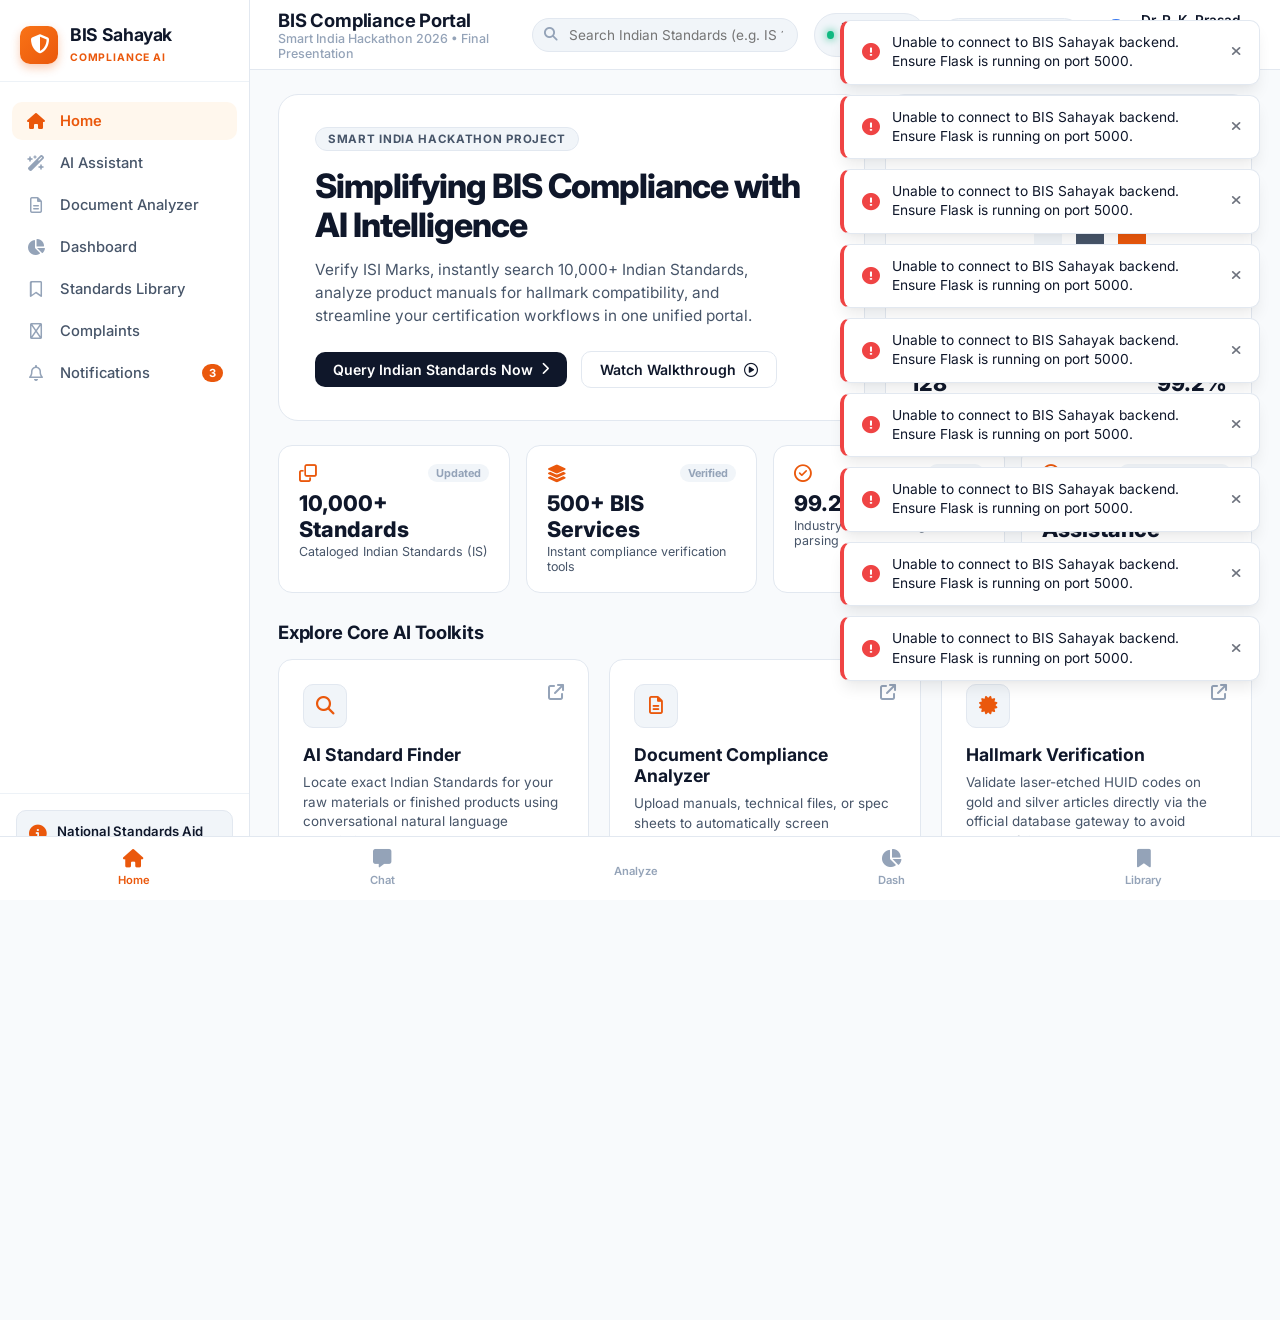
==== commit b3286ddb: "feat(rag): add bis document indexing, intent router, coreference resolution, and e2e test suite" ====
--- a/bis-ai-assistant/frontend/index.html
+++ b/bis-ai-assistant/frontend/index.html
@@ -762,7 +762,7 @@
                     <div class="library-stats-grid">
                         <div class="stat-metric-card">
                             <div class="stat-card-top"><i class="fa-solid fa-book-bookmark stat-icon"></i></div>
-                            <h3>24,000+ Active</h3>
+                            <h3 id="libraryTotalStandardsCount">24,000+ Active</h3>
                             <p>Total Indian Standards Cataloged</p>
                         </div>
                         <div class="stat-metric-card">
@@ -1151,6 +1151,10 @@
                 </button>
             </div>
             <div class="modal-body">
+                <div class="verification-disclaimer-banner" style="background: rgba(13, 71, 161, 0.08); border-left: 3px solid var(--primary); padding: 8px 12px; margin-bottom: 16px; border-radius: 4px; font-size: 0.78rem; color: var(--text-secondary);">
+                    <i class="fa-solid fa-circle-info" style="color: var(--primary); margin-right: 6px;"></i>
+                    <strong>Prototype Verification Sandbox:</strong> Demonstrates live registry verification workflow. For official legal verification, visit <a href="https://www.services.bis.gov.in/" target="_blank" rel="noopener noreferrer" style="color: var(--primary); text-decoration: underline;">bis.gov.in</a> or the BIS Care App.
+                </div>
                 <div style="display: flex; gap: 8px; margin-bottom: 20px;">
                     <button type="button" class="btn btn-outline btn-sm active" id="tabVerifyHallmark" onclick="switchVerifyTab('hallmark')">
                         <i class="fa-solid fa-gem"></i> Verify Hallmark (HUID)
